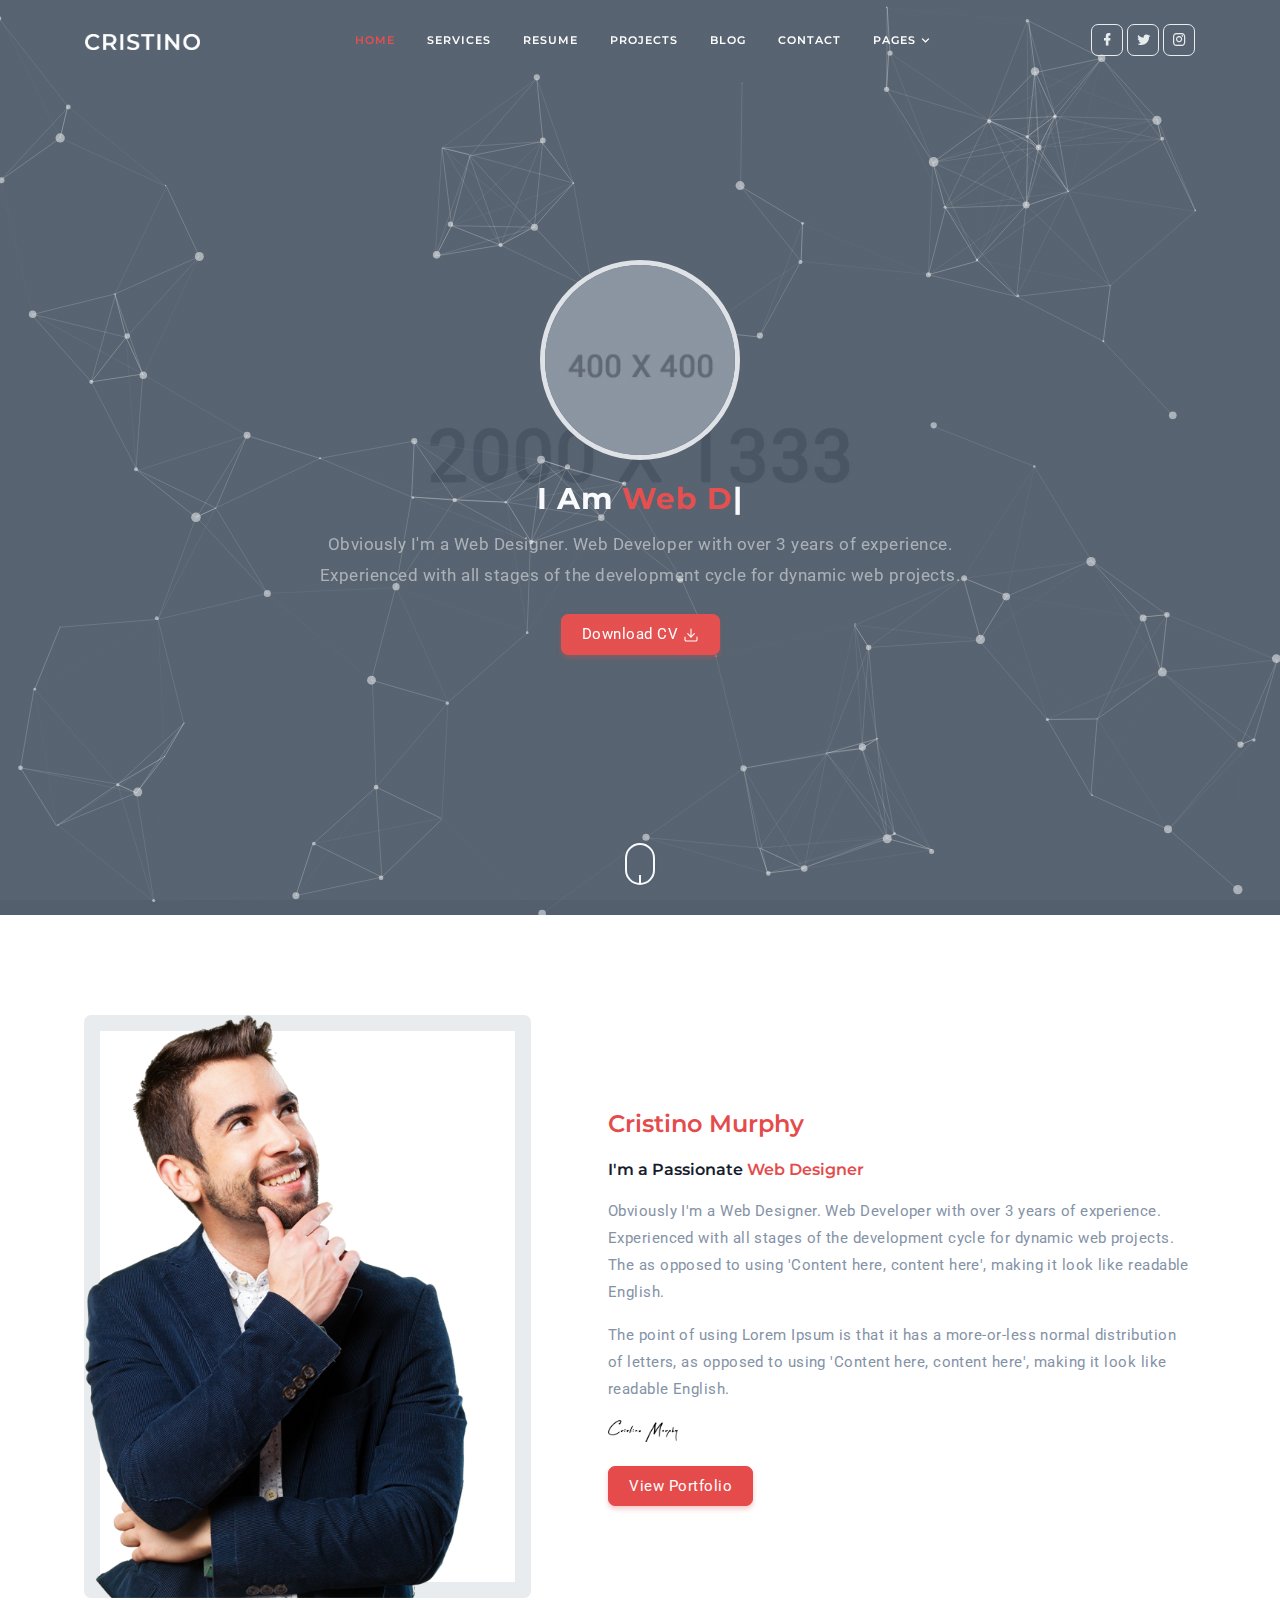
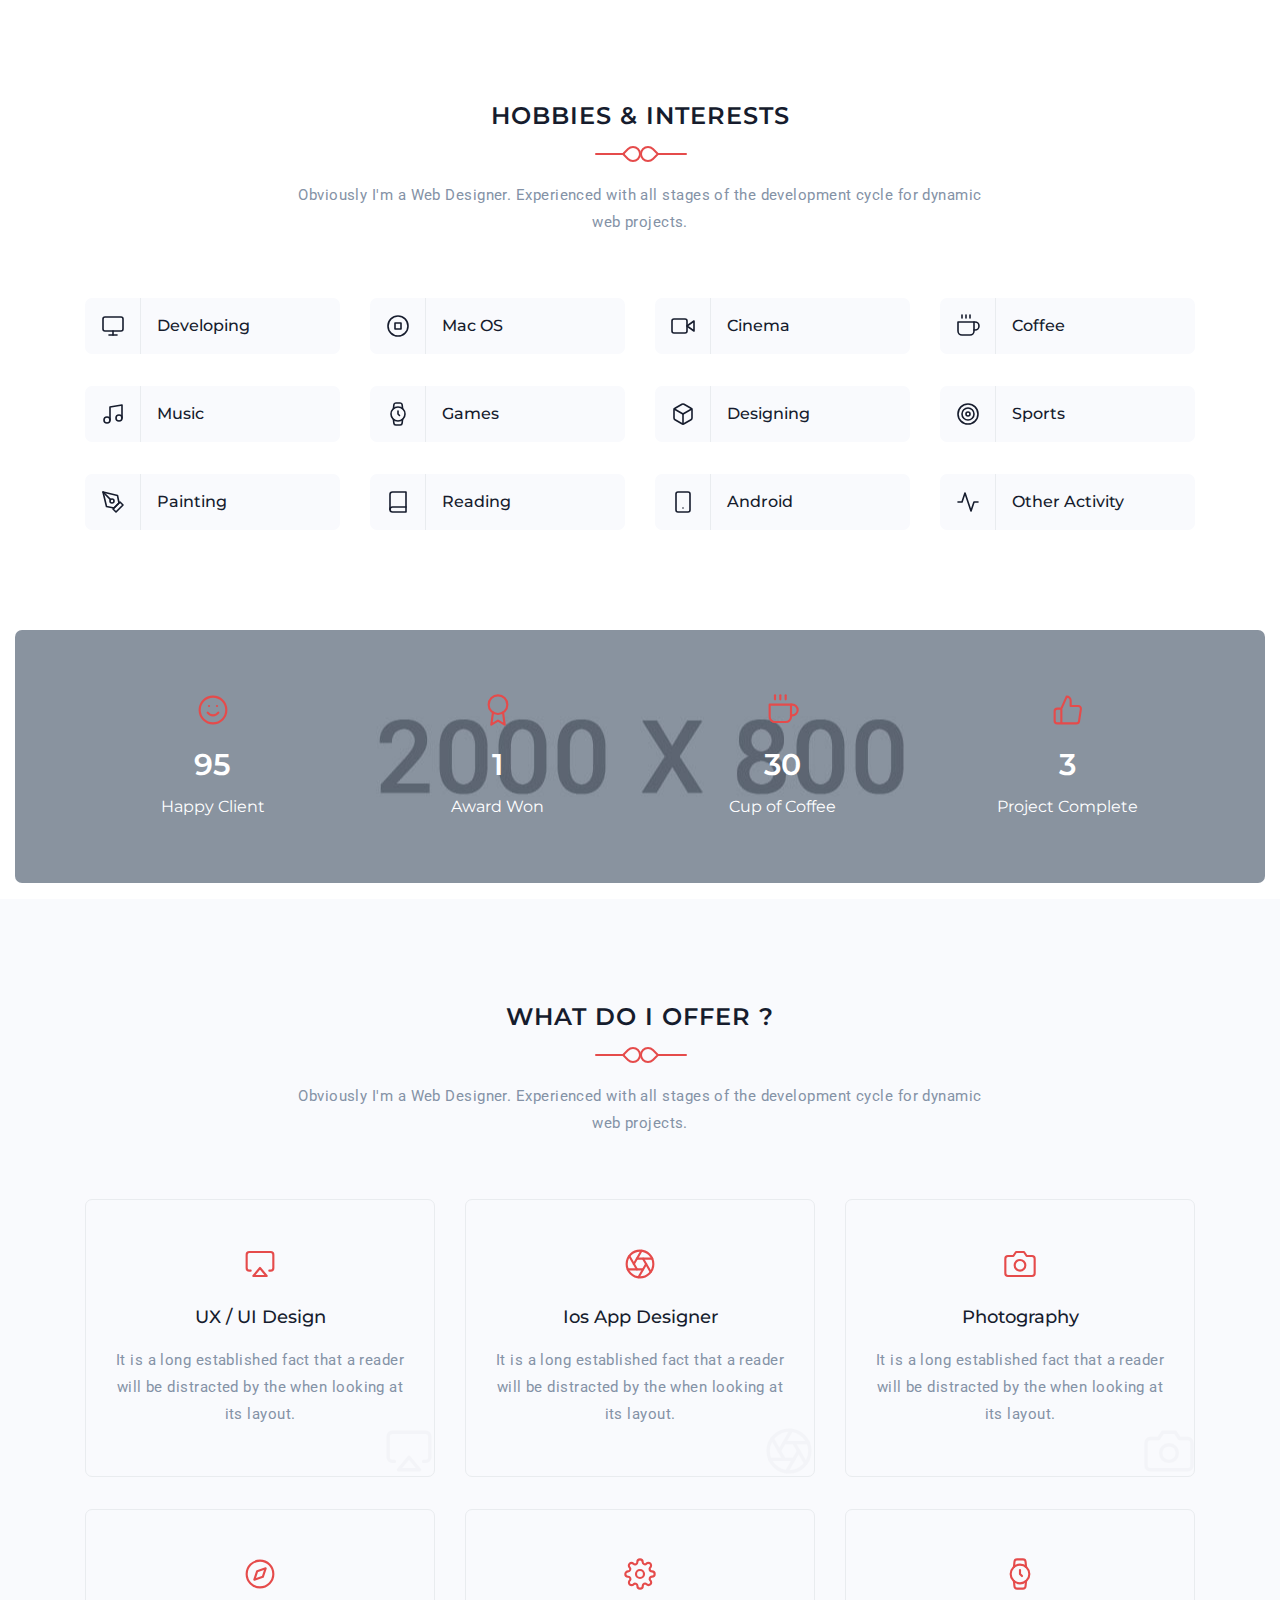
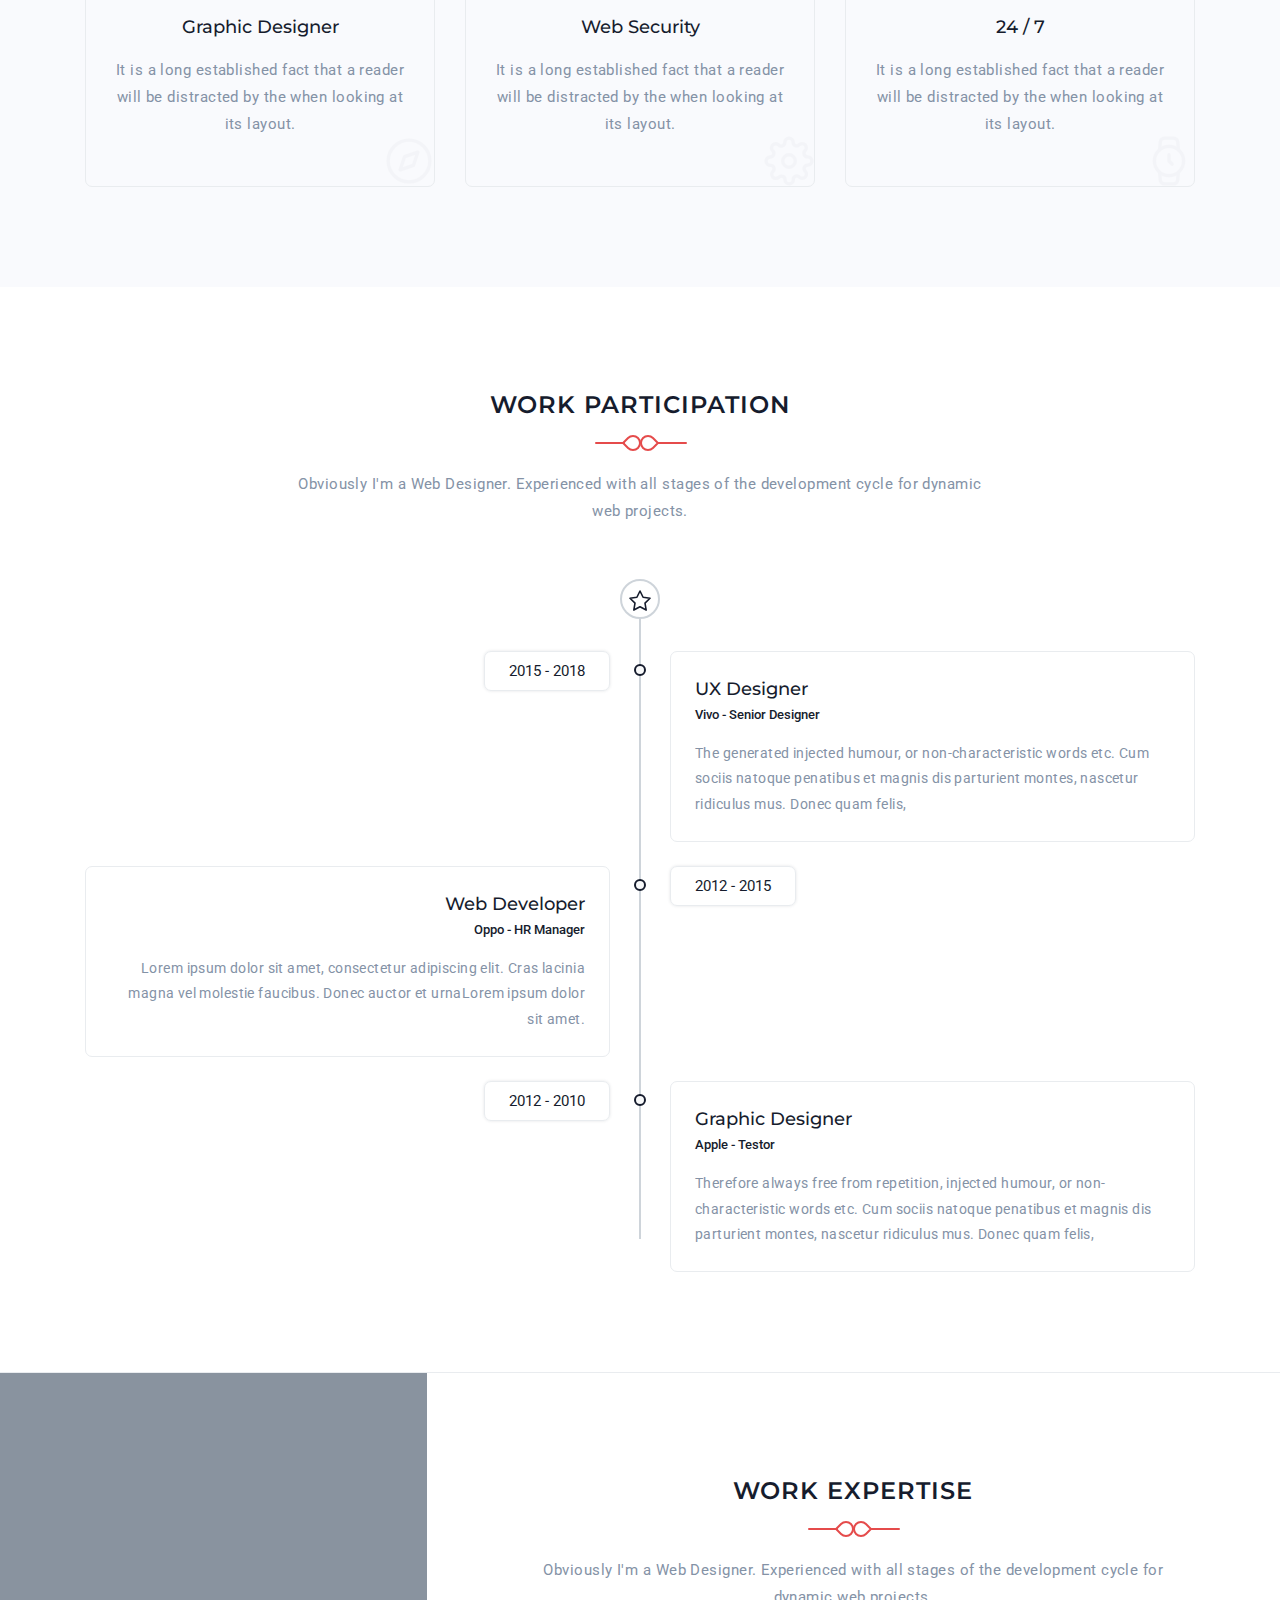
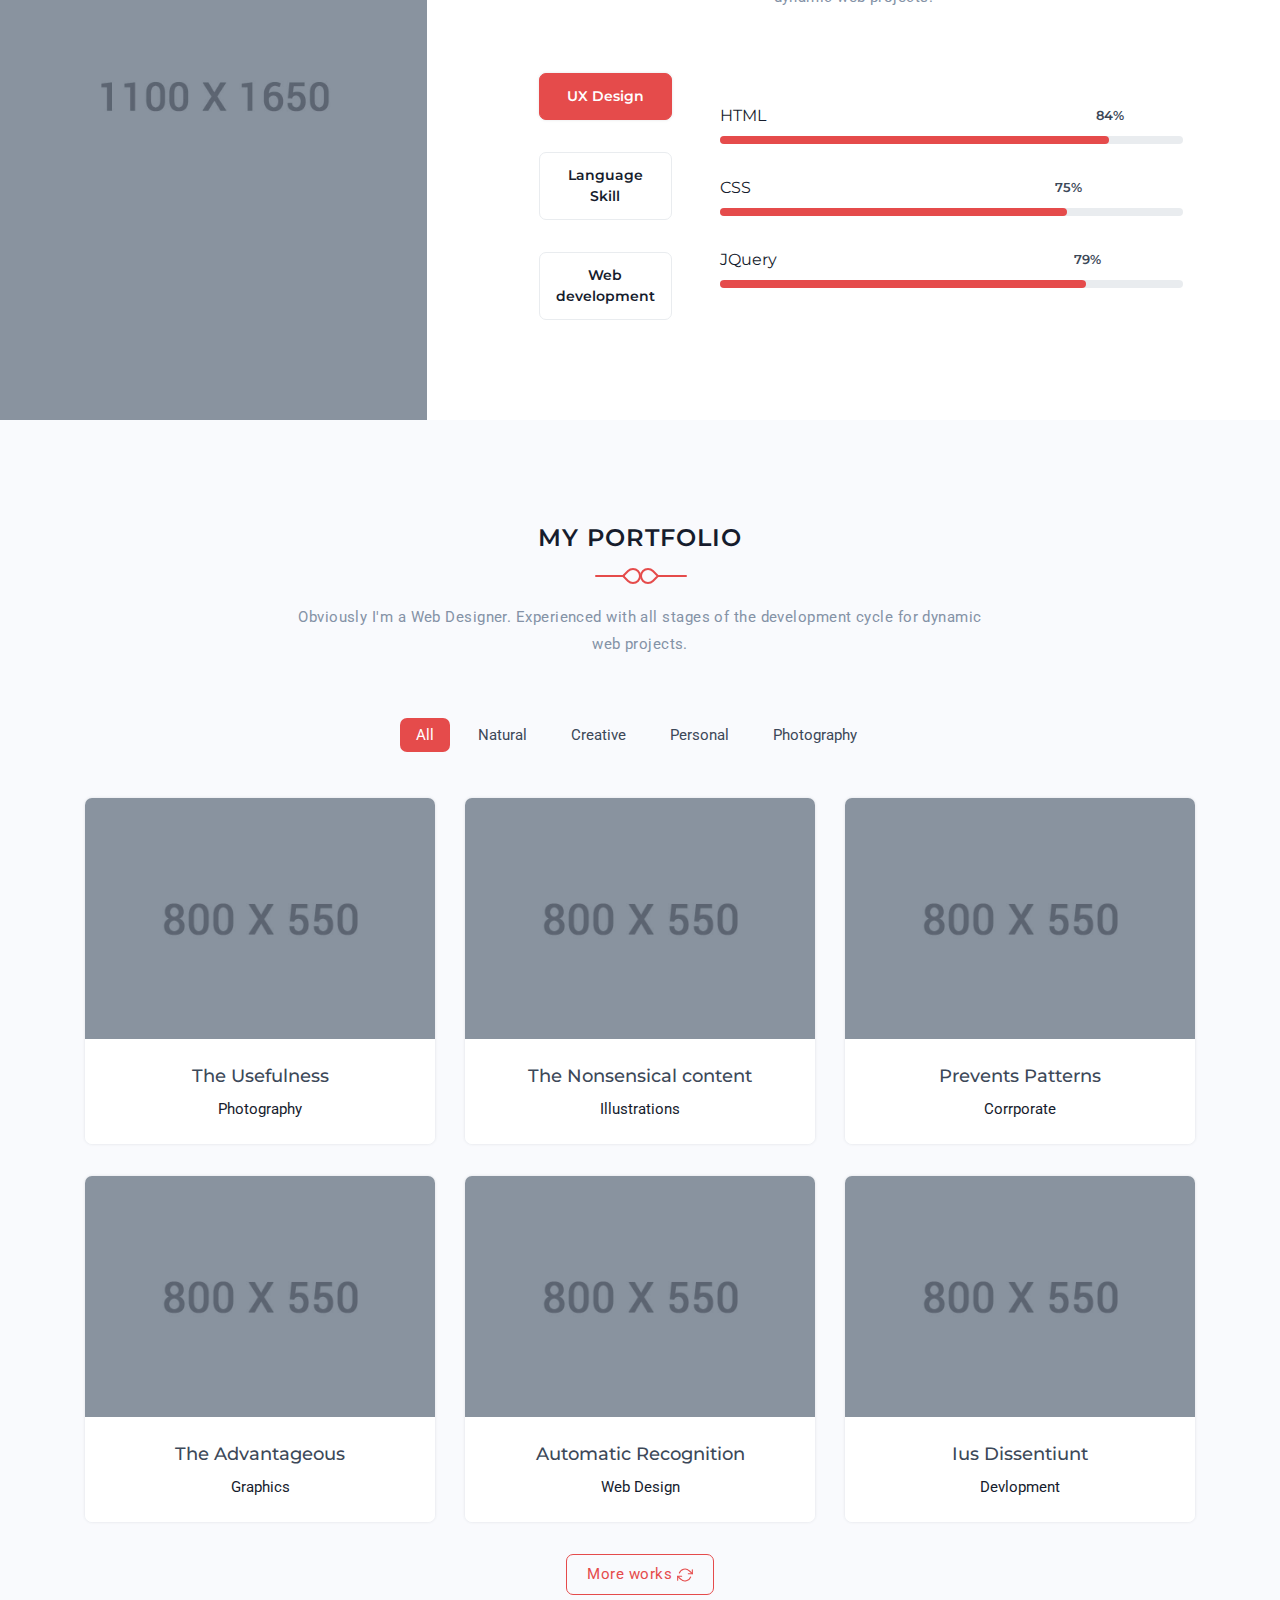
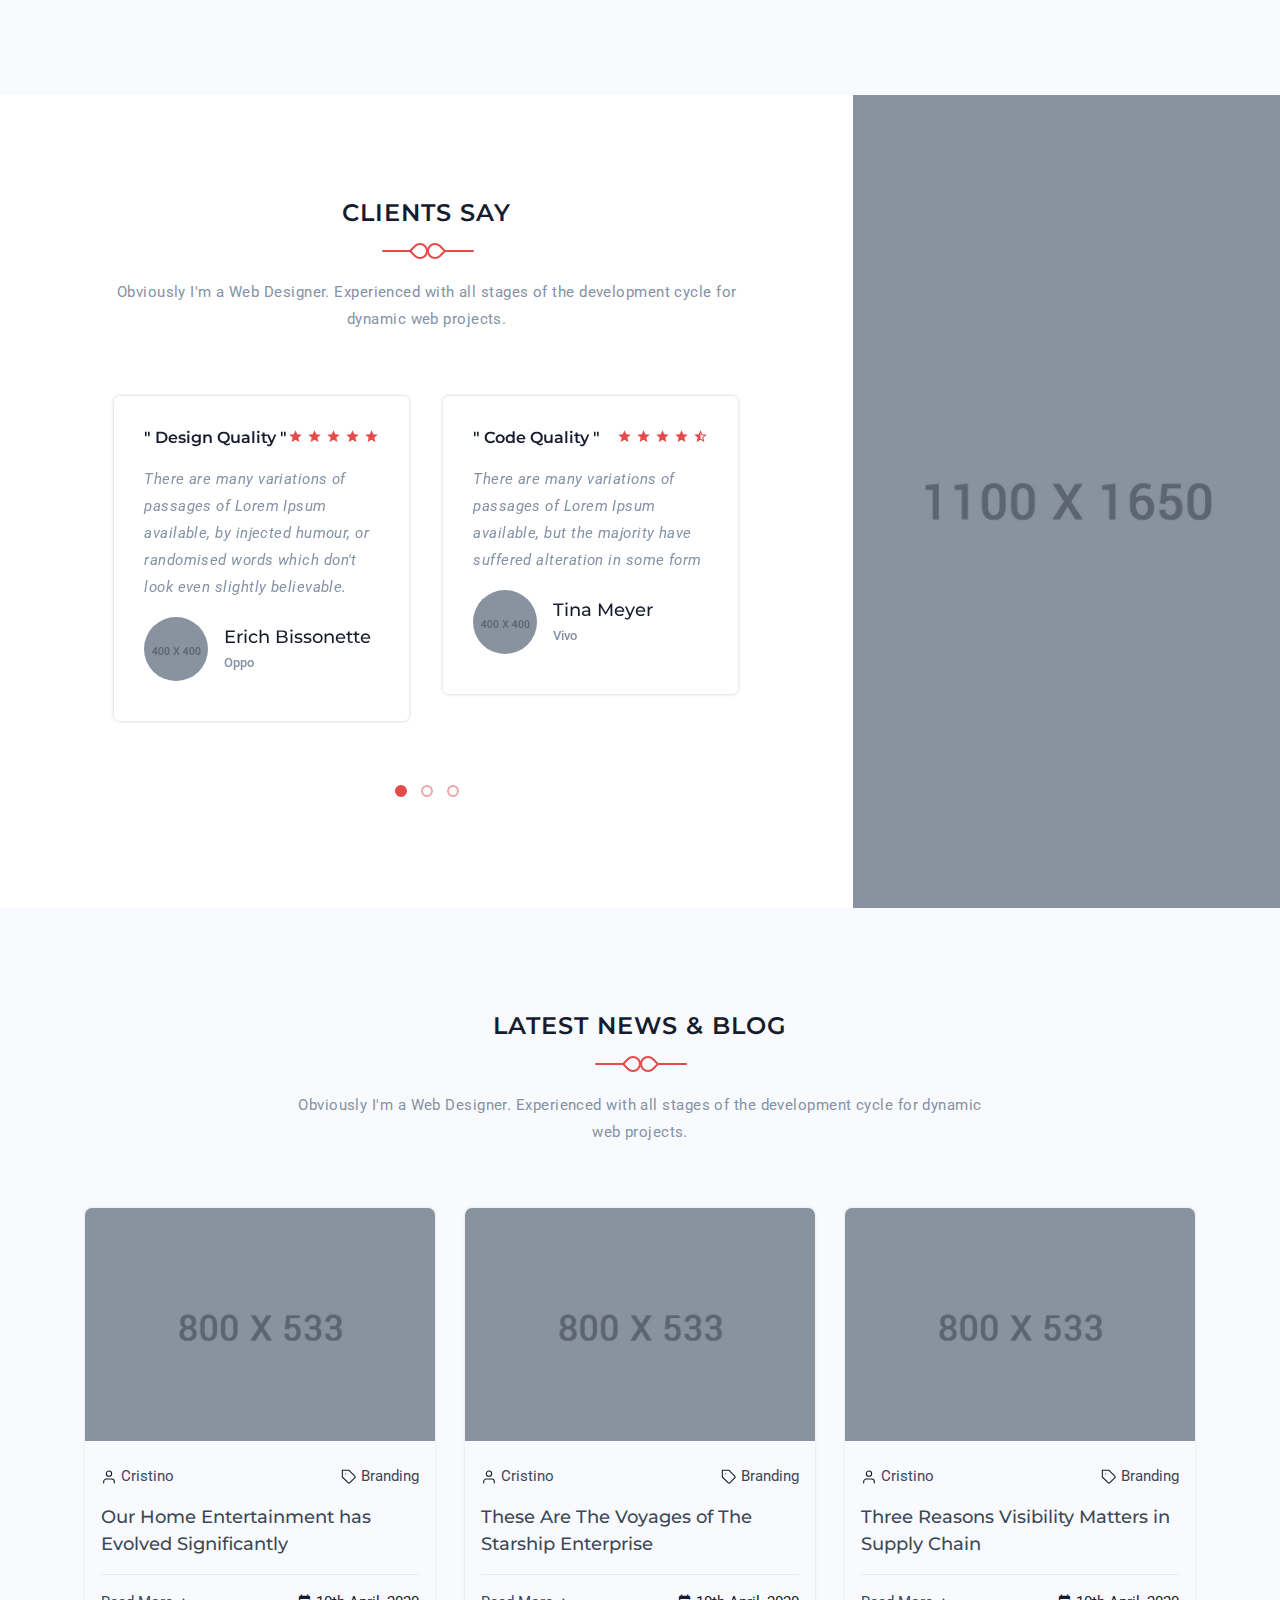
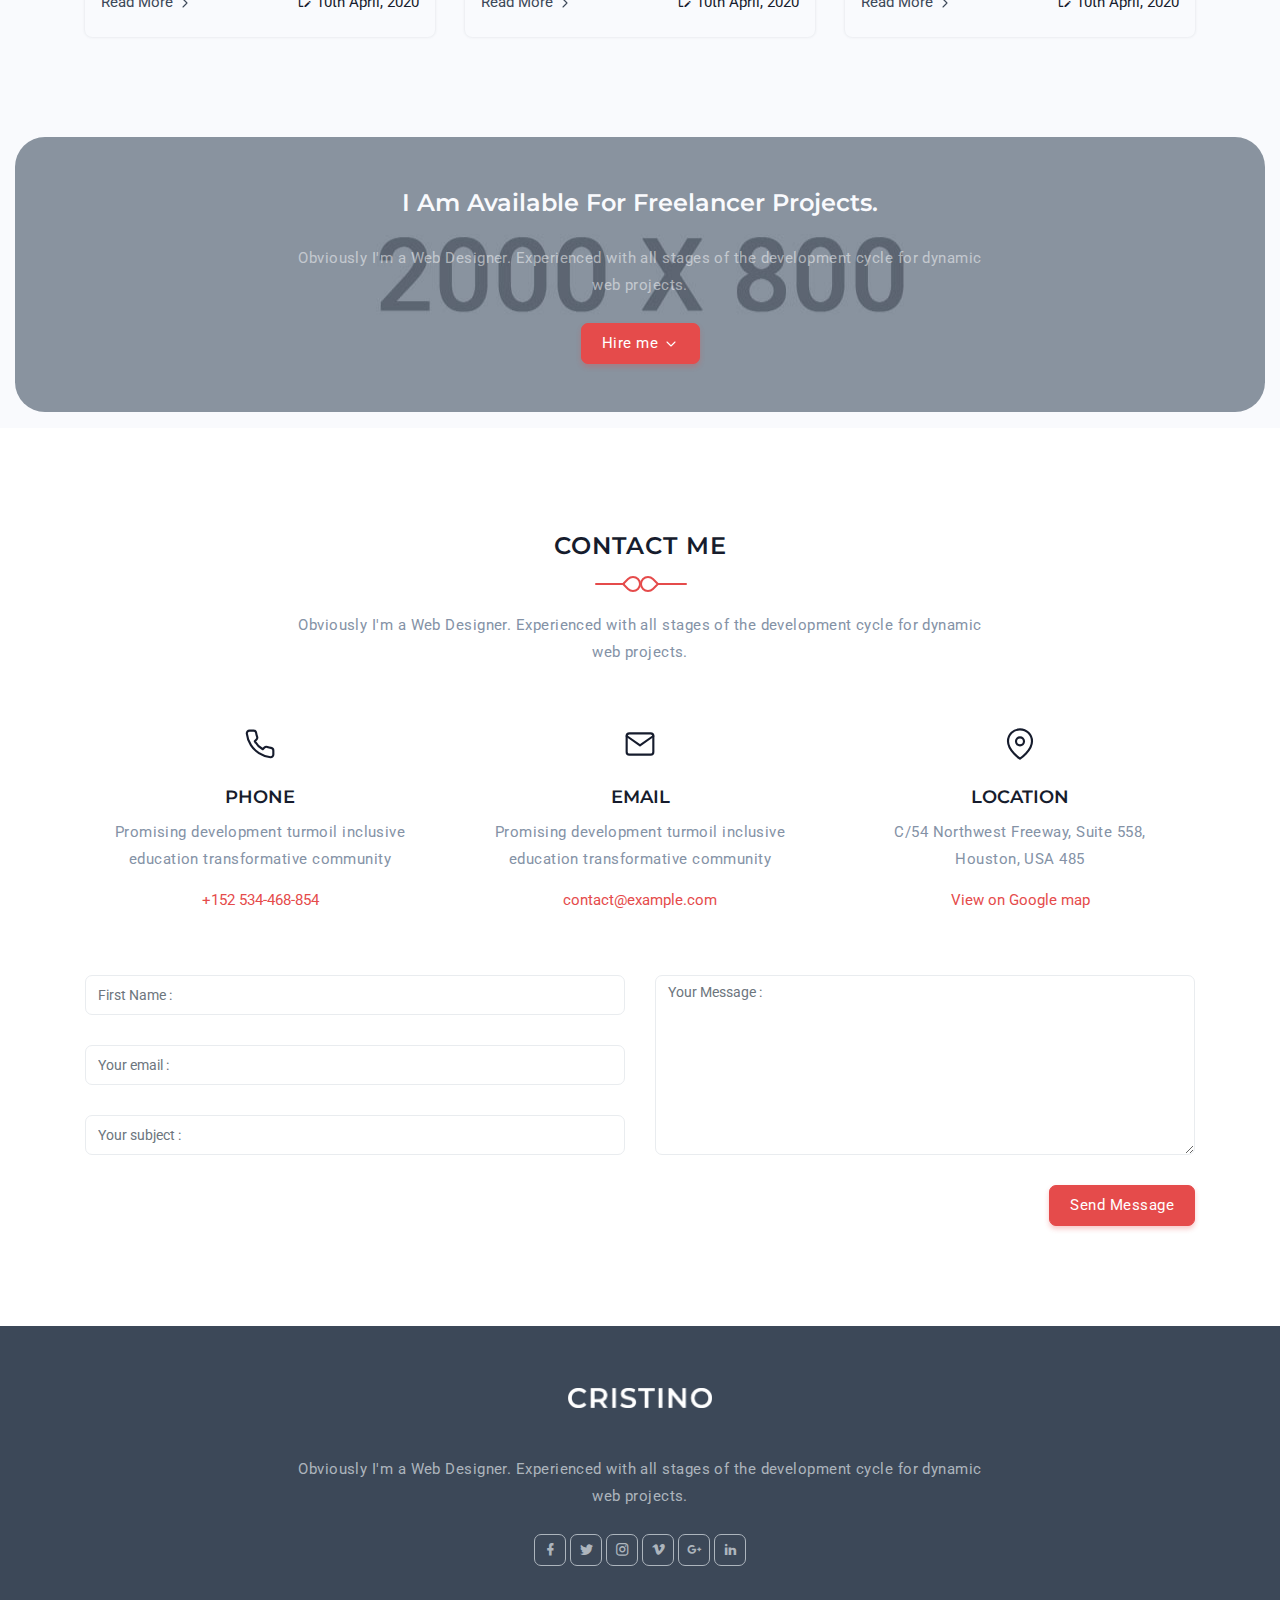
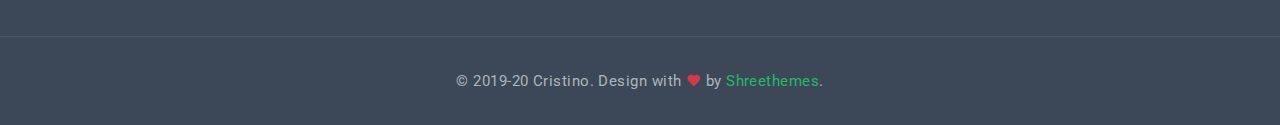
==== index.html @ e1aac6a4 "first commit" ====
<!DOCTYPE html>
    <html lang="en">

    <head>
        <meta charset="utf-8" />
        <title>Cristino - Personal Portfolio Template</title>
        <meta name="viewport" content="width=device-width, initial-scale=1.0">
        <meta name="description" content="Premium Bootstrap 4 Landing Page Template" />
        <meta name="keywords" content="bootstrap 4, premium, marketing, multipurpose" />
        <meta content="Shreethemes" name="author" />
        <!-- favicon -->
        <link rel="shortcut icon" href="images/favicon.ico">
        <!-- Bootstrap -->
        <link href="css/bootstrap.min.css" rel="stylesheet" type="text/css" />
        <!-- Magnific -->
        <link href="css/magnific-popup.css" rel="stylesheet" type="text/css" />
        <!-- Icon -->
        <link href="css/materialdesignicons.min.css" rel="stylesheet" type="text/css" />
                  
        <!-- SLICK SLIDER -->
        <link rel="stylesheet" href="css/owl.carousel.min.css"/> 
        <link rel="stylesheet" href="css/owl.theme.css"/> 
        <link rel="stylesheet" href="css/owl.transitions.css"/>    
        <!-- Custom Css -->
        <link href="css/style.css" rel="stylesheet" type="text/css" id="theme-opt" />
        <link href="css/colors/default.css" rel="stylesheet" id="color-opt">

    </head>

    <body>
        <!-- Loader -->
        <div id="preloader">
            <div id="status">
                <div class="logo">
                    <img src="images/logo.png" height="20" class="d-block mx-auto" alt="">
                </div>
                <div class="spinner">
                    <div class="bounce1"></div>
                    <div class="bounce2"></div>
                    <div class="bounce3"></div>
                </div>
            </div>
        </div>
        <!-- Loader -->
        
        <!-- Navbar Start -->
        <nav class="navbar navbar-expand-lg fixed-top navbar-custom navbar-light sticky">
    		<div class="container">
			    <a class="navbar-brand" href="#">
                    <img src="images/logo.png" class="l-dark" height="16" alt="">
                    <img src="images/logo-light.png" class="l-light" height="16" alt="">
                </a>
			    <button class="navbar-toggler" type="button" data-toggle="collapse" data-target="#navbarCollapse" aria-controls="navbarCollapse" aria-expanded="false" aria-label="Toggle navigation">
			        <span data-feather="menu" class="fea icon-md"></span>
			    </button><!--end button-->

			    <div class="collapse navbar-collapse" id="navbarCollapse">
			        <ul class="navbar-nav mx-auto">
			            <li class="nav-item active">
			                <a class="nav-link" href="#home">Home</a>
                        </li><!--end nav item-->
			            <li class="nav-item">
			                <a class="nav-link" href="#services">Services</a>
			            </li><!--end nav item-->
                        <li class="nav-item">
			                <a class="nav-link" href="#resume">Resume</a>
			            </li><!--end nav item-->
			            <li class="nav-item">
			                <a class="nav-link" href="#projects">Projects</a>
                        </li><!--end nav item-->
			            <li class="nav-item">
			                <a class="nav-link" href="#news">Blog</a>
			            </li><!--end nav item-->
			            <li class="nav-item">
			                <a class="nav-link" href="#contact">Contact</a>
                        </li><!--end nav item-->
                        <li class="nav-item dropdown">
                            <a class="nav-link dropdown-toggle" href="javascript:void(0)" id="navbarDropdown" role="button"
                                data-toggle="dropdown" aria-haspopup="true" aria-expanded="false">Pages
                            </a>
                            <div class="dropdown-menu rounded m-0" aria-labelledby="navbarDropdown">
                                <div class="container mx-0 mx-md-0">
                                    <div class="row">
                                        <div class="col-md-12">
                                            <a class="dropdown-item" href="page-blog.html">Blog</a>
                                            <a class="dropdown-item" href="page-blog-detail.html">Blog Detail</a>
                                            <a class="dropdown-item" href="page-portfolio.html">Portfolio</a>
                                            <a class="dropdown-item" href="page-portfolio-detail.html">Portfolio Detail</a>
                                        </div><!--end col-->
                                    </div><!--end row-->
                                </div><!--end container-->
                            </div>
                        </li><!--end nav item-->
                    </ul>

                    <ul class="list-unstyled mb-0 mt-2 mt-sm-0 social-icon light-social-icon">
                        <li class="list-inline-item"><a href="javascript:void(0)"><i class="mdi mdi-facebook"></i></a></li>
                        <li class="list-inline-item"><a href="javascript:void(0)"><i class="mdi mdi-twitter"></i></a></li>
                        <li class="list-inline-item"><a href="javascript:void(0)"><i class="mdi mdi-instagram"></i></a></li>
                    </ul>
                </div> 
		    </div><!--end container-->
		</nav><!--end navbar-->
        <!-- Navbar End -->

        <!-- HOME START-->
        <section class="bg-home d-table w-100" style="background-image:url('images/home/02.jpg')" id="home">
            <div class="bg-overlay"></div>
            <div class="container position-relative" style="z-index: 1;">
                <div class="row mt-5 mt-sm-0 justify-content-center">
                    <div class="col-lg-12 text-center">
                        <div class="title-heading">
                            <img src="images/home/hero.jpg" class="img-fluid rounded-circle" alt="">
                            <h3 class="heading text-light title-dark mt-3">I Am <span class="element text-primary" data-elements="Web Designer, Web Developer, Photographer"></span></h3>
                            <p class="para-desc mx-auto text-white-50">Obviously I'm a Web Designer. Web Developer with over 3 years of experience. Experienced with all stages of the development cycle for dynamic web projects.</p>
                            <div class="mt-4">
                                <a href="javascript:void(0)" class="btn btn-primary rounded">Download CV <i data-feather="download" class="fea icon-sm"></i></a>
                            </div>
                        </div>
                    </div><!--end col-->
                </div><!--end row-->
            </div><!--end container--> 
            <a href="#about" data-scroll-nav="1" class="mouse-icon mouse-icon-white rounded-pill bg-transparent mouse-down">
                <span class="wheel position-relative d-block mover"></span>
            </a>
        </section><!--end section-->
        <!-- HOME END-->
        
        <!-- About Start -->
        <section class="section pb-3" id="about">
            <div class="container">
                <div class="row align-items-center">
                    <div class="col-lg-5 col-md-5">
                        <div class="about-hero">
                            <img src="images/hero.png" class="img-fluid mx-auto d-block about-tween position-relative" alt="">
                        </div>
                    </div><!--end col-->

                    <div class="col-lg-7 col-md-7 mt-4 pt-2 mt-sm-0 pt-sm-0">
                        <div class="section-title mb-0 ml-lg-5 ml-md-3">
                            <h4 class="title text-primary mb-3">Cristino Murphy</h4>
                            <h6 class="designation mb-3">I'm a Passionate <span class="text-primary">Web Designer</span></h6>
                            <p class="text-muted">Obviously I'm a Web Designer. Web Developer with over 3 years of experience. Experienced with all stages of the development cycle for dynamic web projects. The as opposed to using 'Content here, content here', making it look like readable English.</p>
                            <p class="text-muted">The point of using Lorem Ipsum is that it has a more-or-less normal distribution of letters, as opposed to using 'Content here, content here', making it look like readable English.</p>
                            <img src="images/sign.png" height="22" alt="">
                            <div class="mt-4">
                                <a href="#projects" class="btn btn-primary mouse-down">View Portfolio</a>
                            </div>
                        </div>
                    </div><!--end col-->
                </div><!--end row-->
            </div><!--end container-->

            <div class="container mt-100 mt-60">
                <div class="row justify-content-center">
                    <div class="col-12 text-center">
                        <div class="section-title">
                            <div class="titles">
                                <h4 class="title title-line text-uppercase mb-4 pb-4">Hobbies & Interests</h4>
                                <span></span>
                            </div>
                            <p class="text-muted mx-auto para-desc mb-0">Obviously I'm a Web Designer. Experienced with all stages of the development cycle for dynamic web projects.</p>
                        </div>
                    </div><!--end col-->
                </div><!--end row-->
                
                <div class="row">
                    <div class="col-lg-3 col-md-4 col-12 mt-4 pt-2">
                        <div class="interests-desc bg-light position-relative px-2 py-3 rounded">
                            <div class="hobbies d-flex align-items-center">
                                <div class="text-center rounded-pill mr-4">
                                    <i data-feather="monitor" class="icon fea icon-md-sm"></i>
                                </div>
                                <div class="content">
                                    <h6 class="title mb-0">Developing</h6>
                                </div>
                            </div>
                        </div>
                    </div><!--end col-->
                    
                    <div class="col-lg-3 col-md-4 col-12 mt-4 pt-2">
                        <div class="interests-desc bg-light position-relative px-2 py-3 rounded">
                            <div class="hobbies d-flex align-items-center">
                                <div class="text-center rounded-pill mr-4">
                                    <i data-feather="stop-circle" class="icon fea icon-md-sm"></i>
                                </div>
                                <div class="content">
                                    <h6 class="title mb-0">Mac OS</h6>
                                </div>
                            </div>
                        </div>
                    </div><!--end col-->
                    
                    <div class="col-lg-3 col-md-4 col-12 mt-4 pt-2">
                        <div class="interests-desc bg-light position-relative px-2 py-3 rounded">
                            <div class="hobbies d-flex align-items-center">
                                <div class="text-center rounded-pill mr-4">
                                    <i data-feather="video" class="icon fea icon-md-sm"></i>
                                </div>
                                <div class="content">
                                    <h6 class="title mb-0">Cinema</h6>
                                </div>
                            </div>
                        </div>
                    </div><!--end col-->
                    
                    <div class="col-lg-3 col-md-4 col-12 mt-4 pt-2">
                        <div class="interests-desc bg-light position-relative px-2 py-3 rounded">
                            <div class="hobbies d-flex align-items-center">
                                <div class="text-center rounded-pill mr-4">
                                    <i data-feather="coffee" class="icon fea icon-md-sm"></i>
                                </div>
                                <div class="content">
                                    <h6 class="title mb-0">Coffee</h6>
                                </div>
                            </div>
                        </div>
                    </div><!--end col-->
                    
                    <div class="col-lg-3 col-md-4 col-12 mt-4 pt-2">
                        <div class="interests-desc bg-light position-relative px-2 py-3 rounded">
                            <div class="hobbies d-flex align-items-center">
                                <div class="text-center rounded-pill mr-4">
                                    <i data-feather="music" class="icon fea icon-md-sm"></i>
                                </div>
                                <div class="content">
                                    <h6 class="title mb-0">Music</h6>
                                </div>
                            </div>
                        </div>
                    </div><!--end col-->
                    
                    <div class="col-lg-3 col-md-4 col-12 mt-4 pt-2">
                        <div class="interests-desc bg-light position-relative px-2 py-3 rounded">
                            <div class="hobbies d-flex align-items-center">
                                <div class="text-center rounded-pill mr-4">
                                    <i data-feather="watch" class="icon fea icon-md-sm"></i>
                                </div>
                                <div class="content">
                                    <h6 class="title mb-0">Games</h6>
                                </div>
                            </div>
                        </div>
                    </div><!--end col-->
                    
                    <div class="col-lg-3 col-md-4 col-12 mt-4 pt-2">
                        <div class="interests-desc bg-light position-relative px-2 py-3 rounded">
                            <div class="hobbies d-flex align-items-center">
                                <div class="text-center rounded-pill mr-4">
                                    <i data-feather="box" class="icon fea icon-md-sm"></i>
                                </div>
                                <div class="content">
                                    <h6 class="title mb-0">Designing</h6>
                                </div>
                            </div>
                        </div>
                    </div><!--end col-->
                    
                    <div class="col-lg-3 col-md-4 col-12 mt-4 pt-2">
                        <div class="interests-desc bg-light position-relative px-2 py-3 rounded">
                            <div class="hobbies d-flex align-items-center">
                                <div class="text-center rounded-pill mr-4">
                                    <i data-feather="target" class="icon fea icon-md-sm"></i>
                                </div>
                                <div class="content">
                                    <h6 class="title mb-0">Sports</h6>
                                </div>
                            </div>
                        </div>
                    </div><!--end col-->
                    
                    <div class="col-lg-3 col-md-4 col-12 mt-4 pt-2">
                        <div class="interests-desc bg-light position-relative px-2 py-3 rounded">
                            <div class="hobbies d-flex align-items-center">
                                <div class="text-center rounded-pill mr-4">
                                    <i data-feather="pen-tool" class="icon fea icon-md-sm"></i>
                                </div>
                                <div class="content">
                                    <h6 class="title mb-0">Painting</h6>
                                </div>
                            </div>
                        </div>
                    </div><!--end col-->
                    
                    <div class="col-lg-3 col-md-4 col-12 mt-4 pt-2">
                        <div class="interests-desc bg-light position-relative px-2 py-3 rounded">
                            <div class="hobbies d-flex align-items-center">
                                <div class="text-center rounded-pill mr-4">
                                    <i data-feather="book" class="icon fea icon-md-sm"></i>
                                </div>
                                <div class="content">
                                    <h6 class="title mb-0">Reading</h6>
                                </div>
                            </div>
                        </div>
                    </div><!--end col-->
                    
                    <div class="col-lg-3 col-md-4 col-12 mt-4 pt-2">
                        <div class="interests-desc bg-light position-relative px-2 py-3 rounded">
                            <div class="hobbies d-flex align-items-center">
                                <div class="text-center rounded-pill mr-4">
                                    <i data-feather="smartphone" class="icon fea icon-md-sm"></i>
                                </div>
                                <div class="content">
                                    <h6 class="title mb-0">Android</h6>
                                </div>
                            </div>
                        </div>
                    </div><!--end col-->
                    
                    <div class="col-lg-3 col-md-4 col-12 mt-4 pt-2">
                        <div class="interests-desc bg-light position-relative px-2 py-3 rounded">
                            <div class="hobbies d-flex align-items-center">
                                <div class="text-center rounded-pill mr-4">
                                    <i data-feather="activity" class="icon fea icon-md-sm"></i>
                                </div>
                                <div class="content">
                                    <h6 class="title mb-0">Other Activity</h6>
                                </div>
                            </div>
                        </div>
                    </div><!--end col-->
                </div>
            </div><!--end container-->

            <div class="container-fluid mt-100 mt-60">
                <div class="rounded py-md-5 py-4" style="background: url('images/bg-counter.jpg') center center;">
                    <div class="container">
                        <div class="row" id="counter">
                            <div class="col-lg-3 col-6">
                                <div class="counter-box rounded py-3 text-center">
                                    <div class="counter-icon">
                                        <i data-feather="smile" class="fea icon-md text-primary"></i>
                                    </div>
                                    <h3 class="counter-value mt-3 text-white title-dark" data-count="1251">95</h3>
                                    <h6 class="counter-head font-weight-normal mb-0 text-white title-dark">Happy Client</h6>
                                </div><!--end counter box-->
                            </div><!--end col-->
    
                            <div class="col-lg-3 col-6">
                                <div class="counter-box rounded py-3 text-center">
                                    <div class="counter-icon">
                                        <i data-feather="award" class="fea icon-md text-primary"></i>
                                    </div>
                                    <h3 class="counter-value mt-3 text-white title-dark" data-count="15">1</h3>
                                    <h6 class="counter-head font-weight-normal mb-0 text-white title-dark">Award Won</h6>
                                </div><!--end counter box-->
                            </div><!--end col-->
    
                            <div class="col-lg-3 col-6">
                                <div class="counter-box rounded py-3 text-center">
                                    <div class="counter-icon">
                                        <i data-feather="coffee" class="fea icon-md text-primary"></i>
                                    </div>
                                    <h3 class="counter-value mt-3 text-white title-dark" data-count="3261">30</h3>
                                    <h6 class="counter-head font-weight-normal mb-0 text-white title-dark">Cup of Coffee</h6>
                                </div><!--end counter box-->
                            </div><!--end col-->
    
                            <div class="col-lg-3 col-6">
                                <div class="counter-box rounded py-3 text-center">
                                    <div class="counter-icon">
                                        <i data-feather="thumbs-up" class="fea icon-md text-primary"></i>
                                    </div>
                                    <h3 class="counter-value mt-3 text-white title-dark" data-count="36">3</h3>
                                    <h6 class="counter-head font-weight-normal mb-0 text-white title-dark">Project Complete</h6>
                                </div><!--end counter box-->
                            </div><!--end col-->
                        </div><!--end row-->
                    </div><!--end container-->
                </div><!--end div-->
            </div><!--end container fluid-->
        </section>
        <!-- About end -->
            
        <!-- Services Start -->
        <section class="section bg-light" id="services">
            <div class="container">
                <div class="row justify-content-center">
                    <div class="col-12 text-center">
                        <div class="section-title">
                            <div class="titles">
                                <h4 class="title title-line text-uppercase mb-4 pb-4">What Do I Offer ?</h4>
                                <span></span>
                            </div>
                            <p class="text-muted mx-auto para-desc mb-0">Obviously I'm a Web Designer. Experienced with all stages of the development cycle for dynamic web projects.</p>
                        </div>
                    </div><!--end col-->
                </div><!--end row-->

                <div class="row">                    
                    <div class="col-lg-4 col-md-6 col-12 mt-4 pt-2">
                        <div class="service-wrapper rounded position-relative text-center border border-footer p-4 pt-5 pb-5">
                            <div class="icon text-primary">
                                <i data-feather="airplay" class="fea icon-md"></i>
                            </div>
                            <div class="content mt-4">
                                <h5 class="title">UX / UI Design</h5>
                                <p class="text-muted mt-3 mb-0">It is a long established fact that a reader will be distracted by the when looking at its layout.</p>
                            </div>
                            <div class="big-icon">
                                <i data-feather="airplay" class="fea icons"></i>
                            </div>
                        </div>
                    </div><!--end col-->

                    <div class="col-lg-4 col-md-6 col-12 mt-4 pt-2">
                        <div class="service-wrapper rounded position-relative text-center border border-footer p-4 pt-5 pb-5">
                            <div class="icon text-primary">
                                <i data-feather="aperture" class="fea icon-md"></i>
                            </div>
                            <div class="content mt-4">
                                <h5 class="title">Ios App Designer</h5>
                                <p class="text-muted mt-3 mb-0">It is a long established fact that a reader will be distracted by the when looking at its layout.</p>
                            </div>
                            <div class="big-icon">
                                <i data-feather="aperture" class="fea icons"></i>
                            </div>
                        </div>
                    </div><!--end col-->
                    
                    <div class="col-lg-4 col-md-6 col-12 mt-4 pt-2">
                        <div class="service-wrapper rounded position-relative text-center border border-footer p-4 pt-5 pb-5">
                            <div class="icon text-primary">
                                <i data-feather="camera" class="fea icon-md"></i>
                            </div>
                            <div class="content mt-4">
                                <h5 class="title">Photography</h5>
                                <p class="text-muted mt-3 mb-0">It is a long established fact that a reader will be distracted by the when looking at its layout.</p>
                            </div>
                            <div class="big-icon">
                                <i data-feather="camera" class="fea icons"></i>
                            </div>
                        </div>
                    </div><!--end col-->
                    
                    <div class="col-lg-4 col-md-6 col-12 mt-4 pt-2">
                        <div class="service-wrapper rounded position-relative text-center border border-footer p-4 pt-5 pb-5">
                            <div class="icon text-primary">
                                <i data-feather="compass" class="fea icon-md"></i>
                            </div>
                            <div class="content mt-4">
                                <h5 class="title">Graphic Designer</h5>
                                <p class="text-muted mt-3 mb-0">It is a long established fact that a reader will be distracted by the when looking at its layout.</p>
                            </div>
                            <div class="big-icon">
                                <i data-feather="compass" class="fea icons"></i>
                            </div>
                        </div>
                    </div><!--end col-->
                    
                    <div class="col-lg-4 col-md-6 col-12 mt-4 pt-2">
                        <div class="service-wrapper rounded position-relative text-center border border-footer p-4 pt-5 pb-5">
                            <div class="icon text-primary">
                                <i data-feather="settings" class="fea icon-md"></i>
                            </div>
                            <div class="content mt-4">
                                <h5 class="title">Web Security</h5>
                                <p class="text-muted mt-3 mb-0">It is a long established fact that a reader will be distracted by the when looking at its layout.</p>
                            </div>
                            <div class="big-icon">
                                <i data-feather="settings" class="fea icons"></i>
                            </div>
                        </div>
                    </div><!--end col-->
                    
                    <div class="col-lg-4 col-md-6 col-12 mt-4 pt-2">
                        <div class="service-wrapper rounded position-relative text-center border border-footer p-4 pt-5 pb-5">
                            <div class="icon text-primary">
                                <i data-feather="watch" class="fea icon-md"></i>
                            </div>
                            <div class="content mt-4">
                                <h5 class="title">24 / 7</h5>
                                <p class="text-muted mt-3 mb-0">It is a long established fact that a reader will be distracted by the when looking at its layout.</p>
                            </div>
                            <div class="big-icon">
                                <i data-feather="watch" class="fea icons"></i>
                            </div>
                        </div>
                    </div><!--end col-->
                </div><!--end row-->
            </div><!--end container-->
        </section>
        <!-- Services End -->

        <!-- Resume Start -->
        <section class="section" id="resume">
            <div class="container">
                <div class="row justify-content-center">
                    <div class="col-12 text-center">
                        <div class="section-title">
                            <div class="titles">
                                <h4 class="title title-line text-uppercase mb-4 pb-4">Work Participation</h4>
                                <span></span>
                            </div>
                            <p class="text-muted mx-auto para-desc mb-0">Obviously I'm a Web Designer. Experienced with all stages of the development cycle for dynamic web projects.</p>
                        </div>
                    </div><!--end col-->
                </div><!--end row-->

                <div class="row">
                    <div class="col-12">
                        <div class="main-icon rounded-pill text-center mt-4 pt-2">
                            <i data-feather="star" class="fea icon-md-sm"></i>
                        </div>
                        <div class="timeline-page pt-2 position-relative">
                            <div class="timeline-item mt-4">
                                <div class="row">
                                    <div class="col-lg-6 col-md-6 col-sm-6">
                                        <div class="duration date-label-left border rounded p-2 pl-4 pr-4 position-relative shadow text-left">2015 - 2018</div>
                                    </div><!--end col-->
                                    <div class="col-lg-6 col-md-6 col-sm-6">
                                        <div class="event event-description-right rounded p-4 border float-left text-left">
                                            <h5 class="title mb-0 text-capitalize">UX Designer</h5>
                                            <small class="company">Vivo - Senior Designer</small>
                                            <p class="timeline-subtitle mt-3 mb-0 text-muted">The generated injected humour, or non-characteristic words etc. Cum sociis natoque penatibus et magnis dis parturient montes, nascetur ridiculus mus. Donec quam felis,</p>
                                        </div>
                                    </div><!--end col-->
                                </div><!--end row-->
                            </div><!--end timeline item-->
            
                            <div class="timeline-item mt-4">
                                <div class="row">
                                    <div class="col-lg-6 col-md-6 col-sm-6 order-sm-1 order-2">
                                        <div class="event event-description-left rounded p-4 border float-left text-right">
                                            <h5 class="title mb-0 text-capitalize">Web Developer</h5>
                                            <small class="company">Oppo - HR Manager</small>
                                            <p class="timeline-subtitle mt-3 mb-0 text-muted">Lorem ipsum dolor sit amet, consectetur adipiscing elit. Cras lacinia magna vel molestie faucibus. Donec auctor et urnaLorem ipsum dolor sit amet.</p>
                                        </div>
                                    </div><!--end col-->
                                    <div class="col-lg-6 col-md-6 col-sm-6 order-sm-2 order-1">
                                        <div class="duration duration-right rounded border p-2 pl-4 pr-4 position-relative shadow text-left">2012 - 2015</div>
                                    </div><!--end col-->
                                </div><!--end row-->
                            </div><!--end timeline item-->
        
                            <div class="timeline-item mt-4">
                                <div class="row">
                                    <div class="col-lg-6 col-md-6 col-sm-6">
                                        <div class="duration date-label-left border rounded p-2 pl-4 pr-4 position-relative shadow text-left"> 2012 - 2010</div>
                                    </div><!--end col-->
                                    <div class="col-lg-6 col-md-6 col-sm-6">
                                        <div class="event event-description-right rounded p-4 border float-left text-left">
                                            <h5 class="title mb-0 text-capitalize">Graphic Designer</h5>
                                            <small class="company">Apple - Testor</small>
                                            <p class="timeline-subtitle mt-3 mb-0 text-muted">Therefore always free from repetition, injected humour, or non-characteristic words etc. Cum sociis natoque penatibus et magnis dis parturient montes, nascetur ridiculus mus. Donec quam felis, </p>
                                        </div>
                                    </div><!--end col-->
                                </div><!--end row-->
                            </div><!--end timeline item-->
                        </div><!--end timeline page-->
                        <!-- TIMELINE END -->
                    </div><!--end col-->
                </div><!--end row-->
            </div><!--end container-->
        </section><!--end section-->   
        <!-- Skill End -->

        <!-- Skill & CTA START -->
        <section class="cta-full border-top">
            <div class="container-fluid">
                <div class="row position-relative">
                    <div class="col-lg-4 padding-less img" style="background-image:url('images/skills.jpg')" data-jarallax='{"speed": 0.5}'></div><!-- end col -->
                    <div class="col-lg-8 offset-lg-4">
                        <div class="cta-full-img-box">
                            <div class="row justify-content-center">
                                <div class="col-12 text-center">
                                    <div class="section-title">
                                        <div class="titles">
                                            <h4 class="title title-line text-uppercase mb-4 pb-4">Work Expertise</h4>
                                            <span></span>
                                        </div>
                                        <p class="text-muted mx-auto para-desc mb-0">Obviously I'm a Web Designer. Experienced with all stages of the development cycle for dynamic web projects.</p>
                                    </div>
                                </div><!--end col-->
                            </div><!--end row-->

                            <div class="row align-items-center">
                                <div class="col-lg-3 col-md-4 col-12">
                                    <ul class="nav nav-pills flex-column px-0" id="pills-tab" role="tablist">
                                        <li class="nav-item mt-4 pt-2">
                                            <a class="nav-link rounded active" id="pills-cloud-tab" data-toggle="pill" href="#pills-cloud" role="tab" aria-controls="pills-cloud" aria-selected="false">
                                                <div class="skill-container text-center pt-1 pb-1">
                                                    <h6 class="title mb-0">UX Design</h6>
                                                </div>
                                            </a><!--end nav link-->
                                        </li><!--end nav item-->
                                        
                                        <li class="nav-item mt-4 pt-2">
                                            <a class="nav-link rounded" id="pills-smart-tab" data-toggle="pill" href="#pills-smart" role="tab" aria-controls="pills-smart" aria-selected="false">
                                                <div class="skill-container text-center pt-1 pb-1">
                                                    <h6 class="title mb-0">Language Skill</h6>
                                                </div>
                                            </a><!--end nav link-->
                                        </li><!--end nav item-->
                                        
                                        <li class="nav-item mt-4 pt-2">
                                            <a class="nav-link rounded" id="pills-apps-tab" data-toggle="pill" href="#pills-apps" role="tab" aria-controls="pills-apps" aria-selected="false">
                                                <div class="skill-container text-center pt-1 pb-1">
                                                    <h6 class="title mb-0">Web development</h6>
                                                </div>
                                            </a><!--end nav link-->
                                        </li><!--end nav item-->
                                    </ul><!--end nav pills-->
                                </div><!--end col-->

                                <div class="col-lg-9 col-md-8 col-12">
                                    <div class="tab-content pl-lg-4" id="pills-tabContent">
                                        <div class="tab-pane fade show active" id="pills-cloud" role="tabpanel" aria-labelledby="pills-cloud-tab">
                                            <div class="progress-box mt-4 pt-2">
                                                <h6 class="font-weight-normal">HTML</h6>
                                                <div class="progress">
                                                    <div class="progress-bar position-relative bg-primary" style="width:84%;">
                                                        <div class="progress-value d-block text-dark h6">84%</div>
                                                    </div>
                                                </div>
                                            </div><!--end process box-->
                                            <div class="progress-box mt-4 pt-2">
                                                <h6 class="font-weight-normal">CSS</h6>
                                                <div class="progress">
                                                    <div class="progress-bar position-relative bg-primary" style="width:75%;">
                                                        <div class="progress-value d-block text-dark h6">75%</div>
                                                    </div>
                                                </div>
                                            </div><!--end process box-->
                                            <div class="progress-box mt-4 pt-2">
                                                <h6 class="font-weight-normal">JQuery</h6>
                                                <div class="progress">
                                                    <div class="progress-bar position-relative bg-primary" style="width:79%;">
                                                        <div class="progress-value d-block text-dark h6">79%</div>
                                                    </div>
                                                </div>
                                            </div><!--end process box-->
                                        </div><!--end teb pane-->
                                        
                                        <div class="tab-pane fade" id="pills-smart" role="tabpanel" aria-labelledby="pills-smart-tab">
                                            <div class="progress-box mt-4 pt-2">
                                                <h6 class="font-weight-normal">English</h6>
                                                <div class="progress">
                                                    <div class="progress-bar position-relative bg-primary" style="width:84%;">
                                                        <div class="progress-value d-block text-dark h6">84%</div>
                                                    </div>
                                                </div>
                                            </div><!--end process box-->
                                            <div class="progress-box mt-4 pt-2">
                                                <h6 class="font-weight-normal">Spanish</h6>
                                                <div class="progress">
                                                    <div class="progress-bar position-relative bg-primary" style="width:75%;">
                                                        <div class="progress-value d-block text-dark h6">75%</div>
                                                    </div>
                                                </div>
                                            </div><!--end process box-->
                                            <div class="progress-box mt-4 pt-2">
                                                <h6 class="font-weight-normal">German</h6>
                                                <div class="progress">
                                                    <div class="progress-bar position-relative bg-primary" style="width:79%;">
                                                        <div class="progress-value d-block text-dark h6">79%</div>
                                                    </div>
                                                </div>
                                            </div><!--end process box-->
                                        </div><!--end teb pane-->

                                        <div class="tab-pane fade" id="pills-apps" role="tabpanel" aria-labelledby="pills-apps-tab">
                                            <div class="progress-box mt-4 pt-2">
                                                <h6 class="font-weight-normal">Photoshop</h6>
                                                <div class="progress">
                                                    <div class="progress-bar position-relative bg-primary" style="width:84%;">
                                                        <div class="progress-value d-block text-dark h6">84%</div>
                                                    </div>
                                                </div>
                                            </div><!--end process box-->
                                            <div class="progress-box mt-4 pt-2">
                                                <h6 class="font-weight-normal">Sketch</h6>
                                                <div class="progress">
                                                    <div class="progress-bar position-relative bg-primary" style="width:75%;">
                                                        <div class="progress-value d-block text-dark h6">75%</div>
                                                    </div>
                                                </div>
                                            </div>
                                        </div><!--end teb pane-->
                                    </div><!--end tab content-->
                                </div><!--end col-->
                            </div> <!-- end row --> 
                        </div> <!-- end about detail -->
                    </div> <!-- end col -->        
                </div><!--end row-->
            </div><!--end container fluid-->
        </section><!--end section-->   
        <!-- Skill & CTA End -->

        <!-- Projects End -->
        <section class="section bg-light" id="projects">
            <div class="container">
                <div class="row justify-content-center">
                    <div class="col-12 text-center">
                        <div class="section-title">
                            <div class="titles">
                                <h4 class="title title-line text-uppercase mb-4 pb-4">My Portfolio</h4>
                                <span></span>
                            </div>
                            <p class="text-muted mx-auto para-desc mb-0">Obviously I'm a Web Designer. Experienced with all stages of the development cycle for dynamic web projects.</p>
                        </div>
                    </div><!--end col-->
                </div><!--end row-->
            </div>    
            
            <div class="container">                
                <div class="row mt-4 pt-2">
                    <div class="col-lg-12">
                        <ul class="portfolioFilter text-center mb-0 list-unstyled">
                            <li class="list-inline-item mb-3"><a href="#" data-filter="*" class="active text-dark mr-2 py-2 px-3 rounded">All</a></li>
                            <li class="list-inline-item mb-3"><a href="#" data-filter=".natural" class="text-dark mr-2 py-2 px-3 rounded">Natural</a></li>
                            <li class="list-inline-item mb-3"><a href="#" data-filter=".creative" class="text-dark mr-2 py-2 px-3 rounded">Creative</a></li>
                            <li class="list-inline-item mb-3"><a href="#" data-filter=".personal" class="text-dark mr-2 py-2 px-3 rounded">Personal</a></li>
                            <li class="list-inline-item mb-3"><a href="#" data-filter=".photography" class="text-dark mr-2 py-2 px-3 rounded">Photography</a></li>
                        </ul>
                    </div><!--end col-->
                </div><!--end row-->

                <div class="portfolioContainer row">
                    <div class="col-lg-4 col-md-6 mt-4 pt-2 natural personal">
                        <div class="portfolio-box rounded shadow position-relative overflow-hidden">
                            <div class="portfolio-box-img position-relative overflow-hidden">
                                <img src="images/portfolio/1.jpg" class="img-fluid" alt="member-image">
                                <div class="overlay-work">
                                    <div class="work-content text-center">
                                        <a href="images/portfolio/1.jpg" class="text-light work-icon bg-dark d-inline-block rounded-pill mfp-image"><i data-feather="camera" class="fea icon-sm image-icon"></i></a>
                                    </div>
                                </div>
                            </div>
                            <div class="gallary-title py-4 text-center">
                                <h5><a href="page-portfolio-detail.html" class="title text-dark">The Usefulness</a></h5>
                                <span>Photography</span>
                            </div>
                        </div>
                    </div><!--end col-->

                    <div class="col-lg-4 col-md-6 mt-4 pt-2 creative personal photography">
                        <div class="portfolio-box rounded shadow position-relative overflow-hidden">
                            <div class="portfolio-box-img position-relative overflow-hidden">
                                <img src="images/portfolio/2.jpg" class="img-fluid" alt="member-image">
                                <div class="overlay-work">
                                    <div class="work-content text-center">
                                        <a href="http://vimeo.com/287684225" class="play-btn video-play-icon text-light work-icon bg-dark d-inline-block rounded-pill"><i data-feather="video" class="fea icon-sm image-icon"></i></a>
                                    </div>
                                </div>
                            </div>
                            <div class="gallary-title py-4 text-center">
                                <h5><a href="page-portfolio-detail.html" class="title text-dark">The Nonsensical content</a></h5>
                                <span>Illustrations</span>
                            </div>
                        </div>
                    </div><!--end col-->

                    <div class="col-lg-4 col-md-6 mt-4 pt-2 natural creative">
                        <div class="portfolio-box rounded shadow position-relative overflow-hidden">
                            <div class="portfolio-box-img position-relative overflow-hidden">
                                <img src="images/portfolio/4.jpg" class="img-fluid" alt="member-image">
                                <div class="overlay-work">
                                    <div class="work-content text-center">
                                        <a href="images/portfolio/4.jpg" class="text-light work-icon bg-dark d-inline-block rounded-pill mfp-image"><i data-feather="camera" class="fea icon-sm image-icon"></i></a>
                                    </div>
                                </div>
                            </div>
                            <div class="gallary-title py-4 text-center">
                                <h5><a href="page-portfolio-detail.html" class="title text-dark">Prevents Patterns</a></h5>
                                <span>Corrporate</span>
                            </div>
                        </div>
                    </div><!--end col-->

                    <div class="col-lg-4 col-md-6 mt-4 pt-2  personal photography">
                        <div class="portfolio-box rounded shadow position-relative overflow-hidden">
                            <div class="portfolio-box-img position-relative overflow-hidden">
                                <img src="images/portfolio/6.jpg" class="img-fluid" alt="member-image">
                                <div class="overlay-work">
                                    <div class="work-content text-center">
                                        <a href="images/portfolio/6.jpg" class="text-light work-icon bg-dark d-inline-block rounded-pill mfp-image"><i data-feather="camera" class="fea icon-sm image-icon"></i></a>
                                    </div>
                                </div>
                            </div>
                            <div class="gallary-title py-4 text-center">
                                <h5><a href="page-portfolio-detail.html" class="title text-dark">The Advantageous</a></h5>
                                <span>Graphics</span>
                            </div>
                        </div>
                    </div><!--end col-->

                    <div class="col-lg-4 col-md-6 mt-4 pt-2 creative photography">
                        <div class="portfolio-box rounded shadow position-relative overflow-hidden">
                            <div class="portfolio-box-img position-relative overflow-hidden">
                                <img src="images/portfolio/3.jpg" class="img-fluid" alt="member-image">
                                <div class="overlay-work">
                                    <div class="work-content text-center">
                                        <a href="http://vimeo.com/287684225" class="play-btn video-play-icon text-light work-icon bg-dark d-inline-block rounded-pill"><i data-feather="video" class="fea icon-sm image-icon"></i></a>
                                    </div>
                                </div>
                            </div>
                            <div class="gallary-title py-4 text-center">
                                <h5><a href="page-portfolio-detail.html" class="title text-dark">Automatic Recognition</a></h5>
                                <span>Web Design</span>
                            </div>
                        </div>
                    </div><!--end col-->

                    <div class="col-lg-4 col-md-6 mt-4 pt-2 natural creative">
                        <div class="portfolio-box rounded shadow position-relative overflow-hidden">
                            <div class="portfolio-box-img position-relative overflow-hidden">
                                <img src="images/portfolio/5.jpg" class="img-fluid" alt="member-image">
                                <div class="overlay-work">
                                    <div class="work-content text-center">
                                        <a href="images/portfolio/5.jpg" class="text-light work-icon bg-dark d-inline-block rounded-pill mfp-image"><i data-feather="camera" class="fea icon-sm image-icon"></i></a>
                                    </div>
                                </div>
                            </div>
                            <div class="gallary-title py-4 text-center">
                                <h5><a href="page-portfolio-detail.html" class="title text-dark"> Ius Dissentiunt </a></h5>
                                <span>Devlopment</span>
                            </div>
                        </div>
                    </div><!--end col-->
                </div><!-- End row -->

                <div class="row">
                    <div class="col-lg-12 mt-4 pt-2">
                        <div class="text-center">
                            <a href="page-portfolio.html" class="btn btn-outline-primary">More works <i data-feather="refresh-cw" class="fea icon-sm"></i></a>
                        </div>
                    </div><!--end col-->
                </div><!--end row-->
            </div><!--end container-->
        </section><!--end section-->
        <!-- Projects End -->

        <!-- Testimonial Start -->
        <section class="cta-full">
            <div class="container-fluid">
                <div class="row position-relative">
                    <div class="col-lg-8 order-2">
                        <div class="cta-full-img-box">
                            <div class="row justify-content-center">
                                <div class="col-12 text-center">
                                    <div class="section-title">
                                        <div class="titles">
                                            <h4 class="title title-line text-uppercase mb-4 pb-4">Clients say</h4>
                                            <span></span>
                                        </div>
                                        <p class="text-muted mx-auto para-desc mb-0">Obviously I'm a Web Designer. Experienced with all stages of the development cycle for dynamic web projects.</p>
                                    </div>
                                </div><!--end col-->
                            </div><!--end row-->

                            <div class="row">
                                <div class="col-12">
                                    <div id="clients-testi" class="owl-carousel mt-3">
                                        <!--Start Client-->
                                        <div class="client-review border rounded m-3 mb-4 position-relative shadow">
                                            <div class="review-star">
                                                <ul class="list-unstyled float-right mb-0">
                                                    <li class="list-inline-item text-primary"><i class="mdi mdi-star"></i></li>
                                                    <li class="list-inline-item text-primary"><i class="mdi mdi-star"></i></li>
                                                    <li class="list-inline-item text-primary"><i class="mdi mdi-star"></i></li>
                                                    <li class="list-inline-item text-primary"><i class="mdi mdi-star"></i></li>
                                                    <li class="list-inline-item text-primary"><i class="mdi mdi-star"></i></li>
                                                </ul>

                                                <div class="review-base">
                                                    <h6 class="title">" Design Quality "</h6>
                                                </div>
                                            </div><!--end review star-->

                                            <p class="text-muted review-para font-italic mt-3 mb-3">There are many variations of passages of Lorem Ipsum available, by injected humour, or randomised words which don't look even slightly believable. </p>
                                            <div class="reviewer d-flex align-items-center">
                                                <img src="images/client/01.jpg" class="img-fluid rounded-circle avatar avatar-small mr-3" alt="">
                                                <div class="content">
                                                    <h5 class="name mb-0">Erich Bissonette</h5>
                                                    <small class="designation text-muted">Oppo</small>
                                                </div>
                                            </div><!--end reviewer-->
                                        </div><!--end client review-->
                                        <!--End Client-->

                                        <!--Start Client-->                            
                                        <div class="client-review border rounded m-3 mb-4 position-relative shadow">
                                            <div class="review-star">
                                                <ul class="list-unstyled float-right mb-0">
                                                    <li class="list-inline-item text-primary"><i class="mdi mdi-star"></i></li>
                                                    <li class="list-inline-item text-primary"><i class="mdi mdi-star"></i></li>
                                                    <li class="list-inline-item text-primary"><i class="mdi mdi-star"></i></li>
                                                    <li class="list-inline-item text-primary"><i class="mdi mdi-star"></i></li>
                                                    <li class="list-inline-item text-primary"><i class="mdi mdi-star-half"></i></li>
                                                </ul>

                                                <div class="review-base">
                                                    <h6 class="title">" Code Quality "</h6>
                                                </div>
                                            </div><!--end review star-->

                                            <p class="text-muted review-para font-italic mt-3 mb-3">There are many variations of passages of Lorem Ipsum available, but the majority have suffered alteration in some form</p>
                                            <div class="reviewer d-flex align-items-center">
                                                <img src="images/client/02.jpg" class="img-fluid rounded-circle avatar avatar-small mr-3" alt="">
                                                <div class="content">
                                                    <h5 class="name mb-0">Tina Meyer</h5>
                                                    <small class="designation text-muted">Vivo</small>
                                                </div>
                                            </div><!--end reviewer-->
                                        </div><!--end client review-->
                                        <!--End Client-->

                                        <!--Start Client-->                            
                                        <div class="client-review border rounded m-3 mb-4 position-relative shadow">
                                            <div class="review-star">
                                                <ul class="list-unstyled float-right mb-0">
                                                    <li class="list-inline-item text-primary"><i class="mdi mdi-star"></i></li>
                                                    <li class="list-inline-item text-primary"><i class="mdi mdi-star"></i></li>
                                                    <li class="list-inline-item text-primary"><i class="mdi mdi-star"></i></li>
                                                    <li class="list-inline-item text-primary"><i class="mdi mdi-star"></i></li>
                                                    <li class="list-inline-item text-primary"><i class="mdi mdi-star"></i></li>
                                                </ul>

                                                <div class="review-base">
                                                    <h6 class="title">" Feature Availability "</h6>
                                                </div>
                                            </div><!--end review star-->

                                            <p class="text-muted review-para font-italic mt-3 mb-3">If you are going to use a passage of Lorem Ipsum, you need to be sure there isn't anything embarrassing hidden in the middle of text.</p>
                                            <div class="reviewer d-flex align-items-center">
                                                <img src="images/client/03.jpg" class="img-fluid rounded-circle avatar avatar-small mr-3" alt="">
                                                <div class="content">
                                                    <h5 class="name mb-0">Sharon Murdock</h5>
                                                    <small class="designation text-muted">Apple</small>
                                                </div>
                                            </div><!--end reviewer-->
                                        </div><!--end client review-->
                                        <!--End Client-->

                                        <!--Start Client-->
                                        <div class="client-review border rounded m-3 mb-4 position-relative shadow">
                                            <div class="review-star">
                                                <ul class="list-unstyled float-right mb-0">
                                                    <li class="list-inline-item text-primary"><i class="mdi mdi-star"></i></li>
                                                    <li class="list-inline-item text-primary"><i class="mdi mdi-star"></i></li>
                                                    <li class="list-inline-item text-primary"><i class="mdi mdi-star"></i></li>
                                                    <li class="list-inline-item text-primary"><i class="mdi mdi-star"></i></li>
                                                    <li class="list-inline-item text-primary"><i class="mdi mdi-star"></i></li>
                                                </ul>

                                                <div class="review-base">
                                                    <h6 class="title">" Customizability "</h6>
                                                </div>
                                            </div><!--end review star-->

                                            <p class="text-muted review-para font-italic mt-3 mb-3">All the Lorem Ipsum generators on the Internet tend to repeat predefined chunks as necessary, making this the first true generator on the Internet.</p>
                                            <div class="reviewer d-flex align-items-center">
                                                <img src="images/client/04.jpg" class="img-fluid rounded-circle avatar avatar-small mr-3" alt="">
                                                <div class="content">
                                                    <h5 class="name mb-0">Jesse Hunt</h5>
                                                    <small class="designation text-muted">Samsung</small>
                                                </div>
                                            </div><!--end reviewer-->
                                        </div><!--end client review-->
                                        <!--End Client-->

                                        <!--Start Client-->                            
                                        <div class="client-review border rounded m-3 mb-4 position-relative shadow">
                                            <div class="review-star">
                                                <ul class="list-unstyled float-right mb-0">
                                                    <li class="list-inline-item text-primary"><i class="mdi mdi-star"></i></li>
                                                    <li class="list-inline-item text-primary"><i class="mdi mdi-star"></i></li>
                                                    <li class="list-inline-item text-primary"><i class="mdi mdi-star"></i></li>
                                                    <li class="list-inline-item text-primary"><i class="mdi mdi-star-half"></i></li>
                                                    <li class="list-inline-item text-primary"><i class="mdi mdi-star-outline"></i></li>
                                                </ul>

                                                <div class="review-base">
                                                    <h6 class="title">" Flexibility "</h6>
                                                </div>
                                            </div><!--end review star-->

                                            <p class="text-muted review-para font-italic mt-3 mb-3">There are many variations of passages of Lorem Ipsum available, by injected humour, or randomised words which don't look even slightly believable. </p>
                                            <div class="reviewer d-flex align-items-center">
                                                <img src="images/client/05.jpg" class="img-fluid rounded-circle avatar avatar-small mr-3" alt="">
                                                <div class="content">
                                                    <h5 class="name mb-0">Andrea Toy</h5>
                                                    <small class="designation text-muted">Nokia</small>
                                                </div>
                                            </div><!--end reviewer-->
                                        </div><!--end client review-->
                                        <!--End Client-->

                                        <!--Start Client-->                            
                                        <div class="client-review border rounded m-3 mb-4 position-relative shadow">
                                            <div class="review-star">
                                                <ul class="list-unstyled float-right mb-0">
                                                    <li class="list-inline-item text-primary"><i class="mdi mdi-star"></i></li>
                                                    <li class="list-inline-item text-primary"><i class="mdi mdi-star"></i></li>
                                                    <li class="list-inline-item text-primary"><i class="mdi mdi-star"></i></li>
                                                    <li class="list-inline-item text-primary"><i class="mdi mdi-star"></i></li>
                                                    <li class="list-inline-item text-primary"><i class="mdi mdi-star"></i></li>
                                                </ul>

                                                <div class="review-base">
                                                    <h6 class="title">" Development "</h6>
                                                </div>
                                            </div><!--end review star-->

                                            <p class="text-muted review-para font-italic mt-3 mb-3"> It uses a dictionary of over 200 Latin words, combined with a handful of model sentence structures, to generate Lorem Ipsum which looks reasonable.</p>
                                            <div class="reviewer d-flex align-items-center">
                                                <img src="images/client/06.jpg" class="img-fluid rounded-circle avatar avatar-small mr-3" alt="">
                                                <div class="content">
                                                    <h5 class="name mb-0">Jay Allums</h5>
                                                    <small class="designation text-muted">RedMI</small>
                                                </div>
                                            </div><!--end reviewer-->
                                        </div><!--end client review-->
                                        <!--End Client-->
                                    </div><!--end testi review-->  
                                </div><!--end col-->
                            </div><!--end row-->
                        </div> <!-- end about detail -->
                    </div> <!-- end col -->    

                    <div class="col-lg-4 offset-lg-8 padding-less img order-1" style="background-image:url('images/testi.jpg')" data-jarallax='{"speed": 0.5}'></div><!-- end col -->    
                </div><!--end row-->
            </div><!--end container fluid-->
        </section><!--end section-->  
        <!-- Testimonial End -->

        <!-- Blog Start -->
        <section class="section bg-light pb-3" id="news">
            <div class="container">
                <div class="row justify-content-center">
                    <div class="col-12 text-center">
                        <div class="section-title">
                            <div class="titles">
                                <h4 class="title title-line text-uppercase mb-4 pb-4">Latest News & Blog</h4>
                                <span></span>
                            </div>
                            <p class="text-muted mx-auto para-desc mb-0">Obviously I'm a Web Designer. Experienced with all stages of the development cycle for dynamic web projects.</p>
                        </div>
                    </div><!--end col-->
                </div><!--end row-->

                <div class="row">
                    <div class="col-lg-4 col-md-6 col-12 mt-4 pt-2">
                        <div class="blog-post rounded shadow">
                            <img src="images/blog/01.jpg" class="img-fluid rounded-top" alt="">
                            <div class="content pt-4 pb-4 p-3">
                                <ul class="list-unstyled d-flex justify-content-between post-meta">
                                            <li><i data-feather="user" class="fea icon-sm mr-1"></i><a href="javascript:void(0)" class="text-dark">Cristino</a></li> 
                                            <li><i data-feather="tag" class="fea icon-sm mr-1"></i><a href="javascript:void(0)" class="text-dark">Branding</a></li>                                    
                                        </ul>  
                                <h5 class="mb-3"><a href="page-blog-detail.html" class="title text-dark">Our Home Entertainment has Evolved Significantly</a></h5> 
                                <ul class="list-unstyled mb-0 pt-3 border-top d-flex justify-content-between">
                                    <li><a href="javascript:void(0)" class="text-dark">Read More <i data-feather="chevron-right" class="fea icon-sm"></i></a></li>
                                    <li><i class="mdi mdi-calendar-edit mr-1"></i>10th April, 2020</li>
                                </ul>
                            </div><!--end content-->
                        </div><!--end blog post-->
                    </div><!--end col-->

                    <div class="col-lg-4 col-md-6 col-12 mt-4 pt-2">
                        <div class="blog-post rounded shadow">
                            <img src="images/blog/02.jpg" class="img-fluid rounded-top" alt="">
                            <div class="content pt-4 pb-4 p-3">
                                <ul class="list-unstyled d-flex justify-content-between post-meta">
                                            <li><i data-feather="user" class="fea icon-sm mr-1"></i><a href="javascript:void(0)" class="text-dark">Cristino</a></li> 
                                            <li><i data-feather="tag" class="fea icon-sm mr-1"></i><a href="javascript:void(0)" class="text-dark">Branding</a></li>                                    
                                        </ul> 
                                <h5 class="mb-3"><a href="page-blog-detail.html" class="title text-dark">These Are The Voyages of The Starship Enterprise</a></h5>
                                <ul class="list-unstyled mb-0 pt-3 border-top d-flex justify-content-between">
                                    <li><a href="javascript:void(0)" class="text-dark">Read More <i data-feather="chevron-right" class="fea icon-sm"></i></a></li>
                                    <li><i class="mdi mdi-calendar-edit mr-1"></i>10th April, 2020</li>
                                </ul>
                            </div><!--end content-->
                        </div><!--end blog post-->
                    </div><!--end col-->

                    <div class="col-lg-4 col-md-6 col-12 mt-4 pt-2">
                        <div class="blog-post rounded shadow">
                            <img src="images/blog/03.jpg" class="img-fluid rounded-top" alt="">
                            <div class="content pt-4 pb-4 p-3">
                                <ul class="list-unstyled d-flex justify-content-between post-meta">
                                            <li><i data-feather="user" class="fea icon-sm mr-1"></i><a href="javascript:void(0)" class="text-dark">Cristino</a></li> 
                                            <li><i data-feather="tag" class="fea icon-sm mr-1"></i><a href="javascript:void(0)" class="text-dark">Branding</a></li>                                    
                                        </ul> 
                                <h5 class="mb-3"><a href="page-blog-detail.html" class="title text-dark">Three Reasons Visibility Matters in Supply Chain</a></h5>
                                <ul class="list-unstyled mb-0 pt-3 border-top d-flex justify-content-between">
                                    <li><a href="javascript:void(0)" class="text-dark">Read More <i data-feather="chevron-right" class="fea icon-sm"></i></a></li>
                                    <li><i class="mdi mdi-calendar-edit mr-1"></i>10th April, 2020</li>
                                </ul>
                            </div><!--end content-->
                        </div><!--end blog post-->
                    </div><!--end col-->
                </div><!--end row-->
            </div><!--end container-->

            <div class="container-fluid mt-100 mt-60">
                <div class="rounded-pill py-5" style="background: url('images/hireme.jpg') center center;">
                    <div class="container">
                        <div class="row justify-content-center">
                            <div class="col-12 text-center">
                                <h4 class="text-light title-dark">I Am Available For Freelancer Projects.</h4>
                                <p class="text-white-50 mx-auto mt-4 para-desc">Obviously I'm a Web Designer. Experienced with all stages of the development cycle for dynamic web projects.</p>
                                <div class="mt-4">
                                    <a href="#contact" class="btn btn-primary mouse-down">Hire me <i data-feather="chevron-down" class="fea icon-sm"></i></a>
                                </div>
                            </div><!--end col-->
                        </div><!--end row-->
                    </div><!--end container-->
                </div><!--end div-->
            </div><!--end container fluid-->
        </section><!--end section-->
        <!-- Blog Start -->

        <!-- Contact Start -->
        <section class="section pb-0" id="contact">
            <div class="container">
                <div class="row justify-content-center">
                    <div class="col-12 text-center">
                        <div class="section-title">
                            <div class="titles">
                                <h4 class="title title-line text-uppercase mb-4 pb-4">Contact Me</h4>
                                <span></span>
                            </div>
                            <p class="text-muted mx-auto para-desc mb-0">Obviously I'm a Web Designer. Experienced with all stages of the development cycle for dynamic web projects.</p>
                        </div>
                    </div><!--end col-->
                </div><!--end row-->

                <div class="row">
                    <div class="col-md-4 mt-4 pt-2">
                        <div class="contact-detail text-center">
                            <div class="icon">
                                <i data-feather="phone" class="fea icon-md"></i>
                            </div>
                            <div class="content mt-4">
                                <h5 class="title text-uppercase">Phone</h5>
                                <p class="text-muted">Promising development turmoil inclusive education transformative community</p>
                                <a href="tel:+152534-468-854" class="text-primary">+152 534-468-854</a>
                            </div>  
                        </div>
                    </div><!--end col-->
                    
                    <div class="col-md-4 mt-4 pt-2">
                        <div class="contact-detail text-center">
                            <div class="icon">
                                <i data-feather="mail" class="fea icon-md"></i>
                            </div>
                            <div class="content mt-4">
                                <h5 class="title text-uppercase">Email</h5>
                                <p class="text-muted">Promising development turmoil inclusive education transformative community</p>
                                <a href="mailto:contact@example.com" class="text-primary">contact@example.com</a>
                            </div>  
                        </div>
                    </div><!--end col-->
                    
                    <div class="col-md-4 mt-4 pt-2">
                        <div class="contact-detail text-center">
                            <div class="icon">
                                <i data-feather="map-pin" class="fea icon-md"></i>
                            </div>
                            <div class="content mt-4">
                                <h5 class="title text-uppercase">Location</h5>
                                <p class="text-muted">C/54 Northwest Freeway, Suite 558, <br>Houston, USA 485</p>
                                <a href="https://www.google.com/maps/embed?pb=!1m10!1m8!1m3!1d6030.418742494061!2d-111.34563870463673!3d26.01036670629853!3m2!1i1024!2i768!4f13.1!5e0!3m2!1ses-419!2smx!4v1471908546569" class="video-play-icon text-primary">View on Google map</a>
                            </div>  
                        </div>
                    </div><!--end col-->
                </div><!--end row-->
            </div><!--end container-->
        </section><!--end section-->

        <section class="section pt-5 mt-3">
            <div class="container">
                <div class="row justify-content-center">
                    <div class="col-lg-12">
                        <div class="custom-form mb-sm-30">
                            <div id="message"></div>
                            <form method="post" action="php/contact.php" name="contact-form" id="contact-form">
                                <div class="row">
                                    <div class="col-lg-6">
                                        <div class="row">
                                            <div class="col-lg-12 col-md-6">
                                                <div class="form-group">
                                                    <input name="name" id="name" type="text" class="form-control border rounded" placeholder="First Name :">
                                                </div>
                                            </div><!--end col-->
                                            <div class="col-lg-12 col-md-6">
                                                <div class="form-group">
                                                    <input name="email" id="email" type="email" class="form-control border rounded" placeholder="Your email :">
                                                </div> 
                                            </div><!--end col-->
                                            <div class="col-lg-12">
                                                <div class="form-group">
                                                    <input name="subject" id="subject" class="form-control border rounded" placeholder="Your subject :">
                                                </div>                                                                               
                                            </div><!--end col-->
                                        </div><!--end row-->
                                    </div><!--end col-->

                                    <div class="col-lg-6">
                                        <div class="form-group">
                                            <textarea name="comments" id="comments" rows="4" class="form-control border rounded" placeholder="Your Message :"></textarea>
                                        </div>
                                    </div><!--end col-->
                                </div><!--end row-->
                                <div class="row">
                                    <div class="col-sm-12 text-right">
                                        <input type="submit" id="submit" name="send" class="submitBnt btn btn-primary" value="Send Message">
                                        <div id="simple-msg"></div>
                                    </div><!--end col-->
                                </div><!--end row-->
                            </form><!--end form-->
                        </div><!--end custom-form-->
                    </div><!--end col-->
                </div><!--end row-->
            </div><!--end container-->
        </section><!--end section-->
        <!-- Contact End -->

        <!-- Footer Start -->
        <footer class="footer bg-dark">
            <div class="container">
                <div class="row justify-content-center">
                    <div class="col-12 text-center">
                        <a href="#"><img src="images/logo-light.png" height="20" alt=""></a>
                        <p class="para-desc mx-auto mt-5">Obviously I'm a Web Designer. Experienced with all stages of the development cycle for dynamic web projects.</p>
                        <ul class="list-unstyled mb-0 mt-4 social-icon">
                            <li class="list-inline-item"><a href="javascript:void(0)"><i class="mdi mdi-facebook"></i></a></li>
                            <li class="list-inline-item"><a href="javascript:void(0)"><i class="mdi mdi-twitter"></i></a></li>
                            <li class="list-inline-item"><a href="javascript:void(0)"><i class="mdi mdi-instagram"></i></a></li>
                            <li class="list-inline-item"><a href="javascript:void(0)"><i class="mdi mdi-vimeo"></i></a></li>
                            <li class="list-inline-item"><a href="javascript:void(0)"><i class="mdi mdi-google-plus"></i></a></li>
                            <li class="list-inline-item"><a href="javascript:void(0)"><i class="mdi mdi-linkedin"></i></a></li>
                        </ul>
                    </div><!--end col-->
                </div><!--end row-->
            </div><!--end container-->
        </footer><!--end footer-->
        <footer class="footer footer-bar bg-dark">
            <div class="container text-foot text-center">
                <p class="mb-0">© 2019-20 Cristino. Design with <i class="mdi mdi-heart text-danger"></i> by <a href="http://www.shreethemes.in" target="_blank" class="text-success">Shreethemes</a>.</p>
            </div><!--end container-->
        </footer><!--end footer-->
        <!-- Footer End -->
        
        <!-- Back to top -->
        <a href="#" class="back-to-top rounded text-center" id="back-to-top"> 
            <i class="mdi mdi-chevron-up d-block"> </i> 
        </a>
        <!-- Back to top -->

        <!-- javascript -->
        <script src="js/jquery.min.js"></script>
        <script src="js/bootstrap.bundle.min.js"></script>
        <script src="js/jquery.easing.min.js"></script>
        <script src="js/scrollspy.min.js"></script>
        <!-- SLIDER -->
        <script src="js/owl.carousel.min.js "></script>
        <!-- Magnific Popup -->
        <script src="js/jquery.magnific-popup.min.js"></script>
        <script src="js/isotope.js"></script>
        <script src="js/portfolio-filter.js"></script> 
        <script src="js/magnific.init.js"></script> 
        <!-- Contact -->
        <script src="js/contact.js"></script>
        <!-- Counter -->
        <script src="js/counter.init.js"></script>
        <!-- Tweenmax Js -->
        <script src="js/jquery-twennmax.js"></script>
        <script src="js/TweenMax.min.js"></script>
        <script src="js/jquery-twennmax.init.js"></script>
        <!-- Feather icon -->
        <script src="js/feather.min.js"></script>
		<!--Partical js-->
        <script src="js/particles.js"></script>  
        <script src="js/particles.app.js"></script>
        <!-- Typed -->
        <script src="js/typed.js"></script>
        <script src="js/typed.init.js"></script>
        <!-- Main Js -->
        <script src="js/app.js"></script>
    </body>

</html>
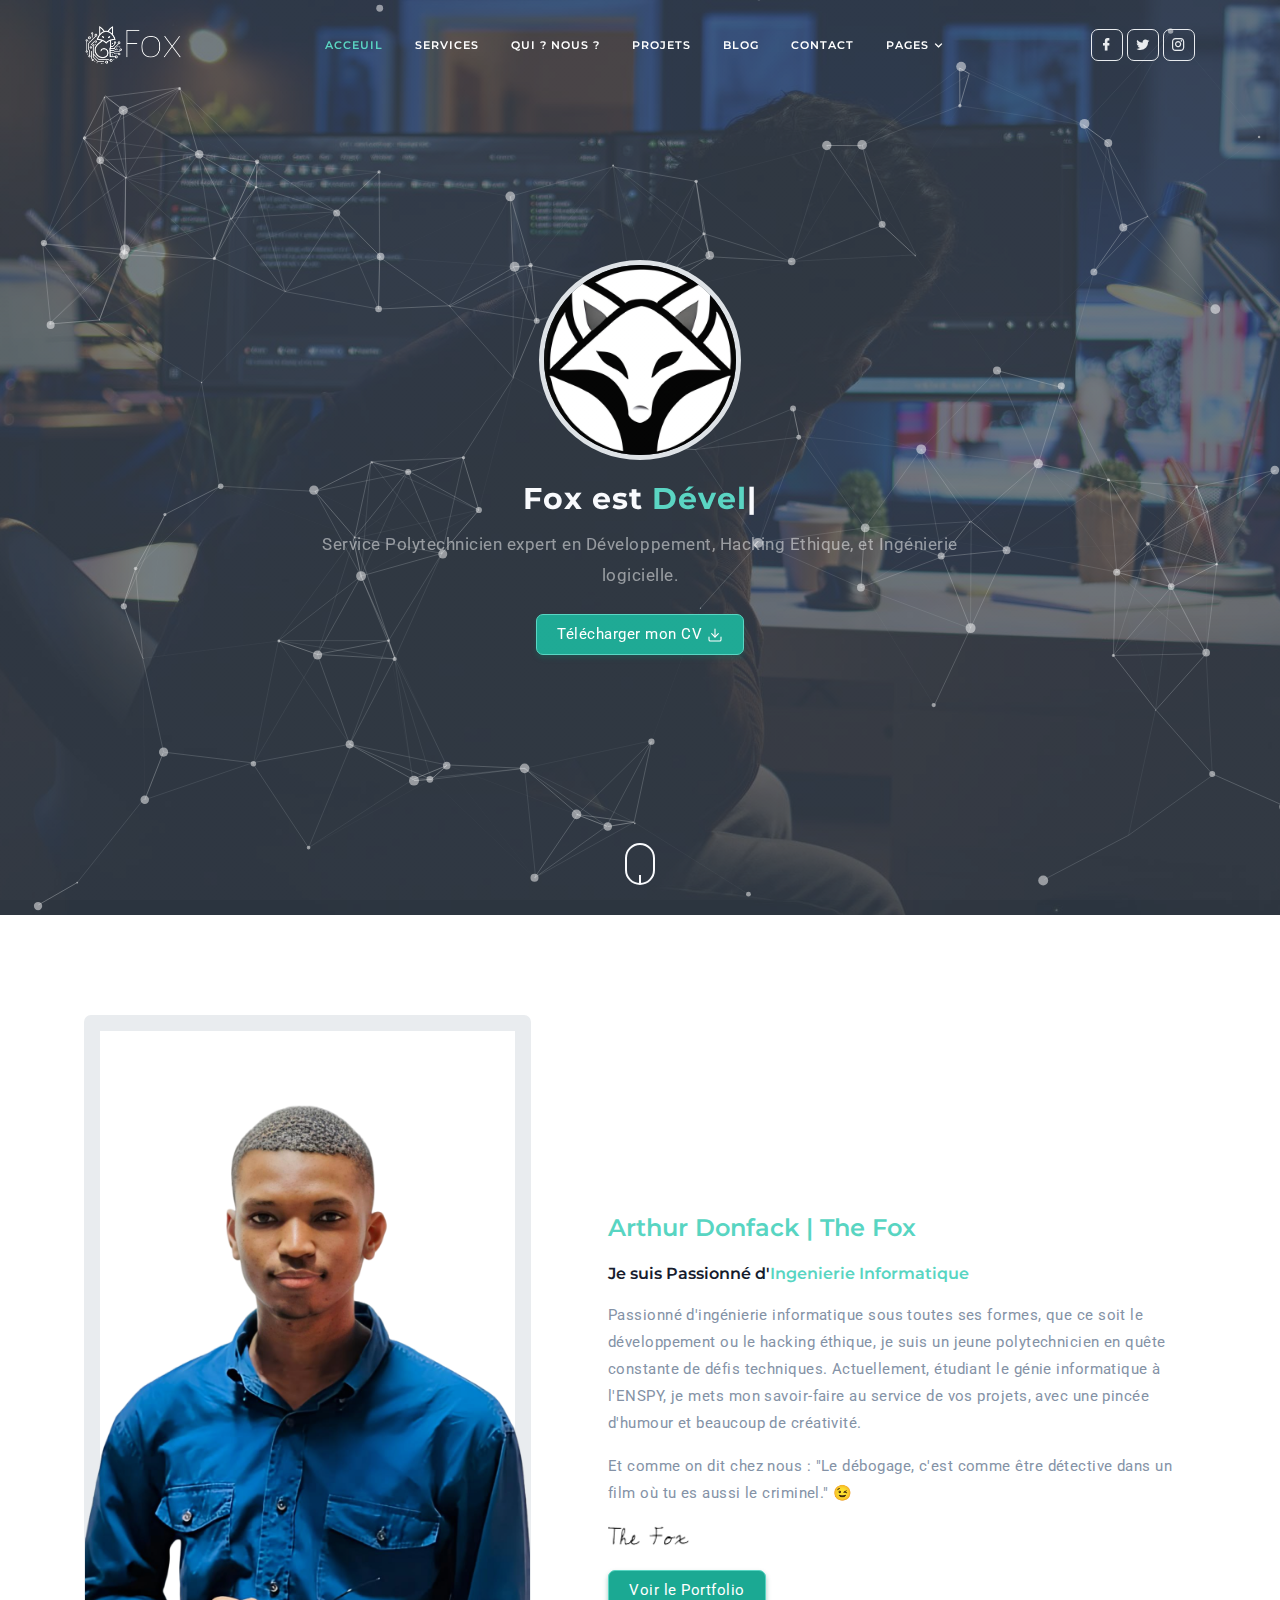
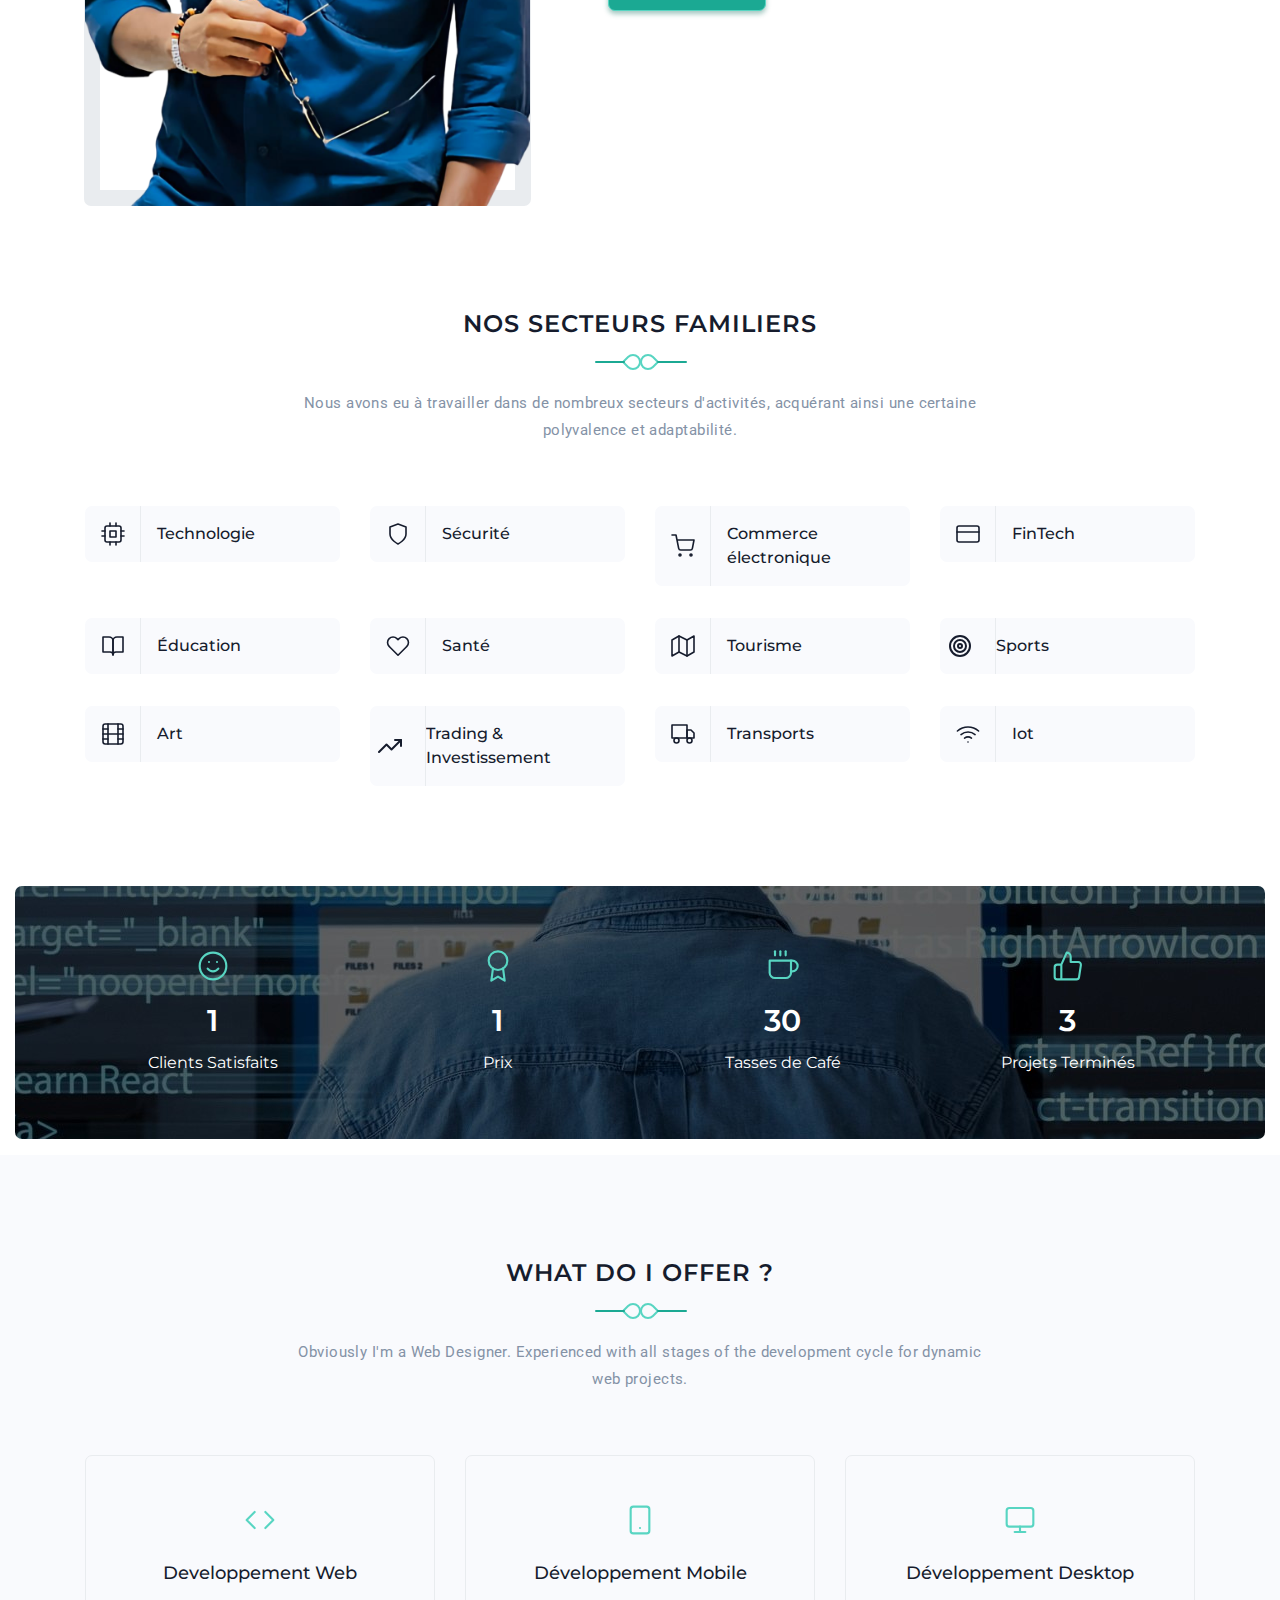
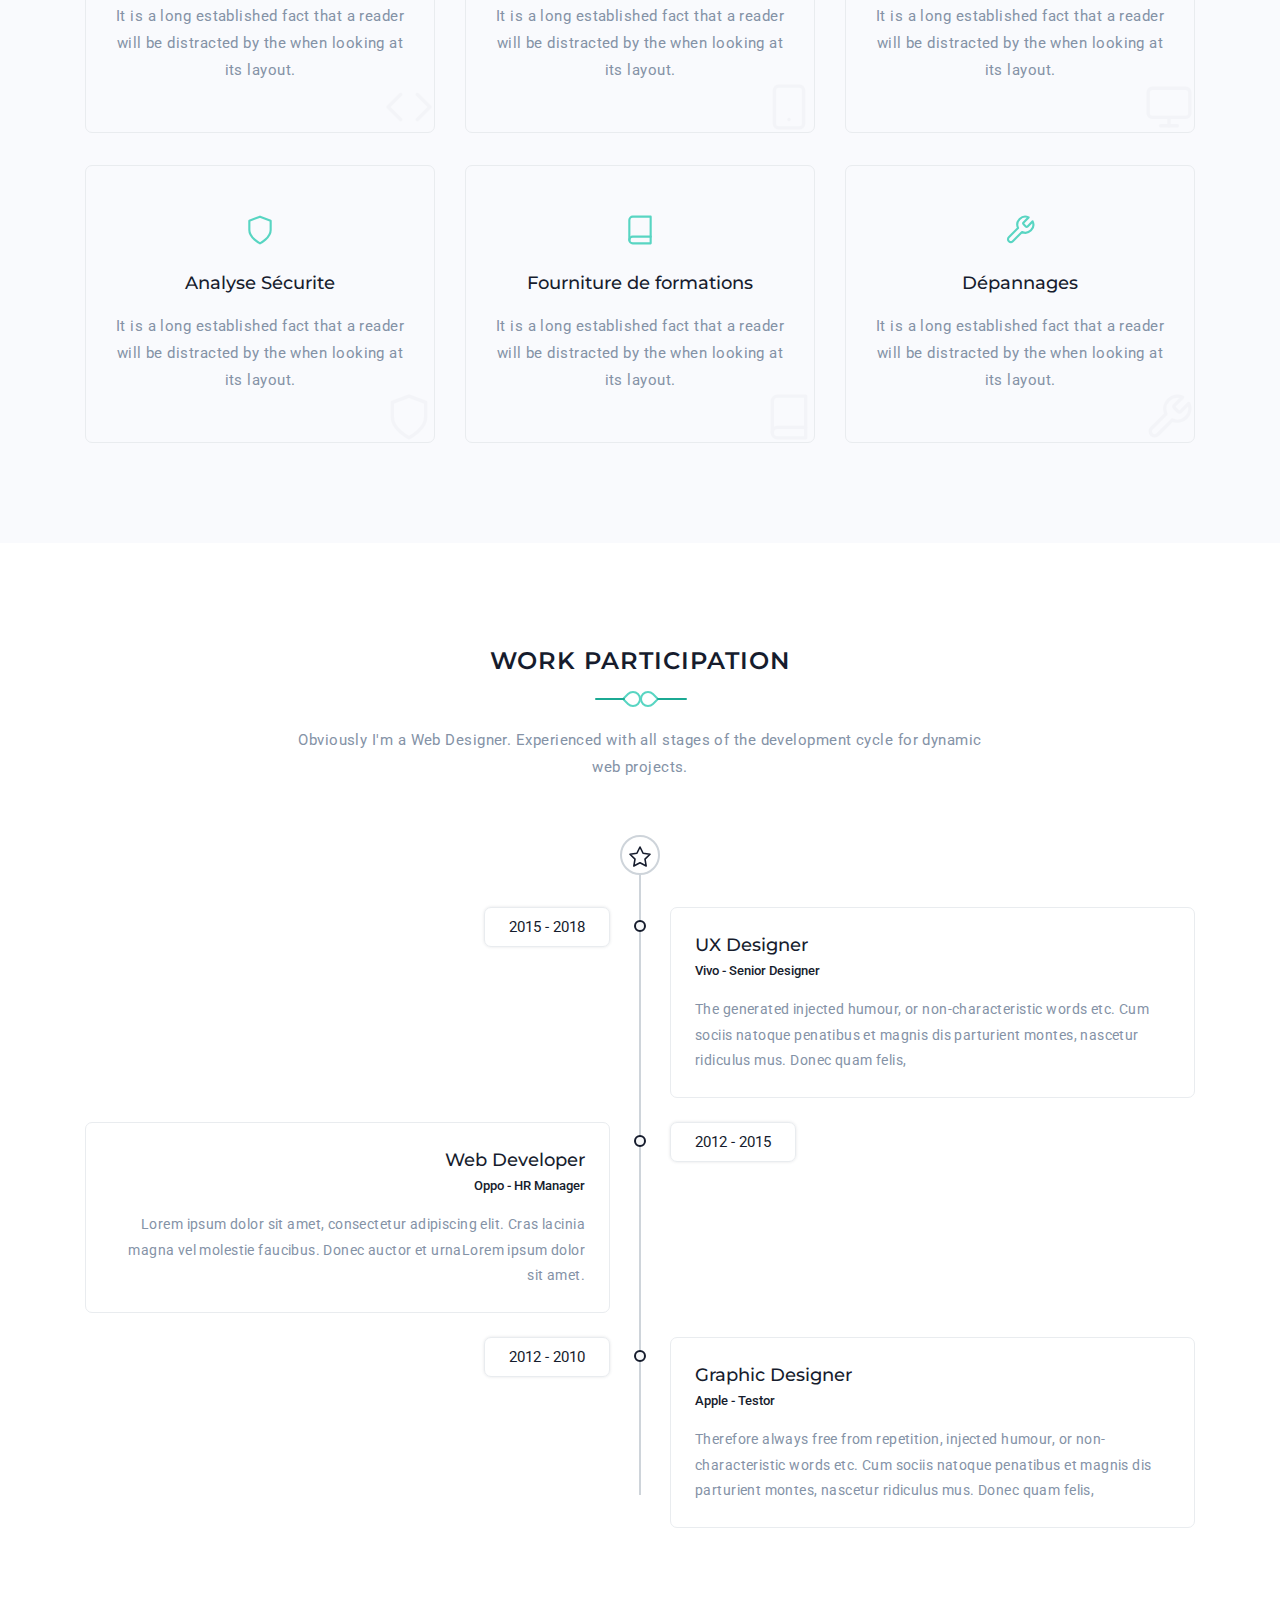
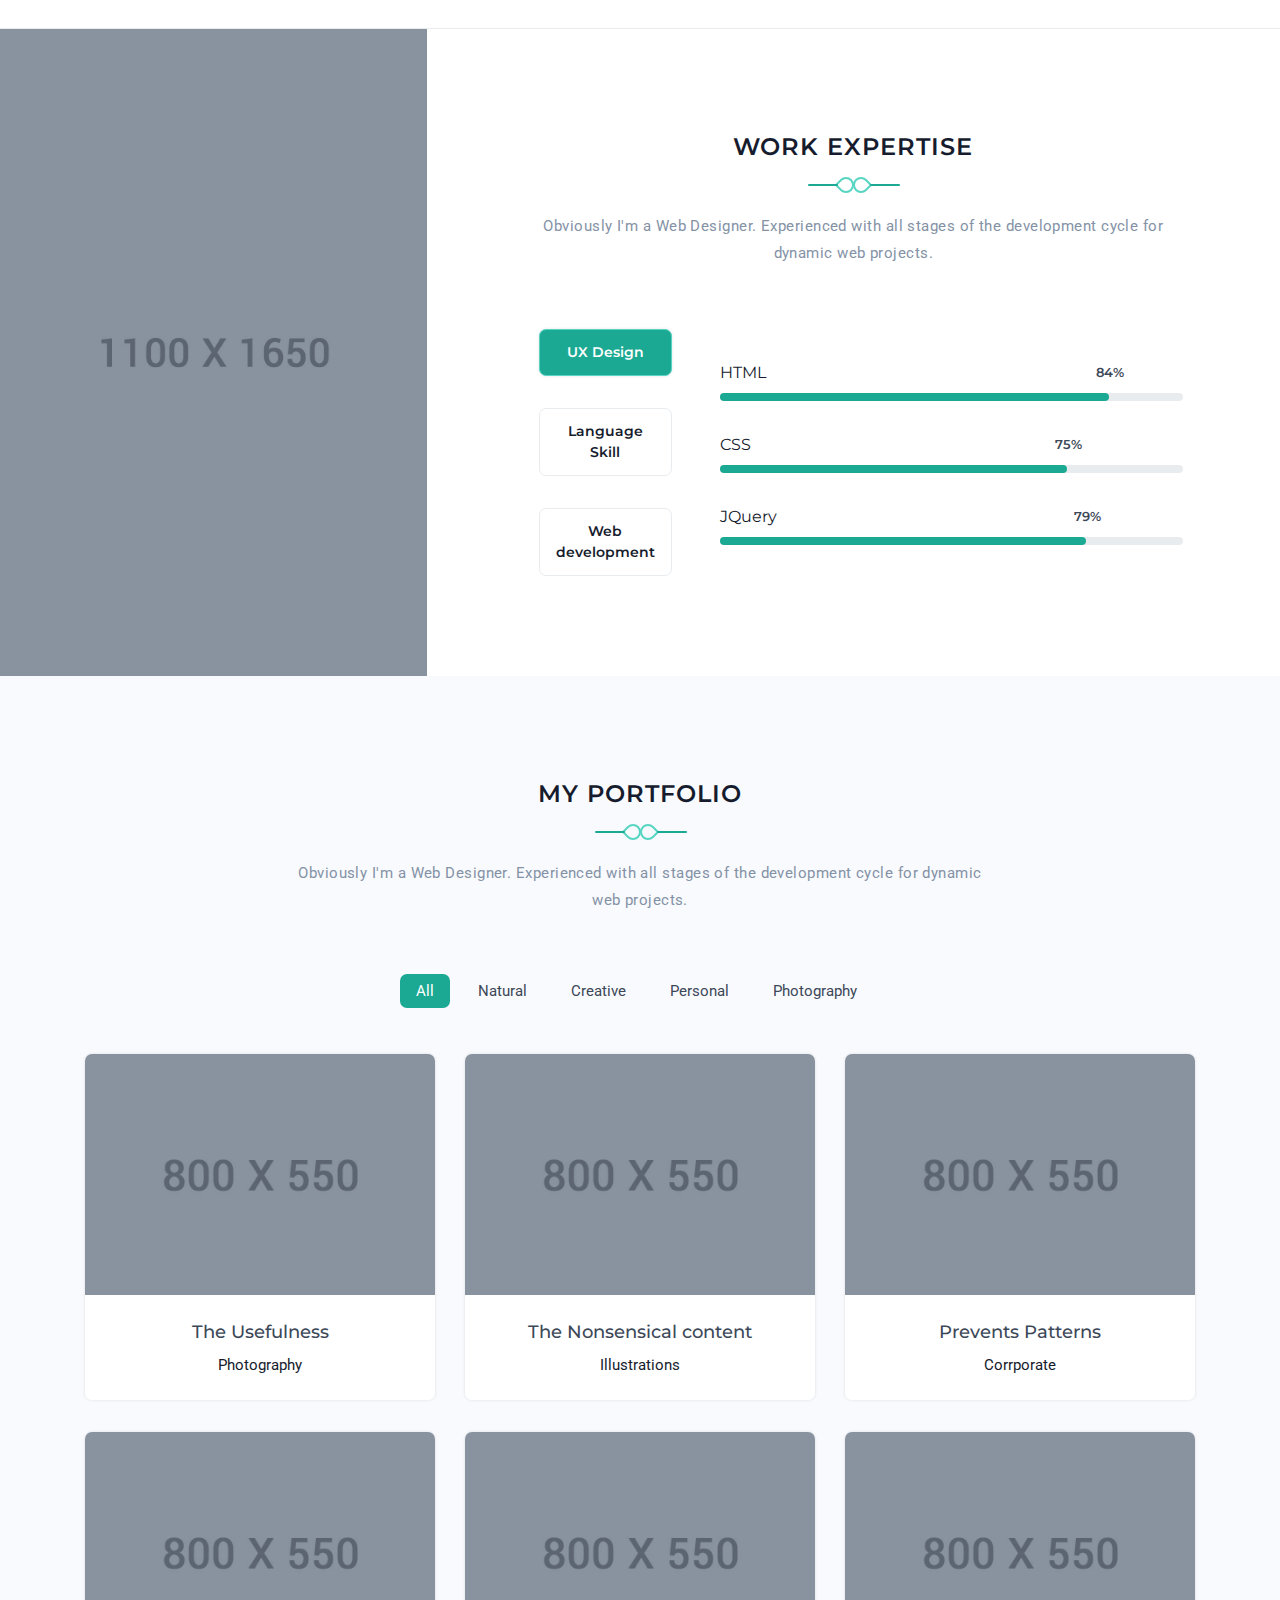
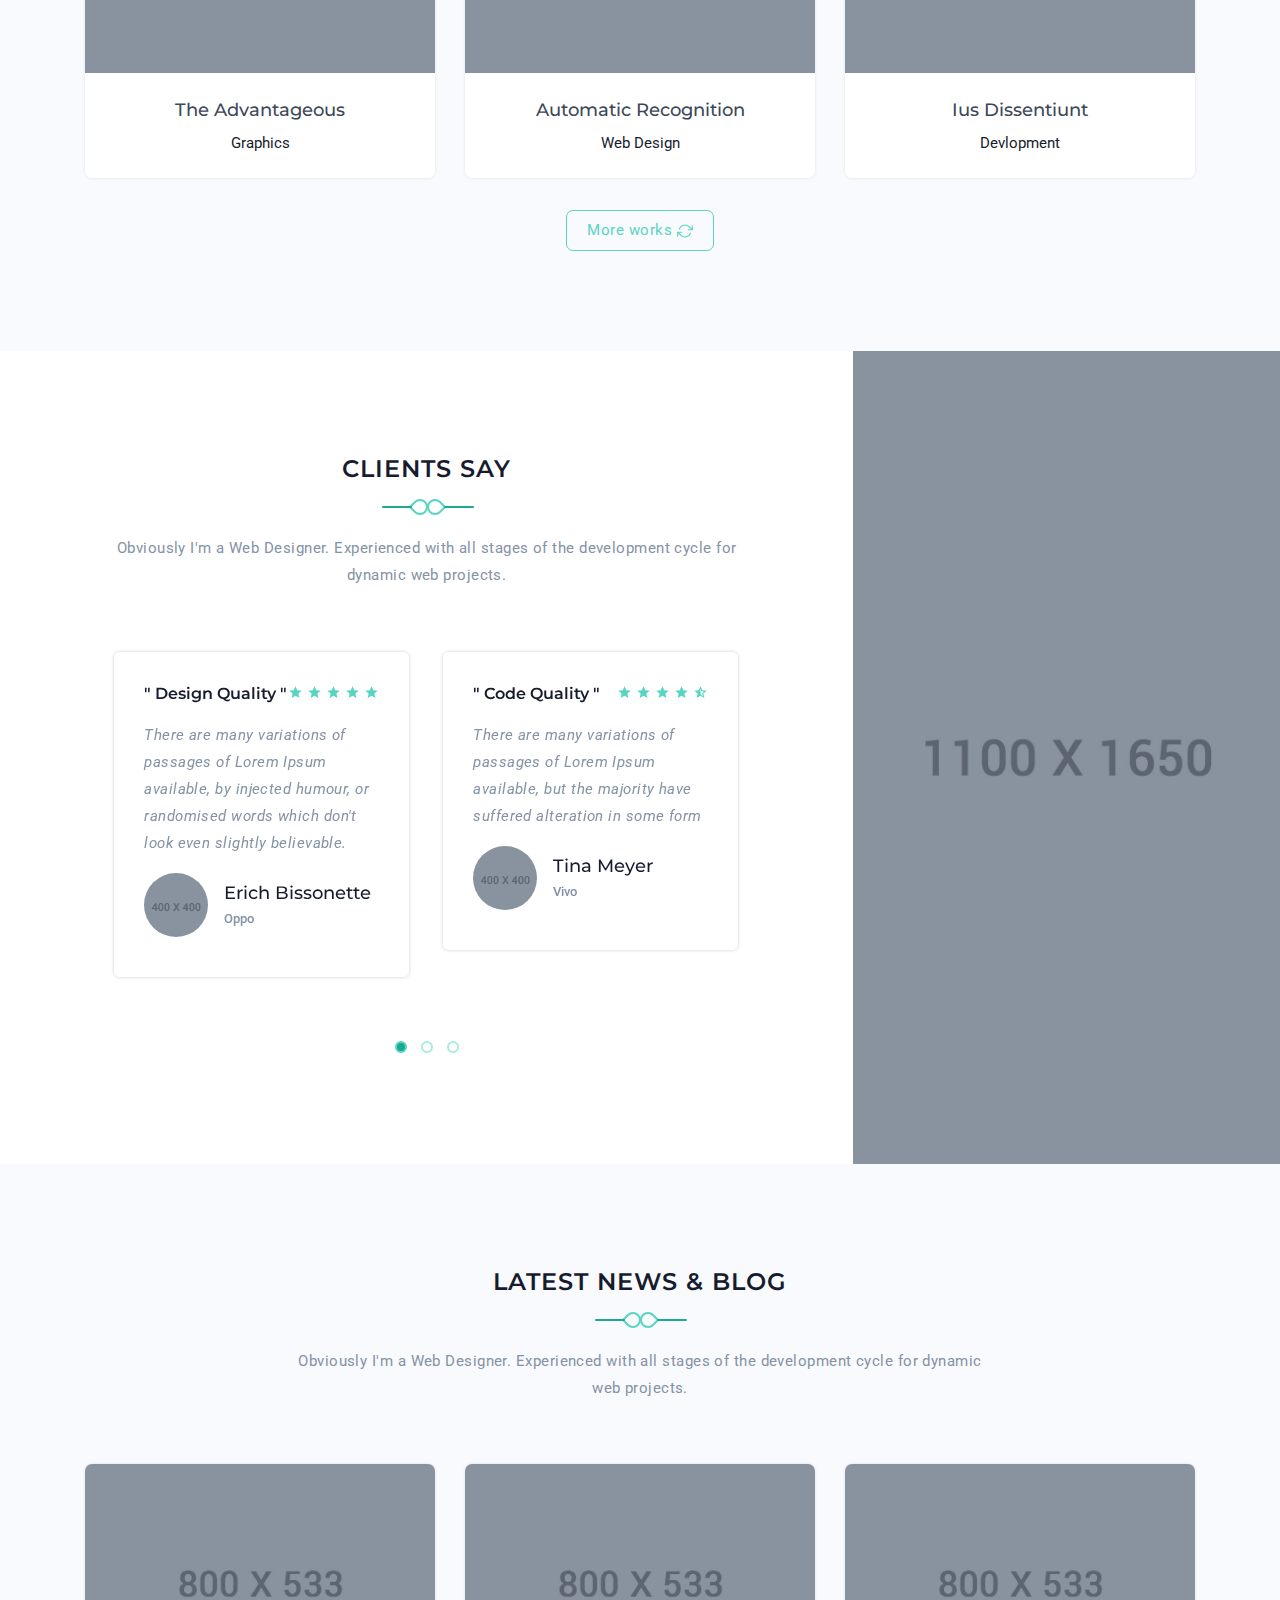
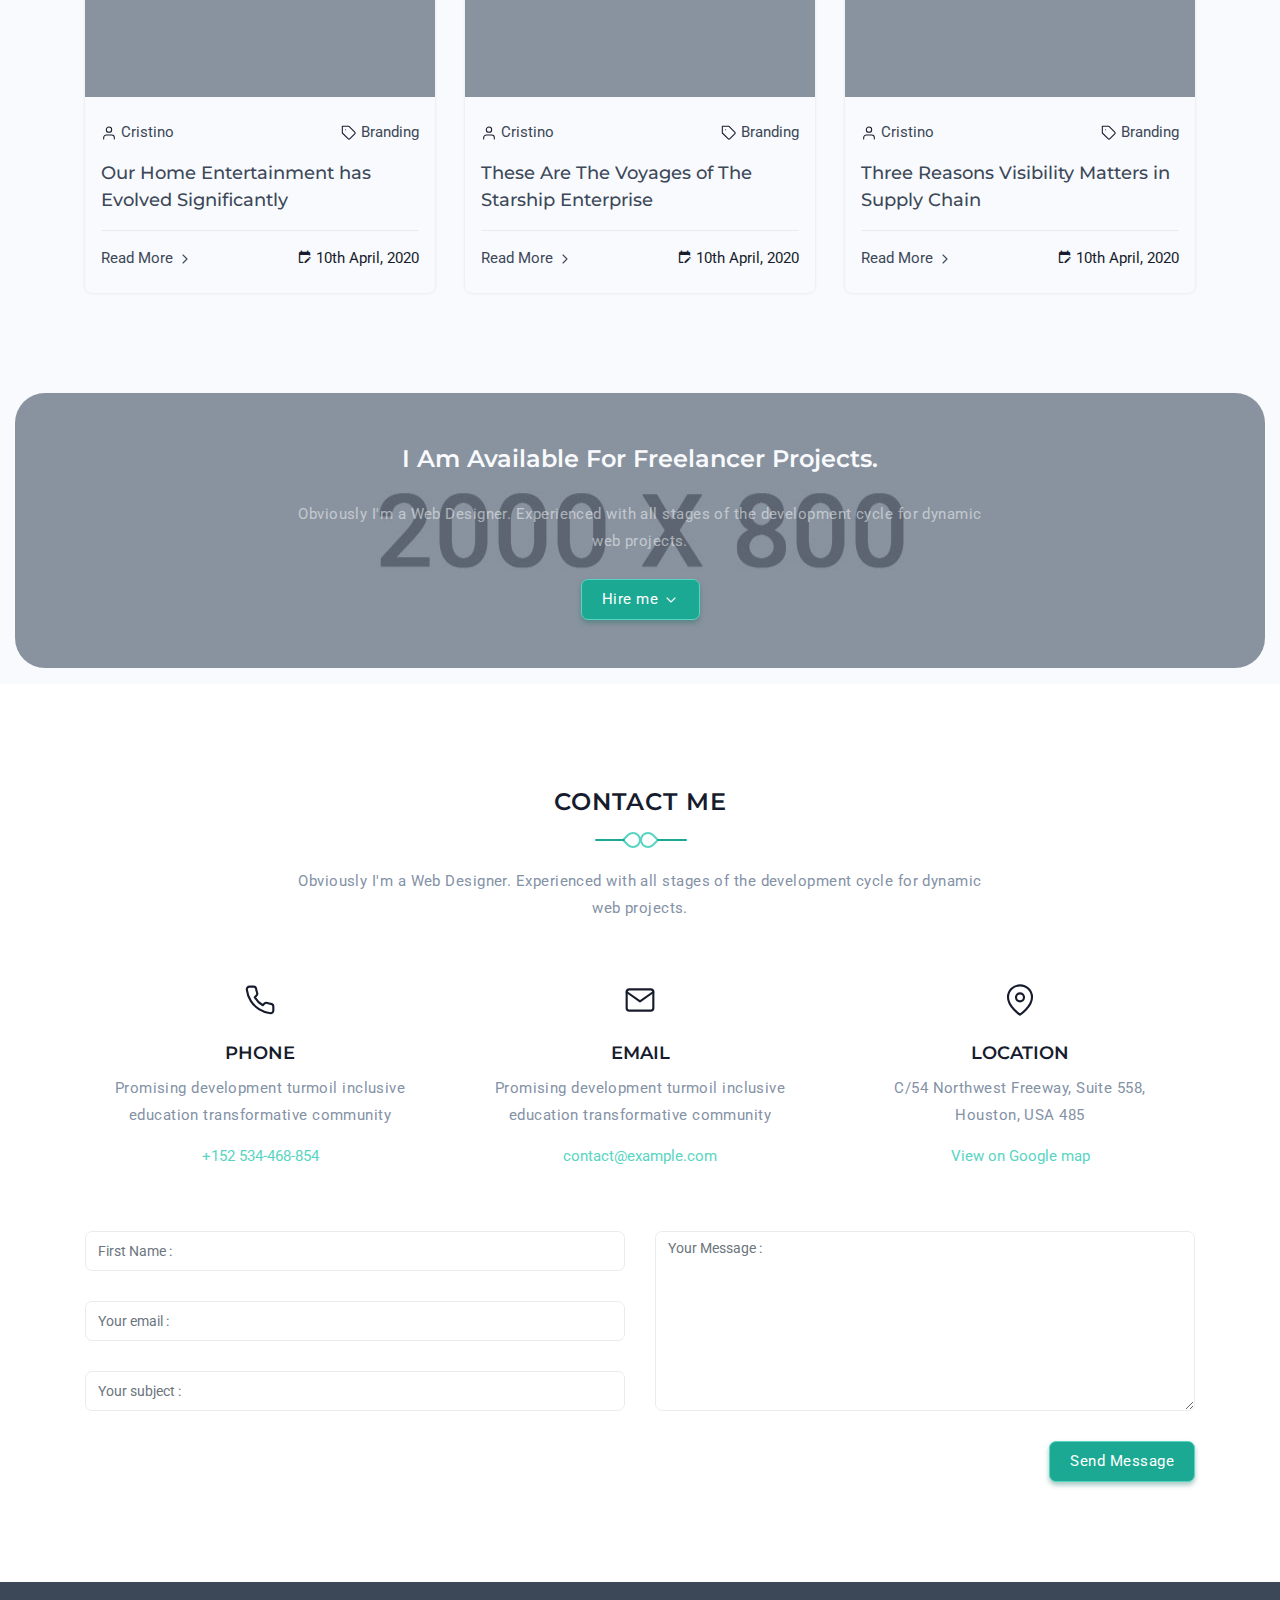
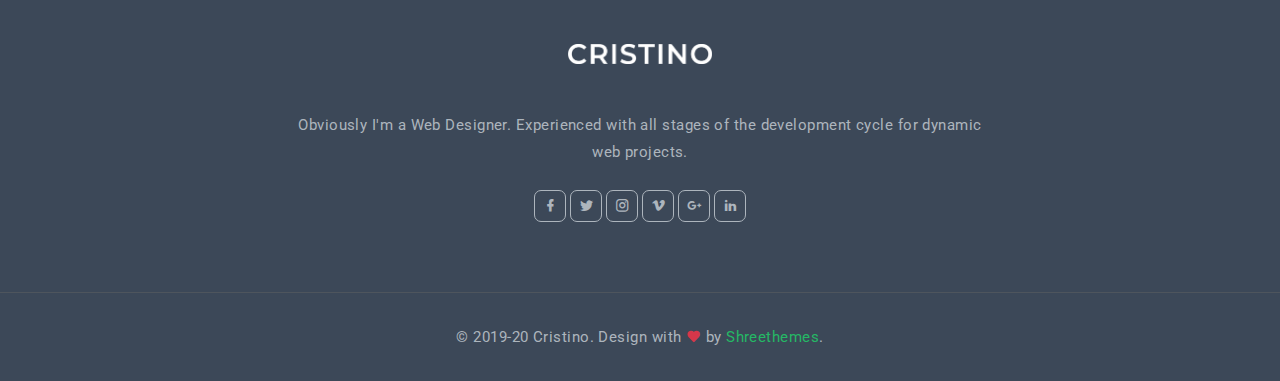
==== commit 638b01d3: "avance sur la page d'acceuil , arret sur la partie des services et choix des couleurs en general" ====
--- a/index.html
+++ b/index.html
@@ -4,13 +4,13 @@
 
     <head>
         <meta charset="utf-8" />
-        <title>Cristino - Personal Portfolio Template</title>
+        <title>Fox - Service d'ingénierie Informatique</title>
         <meta name="viewport" content="width=device-width, initial-scale=1.0">
         <meta name="description" content="Premium Bootstrap 4 Landing Page Template" />
         <meta name="keywords" content="bootstrap 4, premium, marketing, multipurpose" />
         <meta content="Shreethemes" name="author" />
         <!-- favicon -->
-        <link rel="shortcut icon" href="images/favicon.ico">
+        <link rel="shortcut icon" href="images/favicon.png">
         <!-- Bootstrap -->
         <link href="css/bootstrap.min.css" rel="stylesheet" type="text/css" />
         <!-- Magnific -->
@@ -25,6 +25,7 @@
         <!-- Custom Css -->
         <link href="css/style.css" rel="stylesheet" type="text/css" id="theme-opt" />
         <link href="css/colors/default.css" rel="stylesheet" id="color-opt">
+        <link rel='stylesheet' href='https://cdn-uicons.flaticon.com/2.5.1/uicons-solid-straight/css/uicons-solid-straight.css'>
 
     </head>
 
@@ -33,7 +34,7 @@
         <div id="preloader">
             <div id="status">
                 <div class="logo">
-                    <img src="images/logo.png" height="20" class="d-block mx-auto" alt="">
+                    <img src="images/logo-loader.png" height="150" class="d-block mx-auto" alt="">
                 </div>
                 <div class="spinner">
                     <div class="bounce1"></div>
@@ -48,8 +49,8 @@
         <nav class="navbar navbar-expand-lg fixed-top navbar-custom navbar-light sticky">
     		<div class="container">
 			    <a class="navbar-brand" href="#">
-                    <img src="images/logo.png" class="l-dark" height="16" alt="">
-                    <img src="images/logo-light.png" class="l-light" height="16" alt="">
+                    <img src="images/logo-fox-dark.png" class="l-dark" height="40" alt="">
+                    <img src="images/logo-fox-light.png" class="l-light" height="40" alt="">
                 </a>
 			    <button class="navbar-toggler" type="button" data-toggle="collapse" data-target="#navbarCollapse" aria-controls="navbarCollapse" aria-expanded="false" aria-label="Toggle navigation">
 			        <span data-feather="menu" class="fea icon-md"></span>
@@ -58,16 +59,16 @@
 			    <div class="collapse navbar-collapse" id="navbarCollapse">
 			        <ul class="navbar-nav mx-auto">
 			            <li class="nav-item active">
-			                <a class="nav-link" href="#home">Home</a>
+			                <a class="nav-link" href="#home">Acceuil</a>
                         </li><!--end nav item-->
 			            <li class="nav-item">
 			                <a class="nav-link" href="#services">Services</a>
 			            </li><!--end nav item-->
                         <li class="nav-item">
-			                <a class="nav-link" href="#resume">Resume</a>
+			                <a class="nav-link" href="#resume">Qui ? Nous ?</a>
 			            </li><!--end nav item-->
 			            <li class="nav-item">
-			                <a class="nav-link" href="#projects">Projects</a>
+			                <a class="nav-link" href="#projects">Projets</a>
                         </li><!--end nav item-->
 			            <li class="nav-item">
 			                <a class="nav-link" href="#news">Blog</a>
@@ -105,17 +106,17 @@
         <!-- Navbar End -->
 
         <!-- HOME START-->
-        <section class="bg-home d-table w-100" style="background-image:url('images/home/02.jpg')" id="home">
+        <section class="bg-home d-table w-100" style="background-image:url('images/home/bg2.jpg')" id="home">
             <div class="bg-overlay"></div>
             <div class="container position-relative" style="z-index: 1;">
                 <div class="row mt-5 mt-sm-0 justify-content-center">
                     <div class="col-lg-12 text-center">
                         <div class="title-heading">
                             <img src="images/home/hero.jpg" class="img-fluid rounded-circle" alt="">
-                            <h3 class="heading text-light title-dark mt-3">I Am <span class="element text-primary" data-elements="Web Designer, Web Developer, Photographer"></span></h3>
-                            <p class="para-desc mx-auto text-white-50">Obviously I'm a Web Designer. Web Developer with over 3 years of experience. Experienced with all stages of the development cycle for dynamic web projects.</p>
+                            <h3 class="heading text-light title-dark mt-3">Fox est <span class="element text-primary" data-elements="Développeur Mobile, Développeur Web, Hacker Ethique, Développeur Software"></span></h3>
+                            <p class="para-desc mx-auto text-white-50">Service Polytechnicien expert en Développement, Hacking Ethique, et Ingénierie logicielle.</p>
                             <div class="mt-4">
-                                <a href="javascript:void(0)" class="btn btn-primary rounded">Download CV <i data-feather="download" class="fea icon-sm"></i></a>
+                                <a href="javascript:void(0)" class="btn btn-primary rounded">Télécharger mon CV <i data-feather="download" class="fea icon-sm"></i></a>
                             </div>
                         </div>
                     </div><!--end col-->
@@ -133,19 +134,24 @@
                 <div class="row align-items-center">
                     <div class="col-lg-5 col-md-5">
                         <div class="about-hero">
-                            <img src="images/hero.png" class="img-fluid mx-auto d-block about-tween position-relative" alt="">
+                            <img src="images/meFox.png" class="img-fluid mx-auto d-block about-tween position-relative" alt="">
                         </div>
                     </div><!--end col-->
 
                     <div class="col-lg-7 col-md-7 mt-4 pt-2 mt-sm-0 pt-sm-0">
                         <div class="section-title mb-0 ml-lg-5 ml-md-3">
-                            <h4 class="title text-primary mb-3">Cristino Murphy</h4>
-                            <h6 class="designation mb-3">I'm a Passionate <span class="text-primary">Web Designer</span></h6>
-                            <p class="text-muted">Obviously I'm a Web Designer. Web Developer with over 3 years of experience. Experienced with all stages of the development cycle for dynamic web projects. The as opposed to using 'Content here, content here', making it look like readable English.</p>
-                            <p class="text-muted">The point of using Lorem Ipsum is that it has a more-or-less normal distribution of letters, as opposed to using 'Content here, content here', making it look like readable English.</p>
-                            <img src="images/sign.png" height="22" alt="">
+                            <h4 class="title text-primary mb-3">Arthur Donfack | The Fox  </h4>
+                            <h6 class="designation mb-3">Je suis Passionné d'<span class="text-primary">Ingenierie Informatique</span></h6>
+                            <p class="text-muted">
+                                Passionné d'ingénierie informatique sous toutes ses formes, que ce soit le développement ou le hacking éthique, je suis un jeune polytechnicien en quête constante de défis techniques. Actuellement, étudiant le génie informatique à l'ENSPY, je mets mon savoir-faire au service de vos projets, avec une pincée d'humour et beaucoup de créativité.
+                            </p>
+                            <p class="text-muted">
+                                Et comme on dit chez nous : "Le débogage, c'est comme être détective dans un film où tu es aussi le criminel." 😉
+                            </p>
+                            
+                            <img src="images/signature.png" height="22" alt="">
                             <div class="mt-4">
-                                <a href="#projects" class="btn btn-primary mouse-down">View Portfolio</a>
+                                <a href="#projects" class="btn btn-primary mouse-down">Voir le Portfolio</a>
                             </div>
                         </div>
                     </div><!--end col-->
@@ -157,23 +163,23 @@
                     <div class="col-12 text-center">
                         <div class="section-title">
                             <div class="titles">
-                                <h4 class="title title-line text-uppercase mb-4 pb-4">Hobbies & Interests</h4>
+                                <h4 class="title title-line text-uppercase mb-4 pb-4">Nos Secteurs Familiers</h4>
                                 <span></span>
                             </div>
-                            <p class="text-muted mx-auto para-desc mb-0">Obviously I'm a Web Designer. Experienced with all stages of the development cycle for dynamic web projects.</p>
-                        </div>
-                    </div><!--end col-->
-                </div><!--end row-->
-                
+                            <p class="text-muted mx-auto para-desc mb-0">Nous avons eu à travailler dans de nombreux secteurs d'activités, acquérant ainsi une certaine polyvalence et adaptabilité.</p>
+                            
+                        </div>
+                    </div><!--end col-->
+                </div><!--end row-->
                 <div class="row">
                     <div class="col-lg-3 col-md-4 col-12 mt-4 pt-2">
                         <div class="interests-desc bg-light position-relative px-2 py-3 rounded">
                             <div class="hobbies d-flex align-items-center">
                                 <div class="text-center rounded-pill mr-4">
-                                    <i data-feather="monitor" class="icon fea icon-md-sm"></i>
+                                    <i data-feather="cpu" class="icon fea icon-md-sm"></i>
                                 </div>
                                 <div class="content">
-                                    <h6 class="title mb-0">Developing</h6>
+                                    <h6 class="title mb-0">Technologie</h6>
                                 </div>
                             </div>
                         </div>
@@ -183,10 +189,10 @@
                         <div class="interests-desc bg-light position-relative px-2 py-3 rounded">
                             <div class="hobbies d-flex align-items-center">
                                 <div class="text-center rounded-pill mr-4">
-                                    <i data-feather="stop-circle" class="icon fea icon-md-sm"></i>
+                                    <i data-feather="shield" class="icon fea icon-md-sm"></i>
                                 </div>
                                 <div class="content">
-                                    <h6 class="title mb-0">Mac OS</h6>
+                                    <h6 class="title mb-0">Sécurité</h6>
                                 </div>
                             </div>
                         </div>
@@ -196,10 +202,10 @@
                         <div class="interests-desc bg-light position-relative px-2 py-3 rounded">
                             <div class="hobbies d-flex align-items-center">
                                 <div class="text-center rounded-pill mr-4">
-                                    <i data-feather="video" class="icon fea icon-md-sm"></i>
+                                    <b data-feather="shopping-cart" class="icon fea icon-md-sm">$</b>
                                 </div>
                                 <div class="content">
-                                    <h6 class="title mb-0">Cinema</h6>
+                                    <h6 class="title mb-0">Commerce électronique</h6>
                                 </div>
                             </div>
                         </div>
@@ -209,10 +215,10 @@
                         <div class="interests-desc bg-light position-relative px-2 py-3 rounded">
                             <div class="hobbies d-flex align-items-center">
                                 <div class="text-center rounded-pill mr-4">
-                                    <i data-feather="coffee" class="icon fea icon-md-sm"></i>
+                                    <i data-feather="credit-card" class="icon fea icon-md-sm"></i>
                                 </div>
                                 <div class="content">
-                                    <h6 class="title mb-0">Coffee</h6>
+                                    <h6 class="title mb-0">FinTech</h6>
                                 </div>
                             </div>
                         </div>
@@ -222,10 +228,10 @@
                         <div class="interests-desc bg-light position-relative px-2 py-3 rounded">
                             <div class="hobbies d-flex align-items-center">
                                 <div class="text-center rounded-pill mr-4">
-                                    <i data-feather="music" class="icon fea icon-md-sm"></i>
+                                    <i data-feather="book-open" class="icon fea icon-md-sm"></i>
                                 </div>
                                 <div class="content">
-                                    <h6 class="title mb-0">Music</h6>
+                                    <h6 class="title mb-0"> Éducation</h6>
                                 </div>
                             </div>
                         </div>
@@ -235,10 +241,10 @@
                         <div class="interests-desc bg-light position-relative px-2 py-3 rounded">
                             <div class="hobbies d-flex align-items-center">
                                 <div class="text-center rounded-pill mr-4">
-                                    <i data-feather="watch" class="icon fea icon-md-sm"></i>
+                                    <i data-feather="heart" class="icon fea icon-md-sm"></i>
                                 </div>
                                 <div class="content">
-                                    <h6 class="title mb-0">Games</h6>
+                                    <h6 class="title mb-0">Santé</h6>
                                 </div>
                             </div>
                         </div>
@@ -248,10 +254,10 @@
                         <div class="interests-desc bg-light position-relative px-2 py-3 rounded">
                             <div class="hobbies d-flex align-items-center">
                                 <div class="text-center rounded-pill mr-4">
-                                    <i data-feather="box" class="icon fea icon-md-sm"></i>
+                                    <i data-feather="map" class="icon fea icon-md-sm"></i>
                                 </div>
                                 <div class="content">
-                                    <h6 class="title mb-0">Designing</h6>
+                                    <h6 class="title mb-0">Tourisme</h6>
                                 </div>
                             </div>
                         </div>
@@ -261,7 +267,7 @@
                         <div class="interests-desc bg-light position-relative px-2 py-3 rounded">
                             <div class="hobbies d-flex align-items-center">
                                 <div class="text-center rounded-pill mr-4">
-                                    <i data-feather="target" class="icon fea icon-md-sm"></i>
+                                    <i data-feather="target" class="fi fi-sr-arrow-trend-up"></i>
                                 </div>
                                 <div class="content">
                                     <h6 class="title mb-0">Sports</h6>
@@ -274,10 +280,10 @@
                         <div class="interests-desc bg-light position-relative px-2 py-3 rounded">
                             <div class="hobbies d-flex align-items-center">
                                 <div class="text-center rounded-pill mr-4">
-                                    <i data-feather="pen-tool" class="icon fea icon-md-sm"></i>
+                                    <i data-feather="film" class="icon fea icon-md-sm"></i>
                                 </div>
                                 <div class="content">
-                                    <h6 class="title mb-0">Painting</h6>
+                                    <h6 class="title mb-0">Art</h6>
                                 </div>
                             </div>
                         </div>
@@ -287,10 +293,10 @@
                         <div class="interests-desc bg-light position-relative px-2 py-3 rounded">
                             <div class="hobbies d-flex align-items-center">
                                 <div class="text-center rounded-pill mr-4">
-                                    <i data-feather="book" class="icon fea icon-md-sm"></i>
+                                    <i data-feather="trending-up" class="fi fi-sr-arrow-trend-up"></i>
                                 </div>
                                 <div class="content">
-                                    <h6 class="title mb-0">Reading</h6>
+                                    <h6 class="title mb-0">Trading & Investissement</h6>
                                 </div>
                             </div>
                         </div>
@@ -300,10 +306,10 @@
                         <div class="interests-desc bg-light position-relative px-2 py-3 rounded">
                             <div class="hobbies d-flex align-items-center">
                                 <div class="text-center rounded-pill mr-4">
-                                    <i data-feather="smartphone" class="icon fea icon-md-sm"></i>
+                                    <i data-feather="truck" class="icon fea icon-md-sm"></i>
                                 </div>
                                 <div class="content">
-                                    <h6 class="title mb-0">Android</h6>
+                                    <h6 class="title mb-0">Transports</h6>
                                 </div>
                             </div>
                         </div>
@@ -313,10 +319,10 @@
                         <div class="interests-desc bg-light position-relative px-2 py-3 rounded">
                             <div class="hobbies d-flex align-items-center">
                                 <div class="text-center rounded-pill mr-4">
-                                    <i data-feather="activity" class="icon fea icon-md-sm"></i>
+                                    <i data-feather="wifi" class="icon fea icon-md-sm"></i>
                                 </div>
                                 <div class="content">
-                                    <h6 class="title mb-0">Other Activity</h6>
+                                    <h6 class="title mb-0">Iot</h6>
                                 </div>
                             </div>
                         </div>
@@ -325,7 +331,7 @@
             </div><!--end container-->
 
             <div class="container-fluid mt-100 mt-60">
-                <div class="rounded py-md-5 py-4" style="background: url('images/bg-counter.jpg') center center;">
+                <div class="rounded py-md-5 py-4" style="background: url('images/bg-counter2.jpg') center center;">
                     <div class="container">
                         <div class="row" id="counter">
                             <div class="col-lg-3 col-6">
@@ -333,8 +339,8 @@
                                     <div class="counter-icon">
                                         <i data-feather="smile" class="fea icon-md text-primary"></i>
                                     </div>
-                                    <h3 class="counter-value mt-3 text-white title-dark" data-count="1251">95</h3>
-                                    <h6 class="counter-head font-weight-normal mb-0 text-white title-dark">Happy Client</h6>
+                                    <h3 class="counter-value mt-3 text-white title-dark" data-count="35">1</h3>
+                                    <h6 class="counter-head font-weight-normal mb-0 text-white title-dark">Clients Satisfaits</h6>
                                 </div><!--end counter box-->
                             </div><!--end col-->
     
@@ -343,8 +349,8 @@
                                     <div class="counter-icon">
                                         <i data-feather="award" class="fea icon-md text-primary"></i>
                                     </div>
-                                    <h3 class="counter-value mt-3 text-white title-dark" data-count="15">1</h3>
-                                    <h6 class="counter-head font-weight-normal mb-0 text-white title-dark">Award Won</h6>
+                                    <h3 class="counter-value mt-3 text-white title-dark" data-count="3">1</h3>
+                                    <h6 class="counter-head font-weight-normal mb-0 text-white title-dark">Prix</h6>
                                 </div><!--end counter box-->
                             </div><!--end col-->
     
@@ -353,8 +359,8 @@
                                     <div class="counter-icon">
                                         <i data-feather="coffee" class="fea icon-md text-primary"></i>
                                     </div>
-                                    <h3 class="counter-value mt-3 text-white title-dark" data-count="3261">30</h3>
-                                    <h6 class="counter-head font-weight-normal mb-0 text-white title-dark">Cup of Coffee</h6>
+                                    <h3 class="counter-value mt-3 text-white title-dark" data-count="3001">30</h3>
+                                    <h6 class="counter-head font-weight-normal mb-0 text-white title-dark">Tasses de Café</h6>
                                 </div><!--end counter box-->
                             </div><!--end col-->
     
@@ -363,8 +369,8 @@
                                     <div class="counter-icon">
                                         <i data-feather="thumbs-up" class="fea icon-md text-primary"></i>
                                     </div>
-                                    <h3 class="counter-value mt-3 text-white title-dark" data-count="36">3</h3>
-                                    <h6 class="counter-head font-weight-normal mb-0 text-white title-dark">Project Complete</h6>
+                                    <h3 class="counter-value mt-3 text-white title-dark" data-count="41">3</h3>
+                                    <h6 class="counter-head font-weight-normal mb-0 text-white title-dark">Projets Terminés</h6>
                                 </div><!--end counter box-->
                             </div><!--end col-->
                         </div><!--end row-->
@@ -393,14 +399,14 @@
                     <div class="col-lg-4 col-md-6 col-12 mt-4 pt-2">
                         <div class="service-wrapper rounded position-relative text-center border border-footer p-4 pt-5 pb-5">
                             <div class="icon text-primary">
-                                <i data-feather="airplay" class="fea icon-md"></i>
+                                <i data-feather="code" class="fea icon-md"></i>
                             </div>
                             <div class="content mt-4">
-                                <h5 class="title">UX / UI Design</h5>
+                                <h5 class="title">Developpement Web</h5>
                                 <p class="text-muted mt-3 mb-0">It is a long established fact that a reader will be distracted by the when looking at its layout.</p>
                             </div>
                             <div class="big-icon">
-                                <i data-feather="airplay" class="fea icons"></i>
+                                <i data-feather="code" class="fea icons"></i>
                             </div>
                         </div>
                     </div><!--end col-->
@@ -408,14 +414,14 @@
                     <div class="col-lg-4 col-md-6 col-12 mt-4 pt-2">
                         <div class="service-wrapper rounded position-relative text-center border border-footer p-4 pt-5 pb-5">
                             <div class="icon text-primary">
-                                <i data-feather="aperture" class="fea icon-md"></i>
+                                <i data-feather="smartphone" class="fea icon-md"></i>
                             </div>
                             <div class="content mt-4">
-                                <h5 class="title">Ios App Designer</h5>
+                                <h5 class="title">Développement Mobile</h5>
                                 <p class="text-muted mt-3 mb-0">It is a long established fact that a reader will be distracted by the when looking at its layout.</p>
                             </div>
                             <div class="big-icon">
-                                <i data-feather="aperture" class="fea icons"></i>
+                                <i data-feather="smartphone" class="fea icons"></i>
                             </div>
                         </div>
                     </div><!--end col-->
@@ -423,14 +429,14 @@
                     <div class="col-lg-4 col-md-6 col-12 mt-4 pt-2">
                         <div class="service-wrapper rounded position-relative text-center border border-footer p-4 pt-5 pb-5">
                             <div class="icon text-primary">
-                                <i data-feather="camera" class="fea icon-md"></i>
+                                <i data-feather="monitor" class="fea icon-md"></i>
                             </div>
                             <div class="content mt-4">
-                                <h5 class="title">Photography</h5>
+                                <h5 class="title">Développement Desktop</h5>
                                 <p class="text-muted mt-3 mb-0">It is a long established fact that a reader will be distracted by the when looking at its layout.</p>
                             </div>
                             <div class="big-icon">
-                                <i data-feather="camera" class="fea icons"></i>
+                                <i data-feather="monitor" class="fea icons"></i>
                             </div>
                         </div>
                     </div><!--end col-->
@@ -438,14 +444,14 @@
                     <div class="col-lg-4 col-md-6 col-12 mt-4 pt-2">
                         <div class="service-wrapper rounded position-relative text-center border border-footer p-4 pt-5 pb-5">
                             <div class="icon text-primary">
-                                <i data-feather="compass" class="fea icon-md"></i>
+                                <i data-feather="shield" class="fea icon-md"></i>
                             </div>
                             <div class="content mt-4">
-                                <h5 class="title">Graphic Designer</h5>
+                                <h5 class="title">Analyse Sécurite</h5>
                                 <p class="text-muted mt-3 mb-0">It is a long established fact that a reader will be distracted by the when looking at its layout.</p>
                             </div>
                             <div class="big-icon">
-                                <i data-feather="compass" class="fea icons"></i>
+                                <i data-feather="shield" class="fea icons"></i>
                             </div>
                         </div>
                     </div><!--end col-->
@@ -453,14 +459,14 @@
                     <div class="col-lg-4 col-md-6 col-12 mt-4 pt-2">
                         <div class="service-wrapper rounded position-relative text-center border border-footer p-4 pt-5 pb-5">
                             <div class="icon text-primary">
-                                <i data-feather="settings" class="fea icon-md"></i>
+                                <i data-feather="book" class="fea icon-md"></i>
                             </div>
                             <div class="content mt-4">
-                                <h5 class="title">Web Security</h5>
+                                <h5 class="title">Fourniture de formations</h5>
                                 <p class="text-muted mt-3 mb-0">It is a long established fact that a reader will be distracted by the when looking at its layout.</p>
                             </div>
                             <div class="big-icon">
-                                <i data-feather="settings" class="fea icons"></i>
+                                <i data-feather="book" class="fea icons"></i>
                             </div>
                         </div>
                     </div><!--end col-->
@@ -468,14 +474,14 @@
                     <div class="col-lg-4 col-md-6 col-12 mt-4 pt-2">
                         <div class="service-wrapper rounded position-relative text-center border border-footer p-4 pt-5 pb-5">
                             <div class="icon text-primary">
-                                <i data-feather="watch" class="fea icon-md"></i>
+                                <i data-feather="tool" class="fea icon-md"></i>
                             </div>
                             <div class="content mt-4">
-                                <h5 class="title">24 / 7</h5>
+                                <h5 class="title">Dépannages</h5>
                                 <p class="text-muted mt-3 mb-0">It is a long established fact that a reader will be distracted by the when looking at its layout.</p>
                             </div>
                             <div class="big-icon">
-                                <i data-feather="watch" class="fea icons"></i>
+                                <i data-feather="tool" class="fea icons"></i>
                             </div>
                         </div>
                     </div><!--end col-->
--- a/css/style.css
+++ b/css/style.css
@@ -68,15 +68,15 @@
 }
 
 .bg-primary {
-  background-color: #e54b4b !important;
+  background-color: #58d5c2 !important;
 }
 
 .text-primary {
-  color: #e54b4b !important;
+  color: #58d5c2 !important;
 }
 
 a.text-primary:hover, a.text-primary:focus {
-  color: #dd2020 !important;
+  color: #1ba993 !important;
 }
 
 .bg-secondary {
@@ -330,31 +330,31 @@
 }
 
 .btn-primary {
-  background-color: #e54b4b !important;
-  border: 1px solid #e54b4b !important;
-  color: #ffffff !important;
-  -webkit-box-shadow: 0 3px 5px 0 rgba(229, 75, 75, 0.3);
-          box-shadow: 0 3px 5px 0 rgba(229, 75, 75, 0.3);
+  background-color: #58d5c2 !important;
+  border: 1px solid #58d5c2 !important;
+  color: #ffffff !important;
+  -webkit-box-shadow: 0 3px 5px 0 #106b5d61;
+          box-shadow: 0 3px 5px 0 #106b5d61;
 }
 
 .btn-primary:hover, .btn-primary:focus, .btn-primary:active, .btn-primary.active, .btn-primary.focus {
-  background-color: #dd2020 !important;
-  border-color: #dd2020 !important;
+  background-color: #1ba993 !important;
+  border-color: #1ba993 !important;
   color: #ffffff !important;
 }
 
 .btn-outline-primary {
-  border: 1px solid #e54b4b;
-  color: #e54b4b;
+  border: 1px solid #58d5c2;
+  color: #58d5c2;
   background-color: transparent;
 }
 
 .btn-outline-primary:hover, .btn-outline-primary:focus, .btn-outline-primary:active, .btn-outline-primary.active, .btn-outline-primary.focus, .btn-outline-primary:not(:disabled):not(.disabled):active {
-  background-color: #e54b4b;
-  border-color: #e54b4b;
-  color: #ffffff !important;
-  -webkit-box-shadow: 0 3px 5px 0 rgba(229, 75, 75, 0.3);
-          box-shadow: 0 3px 5px 0 rgba(229, 75, 75, 0.3);
+  background-color: #58d5c2;
+  border-color: #58d5c2;
+  color: #ffffff !important;
+  -webkit-box-shadow: 0 3px 5px 0 #106b5d61;
+          box-shadow: 0 3px 5px 0 #106b5d61;
 }
 
 .btn-secondary {
@@ -872,9 +872,9 @@
 }
 
 .nav-pills .nav-link.active {
-  background-color: #e54b4b;
-  color: #ffffff !important;
-  border-color: #e54b4b !important;
+  background-color: #58d5c2;
+  color: #ffffff !important;
+  border-color: #58d5c2 !important;
   -webkit-box-shadow: 0 0 3px rgba(60, 72, 88, 0.15);
           box-shadow: 0 0 3px rgba(60, 72, 88, 0.15);
 }
@@ -920,7 +920,7 @@
 }
 
 .page-next-level .page-next li a:hover {
-  color: #e54b4b !important;
+  color: #58d5c2 !important;
 }
 
 .page-next-level .page-next li span:last-child {
@@ -956,14 +956,14 @@
 
 .pagination li a:hover {
   color: #ffffff;
-  background: #e54b4b;
-  border-color: #e54b4b;
+  background: #58d5c2;
+  border-color: #58d5c2;
 }
 
 .pagination .active a {
   color: #ffffff;
-  background: #e54b4b !important;
-  border-color: #e54b4b;
+  background: #58d5c2 !important;
+  border-color: #58d5c2;
   cursor: not-allowed;
 }
 
@@ -995,7 +995,7 @@
 #preloader #status .spinner > div {
   width: 18px;
   height: 18px;
-  background-color: #e54b4b;
+  background-color: #58d5c2;
   border-radius: 5px;
   display: inline-block;
   -webkit-animation: sk-bouncedelay 1.4s infinite ease-in-out both;
@@ -1049,8 +1049,8 @@
 }
 
 .social-icon li a:hover {
-  background-color: #e54b4b;
-  border-color: #e54b4b !important;
+  background-color: #58d5c2;
+  border-color: #58d5c2 !important;
   color: #ffffff !important;
 }
 
@@ -1081,7 +1081,7 @@
 }
 
 .back-to-top:hover {
-  background-color: #e54b4b;
+  background-color: #58d5c2;
   color: #ffffff;
 }
 
@@ -1235,7 +1235,7 @@
   left: calc(50% - 45px);
   border-radius: 5px;
   top: 55px;
-  background-color: #e54b4b;
+  background-color: #58d5c2;
 }
 
 .section-title .titles .title.title-line:before {
@@ -1256,7 +1256,7 @@
   height: 16px;
   top: 48px;
   left: 2px;
-  border: 2px solid #e54b4b;
+  border: 2px solid #58d5c2;
   border-radius: 30px 30px 30px 0;
   -webkit-transform: rotate(45deg);
           transform: rotate(45deg);
@@ -1342,11 +1342,11 @@
 }
 
 .navbar-custom .navbar-nav .nav-item .nav-link:hover, .navbar-custom .navbar-nav .nav-item .nav-link:active {
-  color: #e54b4b;
+  color: #58d5c2;
 }
 
 .navbar-custom .navbar-nav .nav-item.active .nav-link {
-  color: #e54b4b !important;
+  color: #58d5c2 !important;
 }
 
 .navbar-custom .navbar-nav .dropdown-toggle::after {
@@ -1400,7 +1400,7 @@
 
 .navbar-custom .navbar-nav .dropdown .dropdown-item:hover, .navbar-custom .navbar-nav .dropdown .dropdown-item:focus {
   background-color: transparent;
-  color: #e54b4b;
+  color: #58d5c2;
 }
 
 .navbar-custom .navbar-nav .dropdown:hover .dropdown-menu, .navbar-custom .navbar-nav .dropdown:focus .dropdown-menu {
@@ -1412,11 +1412,11 @@
 }
 
 .navbar-custom .navbar-nav.navbar-nav-link .nav-item .nav-link:hover, .navbar-custom .navbar-nav.navbar-nav-link .nav-item .nav-link:active {
-  color: #e54b4b;
+  color: #58d5c2;
 }
 
 .navbar-custom .navbar-nav.navbar-nav-link.active .nav-link {
-  color: #e54b4b !important;
+  color: #58d5c2 !important;
 }
 
 .navbar-custom .navbar-nav .nav-item:last-child .nav-link {
@@ -1472,11 +1472,11 @@
 }
 
 .nav-sticky.navbar-custom .navbar-nav .nav-item .nav-link:hover, .nav-sticky.navbar-custom .navbar-nav .nav-item .nav-link:active {
-  color: #e54b4b !important;
+  color: #58d5c2 !important;
 }
 
 .nav-sticky.navbar-custom .navbar-nav .nav-item.active .nav-link .nav-link {
-  color: #e54b4b !important;
+  color: #58d5c2 !important;
 }
 
 .nav-sticky.navbar-custom.sticky-light {
@@ -1677,7 +1677,7 @@
   top: 0px;
   width: 70%;
   height: 100%;
-  background: #e54b4b none repeat scroll 0 0;
+  background: #58d5c2 none repeat scroll 0 0;
   -webkit-clip-path: polygon(60% 0, 100% 0, 100% 100%, 35% 100%);
           clip-path: polygon(60% 0, 100% 0, 100% 100%, 35% 100%);
 }
@@ -1800,7 +1800,7 @@
 }
 
 .interests-desc:hover .icon {
-  color: #e54b4b;
+  color: #58d5c2;
 }
 
 .service-wrapper {
@@ -1853,11 +1853,11 @@
 
 .service-wrapper:hover:after {
   width: 95%;
-  background-color: #e54b4b;
+  background-color: #58d5c2;
 }
 
 .service-wrapper:hover .content .title {
-  color: #e54b4b;
+  color: #58d5c2;
 }
 
 .service-wrapper:hover .big-icon {
@@ -1868,7 +1868,7 @@
 .service-wrapper:hover .big-icon .icons {
   height: 200px;
   width: 200px;
-  color: #e54b4b;
+  color: #58d5c2;
 }
 
 .main-icon {
@@ -1963,7 +1963,7 @@
 }
 
 .timeline-page .timeline-item .event:hover .title {
-  color: #e54b4b;
+  color: #58d5c2;
 }
 
 @media (min-width: 768px) {
@@ -2041,7 +2041,7 @@
 
 .portfolioFilter li a:hover, .portfolioFilter li a.active {
   color: #ffffff !important;
-  background-color: #e54b4b;
+  background-color: #58d5c2;
 }
 
 .portfolio-box {
@@ -2090,7 +2090,7 @@
 }
 
 .portfolio-box .portfolio-box-img .overlay-work .work-content .work-icon:hover {
-  color: #e54b4b !important;
+  color: #58d5c2 !important;
 }
 
 .portfolio-box .portfolio-box-img .overlay-work .work-content a:hover {
@@ -2108,7 +2108,7 @@
 }
 
 .portfolio-box .gallary-title .title:hover {
-  color: #e54b4b !important;
+  color: #58d5c2 !important;
 }
 
 .portfolio-box:hover {
@@ -2146,12 +2146,12 @@
 .owl-theme .owl-controls .owl-page span {
   border-radius: 30px;
   background: transparent;
-  border: 2px solid #e54b4b;
+  border: 2px solid #58d5c2;
 }
 
 .owl-theme .owl-controls .owl-page.active span,
 .owl-theme .owl-controls.clickable .owl-page:hover span {
-  background: #e54b4b;
+  background: #58d5c2;
 }
 
 .blog-post {
@@ -2166,7 +2166,7 @@
 }
 
 .blog-post .content .title:hover {
-  color: #e54b4b !important;
+  color: #58d5c2 !important;
 }
 
 .blog-post .content a {
@@ -2175,7 +2175,7 @@
 }
 
 .blog-post .content a:hover {
-  color: #e54b4b !important;
+  color: #58d5c2 !important;
 }
 
 .blog-post:hover {
@@ -2241,7 +2241,7 @@
 }
 
 .sidebar .widget .catagories li a:hover {
-  color: #e54b4b;
+  color: #58d5c2;
 }
 
 .sidebar .widget .post-recent {
@@ -2270,7 +2270,7 @@
 }
 
 .sidebar .widget .post-recent .post-recent-content a:hover {
-  color: #e54b4b;
+  color: #58d5c2;
 }
 
 .sidebar .widget .post-recent .post-recent-content span {
@@ -2291,7 +2291,7 @@
 }
 
 .sidebar .widget .tagcloud > a:hover {
-  background: #e54b4b;
+  background: #58d5c2;
   color: #ffffff;
 }
 
@@ -2304,7 +2304,7 @@
 }
 
 .comment-area .media-list .media .media-body a:hover {
-  color: #e54b4b !important;
+  color: #58d5c2 !important;
 }
 
 .comment-area .media-list .media .media-body .media-heading, .comment-area .media-list .media .media-body .media-para {
--- a/css/colors/default.css
+++ b/css/colors/default.css
@@ -21,7 +21,7 @@
 .owl-theme .owl-controls .owl-page.active span,
 .owl-theme .owl-controls.clickable .owl-page:hover span,
 .sidebar .widget .tagcloud > a:hover {
-    background-color: #e54b4b !important;
+    background-color: #1ba993 !important;
 }
 
 .text-primary,
@@ -49,7 +49,7 @@
 .sidebar .widget .catagories li a:hover,
 .sidebar .widget .post-recent .post-recent-content a:hover,
 .comment-area .media-list .media .media-body a:hover {
-    color: #e54b4b !important;
+    color: #58d5c2 !important;
 }
 
 .btn-primary,
@@ -67,12 +67,12 @@
 .section-title .titles span:before, 
 .section-title .titles span:after,
 .owl-theme .owl-controls .owl-page span {
-    border-color: #e54b4b !important;
+    border-color: #58d5c2 !important;
 }
 
 a.text-primary:hover, 
 a.text-primary:focus {
-    color: #dd2020 !important;
+    color: #1ba993 !important;
 }
 
 .btn-primary,
@@ -82,7 +82,7 @@
 .btn-outline-primary.active, 
 .btn-outline-primary.focus, 
 .btn-outline-primary:not(:disabled):not(.disabled):active {
-    box-shadow: 0 3px 5px 0 rgba(229, 75, 75, 0.3);
+    box-shadow: 0 3px 5px 0 #106b5d61;
 }
 
 .btn-primary:hover, 
@@ -90,6 +90,6 @@
 .btn-primary:active, 
 .btn-primary.active, 
 .btn-primary.focus {
-    background-color: #dd2020 !important;
-    border-color: #dd2020 !important;
+    background-color: #1ba993 !important;
+    border-color: #1ba993 !important;
 }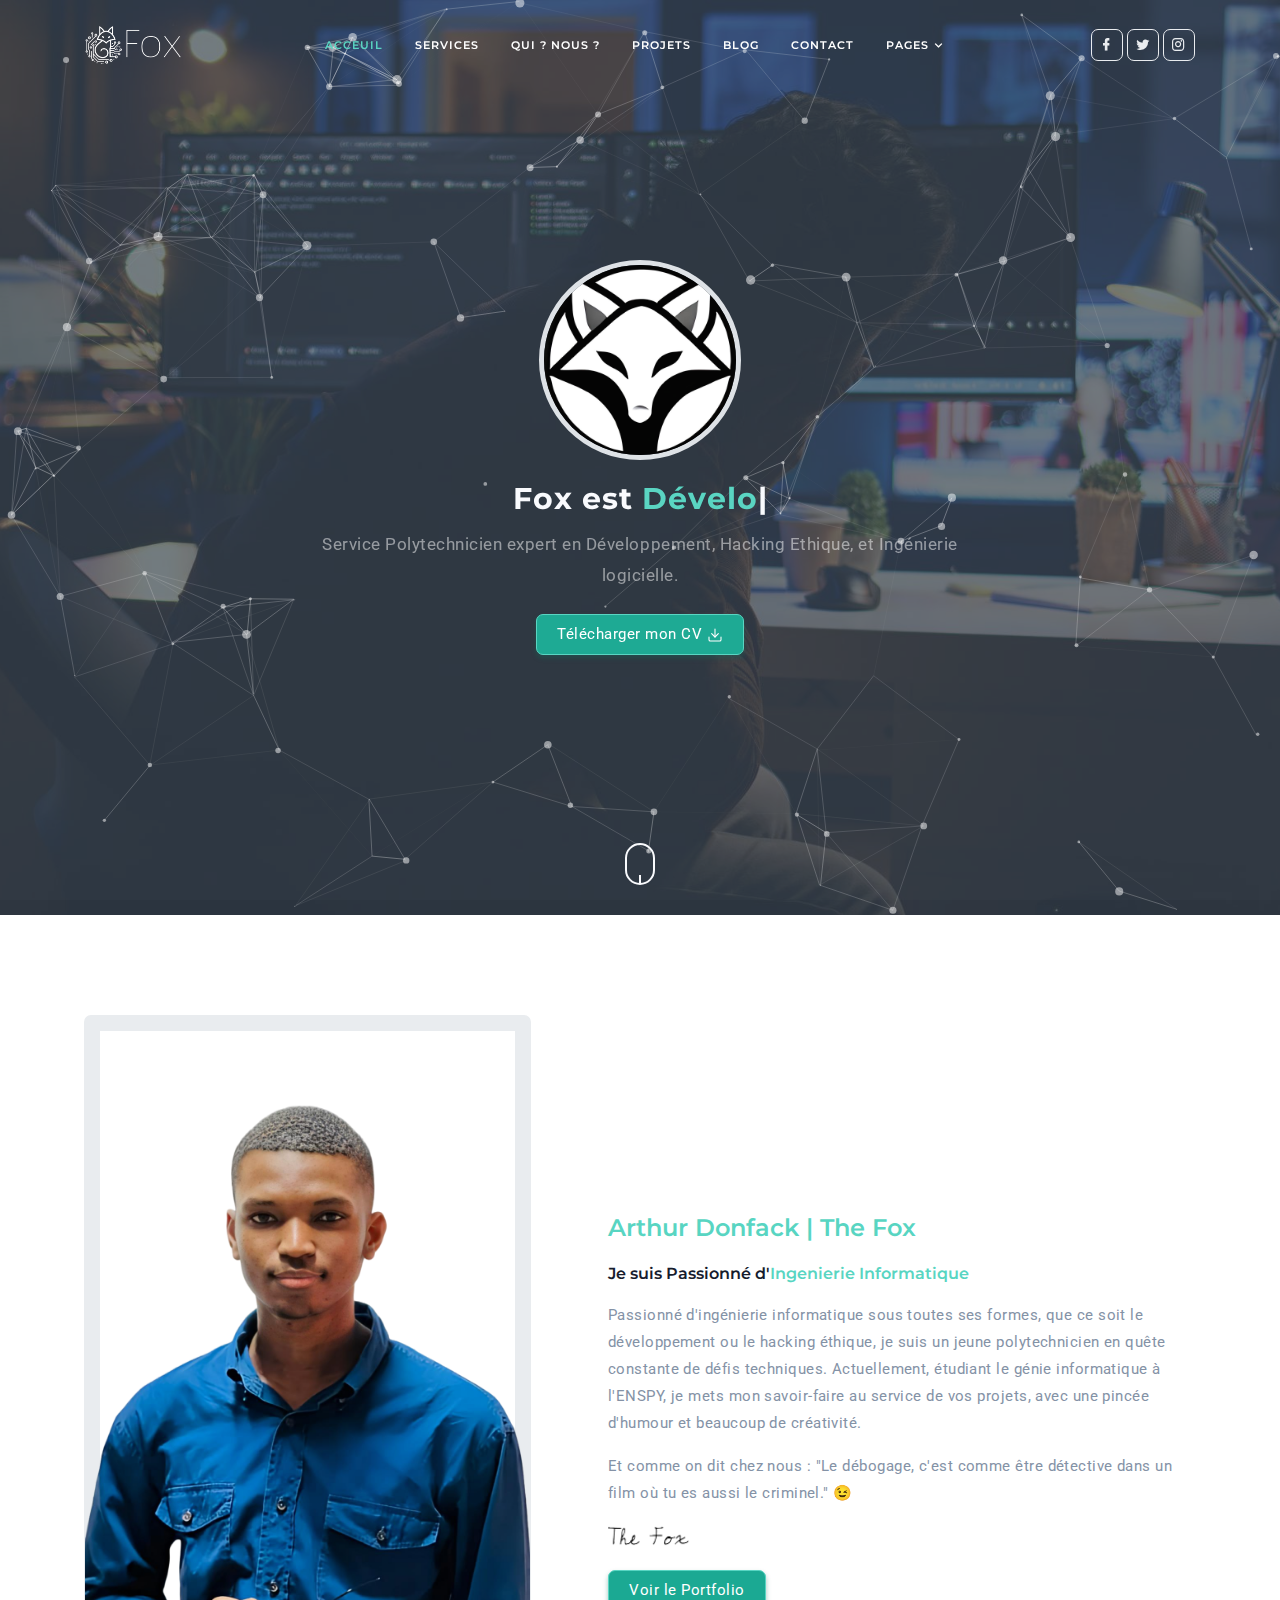
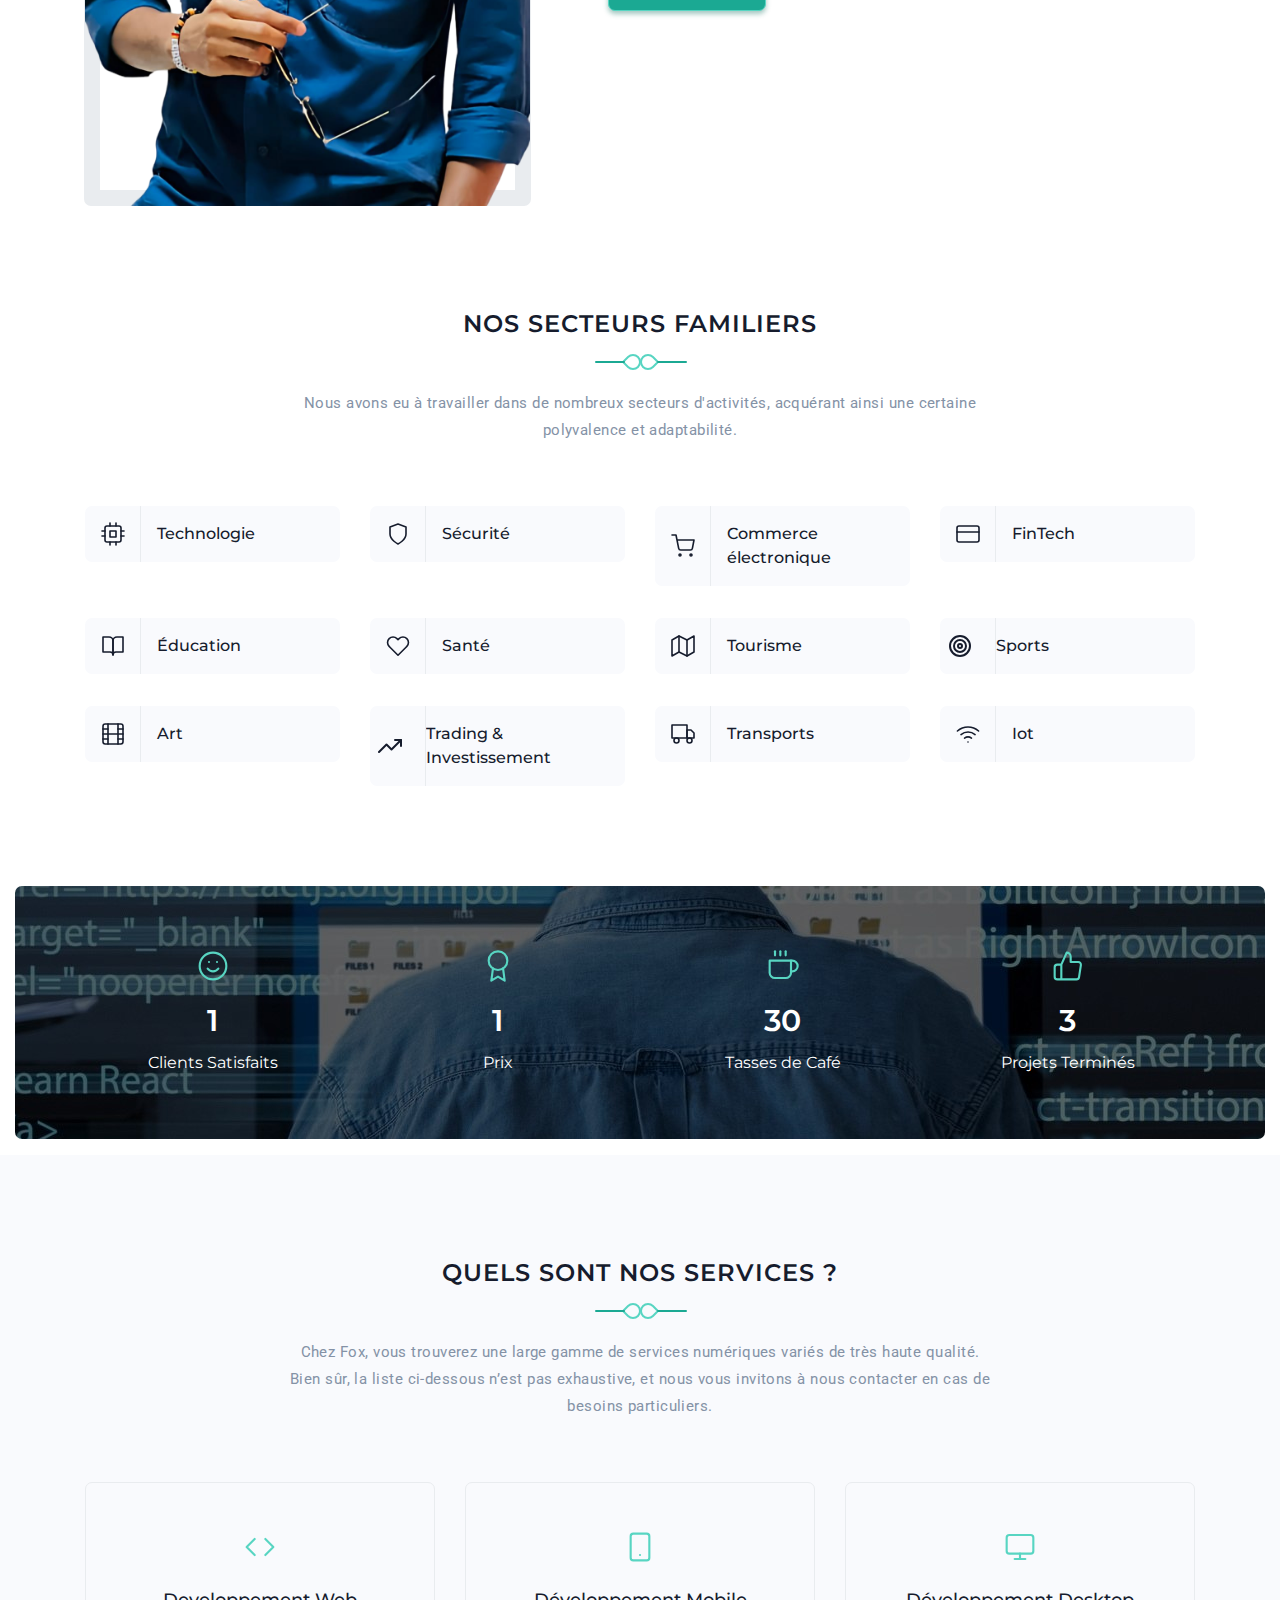
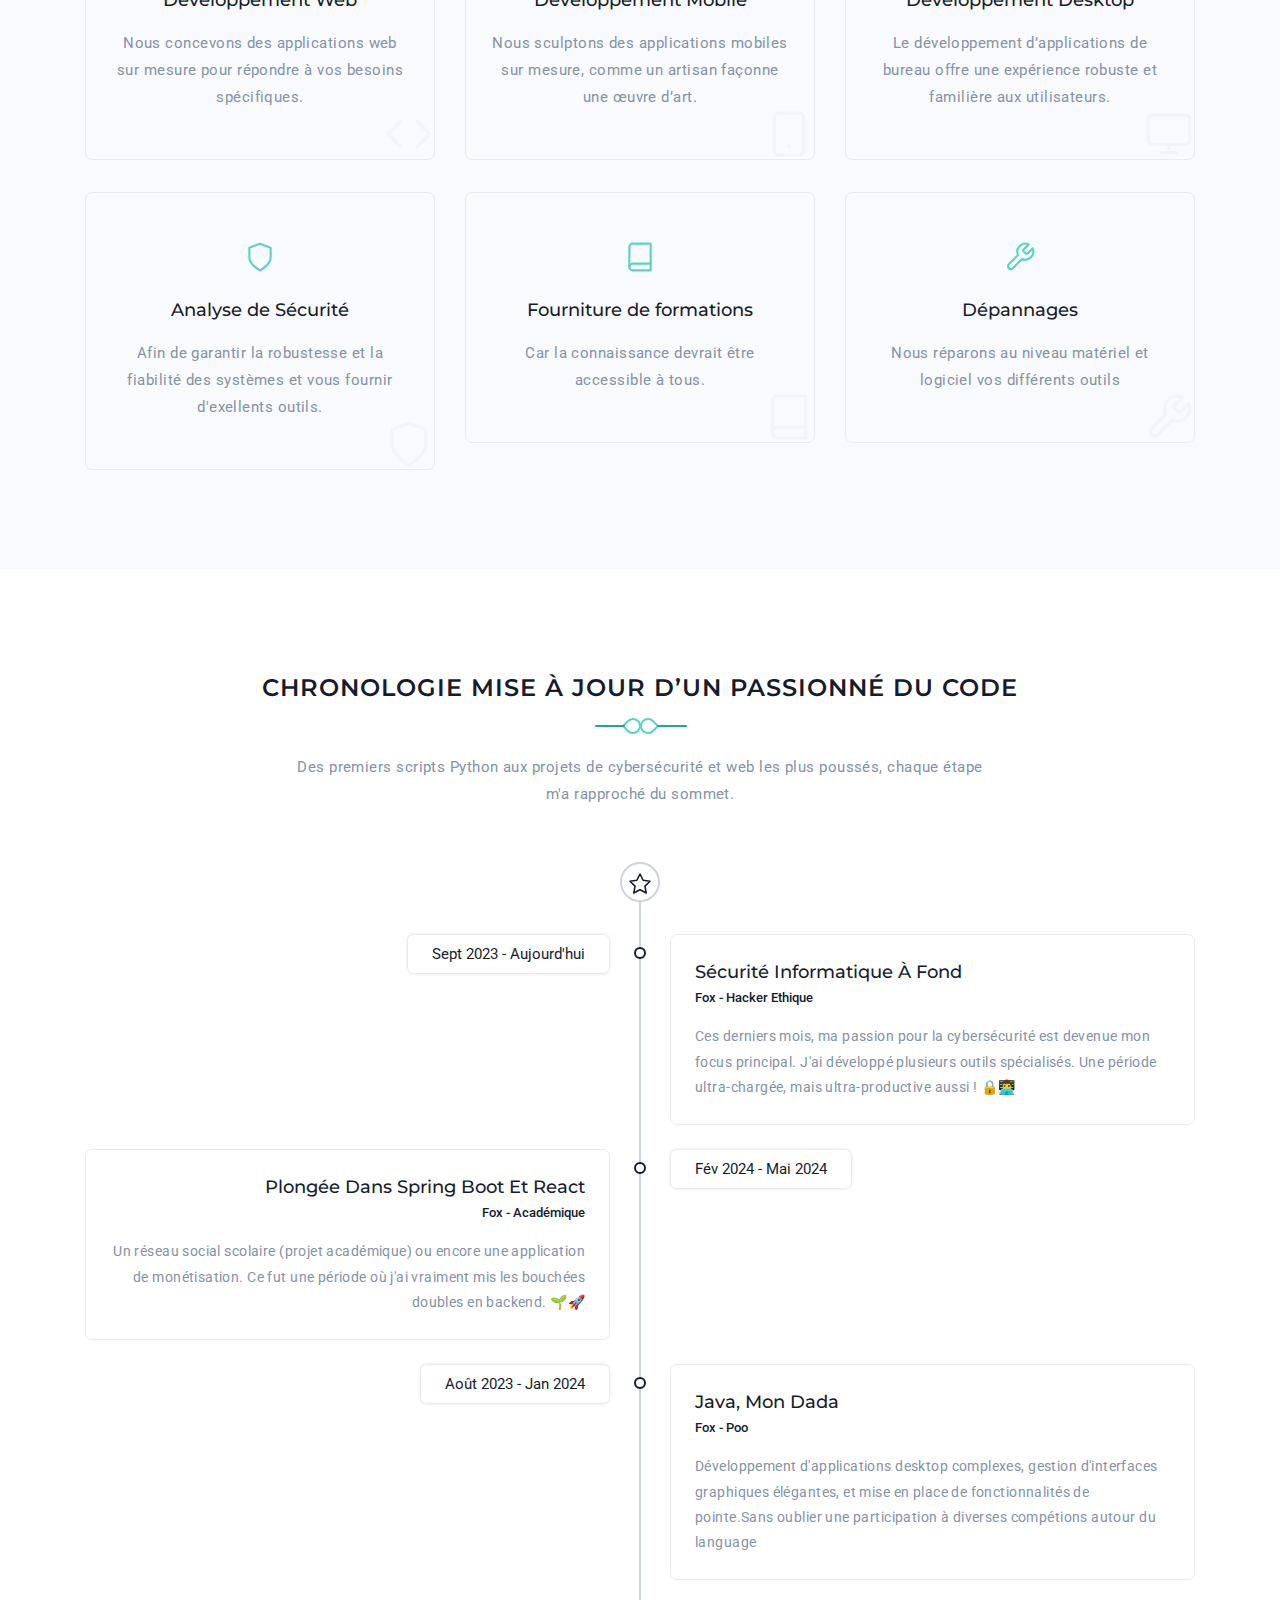
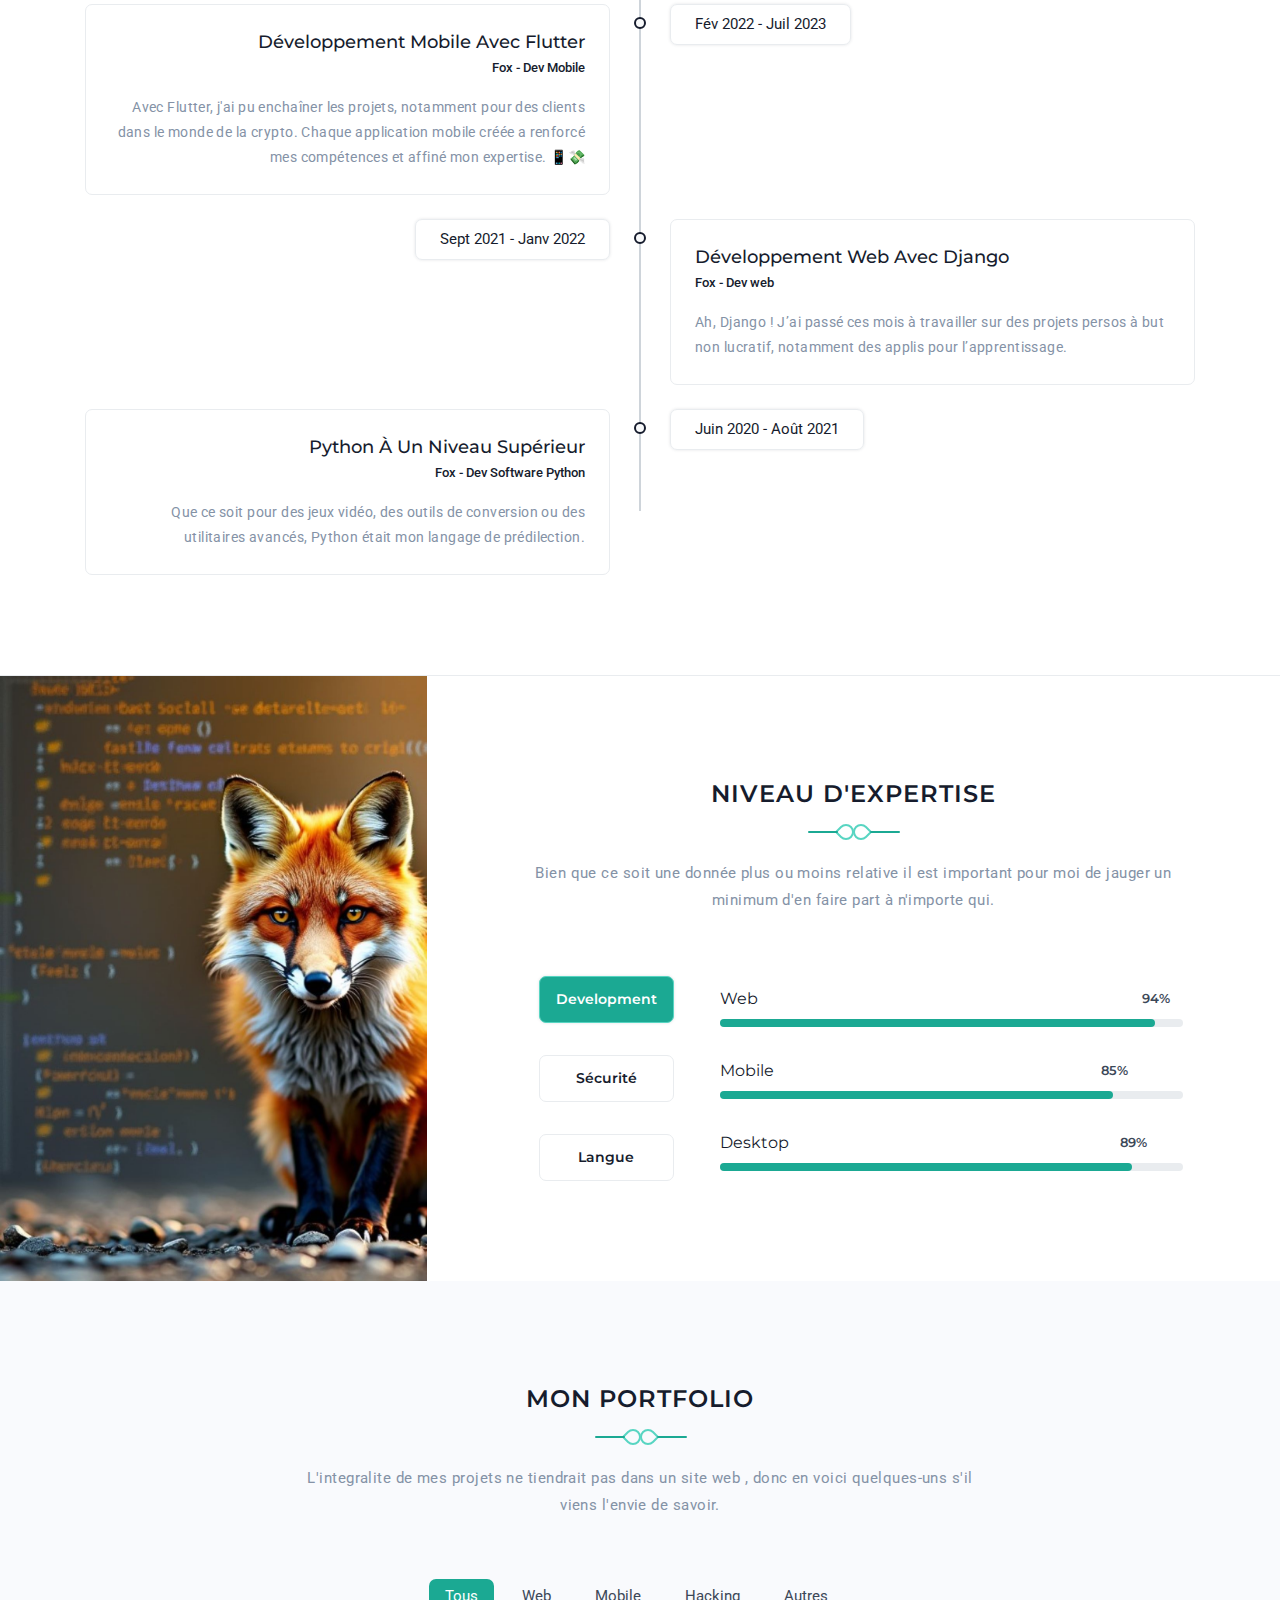
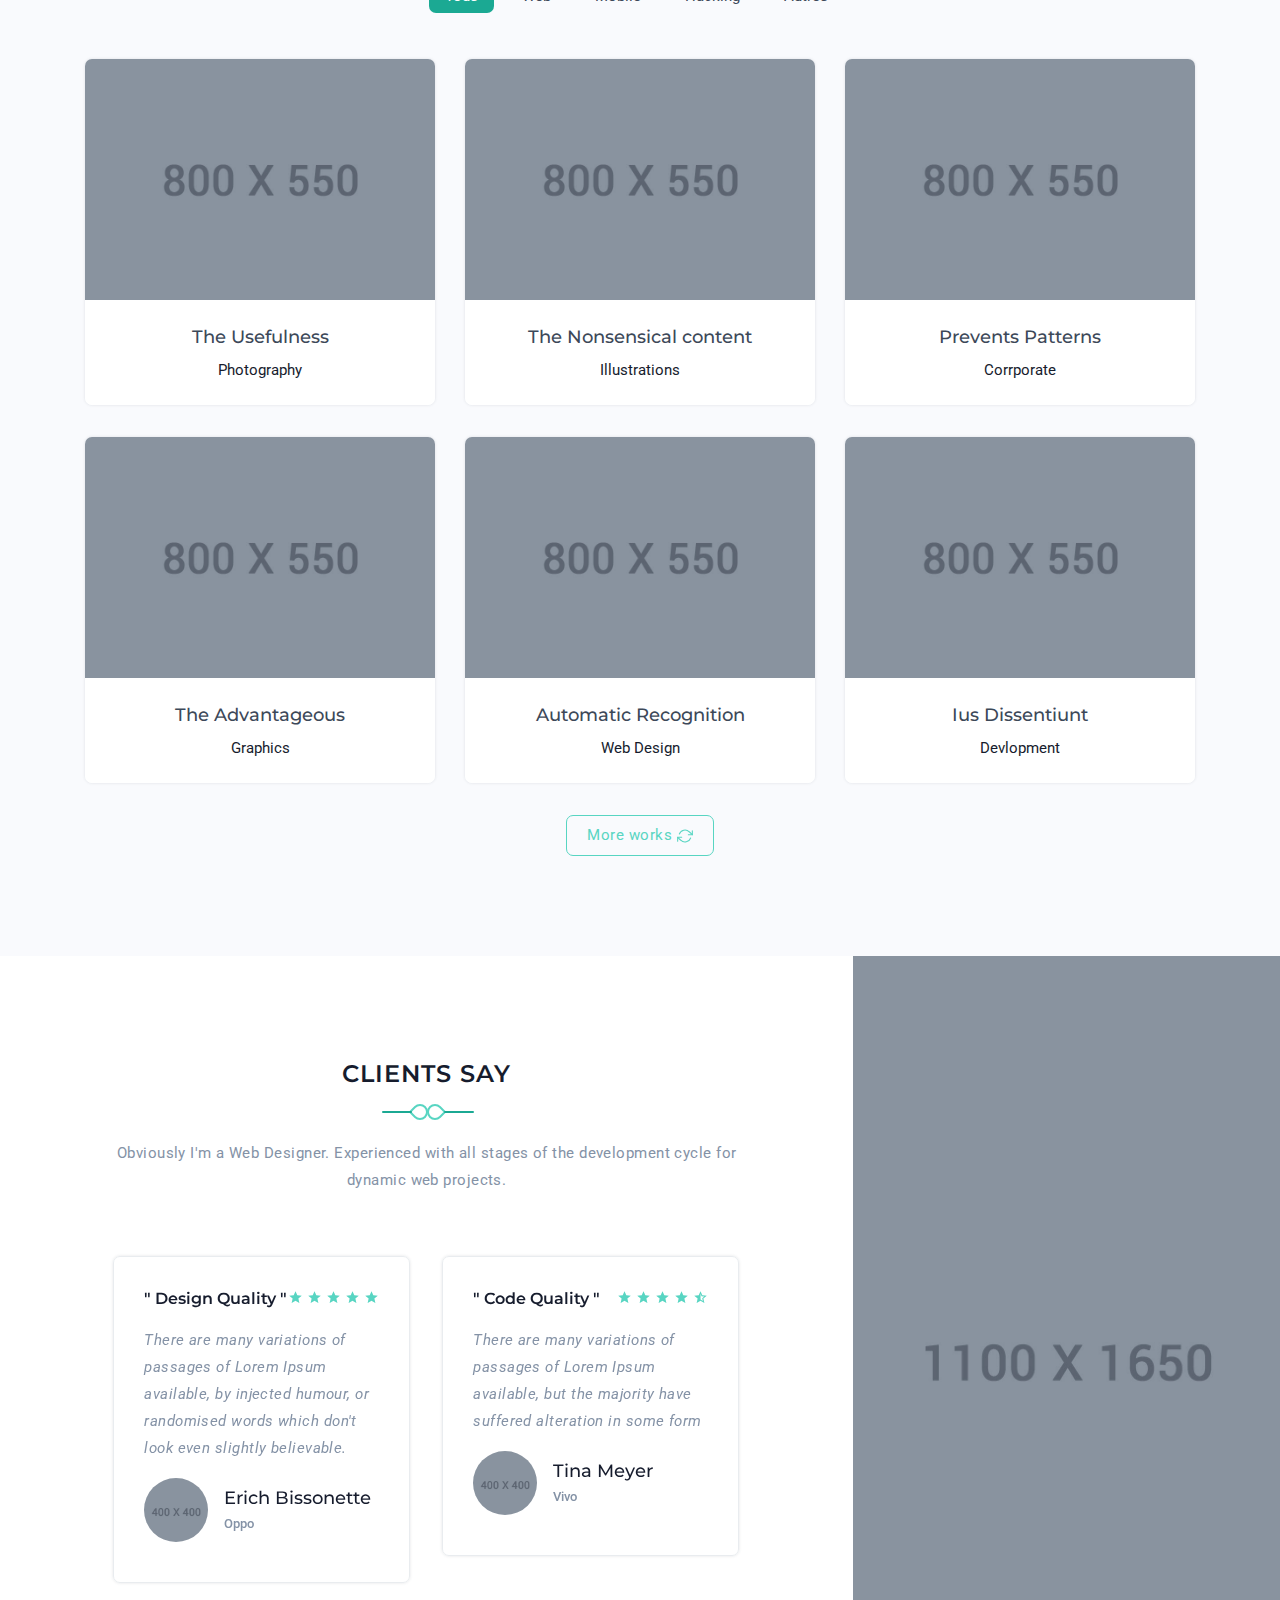
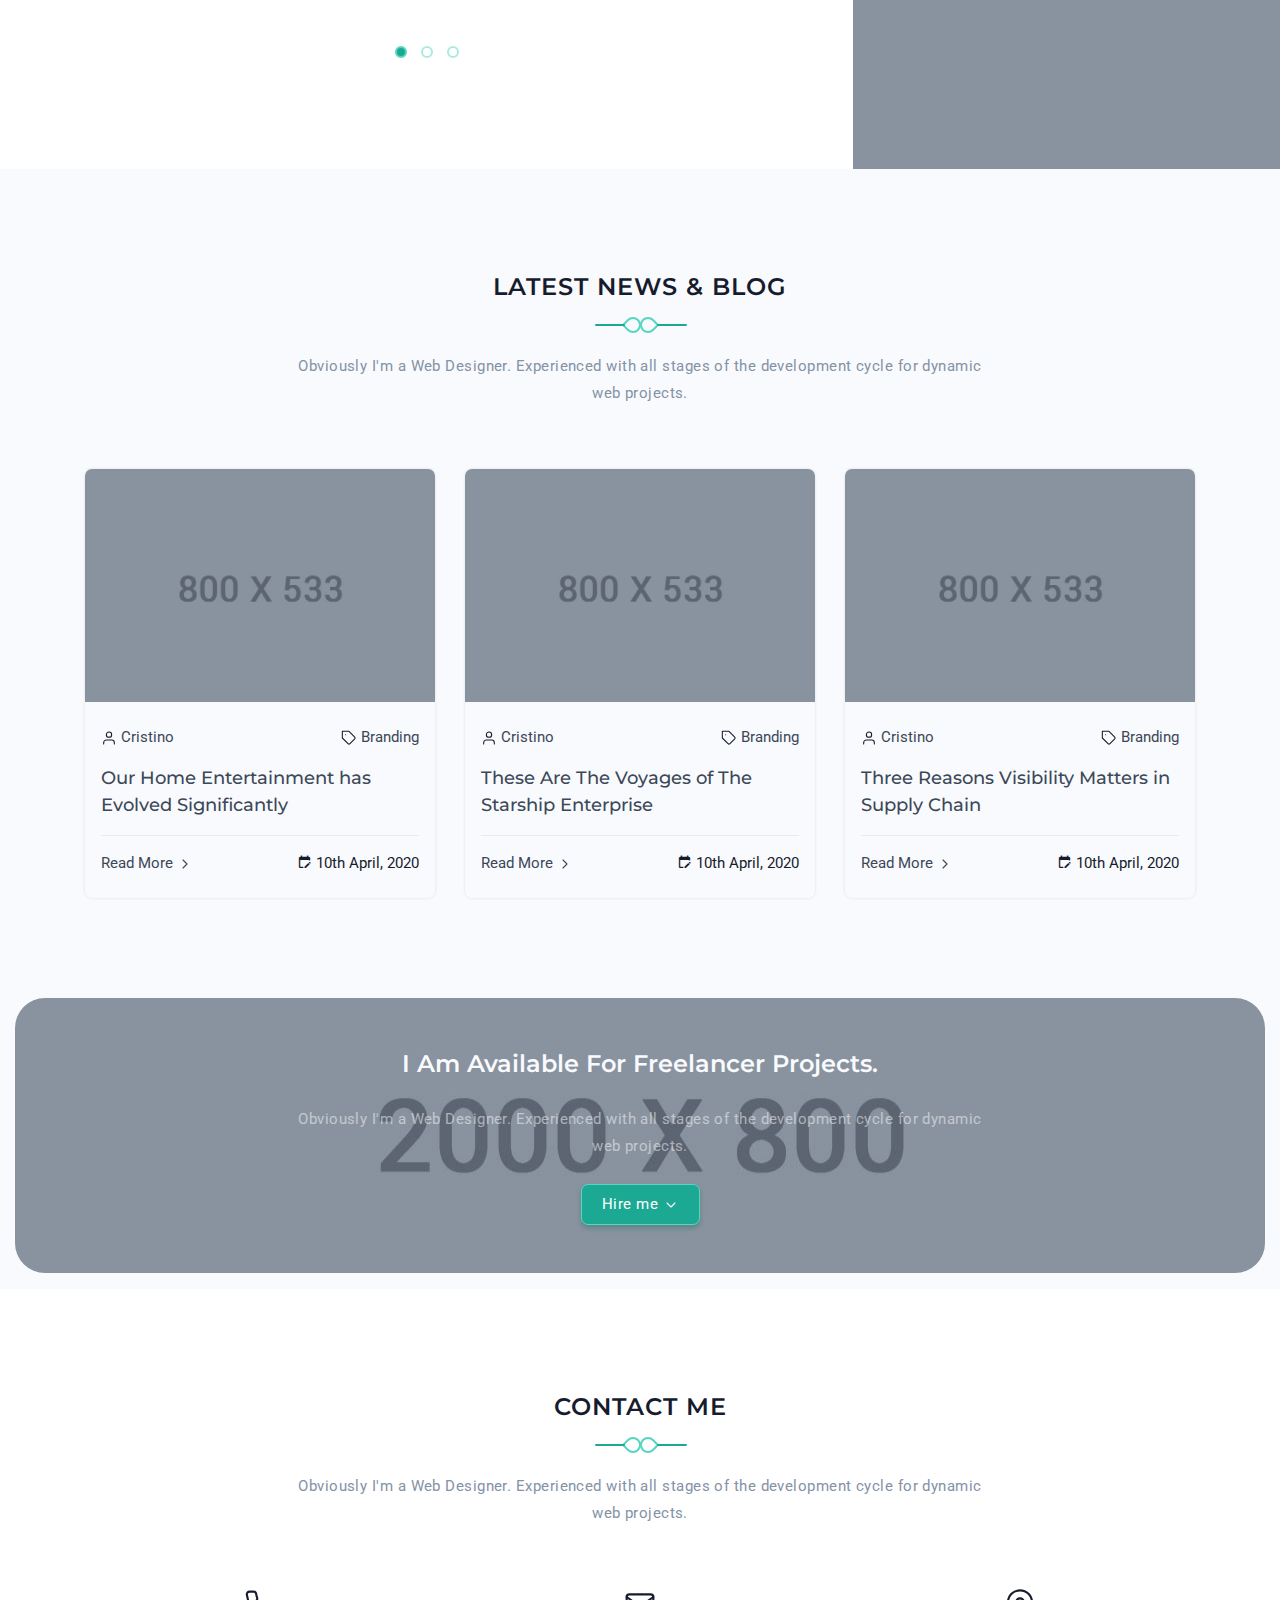
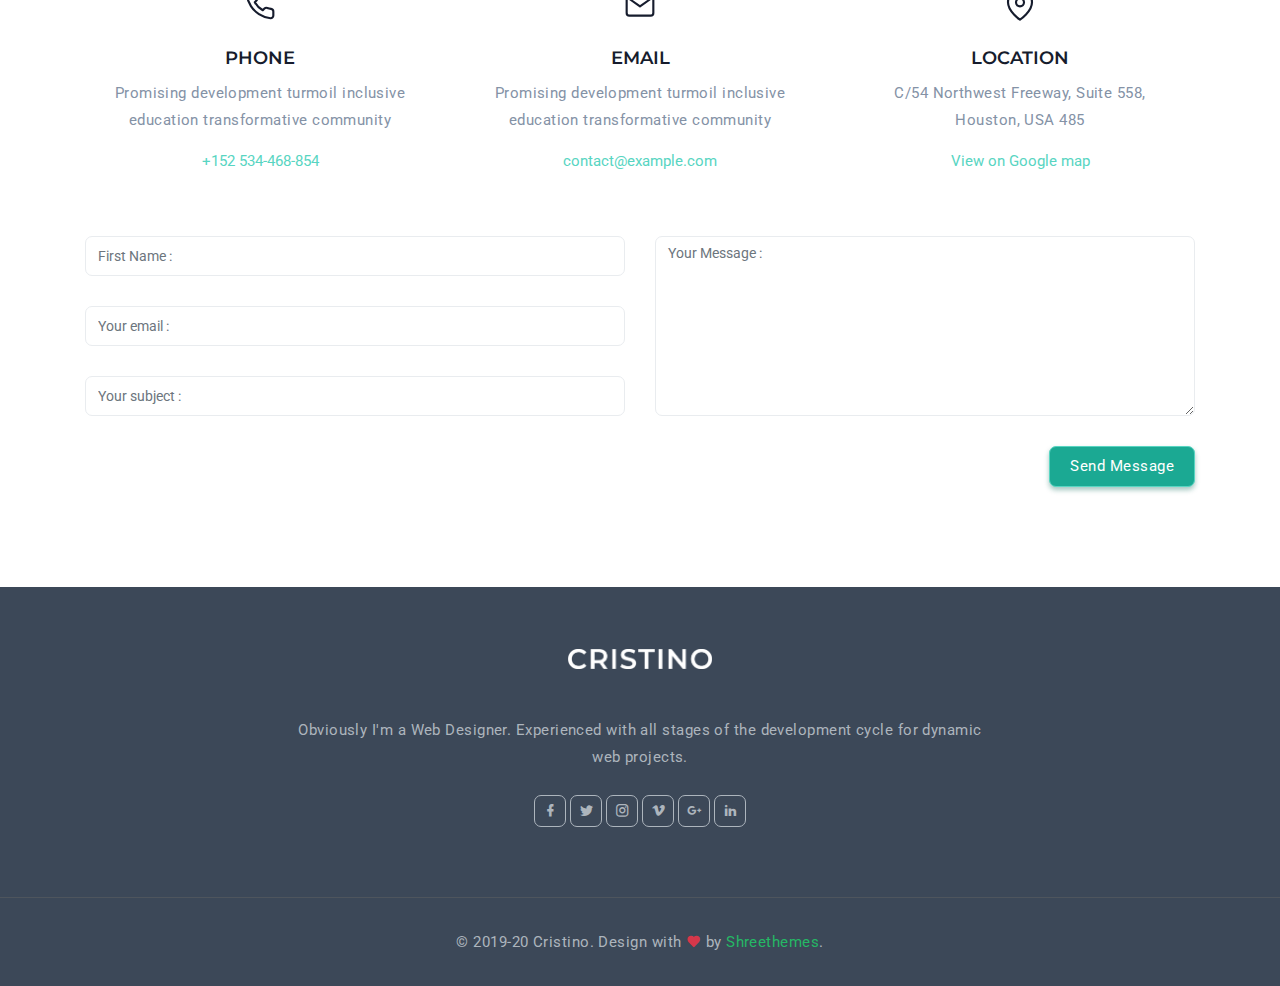
==== commit 16bc5902: "MAJ" ====
--- a/index.html
+++ b/index.html
@@ -387,10 +387,10 @@
                     <div class="col-12 text-center">
                         <div class="section-title">
                             <div class="titles">
-                                <h4 class="title title-line text-uppercase mb-4 pb-4">What Do I Offer ?</h4>
+                                <h4 class="title title-line text-uppercase mb-4 pb-4">Quels sont nos Services ?</h4>
                                 <span></span>
                             </div>
-                            <p class="text-muted mx-auto para-desc mb-0">Obviously I'm a Web Designer. Experienced with all stages of the development cycle for dynamic web projects.</p>
+                            <p class="text-muted mx-auto para-desc mb-0">Chez Fox, vous trouverez une large gamme de services numériques variés de très haute qualité. Bien sûr, la liste ci-dessous n’est pas exhaustive, et nous vous invitons à nous contacter en cas de besoins particuliers.</p>
                         </div>
                     </div><!--end col-->
                 </div><!--end row-->
@@ -403,7 +403,7 @@
                             </div>
                             <div class="content mt-4">
                                 <h5 class="title">Developpement Web</h5>
-                                <p class="text-muted mt-3 mb-0">It is a long established fact that a reader will be distracted by the when looking at its layout.</p>
+                                <p class="text-muted mt-3 mb-0">Nous concevons des applications web sur mesure pour répondre à vos besoins spécifiques.</p>
                             </div>
                             <div class="big-icon">
                                 <i data-feather="code" class="fea icons"></i>
@@ -418,7 +418,7 @@
                             </div>
                             <div class="content mt-4">
                                 <h5 class="title">Développement Mobile</h5>
-                                <p class="text-muted mt-3 mb-0">It is a long established fact that a reader will be distracted by the when looking at its layout.</p>
+                                <p class="text-muted mt-3 mb-0">Nous sculptons des applications mobiles sur mesure, comme un artisan façonne une œuvre d’art.</p>
                             </div>
                             <div class="big-icon">
                                 <i data-feather="smartphone" class="fea icons"></i>
@@ -433,7 +433,7 @@
                             </div>
                             <div class="content mt-4">
                                 <h5 class="title">Développement Desktop</h5>
-                                <p class="text-muted mt-3 mb-0">It is a long established fact that a reader will be distracted by the when looking at its layout.</p>
+                                <p class="text-muted mt-3 mb-0">Le développement d’applications de bureau offre une expérience robuste et familière aux utilisateurs.</p>
                             </div>
                             <div class="big-icon">
                                 <i data-feather="monitor" class="fea icons"></i>
@@ -447,8 +447,8 @@
                                 <i data-feather="shield" class="fea icon-md"></i>
                             </div>
                             <div class="content mt-4">
-                                <h5 class="title">Analyse Sécurite</h5>
-                                <p class="text-muted mt-3 mb-0">It is a long established fact that a reader will be distracted by the when looking at its layout.</p>
+                                <h5 class="title">Analyse de Sécurité</h5>
+                                <p class="text-muted mt-3 mb-0">Afin de garantir la robustesse et la fiabilité des systèmes et vous fournir d'exellents outils.</p>
                             </div>
                             <div class="big-icon">
                                 <i data-feather="shield" class="fea icons"></i>
@@ -463,7 +463,7 @@
                             </div>
                             <div class="content mt-4">
                                 <h5 class="title">Fourniture de formations</h5>
-                                <p class="text-muted mt-3 mb-0">It is a long established fact that a reader will be distracted by the when looking at its layout.</p>
+                                <p class="text-muted mt-3 mb-0">Car la connaissance devrait être accessible à tous.</p>
                             </div>
                             <div class="big-icon">
                                 <i data-feather="book" class="fea icons"></i>
@@ -478,7 +478,7 @@
                             </div>
                             <div class="content mt-4">
                                 <h5 class="title">Dépannages</h5>
-                                <p class="text-muted mt-3 mb-0">It is a long established fact that a reader will be distracted by the when looking at its layout.</p>
+                                <p class="text-muted mt-3 mb-0">Nous réparons au niveau matériel et logiciel vos différents outils</p>
                             </div>
                             <div class="big-icon">
                                 <i data-feather="tool" class="fea icons"></i>
@@ -497,10 +497,10 @@
                     <div class="col-12 text-center">
                         <div class="section-title">
                             <div class="titles">
-                                <h4 class="title title-line text-uppercase mb-4 pb-4">Work Participation</h4>
+                                <h4 class="title title-line text-uppercase mb-4 pb-4">Chronologie mise à jour d’un Passionné du Code</h4>
                                 <span></span>
                             </div>
-                            <p class="text-muted mx-auto para-desc mb-0">Obviously I'm a Web Designer. Experienced with all stages of the development cycle for dynamic web projects.</p>
+                            <p class="text-muted mx-auto para-desc mb-0">Des premiers scripts Python aux projets de cybersécurité et web les plus poussés, chaque étape m'a rapproché du sommet.</p>
                         </div>
                     </div><!--end col-->
                 </div><!--end row-->
@@ -514,13 +514,14 @@
                             <div class="timeline-item mt-4">
                                 <div class="row">
                                     <div class="col-lg-6 col-md-6 col-sm-6">
-                                        <div class="duration date-label-left border rounded p-2 pl-4 pr-4 position-relative shadow text-left">2015 - 2018</div>
+                                        <div class="duration date-label-left border rounded p-2 pl-4 pr-4 position-relative shadow text-left">Sept 2023 - Aujourd'hui</div>
                                     </div><!--end col-->
                                     <div class="col-lg-6 col-md-6 col-sm-6">
                                         <div class="event event-description-right rounded p-4 border float-left text-left">
-                                            <h5 class="title mb-0 text-capitalize">UX Designer</h5>
-                                            <small class="company">Vivo - Senior Designer</small>
-                                            <p class="timeline-subtitle mt-3 mb-0 text-muted">The generated injected humour, or non-characteristic words etc. Cum sociis natoque penatibus et magnis dis parturient montes, nascetur ridiculus mus. Donec quam felis,</p>
+                                            <h5 class="title mb-0 text-capitalize">Sécurité Informatique à Fond
+                                            </h5>
+                                            <small class="company">Fox - Hacker Ethique</small>
+                                            <p class="timeline-subtitle mt-3 mb-0 text-muted">Ces derniers mois, ma passion pour la cybersécurité est devenue mon focus principal. J'ai développé plusieurs outils spécialisés. Une période ultra-chargée, mais ultra-productive aussi ! 🔒👨‍💻</p>
                                         </div>
                                     </div><!--end col-->
                                 </div><!--end row-->
@@ -530,13 +531,13 @@
                                 <div class="row">
                                     <div class="col-lg-6 col-md-6 col-sm-6 order-sm-1 order-2">
                                         <div class="event event-description-left rounded p-4 border float-left text-right">
-                                            <h5 class="title mb-0 text-capitalize">Web Developer</h5>
-                                            <small class="company">Oppo - HR Manager</small>
-                                            <p class="timeline-subtitle mt-3 mb-0 text-muted">Lorem ipsum dolor sit amet, consectetur adipiscing elit. Cras lacinia magna vel molestie faucibus. Donec auctor et urnaLorem ipsum dolor sit amet.</p>
+                                            <h5 class="title mb-0 text-capitalize">Plongée dans Spring Boot et React</h5>
+                                            <small class="company">Fox - Académique</small>
+                                            <p class="timeline-subtitle mt-3 mb-0 text-muted">Un réseau social scolaire (projet académique) ou encore une application de monétisation. Ce fut une période où j'ai vraiment mis les bouchées doubles en backend. 🌱🚀</p>
                                         </div>
                                     </div><!--end col-->
                                     <div class="col-lg-6 col-md-6 col-sm-6 order-sm-2 order-1">
-                                        <div class="duration duration-right rounded border p-2 pl-4 pr-4 position-relative shadow text-left">2012 - 2015</div>
+                                        <div class="duration duration-right rounded border p-2 pl-4 pr-4 position-relative shadow text-left">Fév 2024 - Mai 2024</div>
                                     </div><!--end col-->
                                 </div><!--end row-->
                             </div><!--end timeline item-->
@@ -544,14 +545,60 @@
                             <div class="timeline-item mt-4">
                                 <div class="row">
                                     <div class="col-lg-6 col-md-6 col-sm-6">
-                                        <div class="duration date-label-left border rounded p-2 pl-4 pr-4 position-relative shadow text-left"> 2012 - 2010</div>
+                                        <div class="duration date-label-left border rounded p-2 pl-4 pr-4 position-relative shadow text-left"> Août 2023 - Jan 2024</div>
                                     </div><!--end col-->
                                     <div class="col-lg-6 col-md-6 col-sm-6">
                                         <div class="event event-description-right rounded p-4 border float-left text-left">
-                                            <h5 class="title mb-0 text-capitalize">Graphic Designer</h5>
-                                            <small class="company">Apple - Testor</small>
-                                            <p class="timeline-subtitle mt-3 mb-0 text-muted">Therefore always free from repetition, injected humour, or non-characteristic words etc. Cum sociis natoque penatibus et magnis dis parturient montes, nascetur ridiculus mus. Donec quam felis, </p>
+                                            <h5 class="title mb-0 text-capitalize">Java, mon dada
+                                            </h5>
+                                            <small class="company">Fox - Poo</small>
+                                            <p class="timeline-subtitle mt-3 mb-0 text-muted"> Développement d'applications desktop complexes, gestion d'interfaces graphiques élégantes, et mise en place de fonctionnalités de pointe.Sans oublier une participation à diverses compétions autour du language </p>
                                         </div>
+                                    </div><!--end col-->
+                                </div><!--end row-->
+                            </div><!--end timeline item-->
+
+                            <div class="timeline-item mt-4">
+                                <div class="row">
+                                    <div class="col-lg-6 col-md-6 col-sm-6 order-sm-1 order-2">
+                                        <div class="event event-description-left rounded p-4 border float-left text-right">
+                                            <h5 class="title mb-0 text-capitalize">Développement Mobile avec Flutter</h5>
+                                            <small class="company">Fox - Dev Mobile</small>
+                                            <p class="timeline-subtitle mt-3 mb-0 text-muted">Avec Flutter, j'ai pu enchaîner les projets, notamment pour des clients dans le monde de la crypto. Chaque application mobile créée a renforcé mes compétences et affiné mon expertise. 📱💸</p>
+                                        </div>
+                                    </div><!--end col-->
+                                    <div class="col-lg-6 col-md-6 col-sm-6 order-sm-2 order-1">
+                                        <div class="duration duration-right rounded border p-2 pl-4 pr-4 position-relative shadow text-left">Fév 2022 - Juil 2023</div>
+                                    </div><!--end col-->
+                                </div><!--end row-->
+                            </div><!--end timeline item-->
+
+                            <div class="timeline-item mt-4">
+                                <div class="row">
+                                    <div class="col-lg-6 col-md-6 col-sm-6">
+                                        <div class="duration date-label-left border rounded p-2 pl-4 pr-4 position-relative shadow text-left"> Sept 2021 - Janv 2022</div>
+                                    </div><!--end col-->
+                                    <div class="col-lg-6 col-md-6 col-sm-6">
+                                        <div class="event event-description-right rounded p-4 border float-left text-left">
+                                            <h5 class="title mb-0 text-capitalize">Développement Web avec Django
+                                            </h5>
+                                            <small class="company">Fox - Dev web</small>
+                                            <p class="timeline-subtitle mt-3 mb-0 text-muted">Ah, Django ! J’ai passé ces mois à travailler sur des projets persos à but non lucratif, notamment des applis pour l’apprentissage. </p>
+                                        </div>
+                                    </div><!--end col-->
+                                </div><!--end row-->
+                            </div><!--end timeline item-->
+                            <div class="timeline-item mt-4">
+                                <div class="row">
+                                    <div class="col-lg-6 col-md-6 col-sm-6 order-sm-1 order-2">
+                                        <div class="event event-description-left rounded p-4 border float-left text-right">
+                                            <h5 class="title mb-0 text-capitalize">Python à un Niveau Supérieur</h5>
+                                            <small class="company">Fox - Dev Software Python</small>
+                                            <p class="timeline-subtitle mt-3 mb-0 text-muted"> Que ce soit pour des jeux vidéo, des outils de conversion ou des utilitaires avancés, Python était mon langage de prédilection.</p>
+                                        </div>
+                                    </div><!--end col-->
+                                    <div class="col-lg-6 col-md-6 col-sm-6 order-sm-2 order-1">
+                                        <div class="duration duration-right rounded border p-2 pl-4 pr-4 position-relative shadow text-left">Juin 2020 - Août 2021 </div>
                                     </div><!--end col-->
                                 </div><!--end row-->
                             </div><!--end timeline item-->
@@ -567,17 +614,17 @@
         <section class="cta-full border-top">
             <div class="container-fluid">
                 <div class="row position-relative">
-                    <div class="col-lg-4 padding-less img" style="background-image:url('images/skills.jpg')" data-jarallax='{"speed": 0.5}'></div><!-- end col -->
+                    <div class="col-lg-4 padding-less img" style="background-image:url('images/ThePageSkill.jpg')" data-jarallax='{"speed": 0.5}'></div><!-- end col -->
                     <div class="col-lg-8 offset-lg-4">
                         <div class="cta-full-img-box">
                             <div class="row justify-content-center">
                                 <div class="col-12 text-center">
                                     <div class="section-title">
                                         <div class="titles">
-                                            <h4 class="title title-line text-uppercase mb-4 pb-4">Work Expertise</h4>
+                                            <h4 class="title title-line text-uppercase mb-4 pb-4">Niveau D'expertise</h4>
                                             <span></span>
                                         </div>
-                                        <p class="text-muted mx-auto para-desc mb-0">Obviously I'm a Web Designer. Experienced with all stages of the development cycle for dynamic web projects.</p>
+                                        <p class="text-muted mx-auto para-desc mb-0">Bien que ce soit une donnée plus ou moins relative il est important pour moi de jauger un minimum d'en faire part à n'importe qui.</p>
                                     </div>
                                 </div><!--end col-->
                             </div><!--end row-->
@@ -588,7 +635,7 @@
                                         <li class="nav-item mt-4 pt-2">
                                             <a class="nav-link rounded active" id="pills-cloud-tab" data-toggle="pill" href="#pills-cloud" role="tab" aria-controls="pills-cloud" aria-selected="false">
                                                 <div class="skill-container text-center pt-1 pb-1">
-                                                    <h6 class="title mb-0">UX Design</h6>
+                                                    <h6 class="title mb-0">Development</h6>
                                                 </div>
                                             </a><!--end nav link-->
                                         </li><!--end nav item-->
@@ -596,7 +643,7 @@
                                         <li class="nav-item mt-4 pt-2">
                                             <a class="nav-link rounded" id="pills-smart-tab" data-toggle="pill" href="#pills-smart" role="tab" aria-controls="pills-smart" aria-selected="false">
                                                 <div class="skill-container text-center pt-1 pb-1">
-                                                    <h6 class="title mb-0">Language Skill</h6>
+                                                    <h6 class="title mb-0">Sécurité</h6>
                                                 </div>
                                             </a><!--end nav link-->
                                         </li><!--end nav item-->
@@ -604,7 +651,7 @@
                                         <li class="nav-item mt-4 pt-2">
                                             <a class="nav-link rounded" id="pills-apps-tab" data-toggle="pill" href="#pills-apps" role="tab" aria-controls="pills-apps" aria-selected="false">
                                                 <div class="skill-container text-center pt-1 pb-1">
-                                                    <h6 class="title mb-0">Web development</h6>
+                                                    <h6 class="title mb-0">Langue</h6>
                                                 </div>
                                             </a><!--end nav link-->
                                         </li><!--end nav item-->
@@ -615,26 +662,26 @@
                                     <div class="tab-content pl-lg-4" id="pills-tabContent">
                                         <div class="tab-pane fade show active" id="pills-cloud" role="tabpanel" aria-labelledby="pills-cloud-tab">
                                             <div class="progress-box mt-4 pt-2">
-                                                <h6 class="font-weight-normal">HTML</h6>
+                                                <h6 class="font-weight-normal">Web</h6>
                                                 <div class="progress">
-                                                    <div class="progress-bar position-relative bg-primary" style="width:84%;">
-                                                        <div class="progress-value d-block text-dark h6">84%</div>
+                                                    <div class="progress-bar position-relative bg-primary" style="width:94%;">
+                                                        <div class="progress-value d-block text-dark h6">94%</div>
                                                     </div>
                                                 </div>
                                             </div><!--end process box-->
                                             <div class="progress-box mt-4 pt-2">
-                                                <h6 class="font-weight-normal">CSS</h6>
+                                                <h6 class="font-weight-normal">Mobile</h6>
                                                 <div class="progress">
-                                                    <div class="progress-bar position-relative bg-primary" style="width:75%;">
-                                                        <div class="progress-value d-block text-dark h6">75%</div>
+                                                    <div class="progress-bar position-relative bg-primary" style="width:85%;">
+                                                        <div class="progress-value d-block text-dark h6">85%</div>
                                                     </div>
                                                 </div>
                                             </div><!--end process box-->
                                             <div class="progress-box mt-4 pt-2">
-                                                <h6 class="font-weight-normal">JQuery</h6>
+                                                <h6 class="font-weight-normal">Desktop</h6>
                                                 <div class="progress">
-                                                    <div class="progress-bar position-relative bg-primary" style="width:79%;">
-                                                        <div class="progress-value d-block text-dark h6">79%</div>
+                                                    <div class="progress-bar position-relative bg-primary" style="width:89%;">
+                                                        <div class="progress-value d-block text-dark h6">89%</div>
                                                     </div>
                                                 </div>
                                             </div><!--end process box-->
@@ -642,26 +689,26 @@
                                         
                                         <div class="tab-pane fade" id="pills-smart" role="tabpanel" aria-labelledby="pills-smart-tab">
                                             <div class="progress-box mt-4 pt-2">
-                                                <h6 class="font-weight-normal">English</h6>
+                                                <h6 class="font-weight-normal">Conception D'outils</h6>
                                                 <div class="progress">
-                                                    <div class="progress-bar position-relative bg-primary" style="width:84%;">
-                                                        <div class="progress-value d-block text-dark h6">84%</div>
+                                                    <div class="progress-bar position-relative bg-primary" style="width:74%;">
+                                                        <div class="progress-value d-block text-dark h6">74%</div>
                                                     </div>
                                                 </div>
                                             </div><!--end process box-->
                                             <div class="progress-box mt-4 pt-2">
-                                                <h6 class="font-weight-normal">Spanish</h6>
+                                                <h6 class="font-weight-normal">Tests</h6>
                                                 <div class="progress">
-                                                    <div class="progress-bar position-relative bg-primary" style="width:75%;">
-                                                        <div class="progress-value d-block text-dark h6">75%</div>
+                                                    <div class="progress-bar position-relative bg-primary" style="width:85%;">
+                                                        <div class="progress-value d-block text-dark h6">85%</div>
                                                     </div>
                                                 </div>
                                             </div><!--end process box-->
                                             <div class="progress-box mt-4 pt-2">
-                                                <h6 class="font-weight-normal">German</h6>
+                                                <h6 class="font-weight-normal">Protection</h6>
                                                 <div class="progress">
-                                                    <div class="progress-bar position-relative bg-primary" style="width:79%;">
-                                                        <div class="progress-value d-block text-dark h6">79%</div>
+                                                    <div class="progress-bar position-relative bg-primary" style="width:99%;">
+                                                        <div class="progress-value d-block text-dark h6">99%</div>
                                                     </div>
                                                 </div>
                                             </div><!--end process box-->
@@ -669,18 +716,26 @@
 
                                         <div class="tab-pane fade" id="pills-apps" role="tabpanel" aria-labelledby="pills-apps-tab">
                                             <div class="progress-box mt-4 pt-2">
-                                                <h6 class="font-weight-normal">Photoshop</h6>
+                                                <h6 class="font-weight-normal">Français</h6>
                                                 <div class="progress">
-                                                    <div class="progress-bar position-relative bg-primary" style="width:84%;">
-                                                        <div class="progress-value d-block text-dark h6">84%</div>
+                                                    <div class="progress-bar position-relative bg-primary" style="width:99%;">
+                                                        <div class="progress-value d-block text-dark h6">99%</div>
                                                     </div>
                                                 </div>
                                             </div><!--end process box-->
                                             <div class="progress-box mt-4 pt-2">
-                                                <h6 class="font-weight-normal">Sketch</h6>
+                                                <h6 class="font-weight-normal">Anglais - Oral</h6>
                                                 <div class="progress">
-                                                    <div class="progress-bar position-relative bg-primary" style="width:75%;">
-                                                        <div class="progress-value d-block text-dark h6">75%</div>
+                                                    <div class="progress-bar position-relative bg-primary" style="width:50%;">
+                                                        <div class="progress-value d-block text-dark h6">50%</div>
+                                                    </div>
+                                                </div>
+                                            </div>
+                                            <div class="progress-box mt-4 pt-2">
+                                                <h6 class="font-weight-normal">Anglais - Ecrit</h6>
+                                                <div class="progress">
+                                                    <div class="progress-bar position-relative bg-primary" style="width:80%;">
+                                                        <div class="progress-value d-block text-dark h6">80%</div>
                                                     </div>
                                                 </div>
                                             </div>
@@ -702,10 +757,10 @@
                     <div class="col-12 text-center">
                         <div class="section-title">
                             <div class="titles">
-                                <h4 class="title title-line text-uppercase mb-4 pb-4">My Portfolio</h4>
+                                <h4 class="title title-line text-uppercase mb-4 pb-4">Mon PortFolio</h4>
                                 <span></span>
                             </div>
-                            <p class="text-muted mx-auto para-desc mb-0">Obviously I'm a Web Designer. Experienced with all stages of the development cycle for dynamic web projects.</p>
+                            <p class="text-muted mx-auto para-desc mb-0">L'integralite de mes projets ne tiendrait pas dans un site web , donc en voici quelques-uns s'il viens l'envie de savoir.</p>
                         </div>
                     </div><!--end col-->
                 </div><!--end row-->
@@ -715,11 +770,11 @@
                 <div class="row mt-4 pt-2">
                     <div class="col-lg-12">
                         <ul class="portfolioFilter text-center mb-0 list-unstyled">
-                            <li class="list-inline-item mb-3"><a href="#" data-filter="*" class="active text-dark mr-2 py-2 px-3 rounded">All</a></li>
-                            <li class="list-inline-item mb-3"><a href="#" data-filter=".natural" class="text-dark mr-2 py-2 px-3 rounded">Natural</a></li>
-                            <li class="list-inline-item mb-3"><a href="#" data-filter=".creative" class="text-dark mr-2 py-2 px-3 rounded">Creative</a></li>
-                            <li class="list-inline-item mb-3"><a href="#" data-filter=".personal" class="text-dark mr-2 py-2 px-3 rounded">Personal</a></li>
-                            <li class="list-inline-item mb-3"><a href="#" data-filter=".photography" class="text-dark mr-2 py-2 px-3 rounded">Photography</a></li>
+                            <li class="list-inline-item mb-3"><a href="#" data-filter="*" class="active text-dark mr-2 py-2 px-3 rounded">Tous</a></li>
+                            <li class="list-inline-item mb-3"><a href="#" data-filter=".natural" class="text-dark mr-2 py-2 px-3 rounded">Web</a></li>
+                            <li class="list-inline-item mb-3"><a href="#" data-filter=".creative" class="text-dark mr-2 py-2 px-3 rounded">Mobile</a></li>
+                            <li class="list-inline-item mb-3"><a href="#" data-filter=".personal" class="text-dark mr-2 py-2 px-3 rounded">Hacking</a></li>
+                            <li class="list-inline-item mb-3"><a href="#" data-filter=".photography" class="text-dark mr-2 py-2 px-3 rounded">Autres</a></li>
                         </ul>
                     </div><!--end col-->
                 </div><!--end row-->
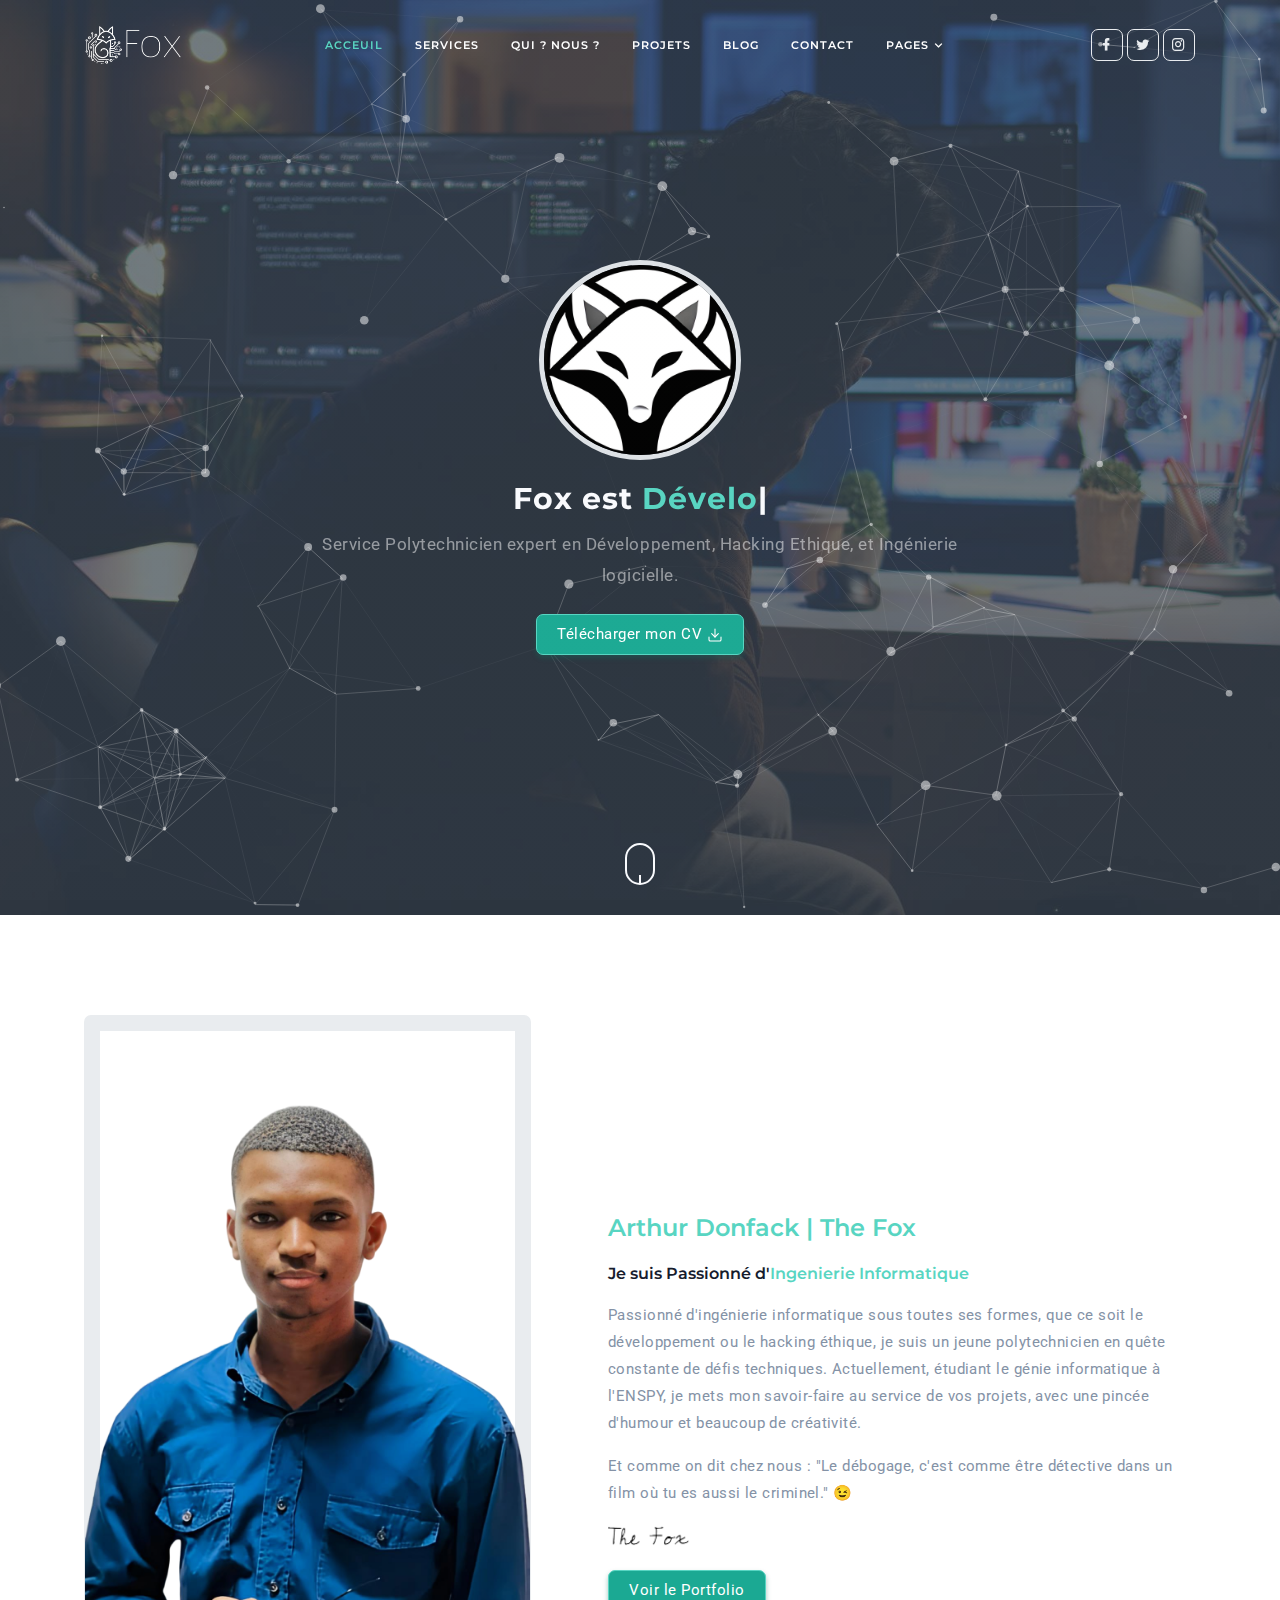
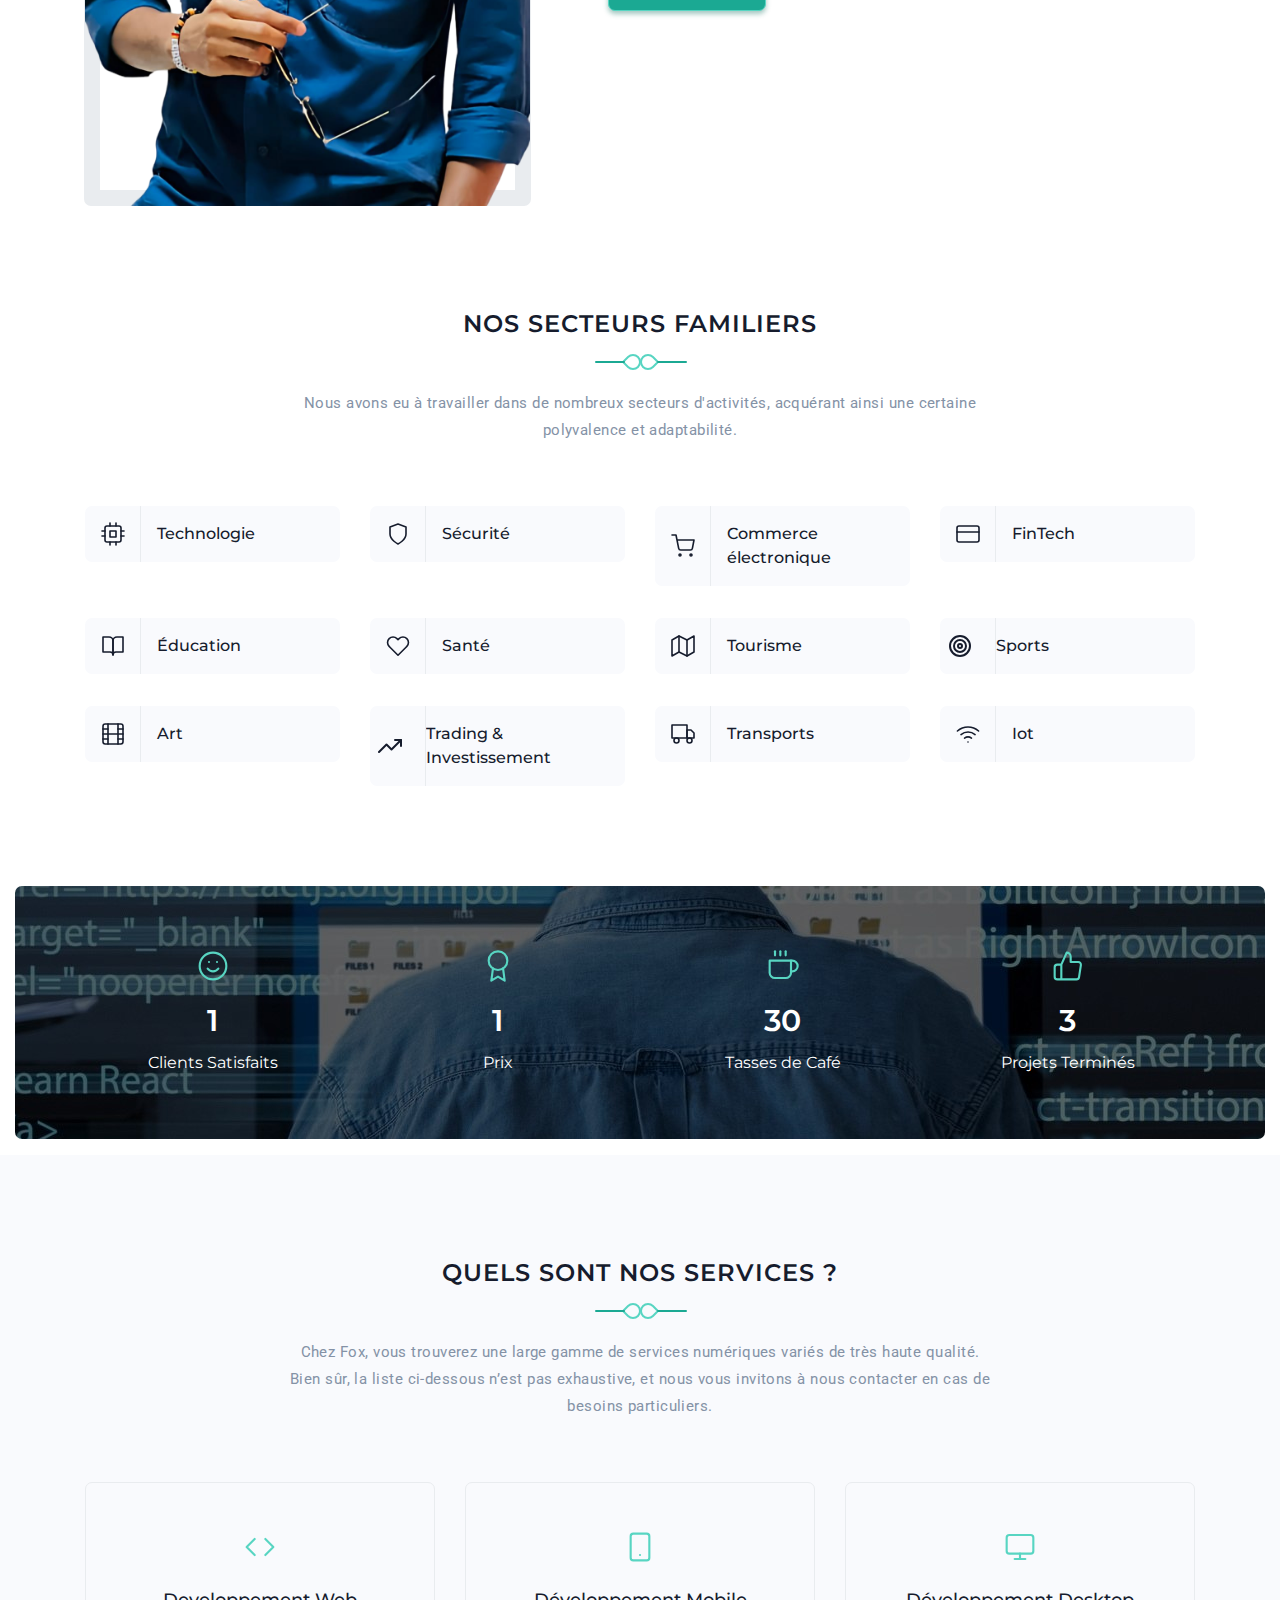
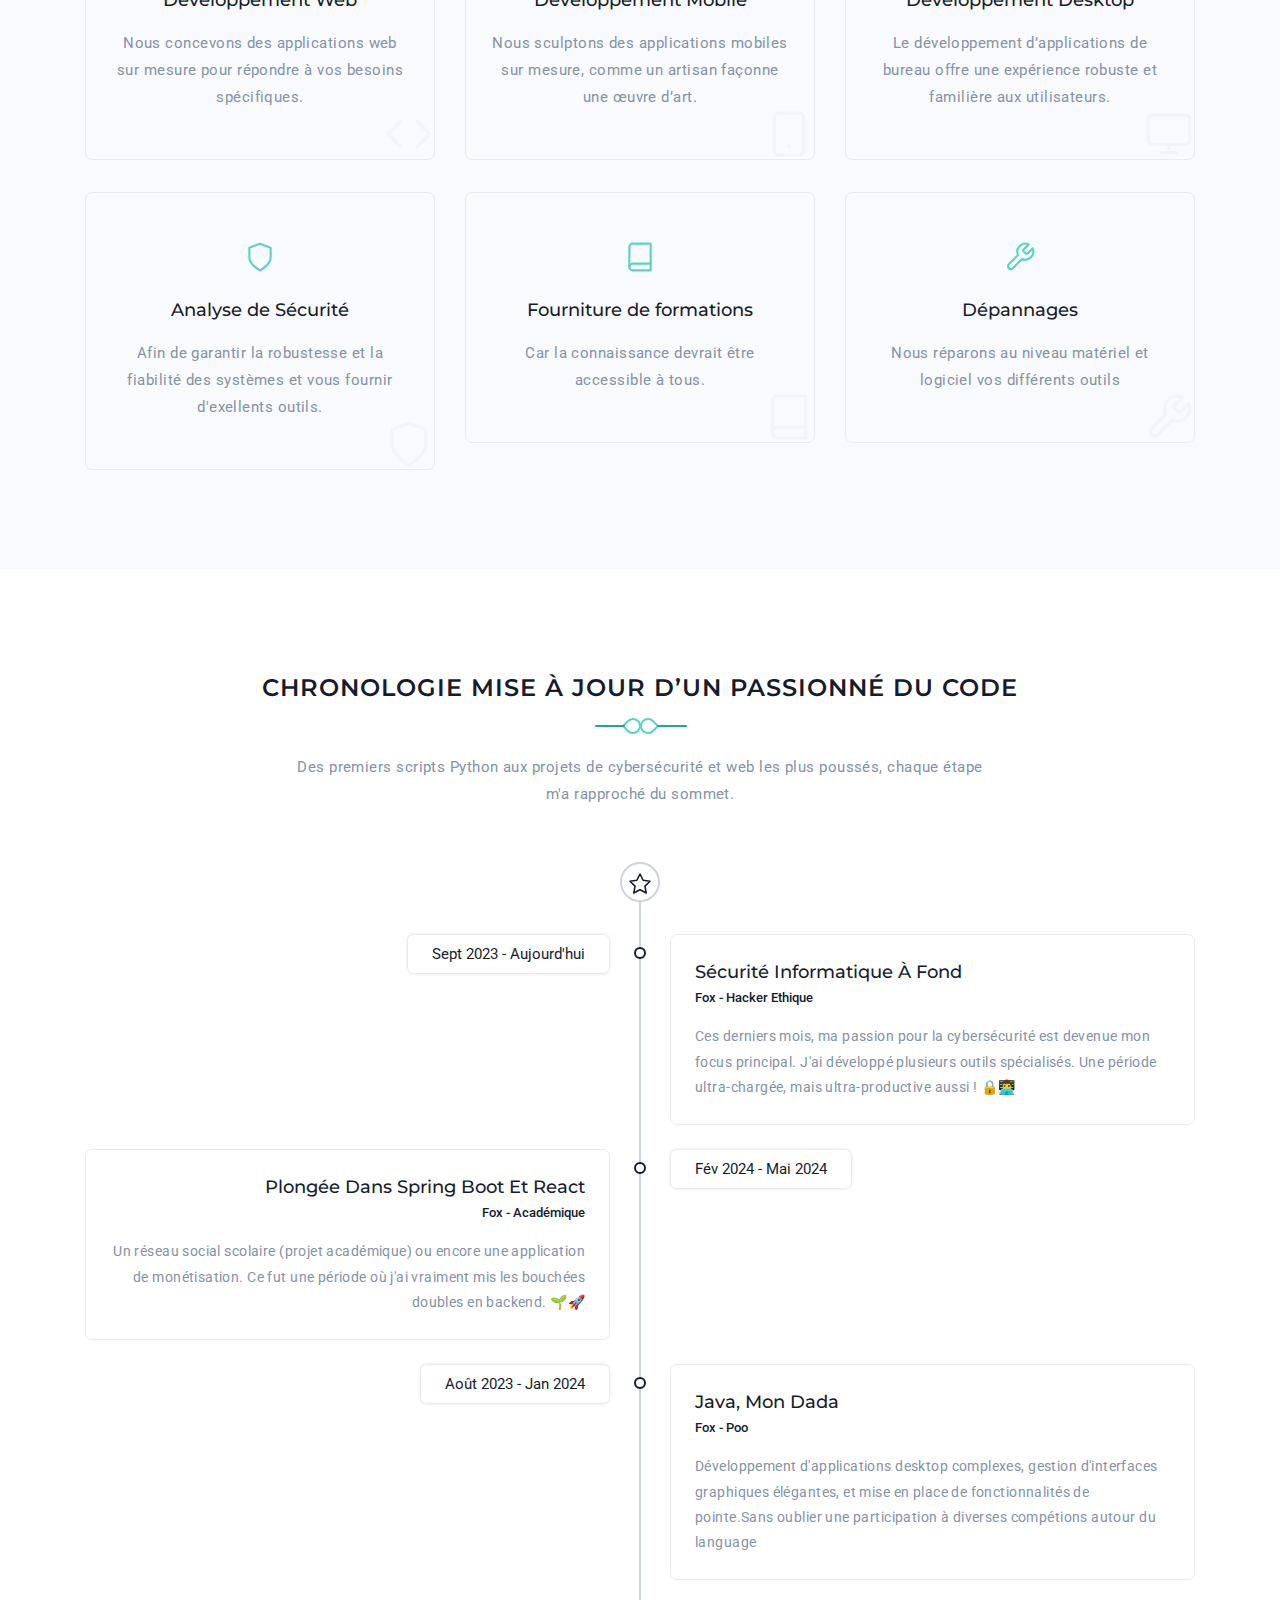
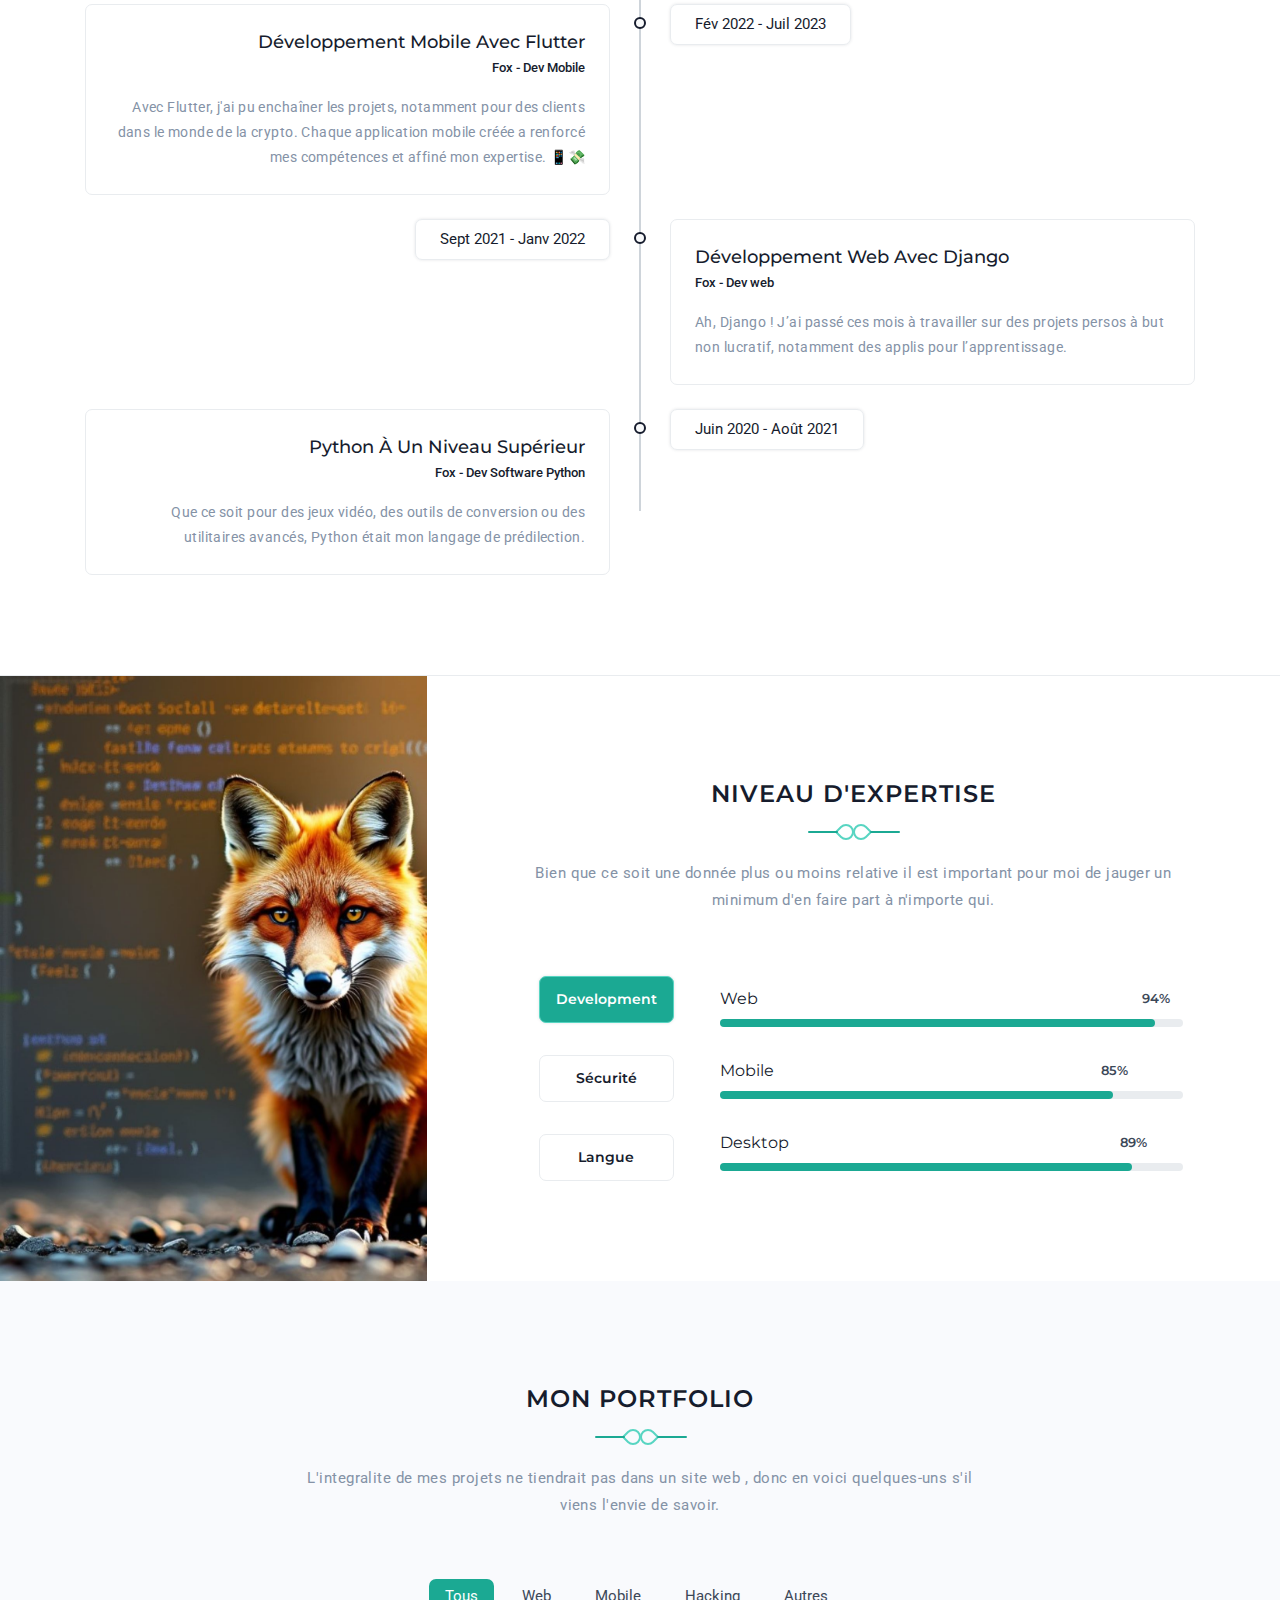
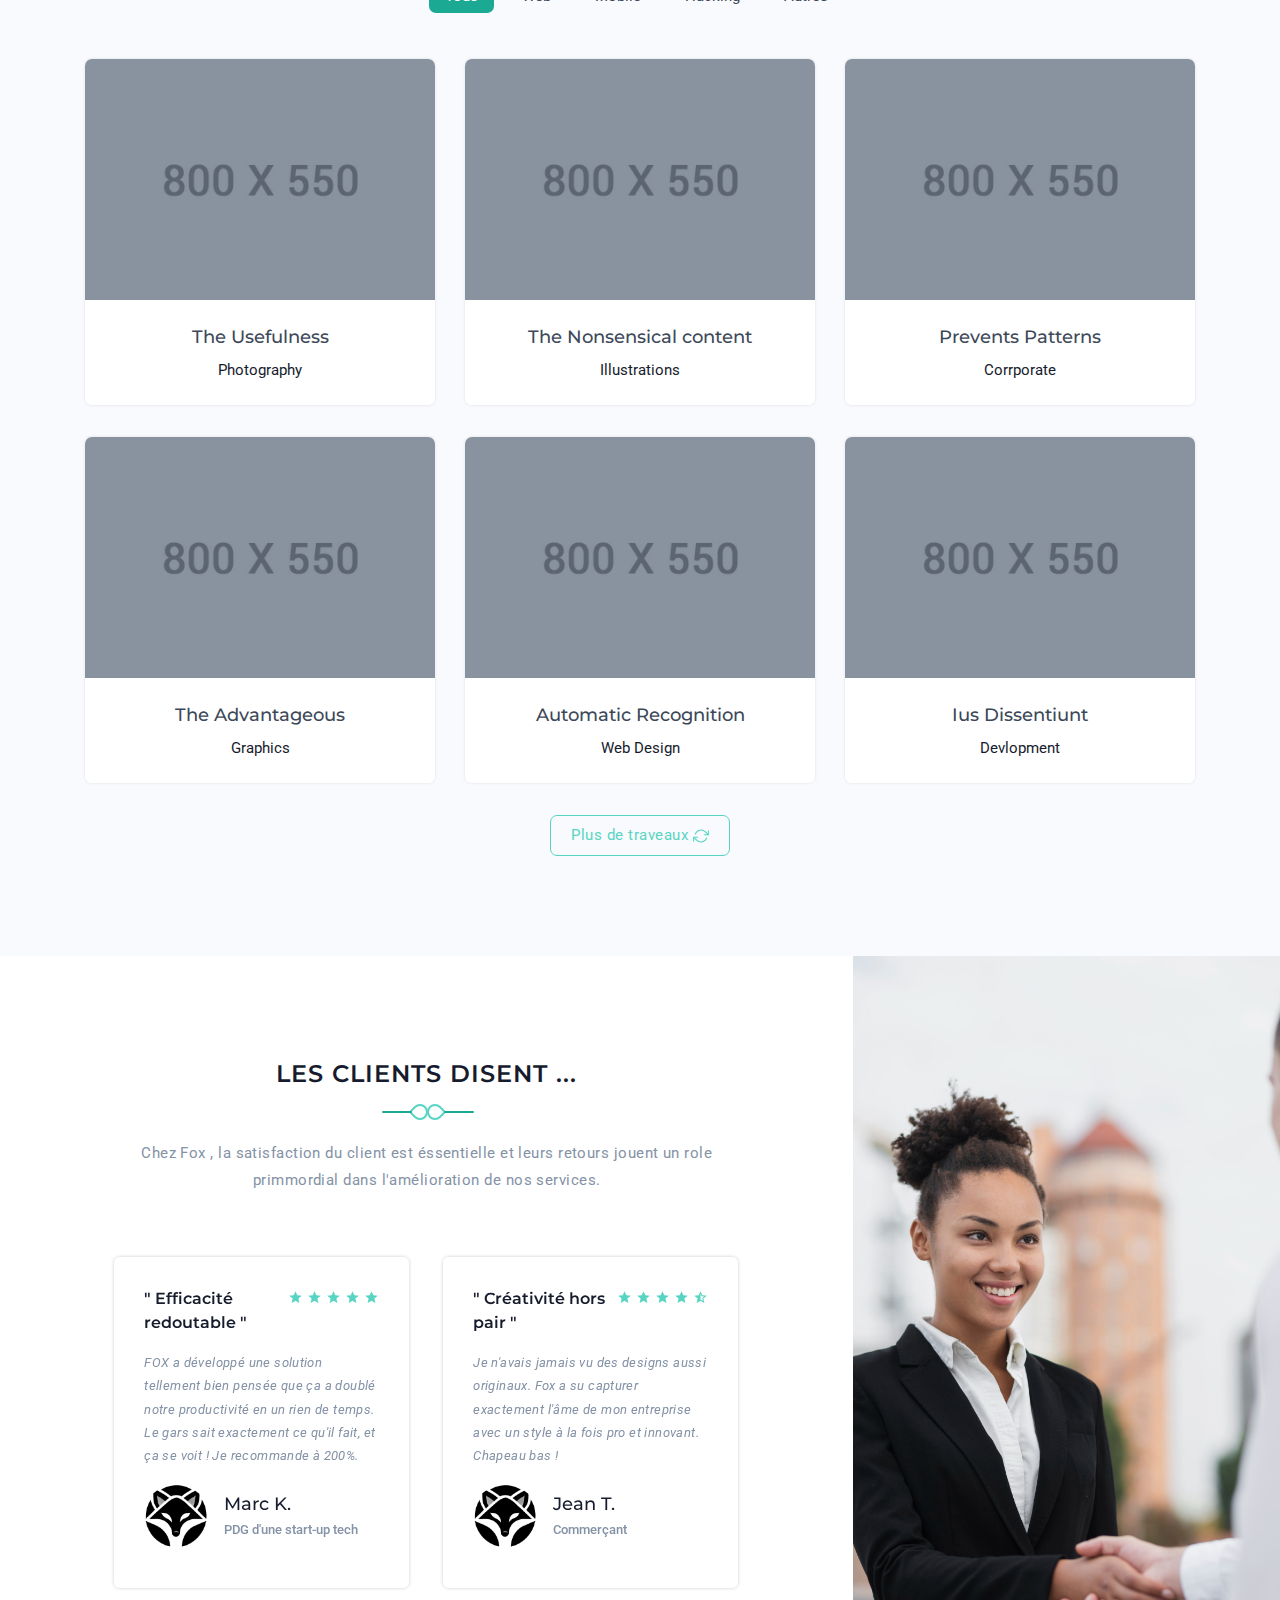
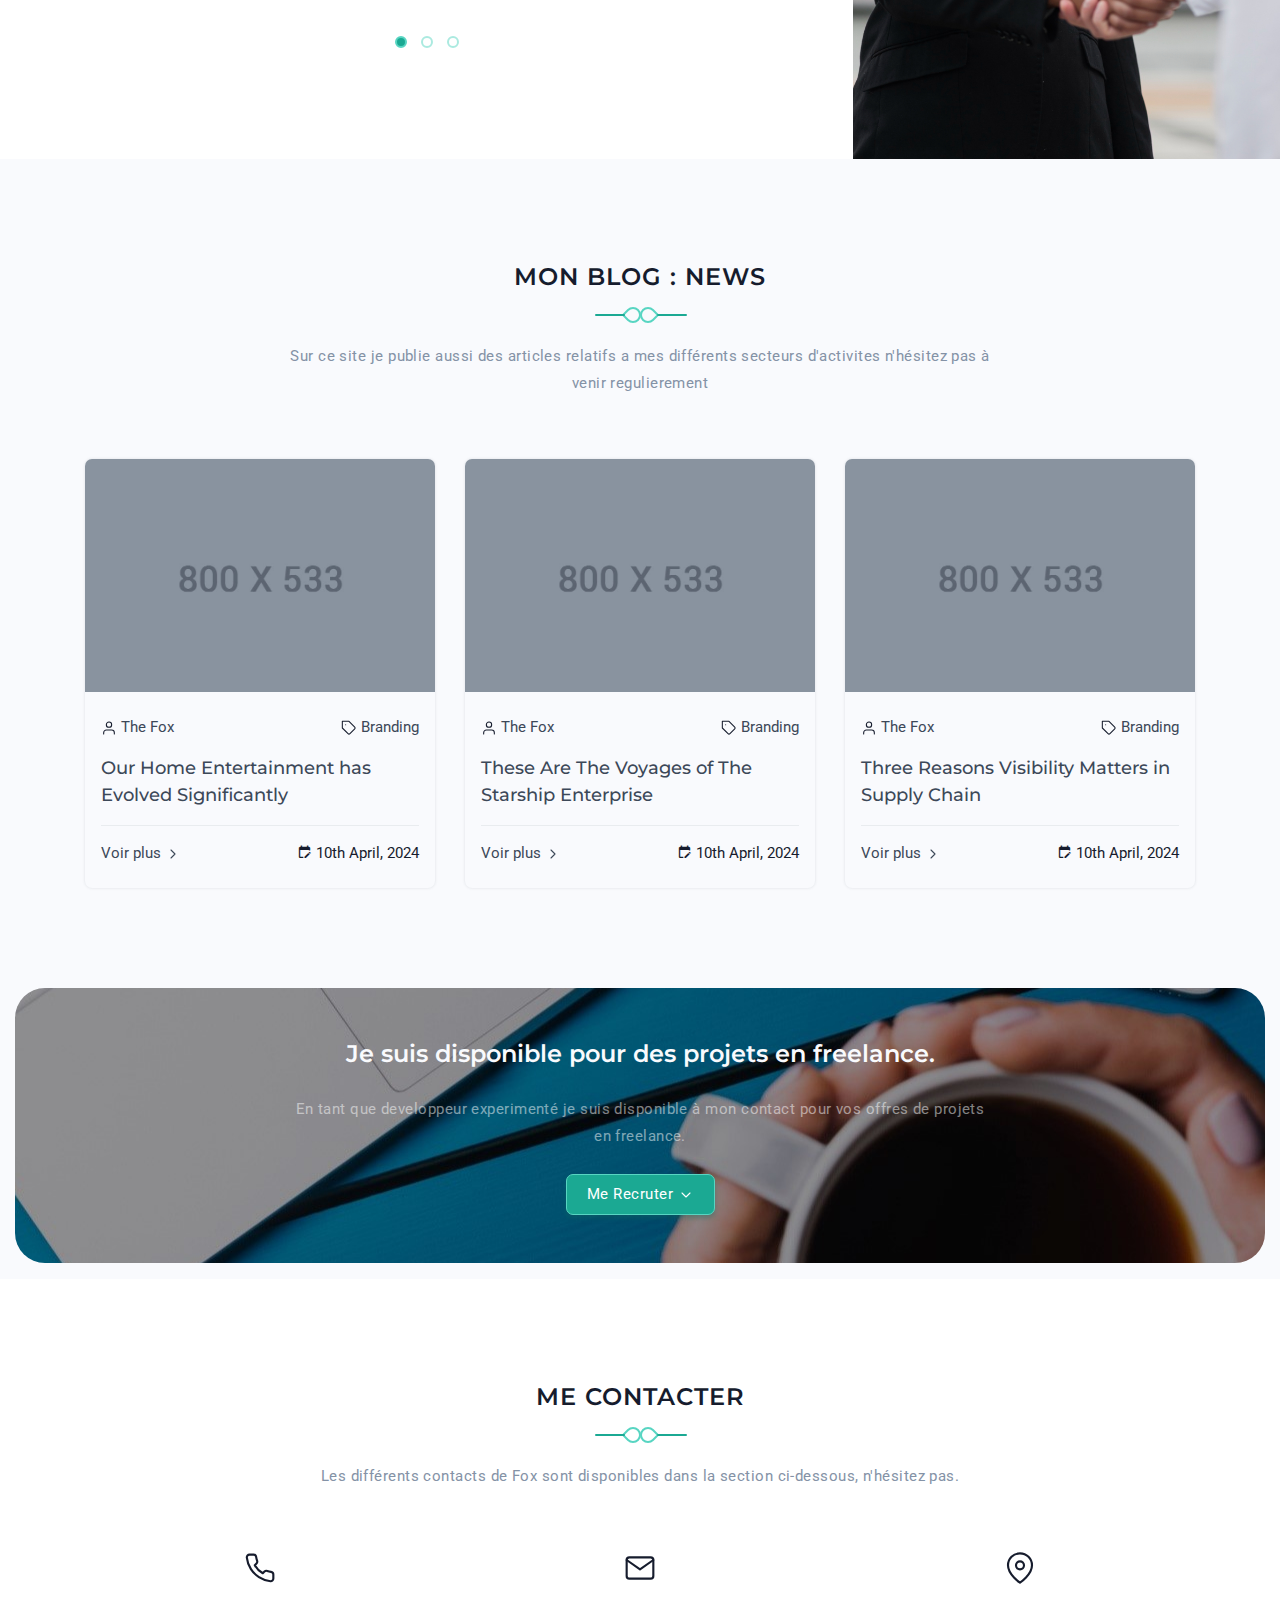
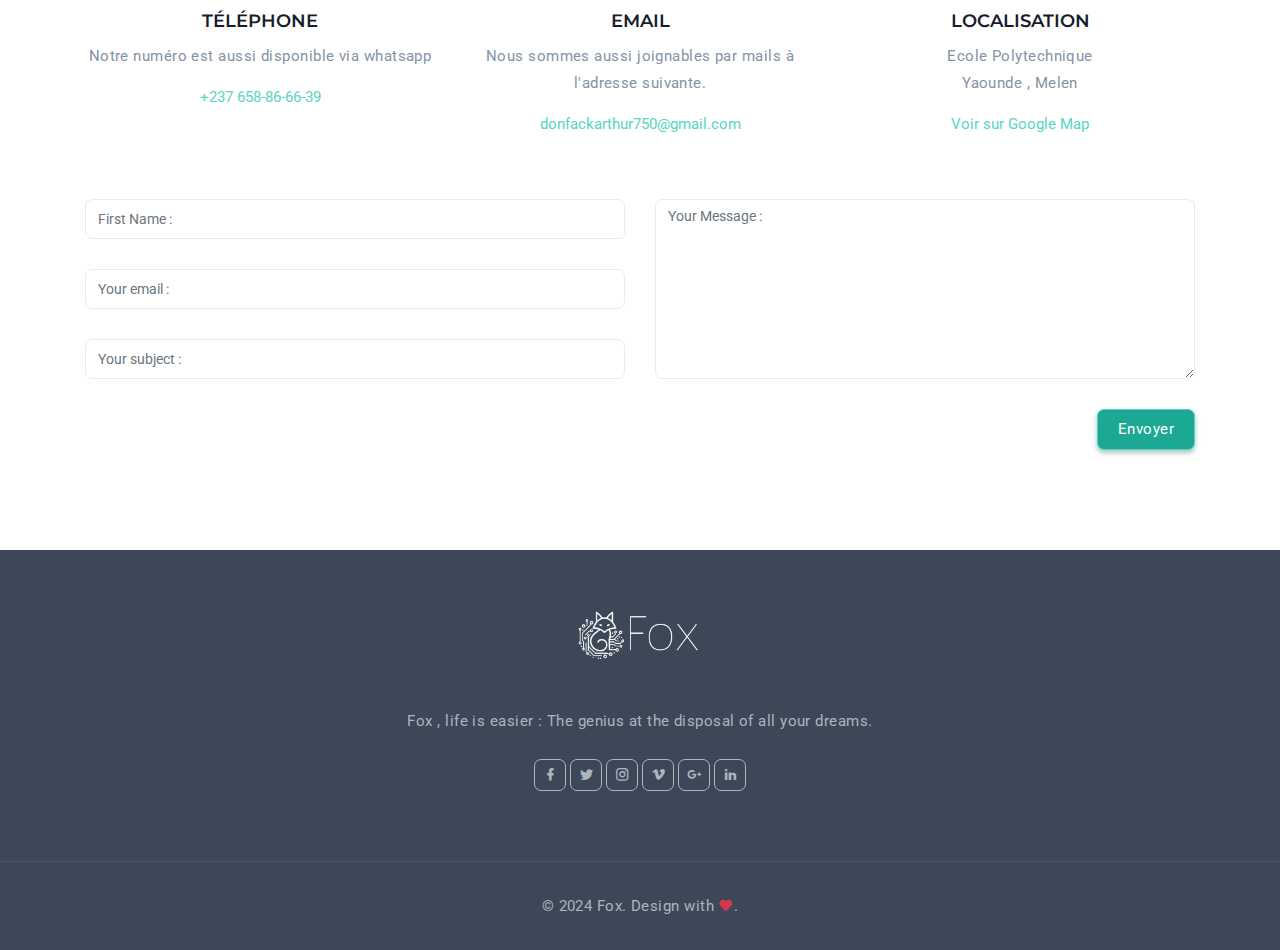
==== commit 171d66d4: "fin de la page d'acceuil" ====
--- a/index.html
+++ b/index.html
@@ -886,7 +886,7 @@
                 <div class="row">
                     <div class="col-lg-12 mt-4 pt-2">
                         <div class="text-center">
-                            <a href="page-portfolio.html" class="btn btn-outline-primary">More works <i data-feather="refresh-cw" class="fea icon-sm"></i></a>
+                            <a href="page-portfolio.html" class="btn btn-outline-primary">Plus de traveaux <i data-feather="refresh-cw" class="fea icon-sm"></i></a>
                         </div>
                     </div><!--end col-->
                 </div><!--end row-->
@@ -904,10 +904,10 @@
                                 <div class="col-12 text-center">
                                     <div class="section-title">
                                         <div class="titles">
-                                            <h4 class="title title-line text-uppercase mb-4 pb-4">Clients say</h4>
+                                            <h4 class="title title-line text-uppercase mb-4 pb-4">Les clients disent ...</h4>
                                             <span></span>
                                         </div>
-                                        <p class="text-muted mx-auto para-desc mb-0">Obviously I'm a Web Designer. Experienced with all stages of the development cycle for dynamic web projects.</p>
+                                        <p class="text-muted mx-auto para-desc mb-0">Chez Fox , la satisfaction du client est éssentielle et leurs retours jouent un role primmordial dans l'amélioration de nos services.</p>
                                     </div>
                                 </div><!--end col-->
                             </div><!--end row-->
@@ -927,16 +927,16 @@
                                                 </ul>
 
                                                 <div class="review-base">
-                                                    <h6 class="title">" Design Quality "</h6>
+                                                    <h6 class="title">" Efficacité redoutable "</h6>
                                                 </div>
                                             </div><!--end review star-->
 
-                                            <p class="text-muted review-para font-italic mt-3 mb-3">There are many variations of passages of Lorem Ipsum available, by injected humour, or randomised words which don't look even slightly believable. </p>
+                                            <p class="text-muted review-para font-italic mt-3 mb-3" style="font-size: 13px;">FOX a développé une solution tellement bien pensée que ça a doublé notre productivité en un rien de temps. Le gars sait exactement ce qu'il fait, et ça se voit ! Je recommande à 200%.</p>
                                             <div class="reviewer d-flex align-items-center">
-                                                <img src="images/client/01.jpg" class="img-fluid rounded-circle avatar avatar-small mr-3" alt="">
+                                                <img src="images/client/c.png" class="img-fluid rounded-circle avatar avatar-small mr-3" alt="">
                                                 <div class="content">
-                                                    <h5 class="name mb-0">Erich Bissonette</h5>
-                                                    <small class="designation text-muted">Oppo</small>
+                                                    <h5 class="name mb-0">Marc K.</h5>
+                                                    <small class="designation text-muted">PDG d'une start-up tech</small>
                                                 </div>
                                             </div><!--end reviewer-->
                                         </div><!--end client review-->
@@ -954,16 +954,18 @@
                                                 </ul>
 
                                                 <div class="review-base">
-                                                    <h6 class="title">" Code Quality "</h6>
+                                                    <h6 class="title">" Créativité hors pair "</h6>
                                                 </div>
                                             </div><!--end review star-->
 
-                                            <p class="text-muted review-para font-italic mt-3 mb-3">There are many variations of passages of Lorem Ipsum available, but the majority have suffered alteration in some form</p>
+                                            <p class="text-muted review-para font-italic mt-3 mb-3" style="font-size: 13px;">Je n'avais jamais vu des designs aussi originaux. Fox a su capturer exactement l'âme de mon entreprise avec un style à la fois pro et innovant. Chapeau bas !</p>
                                             <div class="reviewer d-flex align-items-center">
-                                                <img src="images/client/02.jpg" class="img-fluid rounded-circle avatar avatar-small mr-3" alt="">
+                                                <img src="images/client/c.png" class="img-fluid rounded-circle avatar avatar-small mr-3" alt="">
                                                 <div class="content">
-                                                    <h5 class="name mb-0">Tina Meyer</h5>
-                                                    <small class="designation text-muted">Vivo</small>
+                                                    <h5 class="name mb-0">Jean T.
+
+                                                    </h5>
+                                                    <small class="designation text-muted">Commerçant</small>
                                                 </div>
                                             </div><!--end reviewer-->
                                         </div><!--end client review-->
@@ -981,16 +983,18 @@
                                                 </ul>
 
                                                 <div class="review-base">
-                                                    <h6 class="title">" Feature Availability "</h6>
+                                                    <h6 class="title">" Service client au top "</h6>
                                                 </div>
                                             </div><!--end review star-->
 
-                                            <p class="text-muted review-para font-italic mt-3 mb-3">If you are going to use a passage of Lorem Ipsum, you need to be sure there isn't anything embarrassing hidden in the middle of text.</p>
+                                            <p class="text-muted review-para font-italic mt-3 mb-3" style="font-size: 13px;">Non seulement ils livrent des solutions efficaces, mais en plus, ils sont super sympas et à l'écoute. Toujours prêts à améliorer ou adapter le projet selon mes besoins.</p>
                                             <div class="reviewer d-flex align-items-center">
-                                                <img src="images/client/03.jpg" class="img-fluid rounded-circle avatar avatar-small mr-3" alt="">
+                                                <img src="images/client/c.png" class="img-fluid rounded-circle avatar avatar-small mr-3" alt="">
                                                 <div class="content">
-                                                    <h5 class="name mb-0">Sharon Murdock</h5>
-                                                    <small class="designation text-muted">Apple</small>
+                                                    <h5 class="name mb-0">Alice M.</h5>
+                                                    <small class="designation text-muted">Développeuse indépendante
+
+                                                    </small>
                                                 </div>
                                             </div><!--end reviewer-->
                                         </div><!--end client review-->
@@ -1008,16 +1012,16 @@
                                                 </ul>
 
                                                 <div class="review-base">
-                                                    <h6 class="title">" Customizability "</h6>
+                                                    <h6 class="title">" Prix imbattables "</h6>
                                                 </div>
                                             </div><!--end review star-->
 
-                                            <p class="text-muted review-para font-italic mt-3 mb-3">All the Lorem Ipsum generators on the Internet tend to repeat predefined chunks as necessary, making this the first true generator on the Internet.</p>
+                                            <p class="text-muted review-para font-italic mt-3 mb-3" style="font-size: 13px;">Franchement, pour la qualité du service, je ne m'attendais pas à ce que ce soit aussi abordable. FOX m'a impressionné à tous les niveaux, de la technique aux tarifs.</p>
                                             <div class="reviewer d-flex align-items-center">
-                                                <img src="images/client/04.jpg" class="img-fluid rounded-circle avatar avatar-small mr-3" alt="">
+                                                <img src="images/client/c.png" class="img-fluid rounded-circle avatar avatar-small mr-3" alt="">
                                                 <div class="content">
-                                                    <h5 class="name mb-0">Jesse Hunt</h5>
-                                                    <small class="designation text-muted">Samsung</small>
+                                                    <h5 class="name mb-0">David P.t</h5>
+                                                    <small class="designation text-muted">Freelance en e-commerce</small>
                                                 </div>
                                             </div><!--end reviewer-->
                                         </div><!--end client review-->
@@ -1035,16 +1039,16 @@
                                                 </ul>
 
                                                 <div class="review-base">
-                                                    <h6 class="title">" Flexibility "</h6>
+                                                    <h6 class="title">" Innovation garantie "</h6>
                                                 </div>
                                             </div><!--end review star-->
 
-                                            <p class="text-muted review-para font-italic mt-3 mb-3">There are many variations of passages of Lorem Ipsum available, by injected humour, or randomised words which don't look even slightly believable. </p>
+                                            <p class="text-muted review-para font-italic mt-3 mb-3" style="font-size: 13px;">Le projet que FOX a réalisé pour nous est tout simplement révolutionnaire. Ils sont venus avec des idées auxquelles je n'aurais jamais pensé, tout en restant proches de notre vision.</p>
                                             <div class="reviewer d-flex align-items-center">
-                                                <img src="images/client/05.jpg" class="img-fluid rounded-circle avatar avatar-small mr-3" alt="">
+                                                <img src="images/client/c.png" class="img-fluid rounded-circle avatar avatar-small mr-3" alt="">
                                                 <div class="content">
-                                                    <h5 class="name mb-0">Andrea Toy</h5>
-                                                    <small class="designation text-muted">Nokia</small>
+                                                    <h5 class="name mb-0">Sarah B.</h5>
+                                                    <small class="designation text-muted">Directrice marketing</small>
                                                 </div>
                                             </div><!--end reviewer-->
                                         </div><!--end client review-->
@@ -1062,16 +1066,16 @@
                                                 </ul>
 
                                                 <div class="review-base">
-                                                    <h6 class="title">" Development "</h6>
+                                                    <h6 class="title">" Sérieux "</h6>
                                                 </div>
                                             </div><!--end review star-->
 
-                                            <p class="text-muted review-para font-italic mt-3 mb-3"> It uses a dictionary of over 200 Latin words, combined with a handful of model sentence structures, to generate Lorem Ipsum which looks reasonable.</p>
+                                            <p class="text-muted review-para font-italic mt-3 mb-3" style="font-size: 13px;">Je pouvais leur écrire à n'importe quelle heure, et ils répondaient avec des solutions directes et concrètes. Travail de qualité, dans les temps. Que demander de plus ?</p>
                                             <div class="reviewer d-flex align-items-center">
-                                                <img src="images/client/06.jpg" class="img-fluid rounded-circle avatar avatar-small mr-3" alt="">
+                                                <img src="images/client/c.png" class="img-fluid rounded-circle avatar avatar-small mr-3" alt="">
                                                 <div class="content">
-                                                    <h5 class="name mb-0">Jay Allums</h5>
-                                                    <small class="designation text-muted">RedMI</small>
+                                                    <h5 class="name mb-0">Kouamé J.</h5>
+                                                    <small class="designation text-muted">Entrepreneur</small>
                                                 </div>
                                             </div><!--end reviewer-->
                                         </div><!--end client review-->
@@ -1082,7 +1086,7 @@
                         </div> <!-- end about detail -->
                     </div> <!-- end col -->    
 
-                    <div class="col-lg-4 offset-lg-8 padding-less img order-1" style="background-image:url('images/testi.jpg')" data-jarallax='{"speed": 0.5}'></div><!-- end col -->    
+                    <div class="col-lg-4 offset-lg-8 padding-less img order-1" style="background-image:url('images/clients.jpg')" data-jarallax='{"speed": 0.5}'></div><!-- end col -->    
                 </div><!--end row-->
             </div><!--end container fluid-->
         </section><!--end section-->  
@@ -1095,10 +1099,10 @@
                     <div class="col-12 text-center">
                         <div class="section-title">
                             <div class="titles">
-                                <h4 class="title title-line text-uppercase mb-4 pb-4">Latest News & Blog</h4>
+                                <h4 class="title title-line text-uppercase mb-4 pb-4">Mon Blog : News</h4>
                                 <span></span>
                             </div>
-                            <p class="text-muted mx-auto para-desc mb-0">Obviously I'm a Web Designer. Experienced with all stages of the development cycle for dynamic web projects.</p>
+                            <p class="text-muted mx-auto para-desc mb-0">Sur ce site je publie aussi des articles relatifs a mes différents secteurs d'activites n'hésitez pas à venir regulierement </p>
                         </div>
                     </div><!--end col-->
                 </div><!--end row-->
@@ -1109,13 +1113,13 @@
                             <img src="images/blog/01.jpg" class="img-fluid rounded-top" alt="">
                             <div class="content pt-4 pb-4 p-3">
                                 <ul class="list-unstyled d-flex justify-content-between post-meta">
-                                            <li><i data-feather="user" class="fea icon-sm mr-1"></i><a href="javascript:void(0)" class="text-dark">Cristino</a></li> 
+                                            <li><i data-feather="user" class="fea icon-sm mr-1"></i><a href="javascript:void(0)" class="text-dark">The Fox</a></li> 
                                             <li><i data-feather="tag" class="fea icon-sm mr-1"></i><a href="javascript:void(0)" class="text-dark">Branding</a></li>                                    
                                         </ul>  
                                 <h5 class="mb-3"><a href="page-blog-detail.html" class="title text-dark">Our Home Entertainment has Evolved Significantly</a></h5> 
                                 <ul class="list-unstyled mb-0 pt-3 border-top d-flex justify-content-between">
-                                    <li><a href="javascript:void(0)" class="text-dark">Read More <i data-feather="chevron-right" class="fea icon-sm"></i></a></li>
-                                    <li><i class="mdi mdi-calendar-edit mr-1"></i>10th April, 2020</li>
+                                    <li><a href="javascript:void(0)" class="text-dark">Voir plus <i data-feather="chevron-right" class="fea icon-sm"></i></a></li>
+                                    <li><i class="mdi mdi-calendar-edit mr-1"></i>10th April, 2024</li>
                                 </ul>
                             </div><!--end content-->
                         </div><!--end blog post-->
@@ -1126,13 +1130,13 @@
                             <img src="images/blog/02.jpg" class="img-fluid rounded-top" alt="">
                             <div class="content pt-4 pb-4 p-3">
                                 <ul class="list-unstyled d-flex justify-content-between post-meta">
-                                            <li><i data-feather="user" class="fea icon-sm mr-1"></i><a href="javascript:void(0)" class="text-dark">Cristino</a></li> 
+                                            <li><i data-feather="user" class="fea icon-sm mr-1"></i><a href="javascript:void(0)" class="text-dark">The Fox</a></li> 
                                             <li><i data-feather="tag" class="fea icon-sm mr-1"></i><a href="javascript:void(0)" class="text-dark">Branding</a></li>                                    
                                         </ul> 
                                 <h5 class="mb-3"><a href="page-blog-detail.html" class="title text-dark">These Are The Voyages of The Starship Enterprise</a></h5>
                                 <ul class="list-unstyled mb-0 pt-3 border-top d-flex justify-content-between">
-                                    <li><a href="javascript:void(0)" class="text-dark">Read More <i data-feather="chevron-right" class="fea icon-sm"></i></a></li>
-                                    <li><i class="mdi mdi-calendar-edit mr-1"></i>10th April, 2020</li>
+                                    <li><a href="javascript:void(0)" class="text-dark">Voir plus <i data-feather="chevron-right" class="fea icon-sm"></i></a></li>
+                                    <li><i class="mdi mdi-calendar-edit mr-1"></i>10th April, 2024</li>
                                 </ul>
                             </div><!--end content-->
                         </div><!--end blog post-->
@@ -1143,13 +1147,13 @@
                             <img src="images/blog/03.jpg" class="img-fluid rounded-top" alt="">
                             <div class="content pt-4 pb-4 p-3">
                                 <ul class="list-unstyled d-flex justify-content-between post-meta">
-                                            <li><i data-feather="user" class="fea icon-sm mr-1"></i><a href="javascript:void(0)" class="text-dark">Cristino</a></li> 
+                                            <li><i data-feather="user" class="fea icon-sm mr-1"></i><a href="javascript:void(0)" class="text-dark">The Fox</a></li> 
                                             <li><i data-feather="tag" class="fea icon-sm mr-1"></i><a href="javascript:void(0)" class="text-dark">Branding</a></li>                                    
                                         </ul> 
                                 <h5 class="mb-3"><a href="page-blog-detail.html" class="title text-dark">Three Reasons Visibility Matters in Supply Chain</a></h5>
                                 <ul class="list-unstyled mb-0 pt-3 border-top d-flex justify-content-between">
-                                    <li><a href="javascript:void(0)" class="text-dark">Read More <i data-feather="chevron-right" class="fea icon-sm"></i></a></li>
-                                    <li><i class="mdi mdi-calendar-edit mr-1"></i>10th April, 2020</li>
+                                    <li><a href="javascript:void(0)" class="text-dark">Voir plus <i data-feather="chevron-right" class="fea icon-sm"></i></a></li>
+                                    <li><i class="mdi mdi-calendar-edit mr-1"></i>10th April, 2024</li>
                                 </ul>
                             </div><!--end content-->
                         </div><!--end blog post-->
@@ -1162,10 +1166,10 @@
                     <div class="container">
                         <div class="row justify-content-center">
                             <div class="col-12 text-center">
-                                <h4 class="text-light title-dark">I Am Available For Freelancer Projects.</h4>
-                                <p class="text-white-50 mx-auto mt-4 para-desc">Obviously I'm a Web Designer. Experienced with all stages of the development cycle for dynamic web projects.</p>
+                                <h4 class="text-light title-dark">Je suis disponible pour des projets en freelance.</h4>
+                                <p class="text-white-50 mx-auto mt-4 para-desc">En tant que developpeur experimenté je suis disponible à mon contact pour vos offres de projets en freelance.</p>
                                 <div class="mt-4">
-                                    <a href="#contact" class="btn btn-primary mouse-down">Hire me <i data-feather="chevron-down" class="fea icon-sm"></i></a>
+                                    <a href="#contact" class="btn btn-primary mouse-down">Me Recruter <i data-feather="chevron-down" class="fea icon-sm"></i></a>
                                 </div>
                             </div><!--end col-->
                         </div><!--end row-->
@@ -1182,10 +1186,10 @@
                     <div class="col-12 text-center">
                         <div class="section-title">
                             <div class="titles">
-                                <h4 class="title title-line text-uppercase mb-4 pb-4">Contact Me</h4>
+                                <h4 class="title title-line text-uppercase mb-4 pb-4">Me Contacter</h4>
                                 <span></span>
                             </div>
-                            <p class="text-muted mx-auto para-desc mb-0">Obviously I'm a Web Designer. Experienced with all stages of the development cycle for dynamic web projects.</p>
+                            <p class="text-muted mx-auto para-desc mb-0">Les différents contacts de Fox sont disponibles dans la section ci-dessous, n'hésitez pas.</p>
                         </div>
                     </div><!--end col-->
                 </div><!--end row-->
@@ -1197,9 +1201,9 @@
                                 <i data-feather="phone" class="fea icon-md"></i>
                             </div>
                             <div class="content mt-4">
-                                <h5 class="title text-uppercase">Phone</h5>
-                                <p class="text-muted">Promising development turmoil inclusive education transformative community</p>
-                                <a href="tel:+152534-468-854" class="text-primary">+152 534-468-854</a>
+                                <h5 class="title text-uppercase">Téléphone</h5>
+                                <p class="text-muted">Notre numéro est aussi disponible via whatsapp</p>
+                                <a href="https://wa.me/+237658866639" class="text-primary">+237 658-86-66-39</a>
                             </div>  
                         </div>
                     </div><!--end col-->
@@ -1211,8 +1215,8 @@
                             </div>
                             <div class="content mt-4">
                                 <h5 class="title text-uppercase">Email</h5>
-                                <p class="text-muted">Promising development turmoil inclusive education transformative community</p>
-                                <a href="mailto:contact@example.com" class="text-primary">contact@example.com</a>
+                                <p class="text-muted">Nous sommes aussi joignables par mails à l'adresse suivante.</p>
+                                <a href="mailto:donfackarthur750@gmail.com" class="text-primary">donfackarthur750@gmail.com</a>
                             </div>  
                         </div>
                     </div><!--end col-->
@@ -1223,9 +1227,9 @@
                                 <i data-feather="map-pin" class="fea icon-md"></i>
                             </div>
                             <div class="content mt-4">
-                                <h5 class="title text-uppercase">Location</h5>
-                                <p class="text-muted">C/54 Northwest Freeway, Suite 558, <br>Houston, USA 485</p>
-                                <a href="https://www.google.com/maps/embed?pb=!1m10!1m8!1m3!1d6030.418742494061!2d-111.34563870463673!3d26.01036670629853!3m2!1i1024!2i768!4f13.1!5e0!3m2!1ses-419!2smx!4v1471908546569" class="video-play-icon text-primary">View on Google map</a>
+                                <h5 class="title text-uppercase">Localisation</h5>
+                                <p class="text-muted">Ecole Polytechnique <br>Yaounde , Melen</p>
+                                <a href="https://www.google.com/maps/embed?pb=!1m18!1m12!1m3!1d11259.250745290274!2d11.48950953853385!3d3.864576176802713!2m3!1f0!2f0!3f0!3m2!1i1024!2i768!4f13.1!3m3!1m2!1s0x108bcfa23aace247%3A0xe07671abb10169f9!2s%C3%89cole%20Nationale%20Sup%C3%A9rieure%20Polytechnique%20de%20Yaound%C3%A9!5e0!3m2!1sfr!2scm!4v1725645641232!5m2!1sfr!2scm" class="video-play-icon text-primary">Voir sur Google Map</a>
                             </div>  
                         </div>
                     </div><!--end col-->
@@ -1269,7 +1273,7 @@
                                 </div><!--end row-->
                                 <div class="row">
                                     <div class="col-sm-12 text-right">
-                                        <input type="submit" id="submit" name="send" class="submitBnt btn btn-primary" value="Send Message">
+                                        <input type="submit" id="submit" name="send" class="submitBnt btn btn-primary" value="Envoyer">
                                         <div id="simple-msg"></div>
                                     </div><!--end col-->
                                 </div><!--end row-->
@@ -1286,8 +1290,8 @@
             <div class="container">
                 <div class="row justify-content-center">
                     <div class="col-12 text-center">
-                        <a href="#"><img src="images/logo-light.png" height="20" alt=""></a>
-                        <p class="para-desc mx-auto mt-5">Obviously I'm a Web Designer. Experienced with all stages of the development cycle for dynamic web projects.</p>
+                        <a href="#"><img src="images/logo-fox-light.png" height="50" alt=""></a>
+                        <p class="para-desc mx-auto mt-5">Fox , life is easier : The genius at the disposal of all your dreams.</p>
                         <ul class="list-unstyled mb-0 mt-4 social-icon">
                             <li class="list-inline-item"><a href="javascript:void(0)"><i class="mdi mdi-facebook"></i></a></li>
                             <li class="list-inline-item"><a href="javascript:void(0)"><i class="mdi mdi-twitter"></i></a></li>
@@ -1302,7 +1306,7 @@
         </footer><!--end footer-->
         <footer class="footer footer-bar bg-dark">
             <div class="container text-foot text-center">
-                <p class="mb-0">© 2019-20 Cristino. Design with <i class="mdi mdi-heart text-danger"></i> by <a href="http://www.shreethemes.in" target="_blank" class="text-success">Shreethemes</a>.</p>
+                <p class="mb-0">© 2024 Fox. Design with <i class="mdi mdi-heart text-danger"></i>.</p>
             </div><!--end container-->
         </footer><!--end footer-->
         <!-- Footer End -->
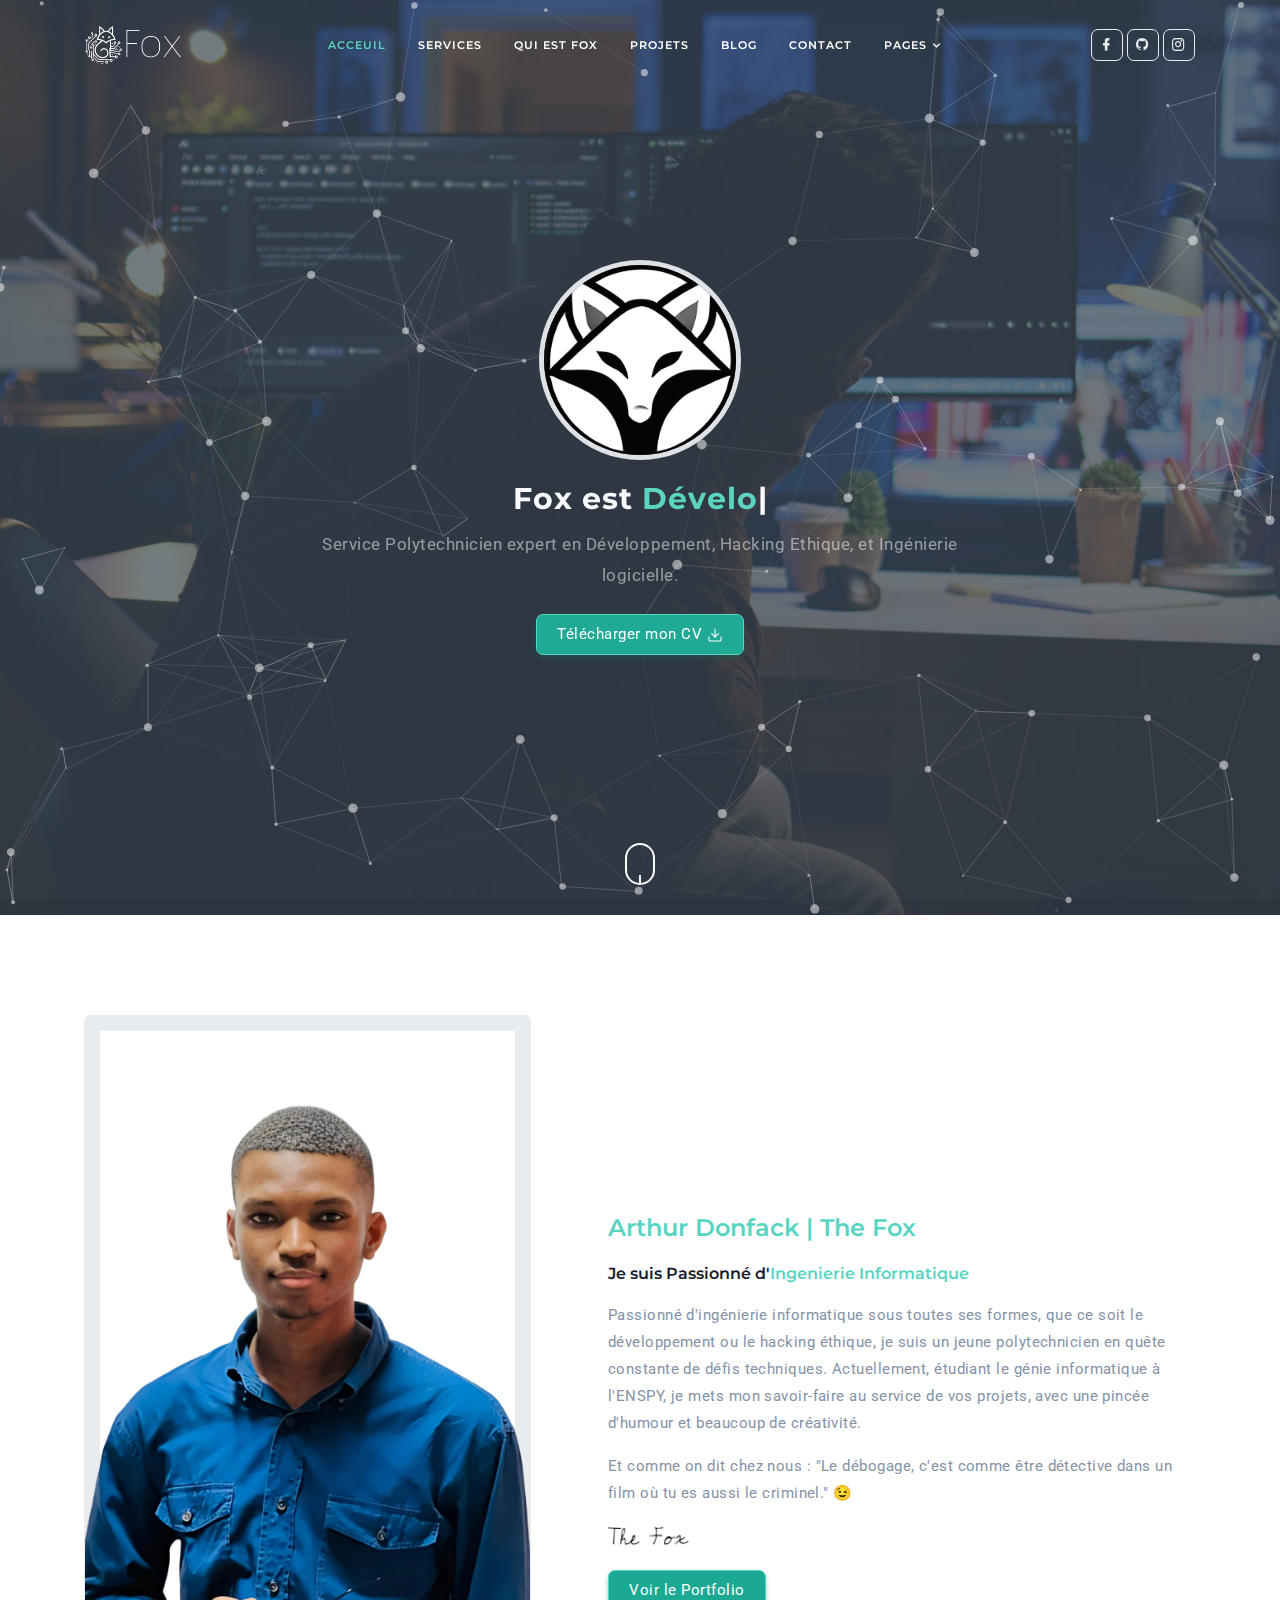
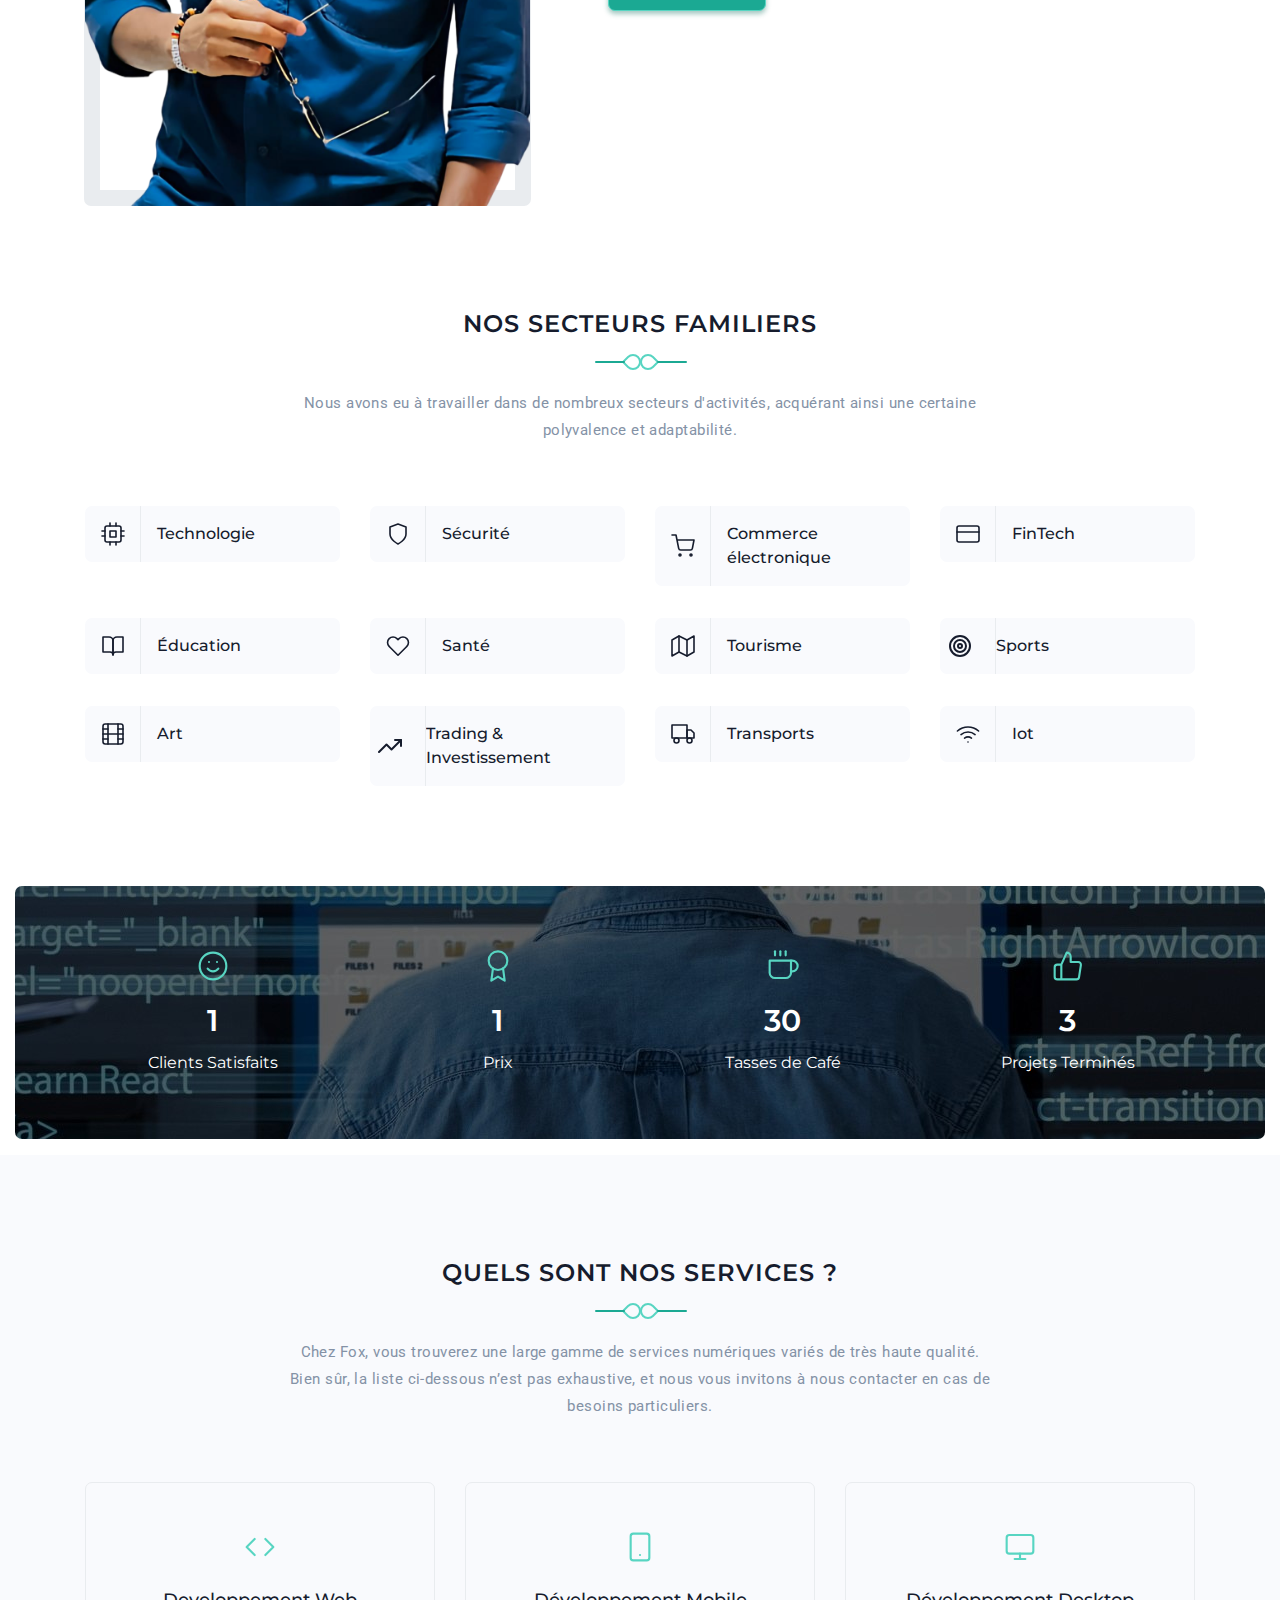
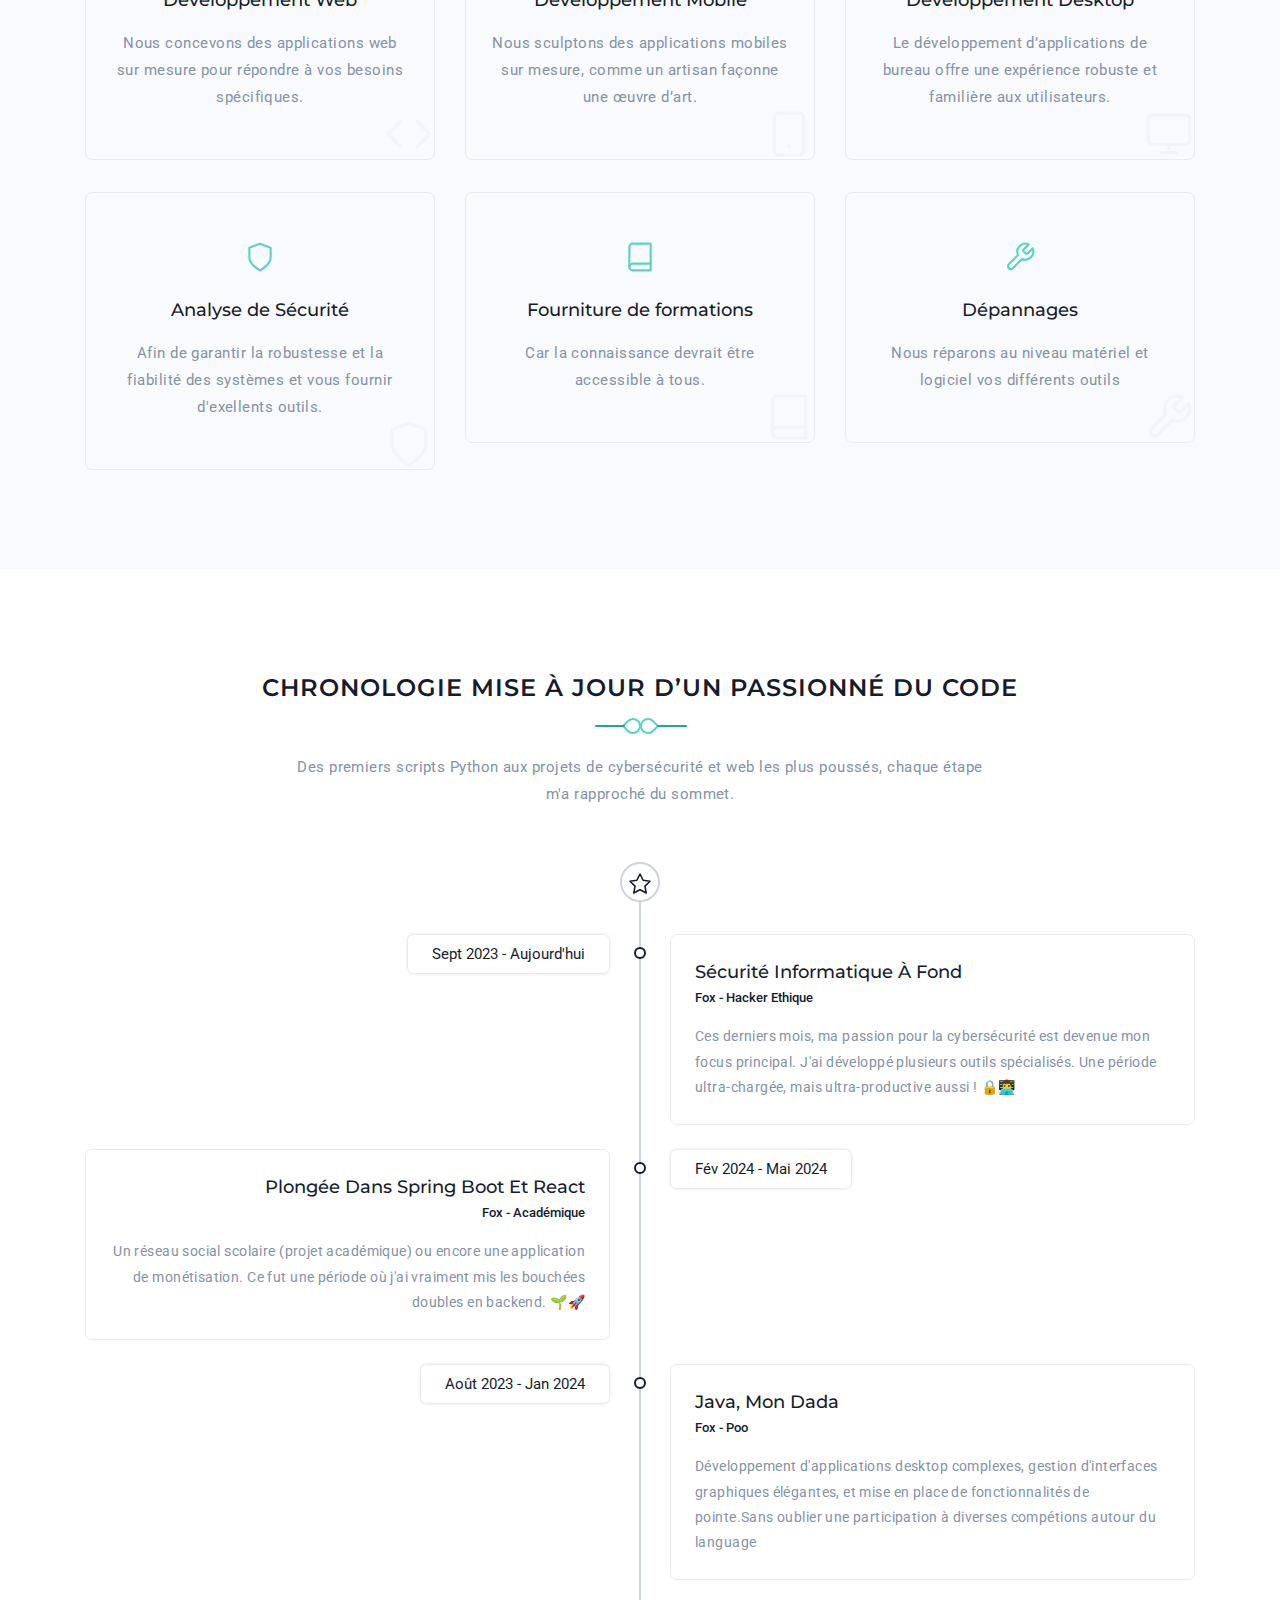
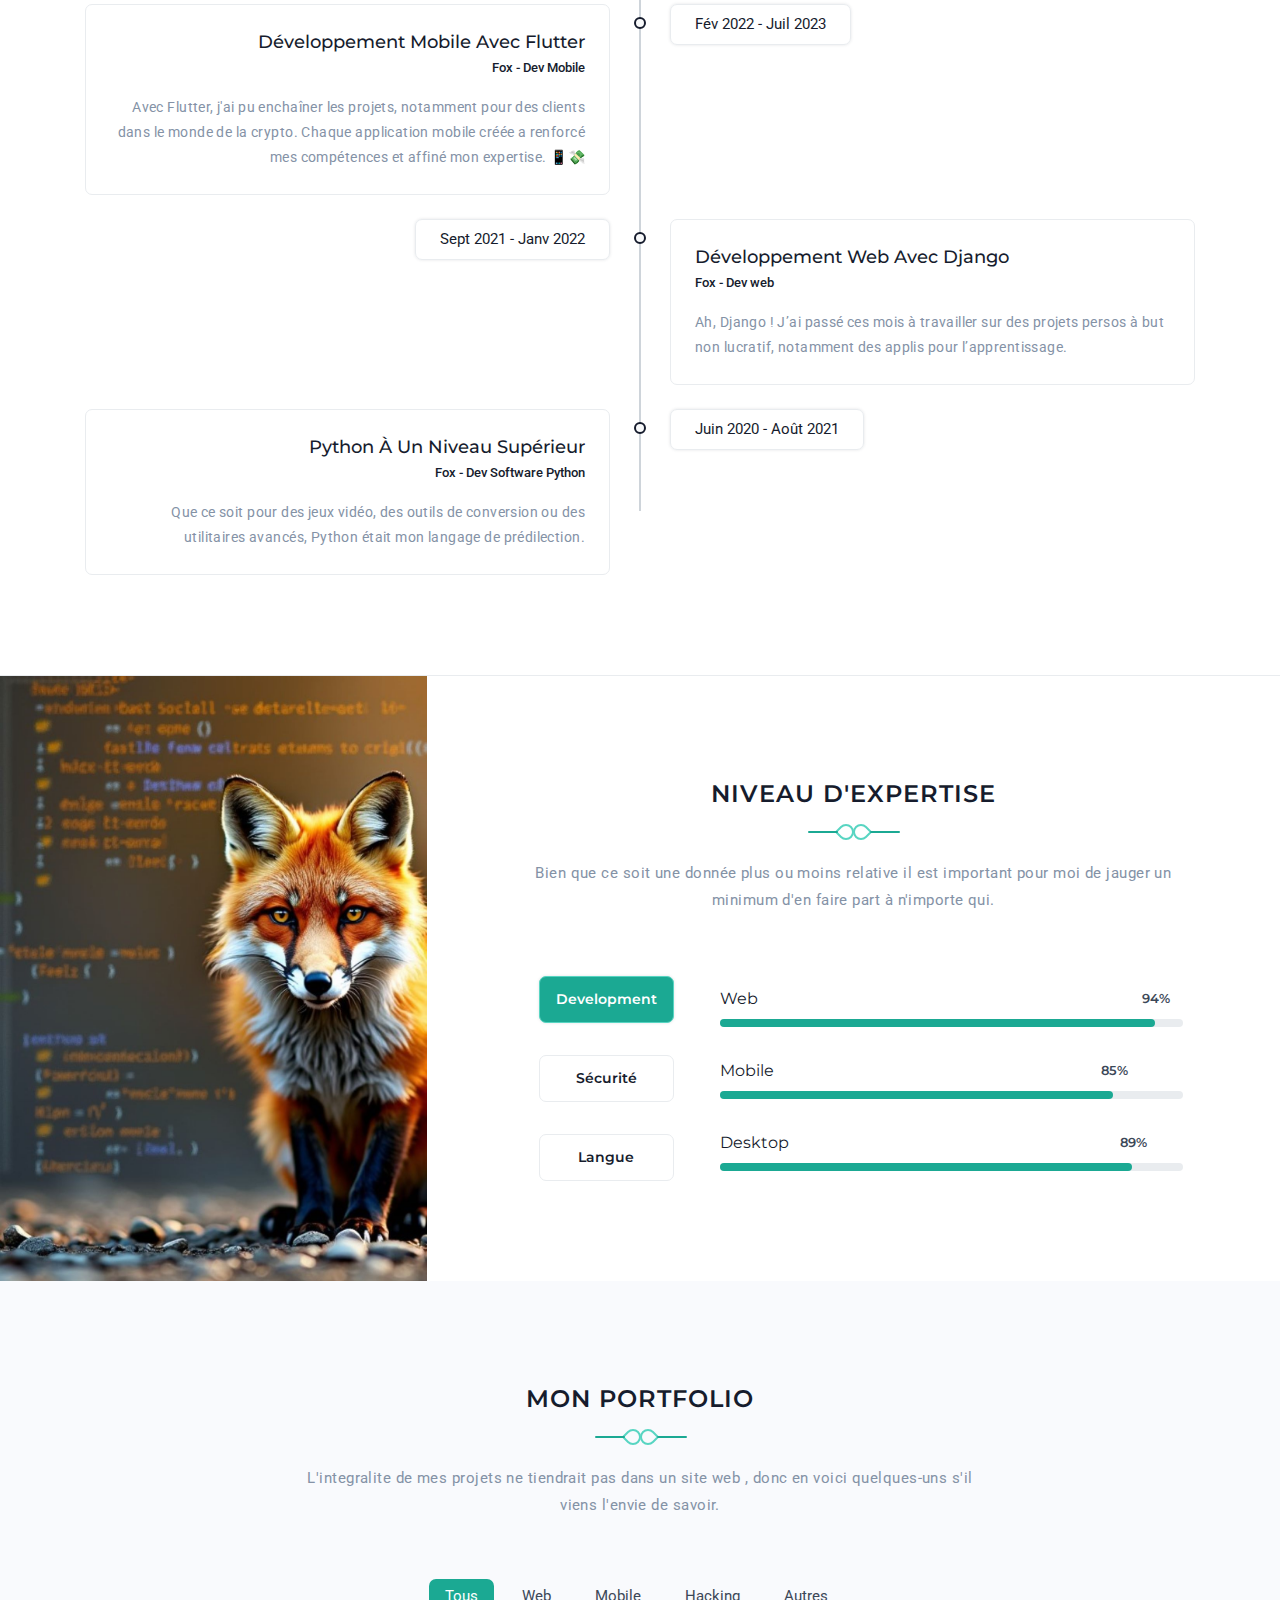
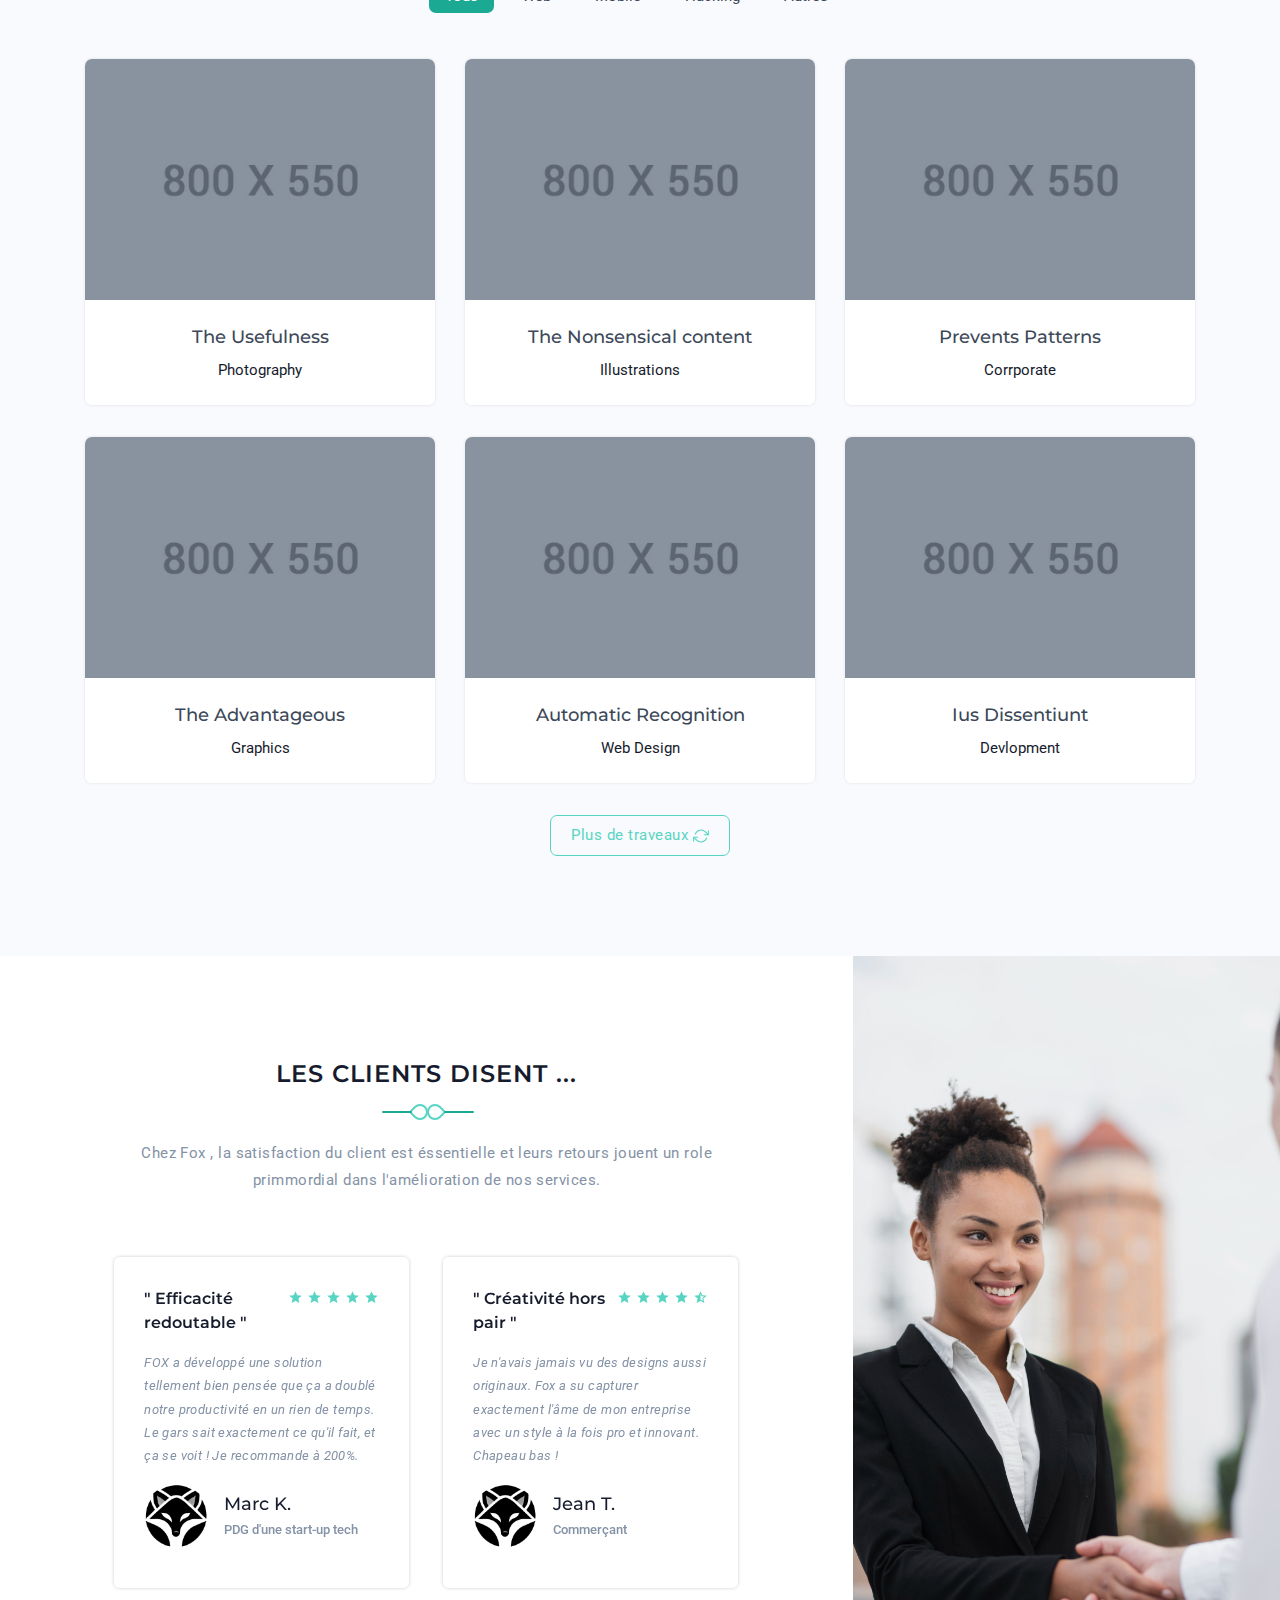
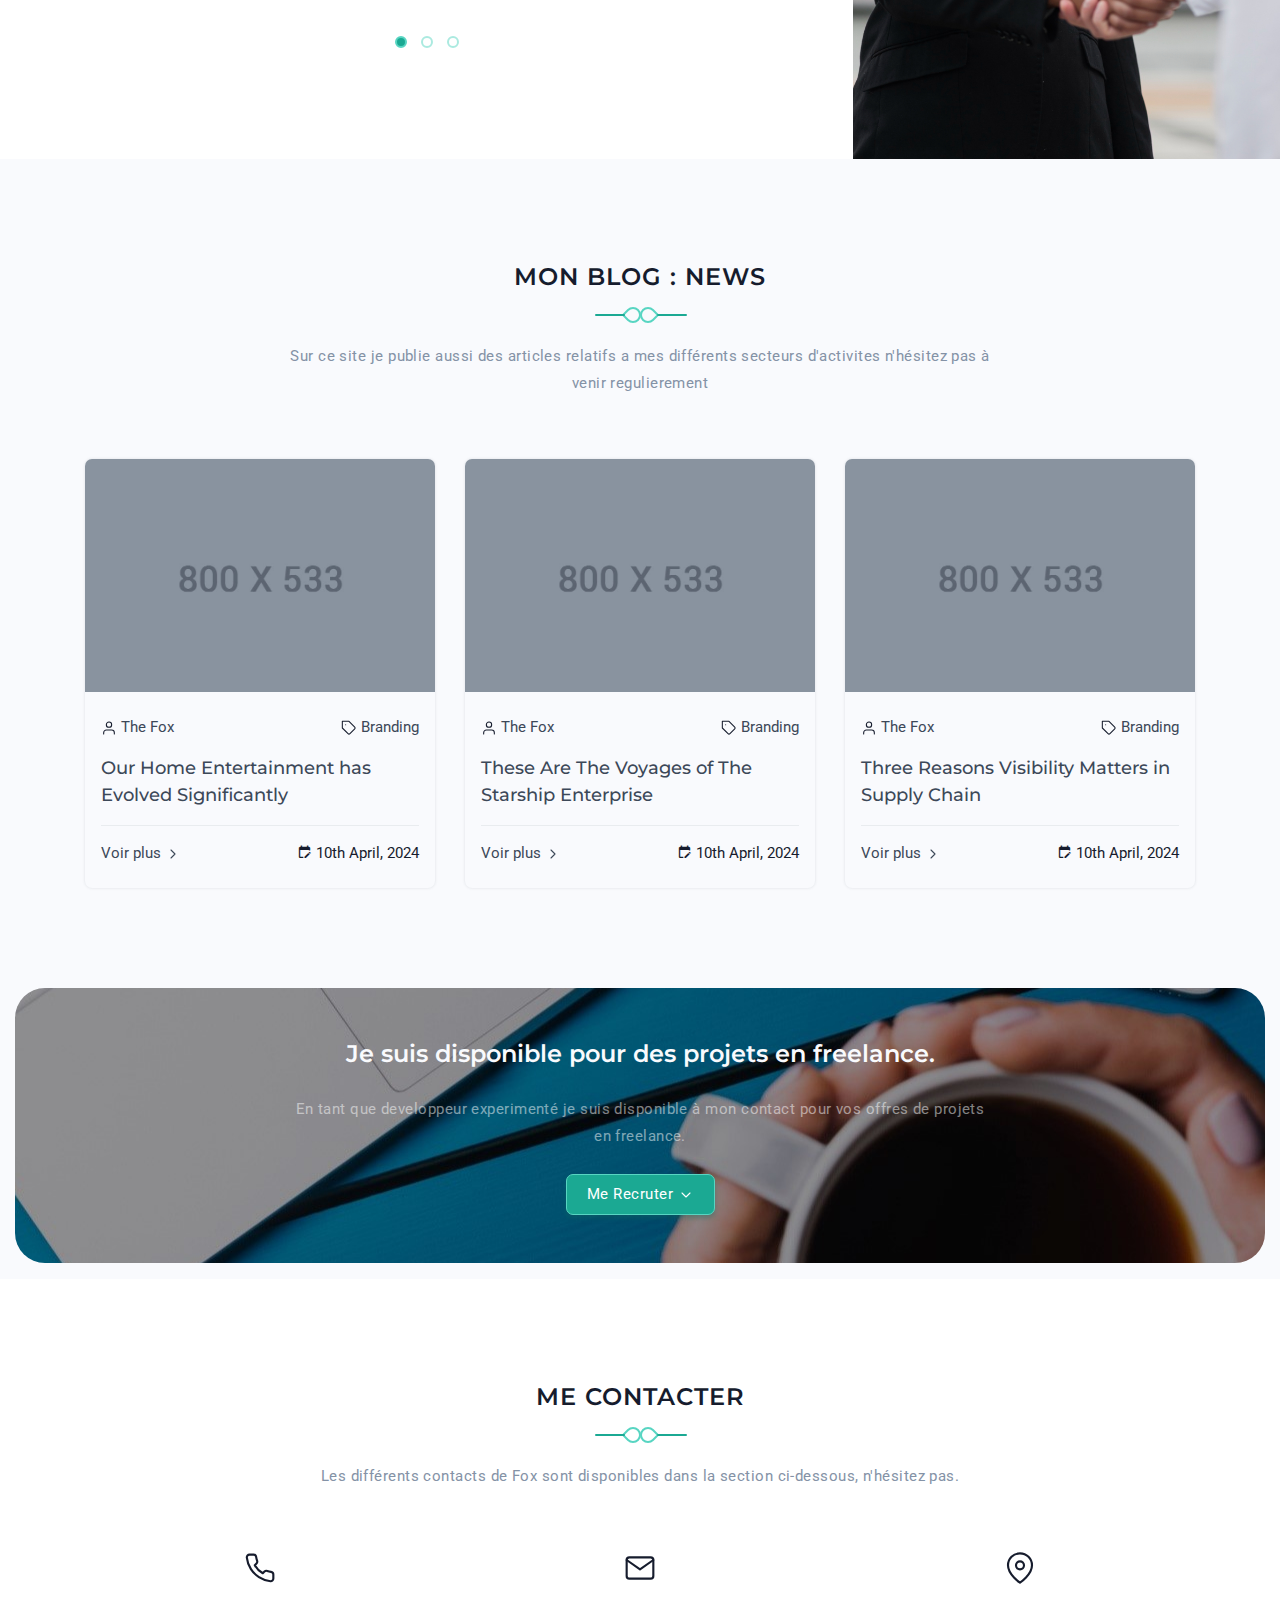
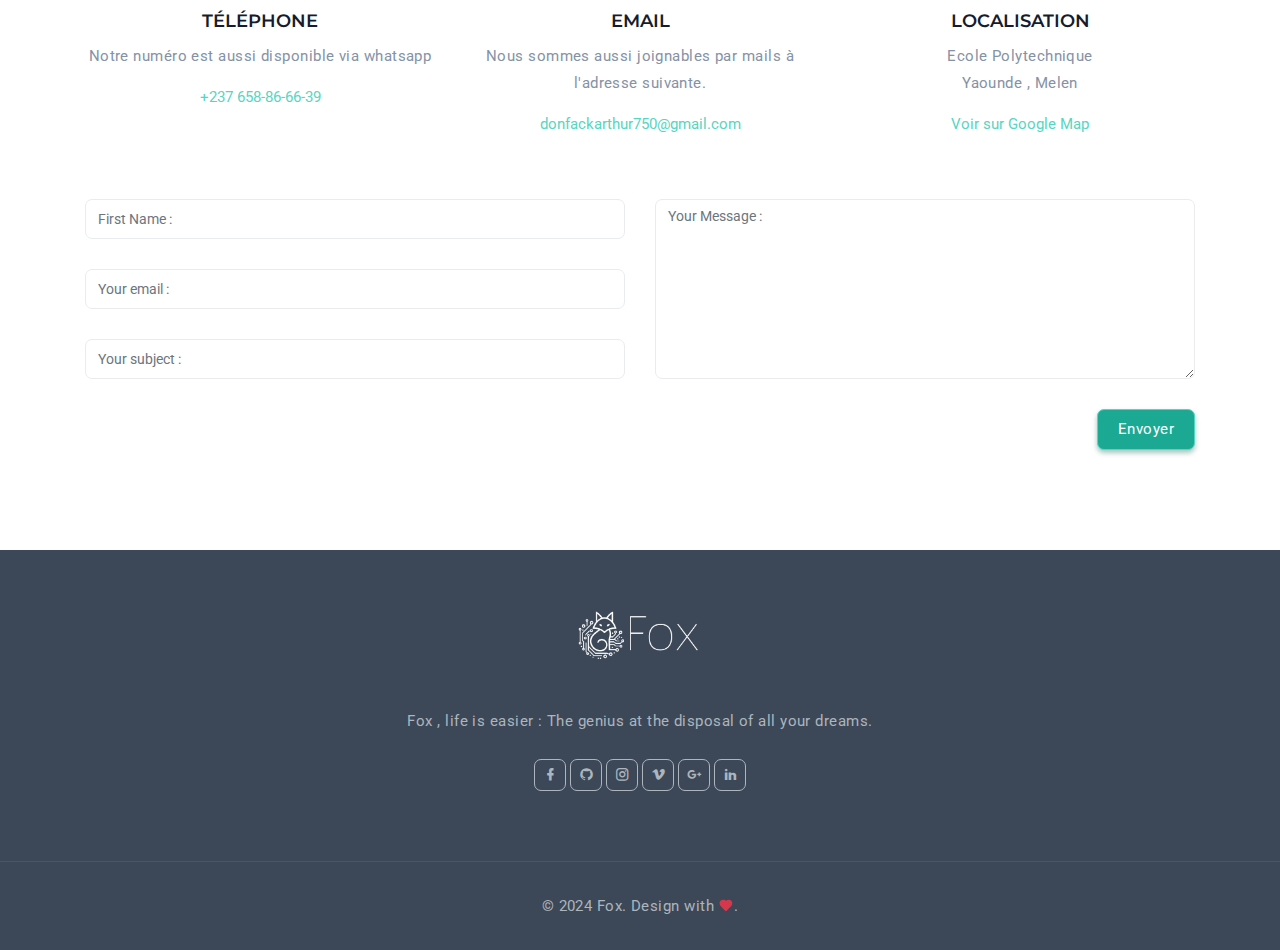
==== commit 9486f4d1: "commit" ====
--- a/index.html
+++ b/index.html
@@ -65,7 +65,7 @@
 			                <a class="nav-link" href="#services">Services</a>
 			            </li><!--end nav item-->
                         <li class="nav-item">
-			                <a class="nav-link" href="#resume">Qui ? Nous ?</a>
+			                <a class="nav-link" href="#resume">Qui est Fox</a>
 			            </li><!--end nav item-->
 			            <li class="nav-item">
 			                <a class="nav-link" href="#projects">Projets</a>
@@ -97,7 +97,7 @@
 
                     <ul class="list-unstyled mb-0 mt-2 mt-sm-0 social-icon light-social-icon">
                         <li class="list-inline-item"><a href="javascript:void(0)"><i class="mdi mdi-facebook"></i></a></li>
-                        <li class="list-inline-item"><a href="javascript:void(0)"><i class="mdi mdi-twitter"></i></a></li>
+                        <li class="list-inline-item"><a href="javascript:void(0)"><i class="mdi mdi-github-circle"></i></a></li>
                         <li class="list-inline-item"><a href="javascript:void(0)"><i class="mdi mdi-instagram"></i></a></li>
                     </ul>
                 </div> 
@@ -1080,7 +1080,7 @@
                                             </div><!--end reviewer-->
                                         </div><!--end client review-->
                                         <!--End Client-->
-                                    </div><!--end testi review-->  
+                                    </div><!--end testi rev iew-->  
                                 </div><!--end col-->
                             </div><!--end row-->
                         </div> <!-- end about detail -->
@@ -1294,7 +1294,7 @@
                         <p class="para-desc mx-auto mt-5">Fox , life is easier : The genius at the disposal of all your dreams.</p>
                         <ul class="list-unstyled mb-0 mt-4 social-icon">
                             <li class="list-inline-item"><a href="javascript:void(0)"><i class="mdi mdi-facebook"></i></a></li>
-                            <li class="list-inline-item"><a href="javascript:void(0)"><i class="mdi mdi-twitter"></i></a></li>
+                            <li class="list-inline-item"><a href="javascript:void(0)"><i class="mdi mdi-github-circle"></i></a></li>
                             <li class="list-inline-item"><a href="javascript:void(0)"><i class="mdi mdi-instagram"></i></a></li>
                             <li class="list-inline-item"><a href="javascript:void(0)"><i class="mdi mdi-vimeo"></i></a></li>
                             <li class="list-inline-item"><a href="javascript:void(0)"><i class="mdi mdi-google-plus"></i></a></li>
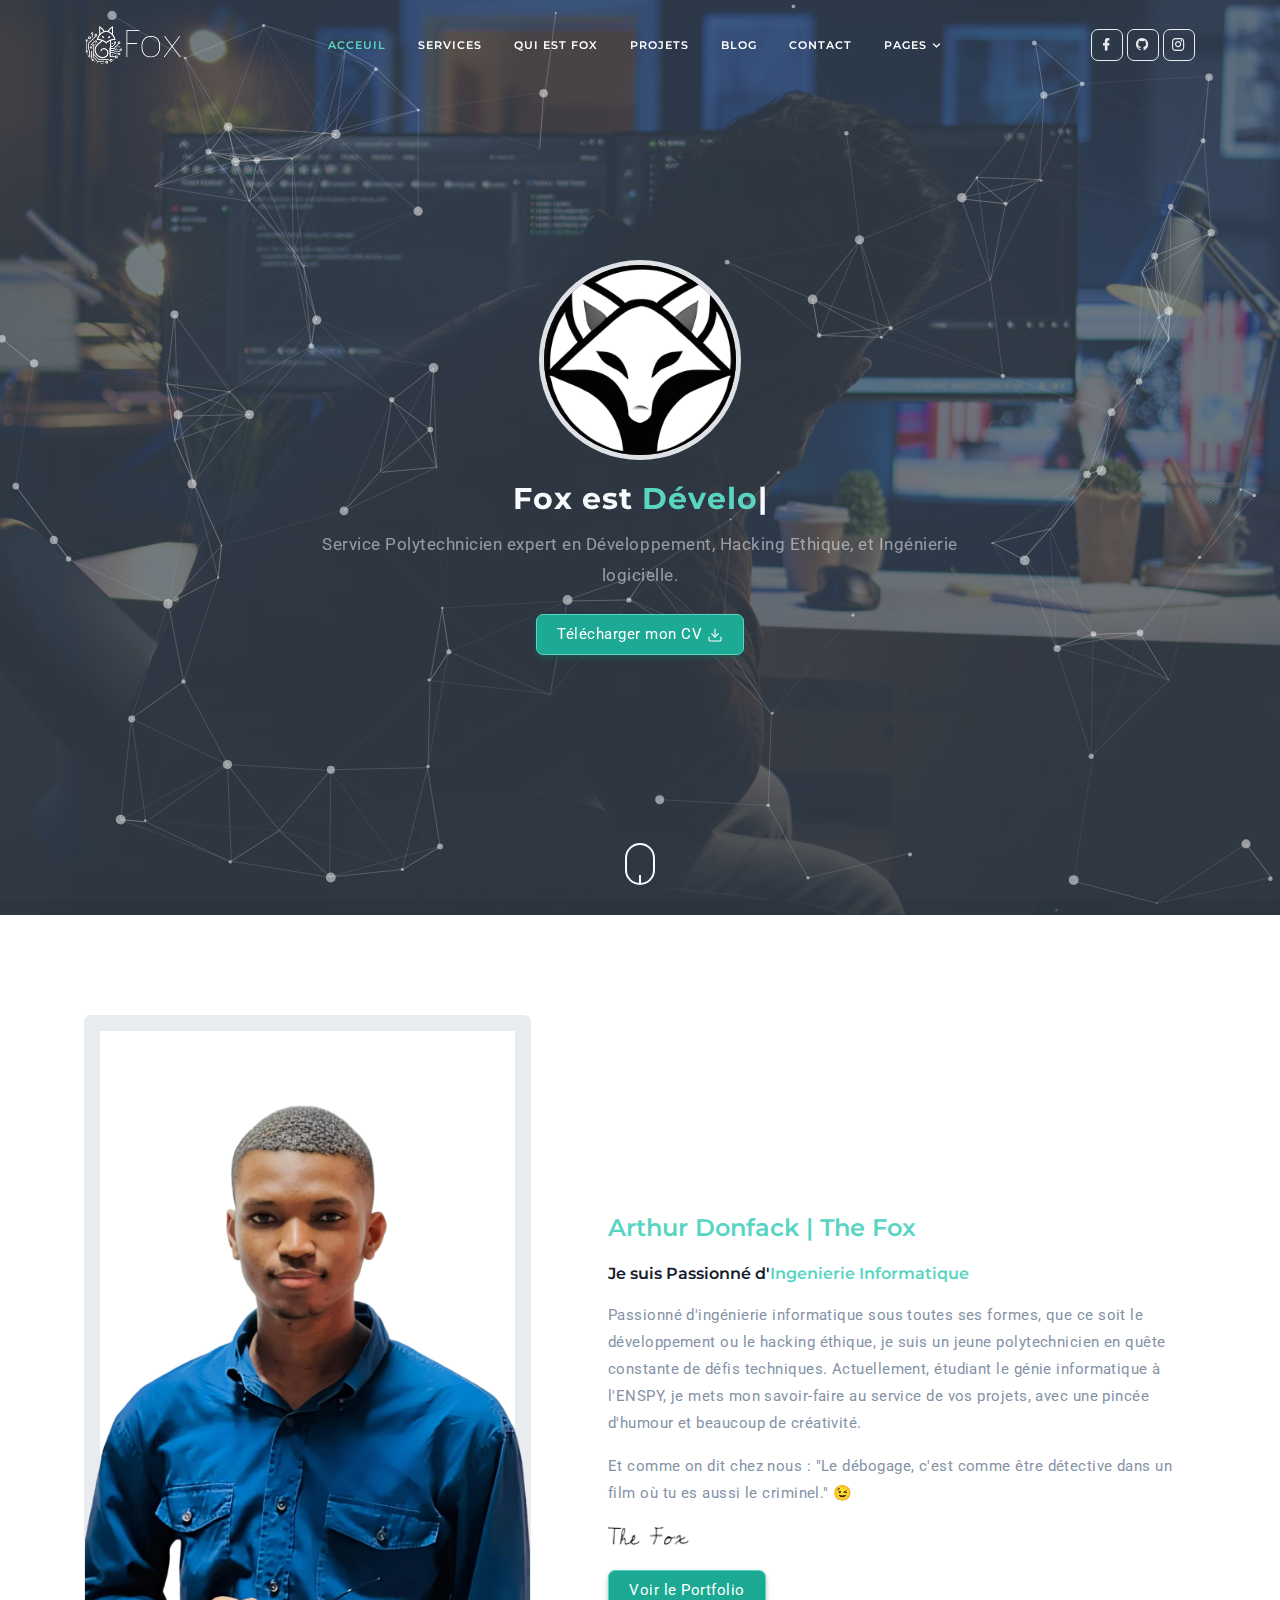
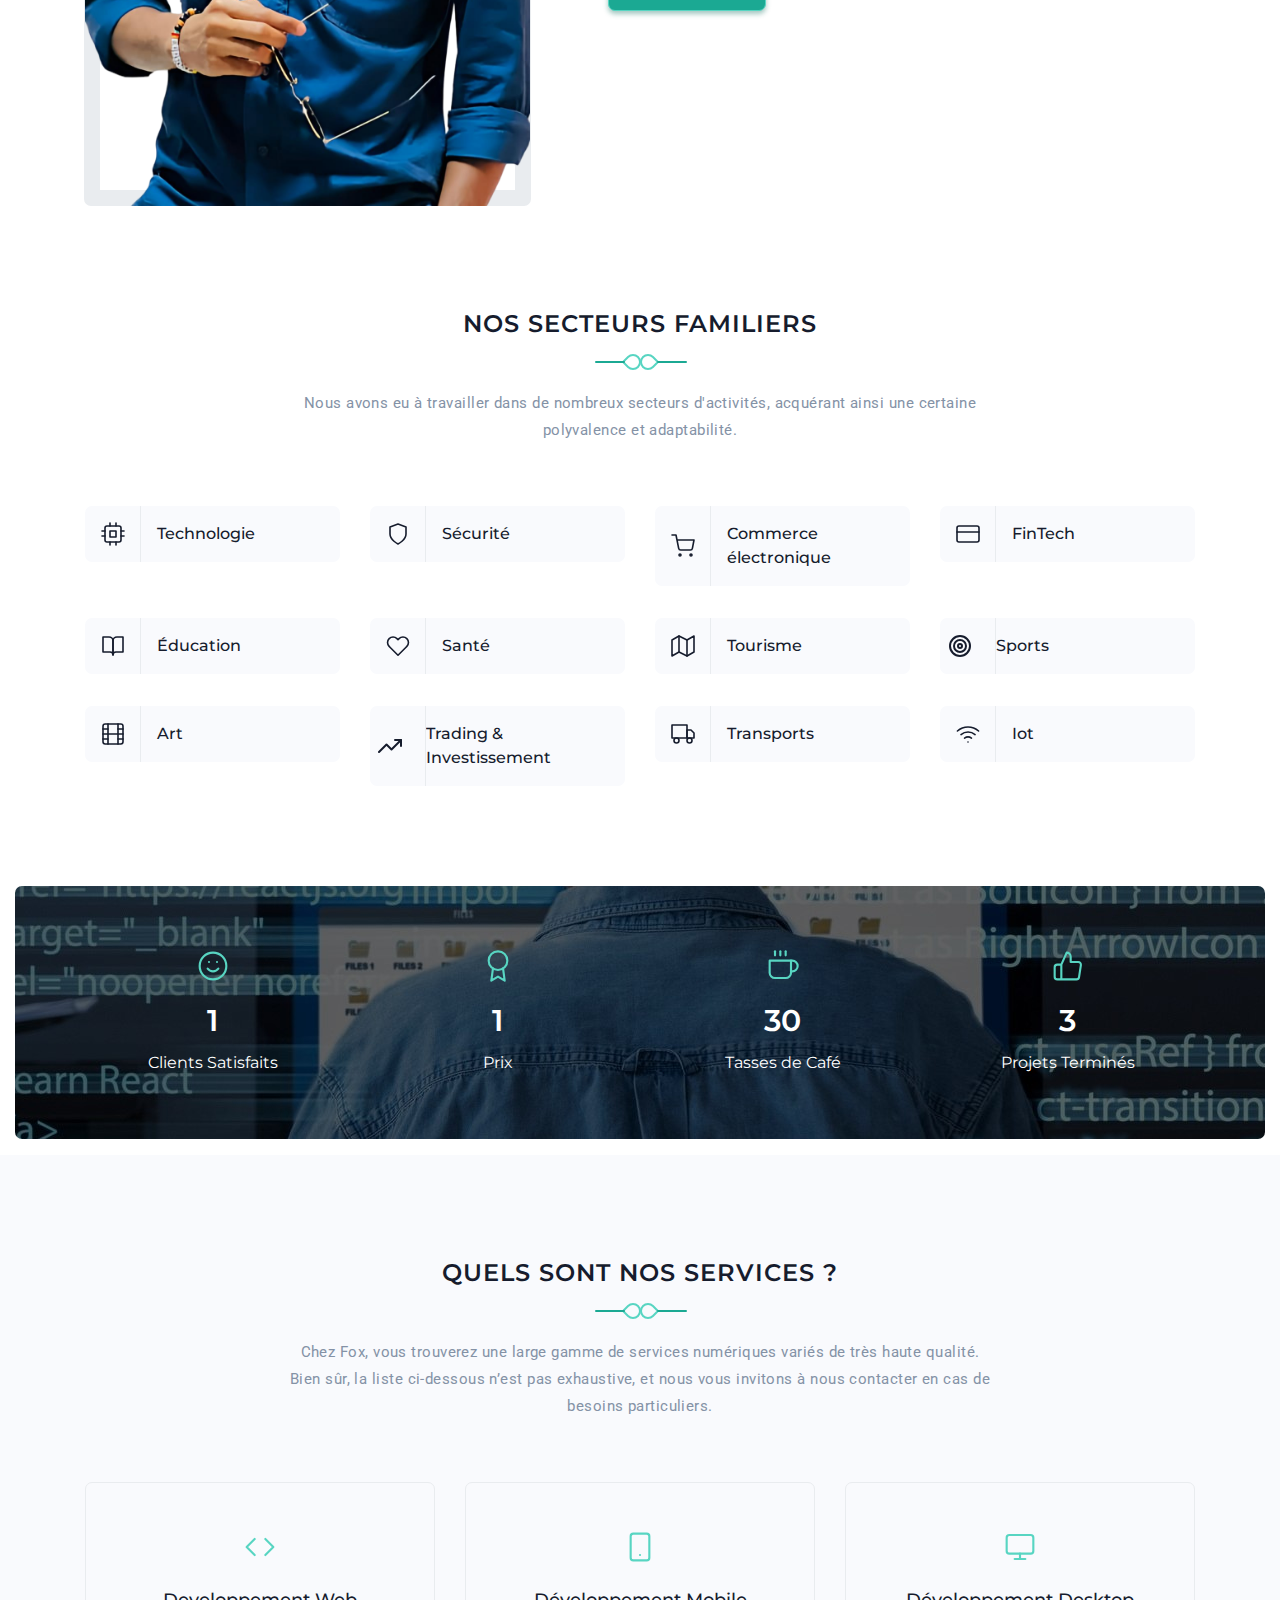
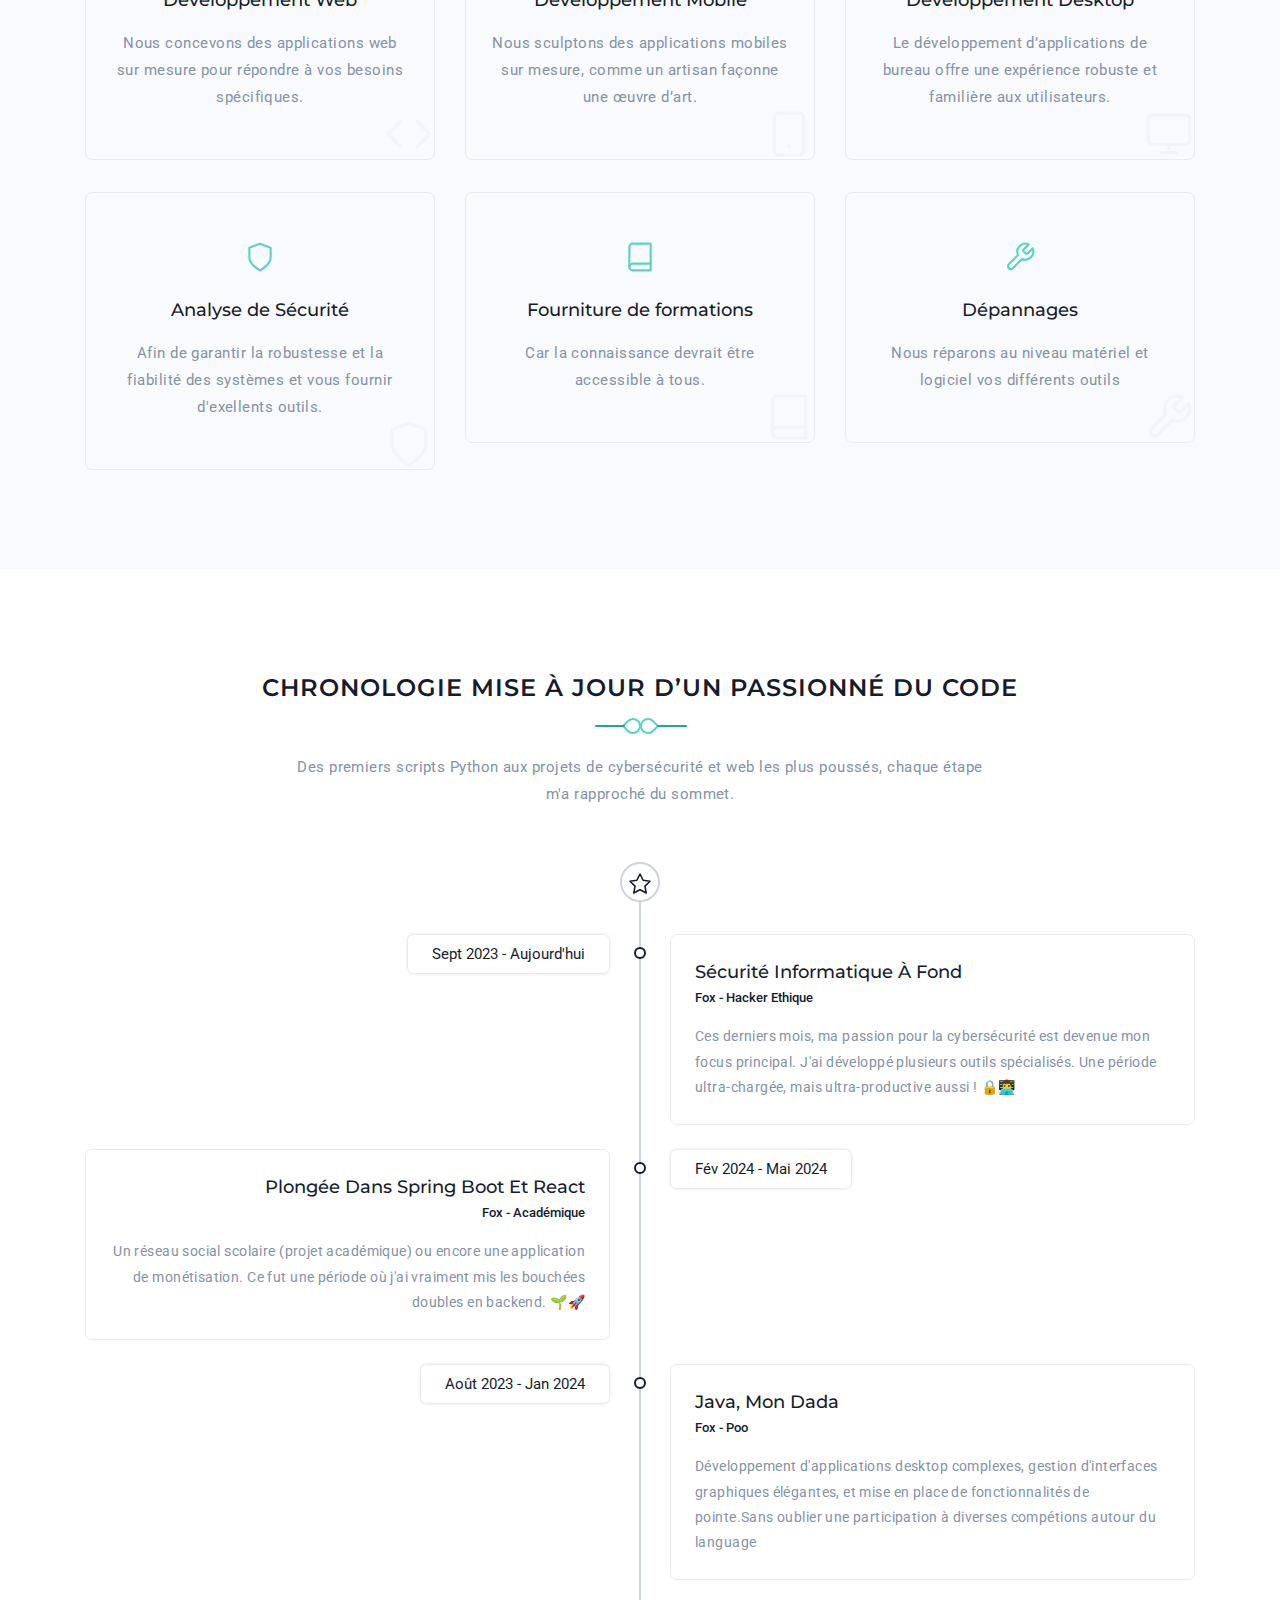
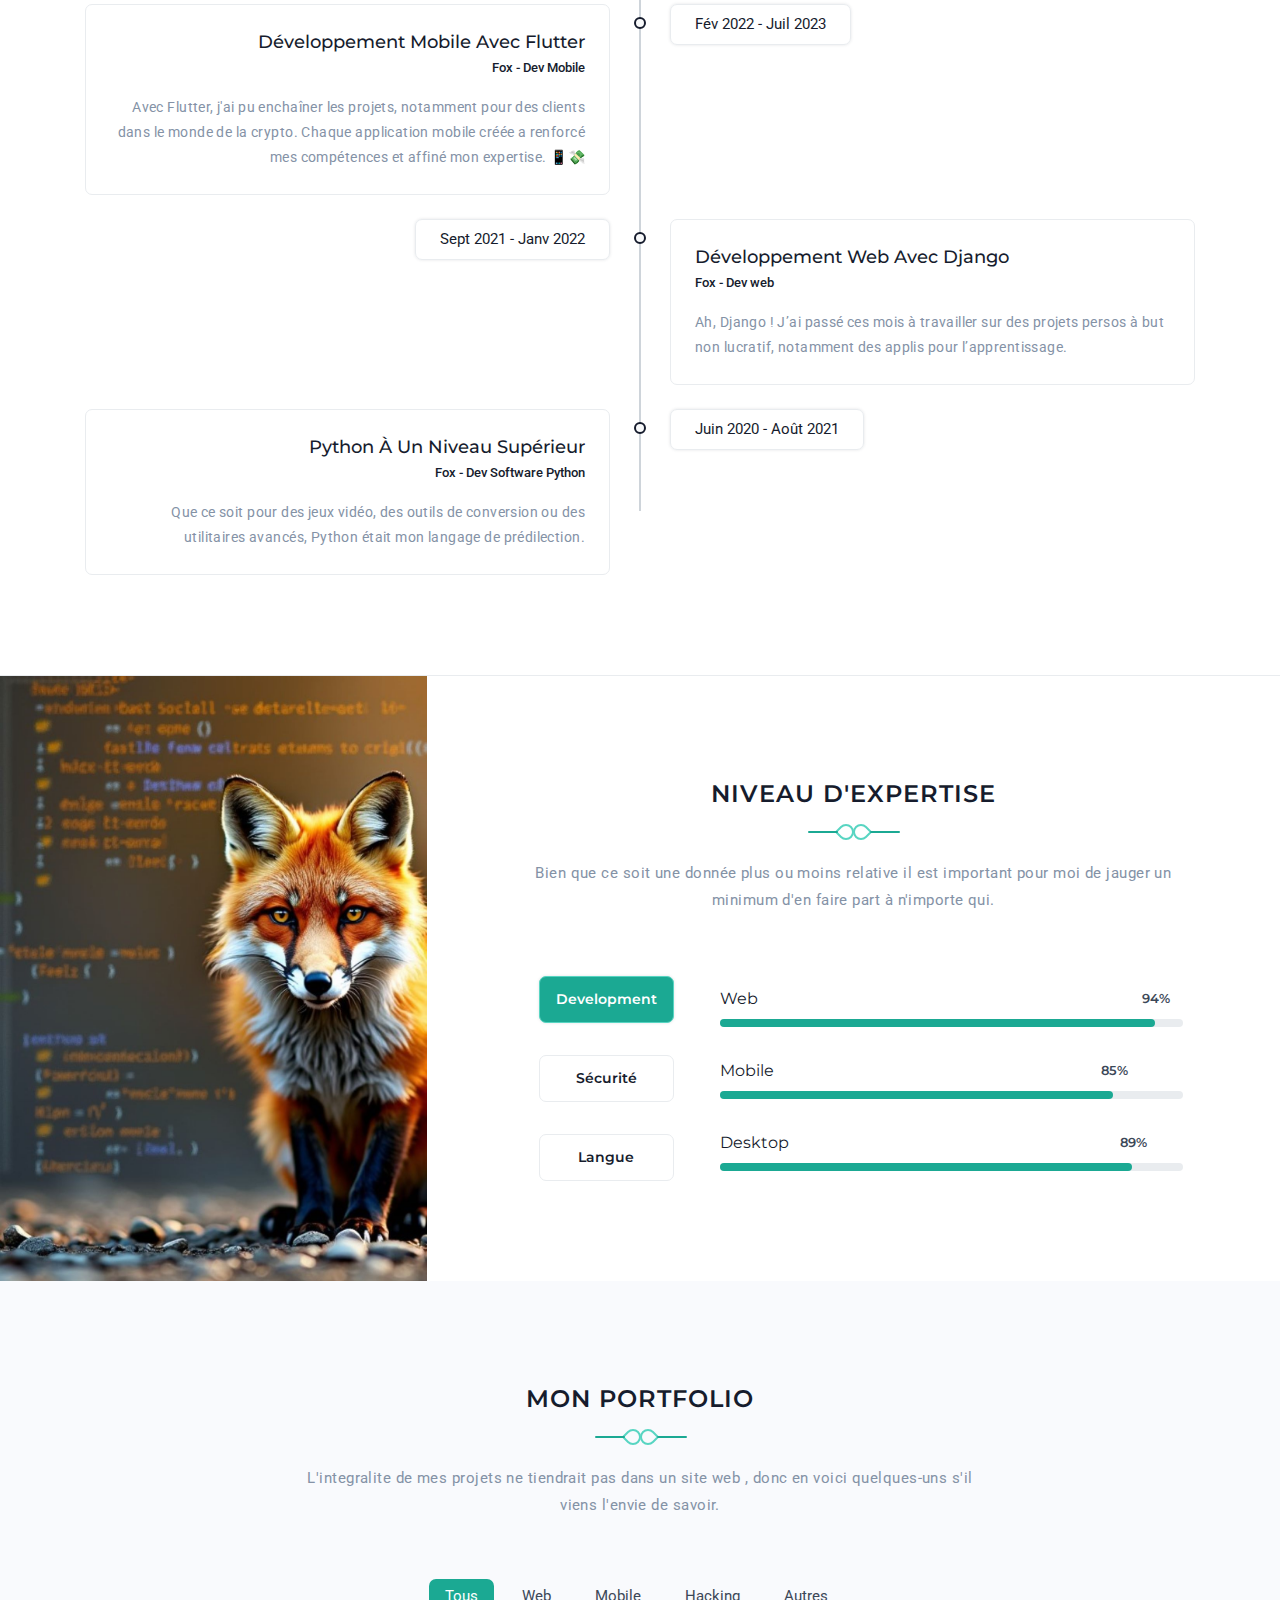
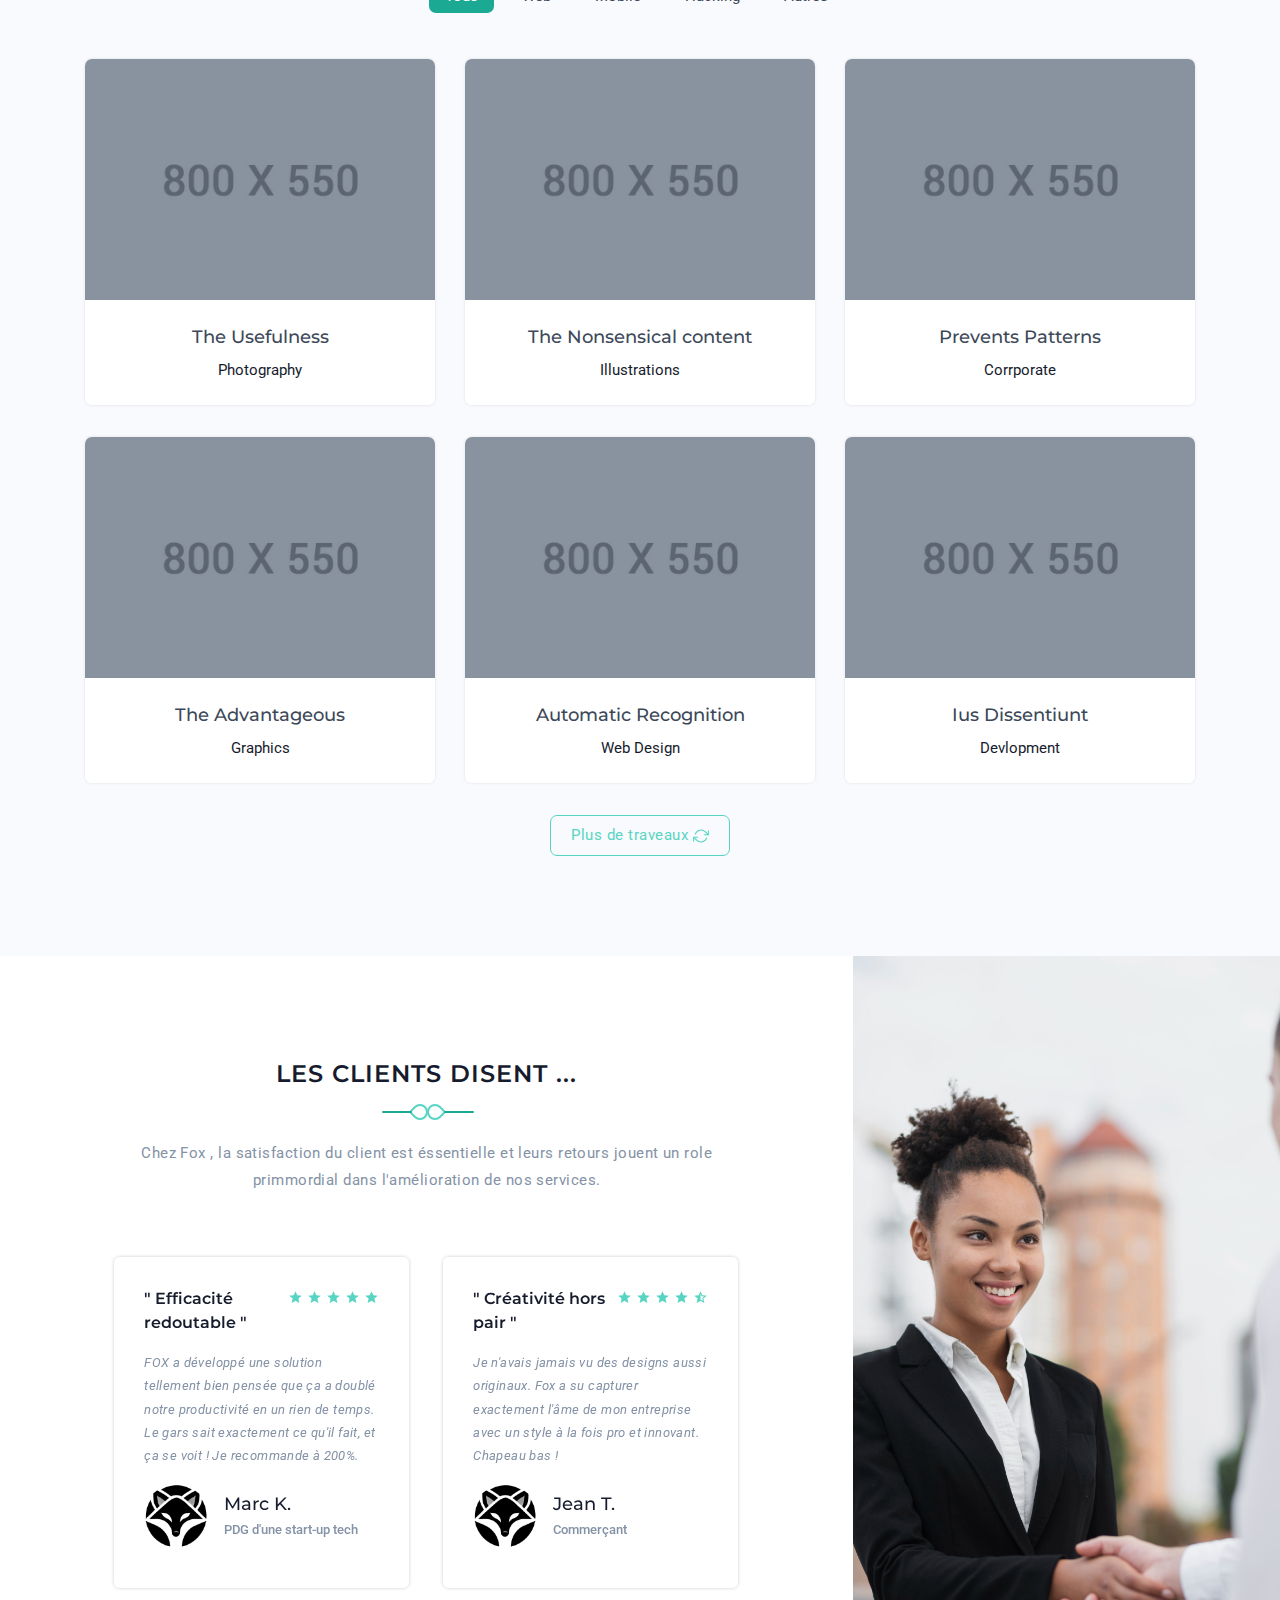
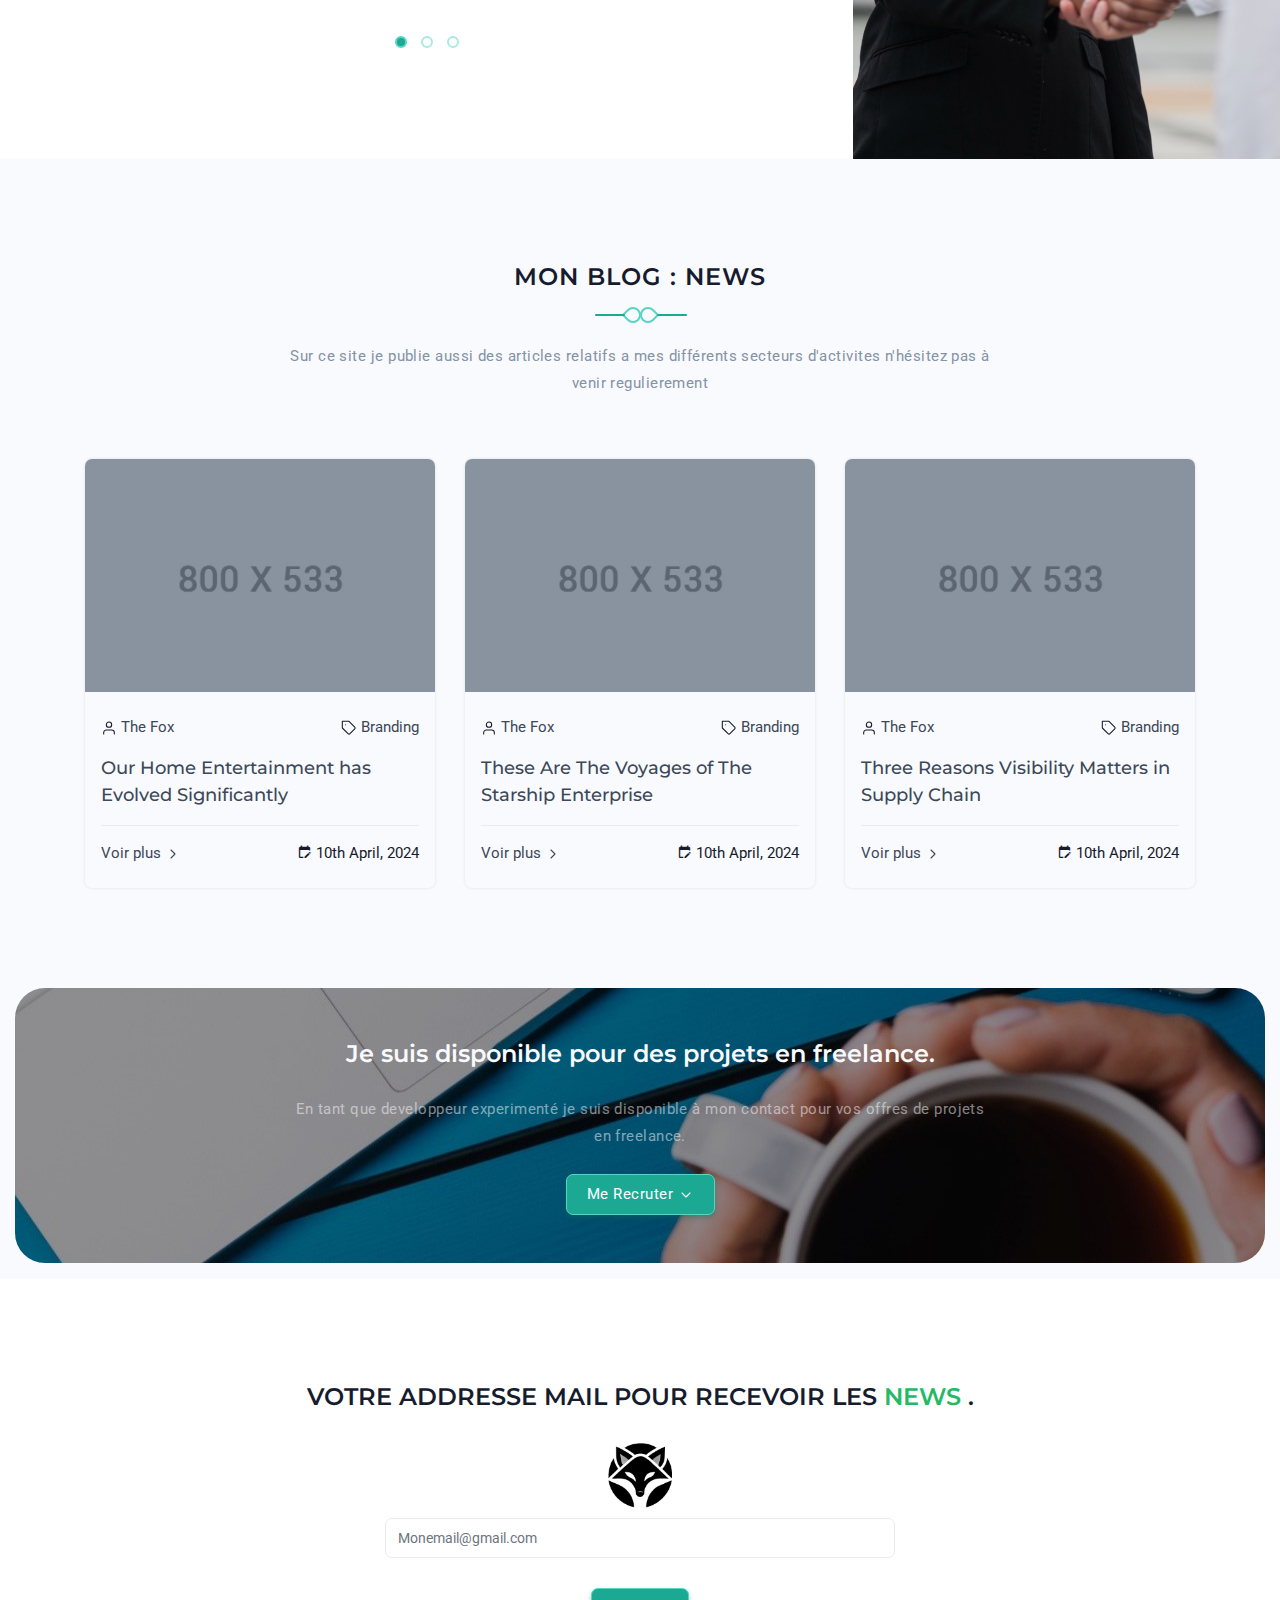
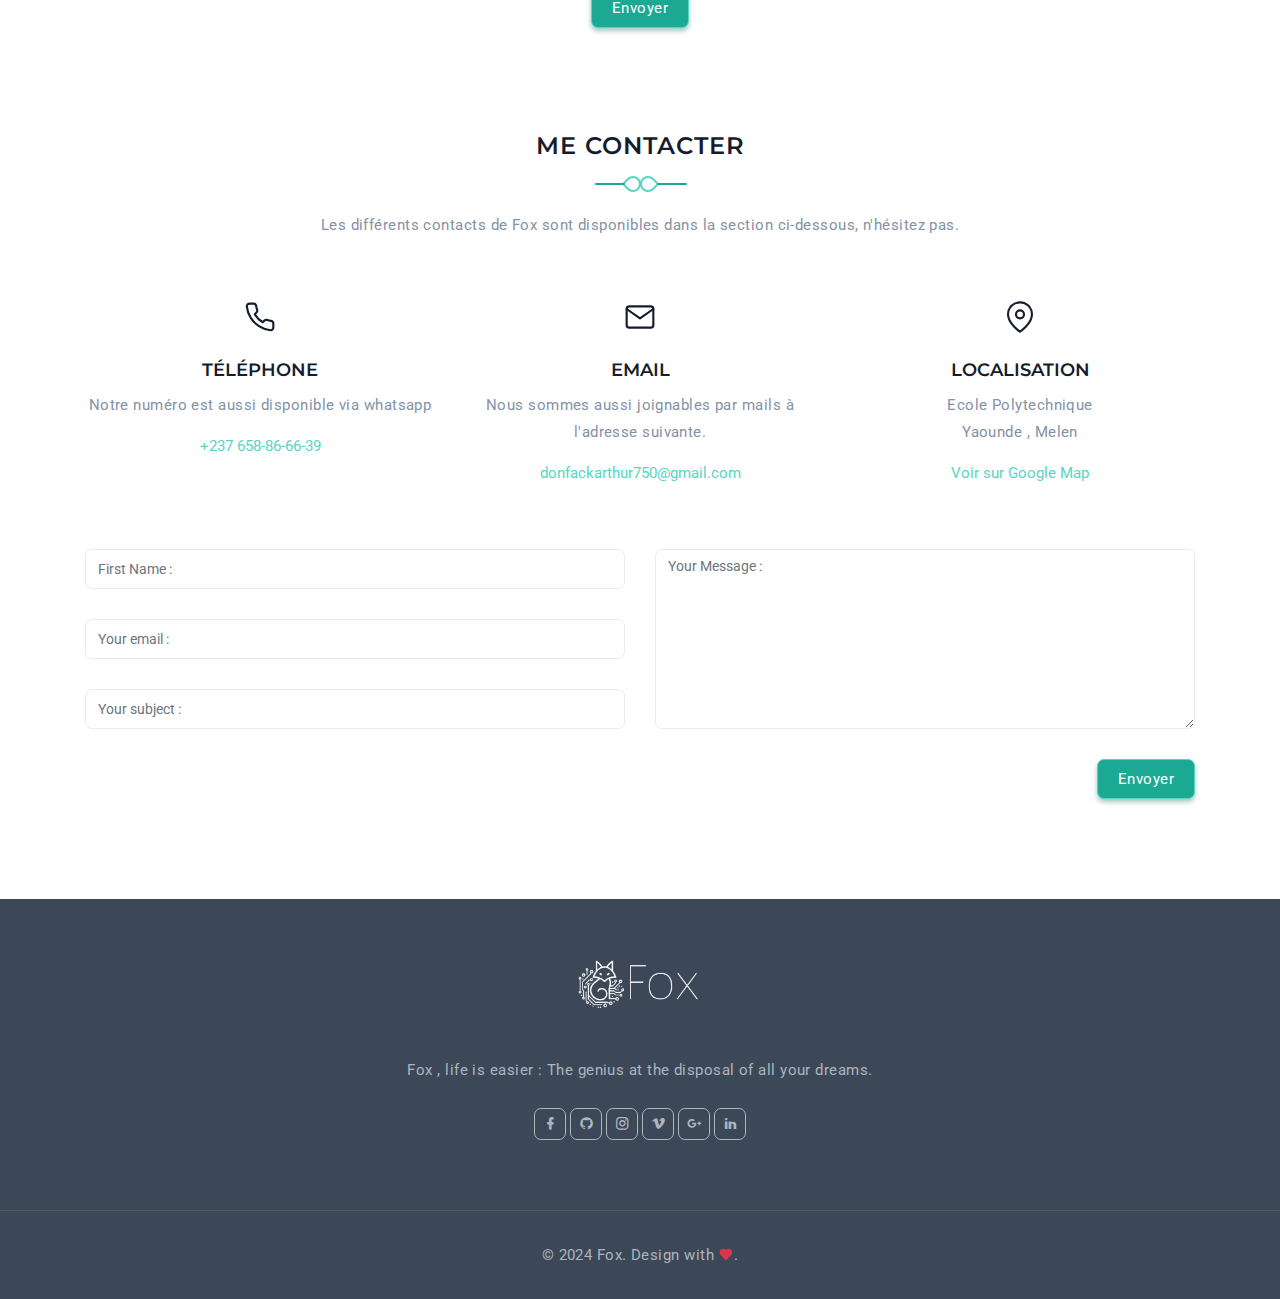
==== commit 05540f23: "add news letter" ====
--- a/index.html
+++ b/index.html
@@ -1,1352 +1,2017 @@
-
 <!DOCTYPE html>
-    <html lang="en">
-
-    <head>
-        <meta charset="utf-8" />
-        <title>Fox - Service d'ingénierie Informatique</title>
-        <meta name="viewport" content="width=device-width, initial-scale=1.0">
-        <meta name="description" content="Premium Bootstrap 4 Landing Page Template" />
-        <meta name="keywords" content="bootstrap 4, premium, marketing, multipurpose" />
-        <meta content="Shreethemes" name="author" />
-        <!-- favicon -->
-        <link rel="shortcut icon" href="images/favicon.png">
-        <!-- Bootstrap -->
-        <link href="css/bootstrap.min.css" rel="stylesheet" type="text/css" />
-        <!-- Magnific -->
-        <link href="css/magnific-popup.css" rel="stylesheet" type="text/css" />
-        <!-- Icon -->
-        <link href="css/materialdesignicons.min.css" rel="stylesheet" type="text/css" />
-                  
-        <!-- SLICK SLIDER -->
-        <link rel="stylesheet" href="css/owl.carousel.min.css"/> 
-        <link rel="stylesheet" href="css/owl.theme.css"/> 
-        <link rel="stylesheet" href="css/owl.transitions.css"/>    
-        <!-- Custom Css -->
-        <link href="css/style.css" rel="stylesheet" type="text/css" id="theme-opt" />
-        <link href="css/colors/default.css" rel="stylesheet" id="color-opt">
-        <link rel='stylesheet' href='https://cdn-uicons.flaticon.com/2.5.1/uicons-solid-straight/css/uicons-solid-straight.css'>
-
-    </head>
-
-    <body>
-        <!-- Loader -->
-        <div id="preloader">
-            <div id="status">
-                <div class="logo">
-                    <img src="images/logo-loader.png" height="150" class="d-block mx-auto" alt="">
-                </div>
-                <div class="spinner">
-                    <div class="bounce1"></div>
-                    <div class="bounce2"></div>
-                    <div class="bounce3"></div>
-                </div>
+<html lang="en">
+
+<head>
+    <meta charset="utf-8" />
+    <title>Fox - Service d'ingénierie Informatique</title>
+    <meta name="viewport" content="width=device-width, initial-scale=1.0" />
+    <meta name="description" content="Premium Bootstrap 4 Landing Page Template" />
+    <meta name="keywords" content="bootstrap 4, premium, marketing, multipurpose" />
+    <meta content="Shreethemes" name="author" />
+    <!-- favicon -->
+    <link rel="shortcut icon" href="images/favicon.png" />
+    <!-- Bootstrap -->
+    <link href="css/bootstrap.min.css" rel="stylesheet" type="text/css" />
+    <!-- Magnific -->
+    <link href="css/magnific-popup.css" rel="stylesheet" type="text/css" />
+    <!-- Icon -->
+    <link href="css/materialdesignicons.min.css" rel="stylesheet" type="text/css" />
+
+    <!-- SLICK SLIDER -->
+    <link rel="stylesheet" href="css/owl.carousel.min.css" />
+    <link rel="stylesheet" href="css/owl.theme.css" />
+    <link rel="stylesheet" href="css/owl.transitions.css" />
+    <!-- Custom Css -->
+    <link href="css/style.css" rel="stylesheet" type="text/css" id="theme-opt" />
+    <link href="css/colors/default.css" rel="stylesheet" id="color-opt" />
+    <link rel="stylesheet"
+        href="https://cdn-uicons.flaticon.com/2.5.1/uicons-solid-straight/css/uicons-solid-straight.css" />
+</head>
+
+<body>
+    <!-- Loader -->
+    <div id="preloader">
+        <div id="status">
+            <div class="logo">
+                <img src="images/logo-loader.png" height="150" class="d-block mx-auto" alt="" />
+            </div>
+            <div class="spinner">
+                <div class="bounce1"></div>
+                <div class="bounce2"></div>
+                <div class="bounce3"></div>
             </div>
         </div>
-        <!-- Loader -->
-        
-        <!-- Navbar Start -->
-        <nav class="navbar navbar-expand-lg fixed-top navbar-custom navbar-light sticky">
-    		<div class="container">
-			    <a class="navbar-brand" href="#">
-                    <img src="images/logo-fox-dark.png" class="l-dark" height="40" alt="">
-                    <img src="images/logo-fox-light.png" class="l-light" height="40" alt="">
-                </a>
-			    <button class="navbar-toggler" type="button" data-toggle="collapse" data-target="#navbarCollapse" aria-controls="navbarCollapse" aria-expanded="false" aria-label="Toggle navigation">
-			        <span data-feather="menu" class="fea icon-md"></span>
-			    </button><!--end button-->
-
-			    <div class="collapse navbar-collapse" id="navbarCollapse">
-			        <ul class="navbar-nav mx-auto">
-			            <li class="nav-item active">
-			                <a class="nav-link" href="#home">Acceuil</a>
-                        </li><!--end nav item-->
-			            <li class="nav-item">
-			                <a class="nav-link" href="#services">Services</a>
-			            </li><!--end nav item-->
-                        <li class="nav-item">
-			                <a class="nav-link" href="#resume">Qui est Fox</a>
-			            </li><!--end nav item-->
-			            <li class="nav-item">
-			                <a class="nav-link" href="#projects">Projets</a>
-                        </li><!--end nav item-->
-			            <li class="nav-item">
-			                <a class="nav-link" href="#news">Blog</a>
-			            </li><!--end nav item-->
-			            <li class="nav-item">
-			                <a class="nav-link" href="#contact">Contact</a>
-                        </li><!--end nav item-->
-                        <li class="nav-item dropdown">
-                            <a class="nav-link dropdown-toggle" href="javascript:void(0)" id="navbarDropdown" role="button"
-                                data-toggle="dropdown" aria-haspopup="true" aria-expanded="false">Pages
-                            </a>
-                            <div class="dropdown-menu rounded m-0" aria-labelledby="navbarDropdown">
-                                <div class="container mx-0 mx-md-0">
-                                    <div class="row">
-                                        <div class="col-md-12">
-                                            <a class="dropdown-item" href="page-blog.html">Blog</a>
-                                            <a class="dropdown-item" href="page-blog-detail.html">Blog Detail</a>
-                                            <a class="dropdown-item" href="page-portfolio.html">Portfolio</a>
-                                            <a class="dropdown-item" href="page-portfolio-detail.html">Portfolio Detail</a>
-                                        </div><!--end col-->
-                                    </div><!--end row-->
-                                </div><!--end container-->
-                            </div>
-                        </li><!--end nav item-->
-                    </ul>
-
-                    <ul class="list-unstyled mb-0 mt-2 mt-sm-0 social-icon light-social-icon">
-                        <li class="list-inline-item"><a href="javascript:void(0)"><i class="mdi mdi-facebook"></i></a></li>
-                        <li class="list-inline-item"><a href="javascript:void(0)"><i class="mdi mdi-github-circle"></i></a></li>
-                        <li class="list-inline-item"><a href="javascript:void(0)"><i class="mdi mdi-instagram"></i></a></li>
-                    </ul>
-                </div> 
-		    </div><!--end container-->
-		</nav><!--end navbar-->
-        <!-- Navbar End -->
-
-        <!-- HOME START-->
-        <section class="bg-home d-table w-100" style="background-image:url('images/home/bg2.jpg')" id="home">
-            <div class="bg-overlay"></div>
-            <div class="container position-relative" style="z-index: 1;">
-                <div class="row mt-5 mt-sm-0 justify-content-center">
-                    <div class="col-lg-12 text-center">
-                        <div class="title-heading">
-                            <img src="images/home/hero.jpg" class="img-fluid rounded-circle" alt="">
-                            <h3 class="heading text-light title-dark mt-3">Fox est <span class="element text-primary" data-elements="Développeur Mobile, Développeur Web, Hacker Ethique, Développeur Software"></span></h3>
-                            <p class="para-desc mx-auto text-white-50">Service Polytechnicien expert en Développement, Hacking Ethique, et Ingénierie logicielle.</p>
-                            <div class="mt-4">
-                                <a href="javascript:void(0)" class="btn btn-primary rounded">Télécharger mon CV <i data-feather="download" class="fea icon-sm"></i></a>
-                            </div>
-                        </div>
-                    </div><!--end col-->
-                </div><!--end row-->
-            </div><!--end container--> 
-            <a href="#about" data-scroll-nav="1" class="mouse-icon mouse-icon-white rounded-pill bg-transparent mouse-down">
-                <span class="wheel position-relative d-block mover"></span>
+    </div>
+    <!-- Loader -->
+
+    <!-- Navbar Start -->
+    <nav class="navbar navbar-expand-lg fixed-top navbar-custom navbar-light sticky">
+        <div class="container">
+            <a class="navbar-brand" href="#">
+                <img src="images/logo-fox-dark.png" class="l-dark" height="40" alt="" />
+                <img src="images/logo-fox-light.png" class="l-light" height="40" alt="" />
             </a>
-        </section><!--end section-->
-        <!-- HOME END-->
-        
-        <!-- About Start -->
-        <section class="section pb-3" id="about">
-            <div class="container">
-                <div class="row align-items-center">
-                    <div class="col-lg-5 col-md-5">
-                        <div class="about-hero">
-                            <img src="images/meFox.png" class="img-fluid mx-auto d-block about-tween position-relative" alt="">
-                        </div>
-                    </div><!--end col-->
-
-                    <div class="col-lg-7 col-md-7 mt-4 pt-2 mt-sm-0 pt-sm-0">
-                        <div class="section-title mb-0 ml-lg-5 ml-md-3">
-                            <h4 class="title text-primary mb-3">Arthur Donfack | The Fox  </h4>
-                            <h6 class="designation mb-3">Je suis Passionné d'<span class="text-primary">Ingenierie Informatique</span></h6>
-                            <p class="text-muted">
-                                Passionné d'ingénierie informatique sous toutes ses formes, que ce soit le développement ou le hacking éthique, je suis un jeune polytechnicien en quête constante de défis techniques. Actuellement, étudiant le génie informatique à l'ENSPY, je mets mon savoir-faire au service de vos projets, avec une pincée d'humour et beaucoup de créativité.
+            <button class="navbar-toggler" type="button" data-toggle="collapse" data-target="#navbarCollapse"
+                aria-controls="navbarCollapse" aria-expanded="false" aria-label="Toggle navigation">
+                <span data-feather="menu" class="fea icon-md"></span></button><!--end button-->
+
+            <div class="collapse navbar-collapse" id="navbarCollapse">
+                <ul class="navbar-nav mx-auto">
+                    <li class="nav-item active">
+                        <a class="nav-link" href="#home">Acceuil</a>
+                    </li>
+                    <!--end nav item-->
+                    <li class="nav-item">
+                        <a class="nav-link" href="#services">Services</a>
+                    </li>
+                    <!--end nav item-->
+                    <li class="nav-item">
+                        <a class="nav-link" href="#resume">Qui est Fox</a>
+                    </li>
+                    <!--end nav item-->
+                    <li class="nav-item">
+                        <a class="nav-link" href="#projects">Projets</a>
+                    </li>
+                    <!--end nav item-->
+                    <li class="nav-item">
+                        <a class="nav-link" href="#news">Blog</a>
+                    </li>
+                    <!--end nav item-->
+                    <li class="nav-item">
+                        <a class="nav-link" href="#contact">Contact</a>
+                    </li>
+                    <!--end nav item-->
+                    <li class="nav-item dropdown">
+                        <a class="nav-link dropdown-toggle" href="javascript:void(0)" id="navbarDropdown" role="button"
+                            data-toggle="dropdown" aria-haspopup="true" aria-expanded="false">Pages
+                        </a>
+                        <div class="dropdown-menu rounded m-0" aria-labelledby="navbarDropdown">
+                            <div class="container mx-0 mx-md-0">
+                                <div class="row">
+                                    <div class="col-md-12">
+                                        <a class="dropdown-item" href="page-blog.html">Blog</a>
+                                        <a class="dropdown-item" href="page-blog-detail.html">Blog Detail</a>
+                                        <a class="dropdown-item" href="page-portfolio.html">Portfolio</a>
+                                        <a class="dropdown-item" href="page-portfolio-detail.html">Portfolio Detail</a>
+                                    </div>
+                                    <!--end col-->
+                                </div>
+                                <!--end row-->
+                            </div>
+                            <!--end container-->
+                        </div>
+                    </li>
+                    <!--end nav item-->
+                </ul>
+
+                <ul class="list-unstyled mb-0 mt-2 mt-sm-0 social-icon light-social-icon">
+                    <li class="list-inline-item">
+                        <a href="javascript:void(0)"><i class="mdi mdi-facebook"></i></a>
+                    </li>
+                    <li class="list-inline-item">
+                        <a href="javascript:void(0)"><i class="mdi mdi-github-circle"></i></a>
+                    </li>
+                    <li class="list-inline-item">
+                        <a href="javascript:void(0)"><i class="mdi mdi-instagram"></i></a>
+                    </li>
+                </ul>
+            </div>
+        </div>
+        <!--end container-->
+    </nav>
+    <!--end navbar-->
+    <!-- Navbar End -->
+
+    <!-- HOME START-->
+    <section class="bg-home d-table w-100" style="background-image: url('images/home/bg2.jpg')" id="home">
+        <div class="bg-overlay"></div>
+        <div class="container position-relative" style="z-index: 1">
+            <div class="row mt-5 mt-sm-0 justify-content-center">
+                <div class="col-lg-12 text-center">
+                    <div class="title-heading">
+                        <img src="images/home/hero.jpg" class="img-fluid rounded-circle" alt="" />
+                        <h3 class="heading text-light title-dark mt-3">
+                            Fox est
+                            <span class="element text-primary"
+                                data-elements="Développeur Mobile, Développeur Web, Hacker Ethique, Développeur Software"></span>
+                        </h3>
+                        <p class="para-desc mx-auto text-white-50">
+                            Service Polytechnicien expert en Développement, Hacking Ethique,
+                            et Ingénierie logicielle.
+                        </p>
+                        <div class="mt-4">
+                            <a href="javascript:void(0)" class="btn btn-primary rounded">Télécharger mon CV
+                                <i data-feather="download" class="fea icon-sm"></i></a>
+                        </div>
+                    </div>
+                </div>
+                <!--end col-->
+            </div>
+            <!--end row-->
+        </div>
+        <!--end container-->
+        <a href="#about" data-scroll-nav="1" class="mouse-icon mouse-icon-white rounded-pill bg-transparent mouse-down">
+            <span class="wheel position-relative d-block mover"></span>
+        </a>
+    </section>
+    <!--end section-->
+    <!-- HOME END-->
+
+    <!-- About Start -->
+    <section class="section pb-3" id="about">
+        <div class="container">
+            <div class="row align-items-center">
+                <div class="col-lg-5 col-md-5">
+                    <div class="about-hero">
+                        <img src="images/meFox.png" class="img-fluid mx-auto d-block about-tween position-relative"
+                            alt="" />
+                    </div>
+                </div>
+                <!--end col-->
+
+                <div class="col-lg-7 col-md-7 mt-4 pt-2 mt-sm-0 pt-sm-0">
+                    <div class="section-title mb-0 ml-lg-5 ml-md-3">
+                        <h4 class="title text-primary mb-3">Arthur Donfack | The Fox</h4>
+                        <h6 class="designation mb-3">
+                            Je suis Passionné d'<span class="text-primary">Ingenierie Informatique</span>
+                        </h6>
+                        <p class="text-muted">
+                            Passionné d'ingénierie informatique sous toutes ses formes, que
+                            ce soit le développement ou le hacking éthique, je suis un jeune
+                            polytechnicien en quête constante de défis techniques.
+                            Actuellement, étudiant le génie informatique à l'ENSPY, je mets
+                            mon savoir-faire au service de vos projets, avec une pincée
+                            d'humour et beaucoup de créativité.
+                        </p>
+                        <p class="text-muted">
+                            Et comme on dit chez nous : "Le débogage, c'est comme être
+                            détective dans un film où tu es aussi le criminel." 😉
+                        </p>
+
+                        <img src="images/signature.png" height="22" alt="" />
+                        <div class="mt-4">
+                            <a href="#projects" class="btn btn-primary mouse-down">Voir le Portfolio</a>
+                        </div>
+                    </div>
+                </div>
+                <!--end col-->
+            </div>
+            <!--end row-->
+        </div>
+        <!--end container-->
+
+        <div class="container mt-100 mt-60">
+            <div class="row justify-content-center">
+                <div class="col-12 text-center">
+                    <div class="section-title">
+                        <div class="titles">
+                            <h4 class="title title-line text-uppercase mb-4 pb-4">
+                                Nos Secteurs Familiers
+                            </h4>
+                            <span></span>
+                        </div>
+                        <p class="text-muted mx-auto para-desc mb-0">
+                            Nous avons eu à travailler dans de nombreux secteurs
+                            d'activités, acquérant ainsi une certaine polyvalence et
+                            adaptabilité.
+                        </p>
+                    </div>
+                </div>
+                <!--end col-->
+            </div>
+            <!--end row-->
+            <div class="row">
+                <div class="col-lg-3 col-md-4 col-12 mt-4 pt-2">
+                    <div class="interests-desc bg-light position-relative px-2 py-3 rounded">
+                        <div class="hobbies d-flex align-items-center">
+                            <div class="text-center rounded-pill mr-4">
+                                <i data-feather="cpu" class="icon fea icon-md-sm"></i>
+                            </div>
+                            <div class="content">
+                                <h6 class="title mb-0">Technologie</h6>
+                            </div>
+                        </div>
+                    </div>
+                </div>
+                <!--end col-->
+
+                <div class="col-lg-3 col-md-4 col-12 mt-4 pt-2">
+                    <div class="interests-desc bg-light position-relative px-2 py-3 rounded">
+                        <div class="hobbies d-flex align-items-center">
+                            <div class="text-center rounded-pill mr-4">
+                                <i data-feather="shield" class="icon fea icon-md-sm"></i>
+                            </div>
+                            <div class="content">
+                                <h6 class="title mb-0">Sécurité</h6>
+                            </div>
+                        </div>
+                    </div>
+                </div>
+                <!--end col-->
+
+                <div class="col-lg-3 col-md-4 col-12 mt-4 pt-2">
+                    <div class="interests-desc bg-light position-relative px-2 py-3 rounded">
+                        <div class="hobbies d-flex align-items-center">
+                            <div class="text-center rounded-pill mr-4">
+                                <b data-feather="shopping-cart" class="icon fea icon-md-sm">$</b>
+                            </div>
+                            <div class="content">
+                                <h6 class="title mb-0">Commerce électronique</h6>
+                            </div>
+                        </div>
+                    </div>
+                </div>
+                <!--end col-->
+
+                <div class="col-lg-3 col-md-4 col-12 mt-4 pt-2">
+                    <div class="interests-desc bg-light position-relative px-2 py-3 rounded">
+                        <div class="hobbies d-flex align-items-center">
+                            <div class="text-center rounded-pill mr-4">
+                                <i data-feather="credit-card" class="icon fea icon-md-sm"></i>
+                            </div>
+                            <div class="content">
+                                <h6 class="title mb-0">FinTech</h6>
+                            </div>
+                        </div>
+                    </div>
+                </div>
+                <!--end col-->
+
+                <div class="col-lg-3 col-md-4 col-12 mt-4 pt-2">
+                    <div class="interests-desc bg-light position-relative px-2 py-3 rounded">
+                        <div class="hobbies d-flex align-items-center">
+                            <div class="text-center rounded-pill mr-4">
+                                <i data-feather="book-open" class="icon fea icon-md-sm"></i>
+                            </div>
+                            <div class="content">
+                                <h6 class="title mb-0">Éducation</h6>
+                            </div>
+                        </div>
+                    </div>
+                </div>
+                <!--end col-->
+
+                <div class="col-lg-3 col-md-4 col-12 mt-4 pt-2">
+                    <div class="interests-desc bg-light position-relative px-2 py-3 rounded">
+                        <div class="hobbies d-flex align-items-center">
+                            <div class="text-center rounded-pill mr-4">
+                                <i data-feather="heart" class="icon fea icon-md-sm"></i>
+                            </div>
+                            <div class="content">
+                                <h6 class="title mb-0">Santé</h6>
+                            </div>
+                        </div>
+                    </div>
+                </div>
+                <!--end col-->
+
+                <div class="col-lg-3 col-md-4 col-12 mt-4 pt-2">
+                    <div class="interests-desc bg-light position-relative px-2 py-3 rounded">
+                        <div class="hobbies d-flex align-items-center">
+                            <div class="text-center rounded-pill mr-4">
+                                <i data-feather="map" class="icon fea icon-md-sm"></i>
+                            </div>
+                            <div class="content">
+                                <h6 class="title mb-0">Tourisme</h6>
+                            </div>
+                        </div>
+                    </div>
+                </div>
+                <!--end col-->
+
+                <div class="col-lg-3 col-md-4 col-12 mt-4 pt-2">
+                    <div class="interests-desc bg-light position-relative px-2 py-3 rounded">
+                        <div class="hobbies d-flex align-items-center">
+                            <div class="text-center rounded-pill mr-4">
+                                <i data-feather="target" class="fi fi-sr-arrow-trend-up"></i>
+                            </div>
+                            <div class="content">
+                                <h6 class="title mb-0">Sports</h6>
+                            </div>
+                        </div>
+                    </div>
+                </div>
+                <!--end col-->
+
+                <div class="col-lg-3 col-md-4 col-12 mt-4 pt-2">
+                    <div class="interests-desc bg-light position-relative px-2 py-3 rounded">
+                        <div class="hobbies d-flex align-items-center">
+                            <div class="text-center rounded-pill mr-4">
+                                <i data-feather="film" class="icon fea icon-md-sm"></i>
+                            </div>
+                            <div class="content">
+                                <h6 class="title mb-0">Art</h6>
+                            </div>
+                        </div>
+                    </div>
+                </div>
+                <!--end col-->
+
+                <div class="col-lg-3 col-md-4 col-12 mt-4 pt-2">
+                    <div class="interests-desc bg-light position-relative px-2 py-3 rounded">
+                        <div class="hobbies d-flex align-items-center">
+                            <div class="text-center rounded-pill mr-4">
+                                <i data-feather="trending-up" class="fi fi-sr-arrow-trend-up"></i>
+                            </div>
+                            <div class="content">
+                                <h6 class="title mb-0">Trading & Investissement</h6>
+                            </div>
+                        </div>
+                    </div>
+                </div>
+                <!--end col-->
+
+                <div class="col-lg-3 col-md-4 col-12 mt-4 pt-2">
+                    <div class="interests-desc bg-light position-relative px-2 py-3 rounded">
+                        <div class="hobbies d-flex align-items-center">
+                            <div class="text-center rounded-pill mr-4">
+                                <i data-feather="truck" class="icon fea icon-md-sm"></i>
+                            </div>
+                            <div class="content">
+                                <h6 class="title mb-0">Transports</h6>
+                            </div>
+                        </div>
+                    </div>
+                </div>
+                <!--end col-->
+
+                <div class="col-lg-3 col-md-4 col-12 mt-4 pt-2">
+                    <div class="interests-desc bg-light position-relative px-2 py-3 rounded">
+                        <div class="hobbies d-flex align-items-center">
+                            <div class="text-center rounded-pill mr-4">
+                                <i data-feather="wifi" class="icon fea icon-md-sm"></i>
+                            </div>
+                            <div class="content">
+                                <h6 class="title mb-0">Iot</h6>
+                            </div>
+                        </div>
+                    </div>
+                </div>
+                <!--end col-->
+            </div>
+        </div>
+        <!--end container-->
+
+        <div class="container-fluid mt-100 mt-60">
+            <div class="rounded py-md-5 py-4" style="background: url('images/bg-counter2.jpg') center center">
+                <div class="container">
+                    <div class="row" id="counter">
+                        <div class="col-lg-3 col-6">
+                            <div class="counter-box rounded py-3 text-center">
+                                <div class="counter-icon">
+                                    <i data-feather="smile" class="fea icon-md text-primary"></i>
+                                </div>
+                                <h3 class="counter-value mt-3 text-white title-dark" data-count="35">
+                                    1
+                                </h3>
+                                <h6 class="counter-head font-weight-normal mb-0 text-white title-dark">
+                                    Clients Satisfaits
+                                </h6>
+                            </div>
+                            <!--end counter box-->
+                        </div>
+                        <!--end col-->
+
+                        <div class="col-lg-3 col-6">
+                            <div class="counter-box rounded py-3 text-center">
+                                <div class="counter-icon">
+                                    <i data-feather="award" class="fea icon-md text-primary"></i>
+                                </div>
+                                <h3 class="counter-value mt-3 text-white title-dark" data-count="3">
+                                    1
+                                </h3>
+                                <h6 class="counter-head font-weight-normal mb-0 text-white title-dark">
+                                    Prix
+                                </h6>
+                            </div>
+                            <!--end counter box-->
+                        </div>
+                        <!--end col-->
+
+                        <div class="col-lg-3 col-6">
+                            <div class="counter-box rounded py-3 text-center">
+                                <div class="counter-icon">
+                                    <i data-feather="coffee" class="fea icon-md text-primary"></i>
+                                </div>
+                                <h3 class="counter-value mt-3 text-white title-dark" data-count="3001">
+                                    30
+                                </h3>
+                                <h6 class="counter-head font-weight-normal mb-0 text-white title-dark">
+                                    Tasses de Café
+                                </h6>
+                            </div>
+                            <!--end counter box-->
+                        </div>
+                        <!--end col-->
+
+                        <div class="col-lg-3 col-6">
+                            <div class="counter-box rounded py-3 text-center">
+                                <div class="counter-icon">
+                                    <i data-feather="thumbs-up" class="fea icon-md text-primary"></i>
+                                </div>
+                                <h3 class="counter-value mt-3 text-white title-dark" data-count="41">
+                                    3
+                                </h3>
+                                <h6 class="counter-head font-weight-normal mb-0 text-white title-dark">
+                                    Projets Terminés
+                                </h6>
+                            </div>
+                            <!--end counter box-->
+                        </div>
+                        <!--end col-->
+                    </div>
+                    <!--end row-->
+                </div>
+                <!--end container-->
+            </div>
+            <!--end div-->
+        </div>
+        <!--end container fluid-->
+    </section>
+    <!-- About end -->
+
+    <!-- Services Start -->
+    <section class="section bg-light" id="services">
+        <div class="container">
+            <div class="row justify-content-center">
+                <div class="col-12 text-center">
+                    <div class="section-title">
+                        <div class="titles">
+                            <h4 class="title title-line text-uppercase mb-4 pb-4">
+                                Quels sont nos Services ?
+                            </h4>
+                            <span></span>
+                        </div>
+                        <p class="text-muted mx-auto para-desc mb-0">
+                            Chez Fox, vous trouverez une large gamme de services numériques
+                            variés de très haute qualité. Bien sûr, la liste ci-dessous
+                            n’est pas exhaustive, et nous vous invitons à nous contacter en
+                            cas de besoins particuliers.
+                        </p>
+                    </div>
+                </div>
+                <!--end col-->
+            </div>
+            <!--end row-->
+
+            <div class="row">
+                <div class="col-lg-4 col-md-6 col-12 mt-4 pt-2">
+                    <div
+                        class="service-wrapper rounded position-relative text-center border border-footer p-4 pt-5 pb-5">
+                        <div class="icon text-primary">
+                            <i data-feather="code" class="fea icon-md"></i>
+                        </div>
+                        <div class="content mt-4">
+                            <h5 class="title">Developpement Web</h5>
+                            <p class="text-muted mt-3 mb-0">
+                                Nous concevons des applications web sur mesure pour répondre à
+                                vos besoins spécifiques.
                             </p>
-                            <p class="text-muted">
-                                Et comme on dit chez nous : "Le débogage, c'est comme être détective dans un film où tu es aussi le criminel." 😉
+                        </div>
+                        <div class="big-icon">
+                            <i data-feather="code" class="fea icons"></i>
+                        </div>
+                    </div>
+                </div>
+                <!--end col-->
+
+                <div class="col-lg-4 col-md-6 col-12 mt-4 pt-2">
+                    <div
+                        class="service-wrapper rounded position-relative text-center border border-footer p-4 pt-5 pb-5">
+                        <div class="icon text-primary">
+                            <i data-feather="smartphone" class="fea icon-md"></i>
+                        </div>
+                        <div class="content mt-4">
+                            <h5 class="title">Développement Mobile</h5>
+                            <p class="text-muted mt-3 mb-0">
+                                Nous sculptons des applications mobiles sur mesure, comme un
+                                artisan façonne une œuvre d’art.
                             </p>
-                            
-                            <img src="images/signature.png" height="22" alt="">
-                            <div class="mt-4">
-                                <a href="#projects" class="btn btn-primary mouse-down">Voir le Portfolio</a>
-                            </div>
-                        </div>
-                    </div><!--end col-->
-                </div><!--end row-->
-            </div><!--end container-->
-
-            <div class="container mt-100 mt-60">
-                <div class="row justify-content-center">
-                    <div class="col-12 text-center">
-                        <div class="section-title">
-                            <div class="titles">
-                                <h4 class="title title-line text-uppercase mb-4 pb-4">Nos Secteurs Familiers</h4>
-                                <span></span>
-                            </div>
-                            <p class="text-muted mx-auto para-desc mb-0">Nous avons eu à travailler dans de nombreux secteurs d'activités, acquérant ainsi une certaine polyvalence et adaptabilité.</p>
-                            
-                        </div>
-                    </div><!--end col-->
-                </div><!--end row-->
-                <div class="row">
-                    <div class="col-lg-3 col-md-4 col-12 mt-4 pt-2">
-                        <div class="interests-desc bg-light position-relative px-2 py-3 rounded">
-                            <div class="hobbies d-flex align-items-center">
-                                <div class="text-center rounded-pill mr-4">
-                                    <i data-feather="cpu" class="icon fea icon-md-sm"></i>
-                                </div>
-                                <div class="content">
-                                    <h6 class="title mb-0">Technologie</h6>
-                                </div>
-                            </div>
-                        </div>
-                    </div><!--end col-->
-                    
-                    <div class="col-lg-3 col-md-4 col-12 mt-4 pt-2">
-                        <div class="interests-desc bg-light position-relative px-2 py-3 rounded">
-                            <div class="hobbies d-flex align-items-center">
-                                <div class="text-center rounded-pill mr-4">
-                                    <i data-feather="shield" class="icon fea icon-md-sm"></i>
-                                </div>
-                                <div class="content">
-                                    <h6 class="title mb-0">Sécurité</h6>
-                                </div>
-                            </div>
-                        </div>
-                    </div><!--end col-->
-                    
-                    <div class="col-lg-3 col-md-4 col-12 mt-4 pt-2">
-                        <div class="interests-desc bg-light position-relative px-2 py-3 rounded">
-                            <div class="hobbies d-flex align-items-center">
-                                <div class="text-center rounded-pill mr-4">
-                                    <b data-feather="shopping-cart" class="icon fea icon-md-sm">$</b>
-                                </div>
-                                <div class="content">
-                                    <h6 class="title mb-0">Commerce électronique</h6>
-                                </div>
-                            </div>
-                        </div>
-                    </div><!--end col-->
-                    
-                    <div class="col-lg-3 col-md-4 col-12 mt-4 pt-2">
-                        <div class="interests-desc bg-light position-relative px-2 py-3 rounded">
-                            <div class="hobbies d-flex align-items-center">
-                                <div class="text-center rounded-pill mr-4">
-                                    <i data-feather="credit-card" class="icon fea icon-md-sm"></i>
-                                </div>
-                                <div class="content">
-                                    <h6 class="title mb-0">FinTech</h6>
-                                </div>
-                            </div>
-                        </div>
-                    </div><!--end col-->
-                    
-                    <div class="col-lg-3 col-md-4 col-12 mt-4 pt-2">
-                        <div class="interests-desc bg-light position-relative px-2 py-3 rounded">
-                            <div class="hobbies d-flex align-items-center">
-                                <div class="text-center rounded-pill mr-4">
-                                    <i data-feather="book-open" class="icon fea icon-md-sm"></i>
-                                </div>
-                                <div class="content">
-                                    <h6 class="title mb-0"> Éducation</h6>
-                                </div>
-                            </div>
-                        </div>
-                    </div><!--end col-->
-                    
-                    <div class="col-lg-3 col-md-4 col-12 mt-4 pt-2">
-                        <div class="interests-desc bg-light position-relative px-2 py-3 rounded">
-                            <div class="hobbies d-flex align-items-center">
-                                <div class="text-center rounded-pill mr-4">
-                                    <i data-feather="heart" class="icon fea icon-md-sm"></i>
-                                </div>
-                                <div class="content">
-                                    <h6 class="title mb-0">Santé</h6>
-                                </div>
-                            </div>
-                        </div>
-                    </div><!--end col-->
-                    
-                    <div class="col-lg-3 col-md-4 col-12 mt-4 pt-2">
-                        <div class="interests-desc bg-light position-relative px-2 py-3 rounded">
-                            <div class="hobbies d-flex align-items-center">
-                                <div class="text-center rounded-pill mr-4">
-                                    <i data-feather="map" class="icon fea icon-md-sm"></i>
-                                </div>
-                                <div class="content">
-                                    <h6 class="title mb-0">Tourisme</h6>
-                                </div>
-                            </div>
-                        </div>
-                    </div><!--end col-->
-                    
-                    <div class="col-lg-3 col-md-4 col-12 mt-4 pt-2">
-                        <div class="interests-desc bg-light position-relative px-2 py-3 rounded">
-                            <div class="hobbies d-flex align-items-center">
-                                <div class="text-center rounded-pill mr-4">
-                                    <i data-feather="target" class="fi fi-sr-arrow-trend-up"></i>
-                                </div>
-                                <div class="content">
-                                    <h6 class="title mb-0">Sports</h6>
-                                </div>
-                            </div>
-                        </div>
-                    </div><!--end col-->
-                    
-                    <div class="col-lg-3 col-md-4 col-12 mt-4 pt-2">
-                        <div class="interests-desc bg-light position-relative px-2 py-3 rounded">
-                            <div class="hobbies d-flex align-items-center">
-                                <div class="text-center rounded-pill mr-4">
-                                    <i data-feather="film" class="icon fea icon-md-sm"></i>
-                                </div>
-                                <div class="content">
-                                    <h6 class="title mb-0">Art</h6>
-                                </div>
-                            </div>
-                        </div>
-                    </div><!--end col-->
-                    
-                    <div class="col-lg-3 col-md-4 col-12 mt-4 pt-2">
-                        <div class="interests-desc bg-light position-relative px-2 py-3 rounded">
-                            <div class="hobbies d-flex align-items-center">
-                                <div class="text-center rounded-pill mr-4">
-                                    <i data-feather="trending-up" class="fi fi-sr-arrow-trend-up"></i>
-                                </div>
-                                <div class="content">
-                                    <h6 class="title mb-0">Trading & Investissement</h6>
-                                </div>
-                            </div>
-                        </div>
-                    </div><!--end col-->
-                    
-                    <div class="col-lg-3 col-md-4 col-12 mt-4 pt-2">
-                        <div class="interests-desc bg-light position-relative px-2 py-3 rounded">
-                            <div class="hobbies d-flex align-items-center">
-                                <div class="text-center rounded-pill mr-4">
-                                    <i data-feather="truck" class="icon fea icon-md-sm"></i>
-                                </div>
-                                <div class="content">
-                                    <h6 class="title mb-0">Transports</h6>
-                                </div>
-                            </div>
-                        </div>
-                    </div><!--end col-->
-                    
-                    <div class="col-lg-3 col-md-4 col-12 mt-4 pt-2">
-                        <div class="interests-desc bg-light position-relative px-2 py-3 rounded">
-                            <div class="hobbies d-flex align-items-center">
-                                <div class="text-center rounded-pill mr-4">
-                                    <i data-feather="wifi" class="icon fea icon-md-sm"></i>
-                                </div>
-                                <div class="content">
-                                    <h6 class="title mb-0">Iot</h6>
-                                </div>
-                            </div>
-                        </div>
-                    </div><!--end col-->
-                </div>
-            </div><!--end container-->
-
-            <div class="container-fluid mt-100 mt-60">
-                <div class="rounded py-md-5 py-4" style="background: url('images/bg-counter2.jpg') center center;">
-                    <div class="container">
-                        <div class="row" id="counter">
-                            <div class="col-lg-3 col-6">
-                                <div class="counter-box rounded py-3 text-center">
-                                    <div class="counter-icon">
-                                        <i data-feather="smile" class="fea icon-md text-primary"></i>
-                                    </div>
-                                    <h3 class="counter-value mt-3 text-white title-dark" data-count="35">1</h3>
-                                    <h6 class="counter-head font-weight-normal mb-0 text-white title-dark">Clients Satisfaits</h6>
-                                </div><!--end counter box-->
-                            </div><!--end col-->
-    
-                            <div class="col-lg-3 col-6">
-                                <div class="counter-box rounded py-3 text-center">
-                                    <div class="counter-icon">
-                                        <i data-feather="award" class="fea icon-md text-primary"></i>
-                                    </div>
-                                    <h3 class="counter-value mt-3 text-white title-dark" data-count="3">1</h3>
-                                    <h6 class="counter-head font-weight-normal mb-0 text-white title-dark">Prix</h6>
-                                </div><!--end counter box-->
-                            </div><!--end col-->
-    
-                            <div class="col-lg-3 col-6">
-                                <div class="counter-box rounded py-3 text-center">
-                                    <div class="counter-icon">
-                                        <i data-feather="coffee" class="fea icon-md text-primary"></i>
-                                    </div>
-                                    <h3 class="counter-value mt-3 text-white title-dark" data-count="3001">30</h3>
-                                    <h6 class="counter-head font-weight-normal mb-0 text-white title-dark">Tasses de Café</h6>
-                                </div><!--end counter box-->
-                            </div><!--end col-->
-    
-                            <div class="col-lg-3 col-6">
-                                <div class="counter-box rounded py-3 text-center">
-                                    <div class="counter-icon">
-                                        <i data-feather="thumbs-up" class="fea icon-md text-primary"></i>
-                                    </div>
-                                    <h3 class="counter-value mt-3 text-white title-dark" data-count="41">3</h3>
-                                    <h6 class="counter-head font-weight-normal mb-0 text-white title-dark">Projets Terminés</h6>
-                                </div><!--end counter box-->
-                            </div><!--end col-->
-                        </div><!--end row-->
-                    </div><!--end container-->
-                </div><!--end div-->
-            </div><!--end container fluid-->
-        </section>
-        <!-- About end -->
-            
-        <!-- Services Start -->
-        <section class="section bg-light" id="services">
-            <div class="container">
-                <div class="row justify-content-center">
-                    <div class="col-12 text-center">
-                        <div class="section-title">
-                            <div class="titles">
-                                <h4 class="title title-line text-uppercase mb-4 pb-4">Quels sont nos Services ?</h4>
-                                <span></span>
-                            </div>
-                            <p class="text-muted mx-auto para-desc mb-0">Chez Fox, vous trouverez une large gamme de services numériques variés de très haute qualité. Bien sûr, la liste ci-dessous n’est pas exhaustive, et nous vous invitons à nous contacter en cas de besoins particuliers.</p>
-                        </div>
-                    </div><!--end col-->
-                </div><!--end row-->
-
-                <div class="row">                    
-                    <div class="col-lg-4 col-md-6 col-12 mt-4 pt-2">
-                        <div class="service-wrapper rounded position-relative text-center border border-footer p-4 pt-5 pb-5">
-                            <div class="icon text-primary">
-                                <i data-feather="code" class="fea icon-md"></i>
-                            </div>
-                            <div class="content mt-4">
-                                <h5 class="title">Developpement Web</h5>
-                                <p class="text-muted mt-3 mb-0">Nous concevons des applications web sur mesure pour répondre à vos besoins spécifiques.</p>
-                            </div>
-                            <div class="big-icon">
-                                <i data-feather="code" class="fea icons"></i>
-                            </div>
-                        </div>
-                    </div><!--end col-->
-
-                    <div class="col-lg-4 col-md-6 col-12 mt-4 pt-2">
-                        <div class="service-wrapper rounded position-relative text-center border border-footer p-4 pt-5 pb-5">
-                            <div class="icon text-primary">
-                                <i data-feather="smartphone" class="fea icon-md"></i>
-                            </div>
-                            <div class="content mt-4">
-                                <h5 class="title">Développement Mobile</h5>
-                                <p class="text-muted mt-3 mb-0">Nous sculptons des applications mobiles sur mesure, comme un artisan façonne une œuvre d’art.</p>
-                            </div>
-                            <div class="big-icon">
-                                <i data-feather="smartphone" class="fea icons"></i>
-                            </div>
-                        </div>
-                    </div><!--end col-->
-                    
-                    <div class="col-lg-4 col-md-6 col-12 mt-4 pt-2">
-                        <div class="service-wrapper rounded position-relative text-center border border-footer p-4 pt-5 pb-5">
-                            <div class="icon text-primary">
-                                <i data-feather="monitor" class="fea icon-md"></i>
-                            </div>
-                            <div class="content mt-4">
-                                <h5 class="title">Développement Desktop</h5>
-                                <p class="text-muted mt-3 mb-0">Le développement d’applications de bureau offre une expérience robuste et familière aux utilisateurs.</p>
-                            </div>
-                            <div class="big-icon">
-                                <i data-feather="monitor" class="fea icons"></i>
-                            </div>
-                        </div>
-                    </div><!--end col-->
-                    
-                    <div class="col-lg-4 col-md-6 col-12 mt-4 pt-2">
-                        <div class="service-wrapper rounded position-relative text-center border border-footer p-4 pt-5 pb-5">
-                            <div class="icon text-primary">
-                                <i data-feather="shield" class="fea icon-md"></i>
-                            </div>
-                            <div class="content mt-4">
-                                <h5 class="title">Analyse de Sécurité</h5>
-                                <p class="text-muted mt-3 mb-0">Afin de garantir la robustesse et la fiabilité des systèmes et vous fournir d'exellents outils.</p>
-                            </div>
-                            <div class="big-icon">
-                                <i data-feather="shield" class="fea icons"></i>
-                            </div>
-                        </div>
-                    </div><!--end col-->
-                    
-                    <div class="col-lg-4 col-md-6 col-12 mt-4 pt-2">
-                        <div class="service-wrapper rounded position-relative text-center border border-footer p-4 pt-5 pb-5">
-                            <div class="icon text-primary">
-                                <i data-feather="book" class="fea icon-md"></i>
-                            </div>
-                            <div class="content mt-4">
-                                <h5 class="title">Fourniture de formations</h5>
-                                <p class="text-muted mt-3 mb-0">Car la connaissance devrait être accessible à tous.</p>
-                            </div>
-                            <div class="big-icon">
-                                <i data-feather="book" class="fea icons"></i>
-                            </div>
-                        </div>
-                    </div><!--end col-->
-                    
-                    <div class="col-lg-4 col-md-6 col-12 mt-4 pt-2">
-                        <div class="service-wrapper rounded position-relative text-center border border-footer p-4 pt-5 pb-5">
-                            <div class="icon text-primary">
-                                <i data-feather="tool" class="fea icon-md"></i>
-                            </div>
-                            <div class="content mt-4">
-                                <h5 class="title">Dépannages</h5>
-                                <p class="text-muted mt-3 mb-0">Nous réparons au niveau matériel et logiciel vos différents outils</p>
-                            </div>
-                            <div class="big-icon">
-                                <i data-feather="tool" class="fea icons"></i>
-                            </div>
-                        </div>
-                    </div><!--end col-->
-                </div><!--end row-->
-            </div><!--end container-->
-        </section>
-        <!-- Services End -->
-
-        <!-- Resume Start -->
-        <section class="section" id="resume">
-            <div class="container">
-                <div class="row justify-content-center">
-                    <div class="col-12 text-center">
-                        <div class="section-title">
-                            <div class="titles">
-                                <h4 class="title title-line text-uppercase mb-4 pb-4">Chronologie mise à jour d’un Passionné du Code</h4>
-                                <span></span>
-                            </div>
-                            <p class="text-muted mx-auto para-desc mb-0">Des premiers scripts Python aux projets de cybersécurité et web les plus poussés, chaque étape m'a rapproché du sommet.</p>
-                        </div>
-                    </div><!--end col-->
-                </div><!--end row-->
-
-                <div class="row">
-                    <div class="col-12">
-                        <div class="main-icon rounded-pill text-center mt-4 pt-2">
-                            <i data-feather="star" class="fea icon-md-sm"></i>
-                        </div>
-                        <div class="timeline-page pt-2 position-relative">
-                            <div class="timeline-item mt-4">
-                                <div class="row">
-                                    <div class="col-lg-6 col-md-6 col-sm-6">
-                                        <div class="duration date-label-left border rounded p-2 pl-4 pr-4 position-relative shadow text-left">Sept 2023 - Aujourd'hui</div>
-                                    </div><!--end col-->
-                                    <div class="col-lg-6 col-md-6 col-sm-6">
-                                        <div class="event event-description-right rounded p-4 border float-left text-left">
-                                            <h5 class="title mb-0 text-capitalize">Sécurité Informatique à Fond
-                                            </h5>
-                                            <small class="company">Fox - Hacker Ethique</small>
-                                            <p class="timeline-subtitle mt-3 mb-0 text-muted">Ces derniers mois, ma passion pour la cybersécurité est devenue mon focus principal. J'ai développé plusieurs outils spécialisés. Une période ultra-chargée, mais ultra-productive aussi ! 🔒👨‍💻</p>
-                                        </div>
-                                    </div><!--end col-->
-                                </div><!--end row-->
-                            </div><!--end timeline item-->
-            
-                            <div class="timeline-item mt-4">
-                                <div class="row">
-                                    <div class="col-lg-6 col-md-6 col-sm-6 order-sm-1 order-2">
-                                        <div class="event event-description-left rounded p-4 border float-left text-right">
-                                            <h5 class="title mb-0 text-capitalize">Plongée dans Spring Boot et React</h5>
-                                            <small class="company">Fox - Académique</small>
-                                            <p class="timeline-subtitle mt-3 mb-0 text-muted">Un réseau social scolaire (projet académique) ou encore une application de monétisation. Ce fut une période où j'ai vraiment mis les bouchées doubles en backend. 🌱🚀</p>
-                                        </div>
-                                    </div><!--end col-->
-                                    <div class="col-lg-6 col-md-6 col-sm-6 order-sm-2 order-1">
-                                        <div class="duration duration-right rounded border p-2 pl-4 pr-4 position-relative shadow text-left">Fév 2024 - Mai 2024</div>
-                                    </div><!--end col-->
-                                </div><!--end row-->
-                            </div><!--end timeline item-->
-        
-                            <div class="timeline-item mt-4">
-                                <div class="row">
-                                    <div class="col-lg-6 col-md-6 col-sm-6">
-                                        <div class="duration date-label-left border rounded p-2 pl-4 pr-4 position-relative shadow text-left"> Août 2023 - Jan 2024</div>
-                                    </div><!--end col-->
-                                    <div class="col-lg-6 col-md-6 col-sm-6">
-                                        <div class="event event-description-right rounded p-4 border float-left text-left">
-                                            <h5 class="title mb-0 text-capitalize">Java, mon dada
-                                            </h5>
-                                            <small class="company">Fox - Poo</small>
-                                            <p class="timeline-subtitle mt-3 mb-0 text-muted"> Développement d'applications desktop complexes, gestion d'interfaces graphiques élégantes, et mise en place de fonctionnalités de pointe.Sans oublier une participation à diverses compétions autour du language </p>
-                                        </div>
-                                    </div><!--end col-->
-                                </div><!--end row-->
-                            </div><!--end timeline item-->
-
-                            <div class="timeline-item mt-4">
-                                <div class="row">
-                                    <div class="col-lg-6 col-md-6 col-sm-6 order-sm-1 order-2">
-                                        <div class="event event-description-left rounded p-4 border float-left text-right">
-                                            <h5 class="title mb-0 text-capitalize">Développement Mobile avec Flutter</h5>
-                                            <small class="company">Fox - Dev Mobile</small>
-                                            <p class="timeline-subtitle mt-3 mb-0 text-muted">Avec Flutter, j'ai pu enchaîner les projets, notamment pour des clients dans le monde de la crypto. Chaque application mobile créée a renforcé mes compétences et affiné mon expertise. 📱💸</p>
-                                        </div>
-                                    </div><!--end col-->
-                                    <div class="col-lg-6 col-md-6 col-sm-6 order-sm-2 order-1">
-                                        <div class="duration duration-right rounded border p-2 pl-4 pr-4 position-relative shadow text-left">Fév 2022 - Juil 2023</div>
-                                    </div><!--end col-->
-                                </div><!--end row-->
-                            </div><!--end timeline item-->
-
-                            <div class="timeline-item mt-4">
-                                <div class="row">
-                                    <div class="col-lg-6 col-md-6 col-sm-6">
-                                        <div class="duration date-label-left border rounded p-2 pl-4 pr-4 position-relative shadow text-left"> Sept 2021 - Janv 2022</div>
-                                    </div><!--end col-->
-                                    <div class="col-lg-6 col-md-6 col-sm-6">
-                                        <div class="event event-description-right rounded p-4 border float-left text-left">
-                                            <h5 class="title mb-0 text-capitalize">Développement Web avec Django
-                                            </h5>
-                                            <small class="company">Fox - Dev web</small>
-                                            <p class="timeline-subtitle mt-3 mb-0 text-muted">Ah, Django ! J’ai passé ces mois à travailler sur des projets persos à but non lucratif, notamment des applis pour l’apprentissage. </p>
-                                        </div>
-                                    </div><!--end col-->
-                                </div><!--end row-->
-                            </div><!--end timeline item-->
-                            <div class="timeline-item mt-4">
-                                <div class="row">
-                                    <div class="col-lg-6 col-md-6 col-sm-6 order-sm-1 order-2">
-                                        <div class="event event-description-left rounded p-4 border float-left text-right">
-                                            <h5 class="title mb-0 text-capitalize">Python à un Niveau Supérieur</h5>
-                                            <small class="company">Fox - Dev Software Python</small>
-                                            <p class="timeline-subtitle mt-3 mb-0 text-muted"> Que ce soit pour des jeux vidéo, des outils de conversion ou des utilitaires avancés, Python était mon langage de prédilection.</p>
-                                        </div>
-                                    </div><!--end col-->
-                                    <div class="col-lg-6 col-md-6 col-sm-6 order-sm-2 order-1">
-                                        <div class="duration duration-right rounded border p-2 pl-4 pr-4 position-relative shadow text-left">Juin 2020 - Août 2021 </div>
-                                    </div><!--end col-->
-                                </div><!--end row-->
-                            </div><!--end timeline item-->
-                        </div><!--end timeline page-->
-                        <!-- TIMELINE END -->
-                    </div><!--end col-->
-                </div><!--end row-->
-            </div><!--end container-->
-        </section><!--end section-->   
-        <!-- Skill End -->
-
-        <!-- Skill & CTA START -->
-        <section class="cta-full border-top">
-            <div class="container-fluid">
-                <div class="row position-relative">
-                    <div class="col-lg-4 padding-less img" style="background-image:url('images/ThePageSkill.jpg')" data-jarallax='{"speed": 0.5}'></div><!-- end col -->
-                    <div class="col-lg-8 offset-lg-4">
-                        <div class="cta-full-img-box">
-                            <div class="row justify-content-center">
-                                <div class="col-12 text-center">
-                                    <div class="section-title">
-                                        <div class="titles">
-                                            <h4 class="title title-line text-uppercase mb-4 pb-4">Niveau D'expertise</h4>
-                                            <span></span>
-                                        </div>
-                                        <p class="text-muted mx-auto para-desc mb-0">Bien que ce soit une donnée plus ou moins relative il est important pour moi de jauger un minimum d'en faire part à n'importe qui.</p>
-                                    </div>
-                                </div><!--end col-->
-                            </div><!--end row-->
-
-                            <div class="row align-items-center">
-                                <div class="col-lg-3 col-md-4 col-12">
-                                    <ul class="nav nav-pills flex-column px-0" id="pills-tab" role="tablist">
-                                        <li class="nav-item mt-4 pt-2">
-                                            <a class="nav-link rounded active" id="pills-cloud-tab" data-toggle="pill" href="#pills-cloud" role="tab" aria-controls="pills-cloud" aria-selected="false">
-                                                <div class="skill-container text-center pt-1 pb-1">
-                                                    <h6 class="title mb-0">Development</h6>
-                                                </div>
-                                            </a><!--end nav link-->
-                                        </li><!--end nav item-->
-                                        
-                                        <li class="nav-item mt-4 pt-2">
-                                            <a class="nav-link rounded" id="pills-smart-tab" data-toggle="pill" href="#pills-smart" role="tab" aria-controls="pills-smart" aria-selected="false">
-                                                <div class="skill-container text-center pt-1 pb-1">
-                                                    <h6 class="title mb-0">Sécurité</h6>
-                                                </div>
-                                            </a><!--end nav link-->
-                                        </li><!--end nav item-->
-                                        
-                                        <li class="nav-item mt-4 pt-2">
-                                            <a class="nav-link rounded" id="pills-apps-tab" data-toggle="pill" href="#pills-apps" role="tab" aria-controls="pills-apps" aria-selected="false">
-                                                <div class="skill-container text-center pt-1 pb-1">
-                                                    <h6 class="title mb-0">Langue</h6>
-                                                </div>
-                                            </a><!--end nav link-->
-                                        </li><!--end nav item-->
-                                    </ul><!--end nav pills-->
-                                </div><!--end col-->
-
-                                <div class="col-lg-9 col-md-8 col-12">
-                                    <div class="tab-content pl-lg-4" id="pills-tabContent">
-                                        <div class="tab-pane fade show active" id="pills-cloud" role="tabpanel" aria-labelledby="pills-cloud-tab">
-                                            <div class="progress-box mt-4 pt-2">
-                                                <h6 class="font-weight-normal">Web</h6>
-                                                <div class="progress">
-                                                    <div class="progress-bar position-relative bg-primary" style="width:94%;">
-                                                        <div class="progress-value d-block text-dark h6">94%</div>
+                        </div>
+                        <div class="big-icon">
+                            <i data-feather="smartphone" class="fea icons"></i>
+                        </div>
+                    </div>
+                </div>
+                <!--end col-->
+
+                <div class="col-lg-4 col-md-6 col-12 mt-4 pt-2">
+                    <div
+                        class="service-wrapper rounded position-relative text-center border border-footer p-4 pt-5 pb-5">
+                        <div class="icon text-primary">
+                            <i data-feather="monitor" class="fea icon-md"></i>
+                        </div>
+                        <div class="content mt-4">
+                            <h5 class="title">Développement Desktop</h5>
+                            <p class="text-muted mt-3 mb-0">
+                                Le développement d’applications de bureau offre une expérience
+                                robuste et familière aux utilisateurs.
+                            </p>
+                        </div>
+                        <div class="big-icon">
+                            <i data-feather="monitor" class="fea icons"></i>
+                        </div>
+                    </div>
+                </div>
+                <!--end col-->
+
+                <div class="col-lg-4 col-md-6 col-12 mt-4 pt-2">
+                    <div
+                        class="service-wrapper rounded position-relative text-center border border-footer p-4 pt-5 pb-5">
+                        <div class="icon text-primary">
+                            <i data-feather="shield" class="fea icon-md"></i>
+                        </div>
+                        <div class="content mt-4">
+                            <h5 class="title">Analyse de Sécurité</h5>
+                            <p class="text-muted mt-3 mb-0">
+                                Afin de garantir la robustesse et la fiabilité des systèmes et
+                                vous fournir d'exellents outils.
+                            </p>
+                        </div>
+                        <div class="big-icon">
+                            <i data-feather="shield" class="fea icons"></i>
+                        </div>
+                    </div>
+                </div>
+                <!--end col-->
+
+                <div class="col-lg-4 col-md-6 col-12 mt-4 pt-2">
+                    <div
+                        class="service-wrapper rounded position-relative text-center border border-footer p-4 pt-5 pb-5">
+                        <div class="icon text-primary">
+                            <i data-feather="book" class="fea icon-md"></i>
+                        </div>
+                        <div class="content mt-4">
+                            <h5 class="title">Fourniture de formations</h5>
+                            <p class="text-muted mt-3 mb-0">
+                                Car la connaissance devrait être accessible à tous.
+                            </p>
+                        </div>
+                        <div class="big-icon">
+                            <i data-feather="book" class="fea icons"></i>
+                        </div>
+                    </div>
+                </div>
+                <!--end col-->
+
+                <div class="col-lg-4 col-md-6 col-12 mt-4 pt-2">
+                    <div
+                        class="service-wrapper rounded position-relative text-center border border-footer p-4 pt-5 pb-5">
+                        <div class="icon text-primary">
+                            <i data-feather="tool" class="fea icon-md"></i>
+                        </div>
+                        <div class="content mt-4">
+                            <h5 class="title">Dépannages</h5>
+                            <p class="text-muted mt-3 mb-0">
+                                Nous réparons au niveau matériel et logiciel vos différents
+                                outils
+                            </p>
+                        </div>
+                        <div class="big-icon">
+                            <i data-feather="tool" class="fea icons"></i>
+                        </div>
+                    </div>
+                </div>
+                <!--end col-->
+            </div>
+            <!--end row-->
+        </div>
+        <!--end container-->
+    </section>
+    <!-- Services End -->
+
+    <!-- Resume Start -->
+    <section class="section" id="resume">
+        <div class="container">
+            <div class="row justify-content-center">
+                <div class="col-12 text-center">
+                    <div class="section-title">
+                        <div class="titles">
+                            <h4 class="title title-line text-uppercase mb-4 pb-4">
+                                Chronologie mise à jour d’un Passionné du Code
+                            </h4>
+                            <span></span>
+                        </div>
+                        <p class="text-muted mx-auto para-desc mb-0">
+                            Des premiers scripts Python aux projets de cybersécurité et web
+                            les plus poussés, chaque étape m'a rapproché du sommet.
+                        </p>
+                    </div>
+                </div>
+                <!--end col-->
+            </div>
+            <!--end row-->
+
+            <div class="row">
+                <div class="col-12">
+                    <div class="main-icon rounded-pill text-center mt-4 pt-2">
+                        <i data-feather="star" class="fea icon-md-sm"></i>
+                    </div>
+                    <div class="timeline-page pt-2 position-relative">
+                        <div class="timeline-item mt-4">
+                            <div class="row">
+                                <div class="col-lg-6 col-md-6 col-sm-6">
+                                    <div
+                                        class="duration date-label-left border rounded p-2 pl-4 pr-4 position-relative shadow text-left">
+                                        Sept 2023 - Aujourd'hui
+                                    </div>
+                                </div>
+                                <!--end col-->
+                                <div class="col-lg-6 col-md-6 col-sm-6">
+                                    <div class="event event-description-right rounded p-4 border float-left text-left">
+                                        <h5 class="title mb-0 text-capitalize">
+                                            Sécurité Informatique à Fond
+                                        </h5>
+                                        <small class="company">Fox - Hacker Ethique</small>
+                                        <p class="timeline-subtitle mt-3 mb-0 text-muted">
+                                            Ces derniers mois, ma passion pour la cybersécurité est
+                                            devenue mon focus principal. J'ai développé plusieurs
+                                            outils spécialisés. Une période ultra-chargée, mais
+                                            ultra-productive aussi ! 🔒👨‍💻
+                                        </p>
+                                    </div>
+                                </div>
+                                <!--end col-->
+                            </div>
+                            <!--end row-->
+                        </div>
+                        <!--end timeline item-->
+
+                        <div class="timeline-item mt-4">
+                            <div class="row">
+                                <div class="col-lg-6 col-md-6 col-sm-6 order-sm-1 order-2">
+                                    <div class="event event-description-left rounded p-4 border float-left text-right">
+                                        <h5 class="title mb-0 text-capitalize">
+                                            Plongée dans Spring Boot et React
+                                        </h5>
+                                        <small class="company">Fox - Académique</small>
+                                        <p class="timeline-subtitle mt-3 mb-0 text-muted">
+                                            Un réseau social scolaire (projet académique) ou encore
+                                            une application de monétisation. Ce fut une période où
+                                            j'ai vraiment mis les bouchées doubles en backend. 🌱🚀
+                                        </p>
+                                    </div>
+                                </div>
+                                <!--end col-->
+                                <div class="col-lg-6 col-md-6 col-sm-6 order-sm-2 order-1">
+                                    <div
+                                        class="duration duration-right rounded border p-2 pl-4 pr-4 position-relative shadow text-left">
+                                        Fév 2024 - Mai 2024
+                                    </div>
+                                </div>
+                                <!--end col-->
+                            </div>
+                            <!--end row-->
+                        </div>
+                        <!--end timeline item-->
+
+                        <div class="timeline-item mt-4">
+                            <div class="row">
+                                <div class="col-lg-6 col-md-6 col-sm-6">
+                                    <div
+                                        class="duration date-label-left border rounded p-2 pl-4 pr-4 position-relative shadow text-left">
+                                        Août 2023 - Jan 2024
+                                    </div>
+                                </div>
+                                <!--end col-->
+                                <div class="col-lg-6 col-md-6 col-sm-6">
+                                    <div class="event event-description-right rounded p-4 border float-left text-left">
+                                        <h5 class="title mb-0 text-capitalize">Java, mon dada</h5>
+                                        <small class="company">Fox - Poo</small>
+                                        <p class="timeline-subtitle mt-3 mb-0 text-muted">
+                                            Développement d'applications desktop complexes, gestion
+                                            d'interfaces graphiques élégantes, et mise en place de
+                                            fonctionnalités de pointe.Sans oublier une participation
+                                            à diverses compétions autour du language
+                                        </p>
+                                    </div>
+                                </div>
+                                <!--end col-->
+                            </div>
+                            <!--end row-->
+                        </div>
+                        <!--end timeline item-->
+
+                        <div class="timeline-item mt-4">
+                            <div class="row">
+                                <div class="col-lg-6 col-md-6 col-sm-6 order-sm-1 order-2">
+                                    <div class="event event-description-left rounded p-4 border float-left text-right">
+                                        <h5 class="title mb-0 text-capitalize">
+                                            Développement Mobile avec Flutter
+                                        </h5>
+                                        <small class="company">Fox - Dev Mobile</small>
+                                        <p class="timeline-subtitle mt-3 mb-0 text-muted">
+                                            Avec Flutter, j'ai pu enchaîner les projets, notamment
+                                            pour des clients dans le monde de la crypto. Chaque
+                                            application mobile créée a renforcé mes compétences et
+                                            affiné mon expertise. 📱💸
+                                        </p>
+                                    </div>
+                                </div>
+                                <!--end col-->
+                                <div class="col-lg-6 col-md-6 col-sm-6 order-sm-2 order-1">
+                                    <div
+                                        class="duration duration-right rounded border p-2 pl-4 pr-4 position-relative shadow text-left">
+                                        Fév 2022 - Juil 2023
+                                    </div>
+                                </div>
+                                <!--end col-->
+                            </div>
+                            <!--end row-->
+                        </div>
+                        <!--end timeline item-->
+
+                        <div class="timeline-item mt-4">
+                            <div class="row">
+                                <div class="col-lg-6 col-md-6 col-sm-6">
+                                    <div
+                                        class="duration date-label-left border rounded p-2 pl-4 pr-4 position-relative shadow text-left">
+                                        Sept 2021 - Janv 2022
+                                    </div>
+                                </div>
+                                <!--end col-->
+                                <div class="col-lg-6 col-md-6 col-sm-6">
+                                    <div class="event event-description-right rounded p-4 border float-left text-left">
+                                        <h5 class="title mb-0 text-capitalize">
+                                            Développement Web avec Django
+                                        </h5>
+                                        <small class="company">Fox - Dev web</small>
+                                        <p class="timeline-subtitle mt-3 mb-0 text-muted">
+                                            Ah, Django ! J’ai passé ces mois à travailler sur des
+                                            projets persos à but non lucratif, notamment des applis
+                                            pour l’apprentissage.
+                                        </p>
+                                    </div>
+                                </div>
+                                <!--end col-->
+                            </div>
+                            <!--end row-->
+                        </div>
+                        <!--end timeline item-->
+                        <div class="timeline-item mt-4">
+                            <div class="row">
+                                <div class="col-lg-6 col-md-6 col-sm-6 order-sm-1 order-2">
+                                    <div class="event event-description-left rounded p-4 border float-left text-right">
+                                        <h5 class="title mb-0 text-capitalize">
+                                            Python à un Niveau Supérieur
+                                        </h5>
+                                        <small class="company">Fox - Dev Software Python</small>
+                                        <p class="timeline-subtitle mt-3 mb-0 text-muted">
+                                            Que ce soit pour des jeux vidéo, des outils de
+                                            conversion ou des utilitaires avancés, Python était mon
+                                            langage de prédilection.
+                                        </p>
+                                    </div>
+                                </div>
+                                <!--end col-->
+                                <div class="col-lg-6 col-md-6 col-sm-6 order-sm-2 order-1">
+                                    <div
+                                        class="duration duration-right rounded border p-2 pl-4 pr-4 position-relative shadow text-left">
+                                        Juin 2020 - Août 2021
+                                    </div>
+                                </div>
+                                <!--end col-->
+                            </div>
+                            <!--end row-->
+                        </div>
+                        <!--end timeline item-->
+                    </div>
+                    <!--end timeline page-->
+                    <!-- TIMELINE END -->
+                </div>
+                <!--end col-->
+            </div>
+            <!--end row-->
+        </div>
+        <!--end container-->
+    </section>
+    <!--end section-->
+    <!-- Skill End -->
+
+    <!-- Skill & CTA START -->
+    <section class="cta-full border-top">
+        <div class="container-fluid">
+            <div class="row position-relative">
+                <div class="col-lg-4 padding-less img" style="background-image: url('images/ThePageSkill.jpg')"
+                    data-jarallax='{"speed": 0.5}'></div>
+                <!-- end col -->
+                <div class="col-lg-8 offset-lg-4">
+                    <div class="cta-full-img-box">
+                        <div class="row justify-content-center">
+                            <div class="col-12 text-center">
+                                <div class="section-title">
+                                    <div class="titles">
+                                        <h4 class="title title-line text-uppercase mb-4 pb-4">
+                                            Niveau D'expertise
+                                        </h4>
+                                        <span></span>
+                                    </div>
+                                    <p class="text-muted mx-auto para-desc mb-0">
+                                        Bien que ce soit une donnée plus ou moins relative il est
+                                        important pour moi de jauger un minimum d'en faire part à
+                                        n'importe qui.
+                                    </p>
+                                </div>
+                            </div>
+                            <!--end col-->
+                        </div>
+                        <!--end row-->
+
+                        <div class="row align-items-center">
+                            <div class="col-lg-3 col-md-4 col-12">
+                                <ul class="nav nav-pills flex-column px-0" id="pills-tab" role="tablist">
+                                    <li class="nav-item mt-4 pt-2">
+                                        <a class="nav-link rounded active" id="pills-cloud-tab" data-toggle="pill"
+                                            href="#pills-cloud" role="tab" aria-controls="pills-cloud"
+                                            aria-selected="false">
+                                            <div class="skill-container text-center pt-1 pb-1">
+                                                <h6 class="title mb-0">Development</h6>
+                                            </div>
+                                        </a><!--end nav link-->
+                                    </li>
+                                    <!--end nav item-->
+
+                                    <li class="nav-item mt-4 pt-2">
+                                        <a class="nav-link rounded" id="pills-smart-tab" data-toggle="pill"
+                                            href="#pills-smart" role="tab" aria-controls="pills-smart"
+                                            aria-selected="false">
+                                            <div class="skill-container text-center pt-1 pb-1">
+                                                <h6 class="title mb-0">Sécurité</h6>
+                                            </div>
+                                        </a><!--end nav link-->
+                                    </li>
+                                    <!--end nav item-->
+
+                                    <li class="nav-item mt-4 pt-2">
+                                        <a class="nav-link rounded" id="pills-apps-tab" data-toggle="pill"
+                                            href="#pills-apps" role="tab" aria-controls="pills-apps"
+                                            aria-selected="false">
+                                            <div class="skill-container text-center pt-1 pb-1">
+                                                <h6 class="title mb-0">Langue</h6>
+                                            </div>
+                                        </a><!--end nav link-->
+                                    </li>
+                                    <!--end nav item-->
+                                </ul>
+                                <!--end nav pills-->
+                            </div>
+                            <!--end col-->
+
+                            <div class="col-lg-9 col-md-8 col-12">
+                                <div class="tab-content pl-lg-4" id="pills-tabContent">
+                                    <div class="tab-pane fade show active" id="pills-cloud" role="tabpanel"
+                                        aria-labelledby="pills-cloud-tab">
+                                        <div class="progress-box mt-4 pt-2">
+                                            <h6 class="font-weight-normal">Web</h6>
+                                            <div class="progress">
+                                                <div class="progress-bar position-relative bg-primary"
+                                                    style="width: 94%">
+                                                    <div class="progress-value d-block text-dark h6">
+                                                        94%
                                                     </div>
                                                 </div>
-                                            </div><!--end process box-->
-                                            <div class="progress-box mt-4 pt-2">
-                                                <h6 class="font-weight-normal">Mobile</h6>
-                                                <div class="progress">
-                                                    <div class="progress-bar position-relative bg-primary" style="width:85%;">
-                                                        <div class="progress-value d-block text-dark h6">85%</div>
+                                            </div>
+                                        </div>
+                                        <!--end process box-->
+                                        <div class="progress-box mt-4 pt-2">
+                                            <h6 class="font-weight-normal">Mobile</h6>
+                                            <div class="progress">
+                                                <div class="progress-bar position-relative bg-primary"
+                                                    style="width: 85%">
+                                                    <div class="progress-value d-block text-dark h6">
+                                                        85%
                                                     </div>
                                                 </div>
-                                            </div><!--end process box-->
-                                            <div class="progress-box mt-4 pt-2">
-                                                <h6 class="font-weight-normal">Desktop</h6>
-                                                <div class="progress">
-                                                    <div class="progress-bar position-relative bg-primary" style="width:89%;">
-                                                        <div class="progress-value d-block text-dark h6">89%</div>
+                                            </div>
+                                        </div>
+                                        <!--end process box-->
+                                        <div class="progress-box mt-4 pt-2">
+                                            <h6 class="font-weight-normal">Desktop</h6>
+                                            <div class="progress">
+                                                <div class="progress-bar position-relative bg-primary"
+                                                    style="width: 89%">
+                                                    <div class="progress-value d-block text-dark h6">
+                                                        89%
                                                     </div>
                                                 </div>
-                                            </div><!--end process box-->
-                                        </div><!--end teb pane-->
-                                        
-                                        <div class="tab-pane fade" id="pills-smart" role="tabpanel" aria-labelledby="pills-smart-tab">
-                                            <div class="progress-box mt-4 pt-2">
-                                                <h6 class="font-weight-normal">Conception D'outils</h6>
-                                                <div class="progress">
-                                                    <div class="progress-bar position-relative bg-primary" style="width:74%;">
-                                                        <div class="progress-value d-block text-dark h6">74%</div>
+                                            </div>
+                                        </div>
+                                        <!--end process box-->
+                                    </div>
+                                    <!--end teb pane-->
+
+                                    <div class="tab-pane fade" id="pills-smart" role="tabpanel"
+                                        aria-labelledby="pills-smart-tab">
+                                        <div class="progress-box mt-4 pt-2">
+                                            <h6 class="font-weight-normal">Conception D'outils</h6>
+                                            <div class="progress">
+                                                <div class="progress-bar position-relative bg-primary"
+                                                    style="width: 74%">
+                                                    <div class="progress-value d-block text-dark h6">
+                                                        74%
                                                     </div>
                                                 </div>
-                                            </div><!--end process box-->
-                                            <div class="progress-box mt-4 pt-2">
-                                                <h6 class="font-weight-normal">Tests</h6>
-                                                <div class="progress">
-                                                    <div class="progress-bar position-relative bg-primary" style="width:85%;">
-                                                        <div class="progress-value d-block text-dark h6">85%</div>
+                                            </div>
+                                        </div>
+                                        <!--end process box-->
+                                        <div class="progress-box mt-4 pt-2">
+                                            <h6 class="font-weight-normal">Tests</h6>
+                                            <div class="progress">
+                                                <div class="progress-bar position-relative bg-primary"
+                                                    style="width: 85%">
+                                                    <div class="progress-value d-block text-dark h6">
+                                                        85%
                                                     </div>
                                                 </div>
-                                            </div><!--end process box-->
-                                            <div class="progress-box mt-4 pt-2">
-                                                <h6 class="font-weight-normal">Protection</h6>
-                                                <div class="progress">
-                                                    <div class="progress-bar position-relative bg-primary" style="width:99%;">
-                                                        <div class="progress-value d-block text-dark h6">99%</div>
+                                            </div>
+                                        </div>
+                                        <!--end process box-->
+                                        <div class="progress-box mt-4 pt-2">
+                                            <h6 class="font-weight-normal">Protection</h6>
+                                            <div class="progress">
+                                                <div class="progress-bar position-relative bg-primary"
+                                                    style="width: 99%">
+                                                    <div class="progress-value d-block text-dark h6">
+                                                        99%
                                                     </div>
                                                 </div>
-                                            </div><!--end process box-->
-                                        </div><!--end teb pane-->
-
-                                        <div class="tab-pane fade" id="pills-apps" role="tabpanel" aria-labelledby="pills-apps-tab">
-                                            <div class="progress-box mt-4 pt-2">
-                                                <h6 class="font-weight-normal">Français</h6>
-                                                <div class="progress">
-                                                    <div class="progress-bar position-relative bg-primary" style="width:99%;">
-                                                        <div class="progress-value d-block text-dark h6">99%</div>
+                                            </div>
+                                        </div>
+                                        <!--end process box-->
+                                    </div>
+                                    <!--end teb pane-->
+
+                                    <div class="tab-pane fade" id="pills-apps" role="tabpanel"
+                                        aria-labelledby="pills-apps-tab">
+                                        <div class="progress-box mt-4 pt-2">
+                                            <h6 class="font-weight-normal">Français</h6>
+                                            <div class="progress">
+                                                <div class="progress-bar position-relative bg-primary"
+                                                    style="width: 99%">
+                                                    <div class="progress-value d-block text-dark h6">
+                                                        99%
                                                     </div>
                                                 </div>
-                                            </div><!--end process box-->
-                                            <div class="progress-box mt-4 pt-2">
-                                                <h6 class="font-weight-normal">Anglais - Oral</h6>
-                                                <div class="progress">
-                                                    <div class="progress-bar position-relative bg-primary" style="width:50%;">
-                                                        <div class="progress-value d-block text-dark h6">50%</div>
+                                            </div>
+                                        </div>
+                                        <!--end process box-->
+                                        <div class="progress-box mt-4 pt-2">
+                                            <h6 class="font-weight-normal">Anglais - Oral</h6>
+                                            <div class="progress">
+                                                <div class="progress-bar position-relative bg-primary"
+                                                    style="width: 50%">
+                                                    <div class="progress-value d-block text-dark h6">
+                                                        50%
                                                     </div>
                                                 </div>
                                             </div>
-                                            <div class="progress-box mt-4 pt-2">
-                                                <h6 class="font-weight-normal">Anglais - Ecrit</h6>
-                                                <div class="progress">
-                                                    <div class="progress-bar position-relative bg-primary" style="width:80%;">
-                                                        <div class="progress-value d-block text-dark h6">80%</div>
+                                        </div>
+                                        <div class="progress-box mt-4 pt-2">
+                                            <h6 class="font-weight-normal">Anglais - Ecrit</h6>
+                                            <div class="progress">
+                                                <div class="progress-bar position-relative bg-primary"
+                                                    style="width: 80%">
+                                                    <div class="progress-value d-block text-dark h6">
+                                                        80%
                                                     </div>
                                                 </div>
                                             </div>
-                                        </div><!--end teb pane-->
-                                    </div><!--end tab content-->
-                                </div><!--end col-->
-                            </div> <!-- end row --> 
-                        </div> <!-- end about detail -->
-                    </div> <!-- end col -->        
-                </div><!--end row-->
-            </div><!--end container fluid-->
-        </section><!--end section-->   
-        <!-- Skill & CTA End -->
-
-        <!-- Projects End -->
-        <section class="section bg-light" id="projects">
-            <div class="container">
-                <div class="row justify-content-center">
-                    <div class="col-12 text-center">
-                        <div class="section-title">
-                            <div class="titles">
-                                <h4 class="title title-line text-uppercase mb-4 pb-4">Mon PortFolio</h4>
-                                <span></span>
-                            </div>
-                            <p class="text-muted mx-auto para-desc mb-0">L'integralite de mes projets ne tiendrait pas dans un site web , donc en voici quelques-uns s'il viens l'envie de savoir.</p>
-                        </div>
-                    </div><!--end col-->
-                </div><!--end row-->
-            </div>    
-            
-            <div class="container">                
-                <div class="row mt-4 pt-2">
-                    <div class="col-lg-12">
-                        <ul class="portfolioFilter text-center mb-0 list-unstyled">
-                            <li class="list-inline-item mb-3"><a href="#" data-filter="*" class="active text-dark mr-2 py-2 px-3 rounded">Tous</a></li>
-                            <li class="list-inline-item mb-3"><a href="#" data-filter=".natural" class="text-dark mr-2 py-2 px-3 rounded">Web</a></li>
-                            <li class="list-inline-item mb-3"><a href="#" data-filter=".creative" class="text-dark mr-2 py-2 px-3 rounded">Mobile</a></li>
-                            <li class="list-inline-item mb-3"><a href="#" data-filter=".personal" class="text-dark mr-2 py-2 px-3 rounded">Hacking</a></li>
-                            <li class="list-inline-item mb-3"><a href="#" data-filter=".photography" class="text-dark mr-2 py-2 px-3 rounded">Autres</a></li>
-                        </ul>
-                    </div><!--end col-->
-                </div><!--end row-->
-
-                <div class="portfolioContainer row">
-                    <div class="col-lg-4 col-md-6 mt-4 pt-2 natural personal">
-                        <div class="portfolio-box rounded shadow position-relative overflow-hidden">
-                            <div class="portfolio-box-img position-relative overflow-hidden">
-                                <img src="images/portfolio/1.jpg" class="img-fluid" alt="member-image">
-                                <div class="overlay-work">
-                                    <div class="work-content text-center">
-                                        <a href="images/portfolio/1.jpg" class="text-light work-icon bg-dark d-inline-block rounded-pill mfp-image"><i data-feather="camera" class="fea icon-sm image-icon"></i></a>
-                                    </div>
-                                </div>
-                            </div>
-                            <div class="gallary-title py-4 text-center">
-                                <h5><a href="page-portfolio-detail.html" class="title text-dark">The Usefulness</a></h5>
-                                <span>Photography</span>
-                            </div>
-                        </div>
-                    </div><!--end col-->
-
-                    <div class="col-lg-4 col-md-6 mt-4 pt-2 creative personal photography">
-                        <div class="portfolio-box rounded shadow position-relative overflow-hidden">
-                            <div class="portfolio-box-img position-relative overflow-hidden">
-                                <img src="images/portfolio/2.jpg" class="img-fluid" alt="member-image">
-                                <div class="overlay-work">
-                                    <div class="work-content text-center">
-                                        <a href="http://vimeo.com/287684225" class="play-btn video-play-icon text-light work-icon bg-dark d-inline-block rounded-pill"><i data-feather="video" class="fea icon-sm image-icon"></i></a>
-                                    </div>
-                                </div>
-                            </div>
-                            <div class="gallary-title py-4 text-center">
-                                <h5><a href="page-portfolio-detail.html" class="title text-dark">The Nonsensical content</a></h5>
-                                <span>Illustrations</span>
-                            </div>
-                        </div>
-                    </div><!--end col-->
-
-                    <div class="col-lg-4 col-md-6 mt-4 pt-2 natural creative">
-                        <div class="portfolio-box rounded shadow position-relative overflow-hidden">
-                            <div class="portfolio-box-img position-relative overflow-hidden">
-                                <img src="images/portfolio/4.jpg" class="img-fluid" alt="member-image">
-                                <div class="overlay-work">
-                                    <div class="work-content text-center">
-                                        <a href="images/portfolio/4.jpg" class="text-light work-icon bg-dark d-inline-block rounded-pill mfp-image"><i data-feather="camera" class="fea icon-sm image-icon"></i></a>
-                                    </div>
-                                </div>
-                            </div>
-                            <div class="gallary-title py-4 text-center">
-                                <h5><a href="page-portfolio-detail.html" class="title text-dark">Prevents Patterns</a></h5>
-                                <span>Corrporate</span>
-                            </div>
-                        </div>
-                    </div><!--end col-->
-
-                    <div class="col-lg-4 col-md-6 mt-4 pt-2  personal photography">
-                        <div class="portfolio-box rounded shadow position-relative overflow-hidden">
-                            <div class="portfolio-box-img position-relative overflow-hidden">
-                                <img src="images/portfolio/6.jpg" class="img-fluid" alt="member-image">
-                                <div class="overlay-work">
-                                    <div class="work-content text-center">
-                                        <a href="images/portfolio/6.jpg" class="text-light work-icon bg-dark d-inline-block rounded-pill mfp-image"><i data-feather="camera" class="fea icon-sm image-icon"></i></a>
-                                    </div>
-                                </div>
-                            </div>
-                            <div class="gallary-title py-4 text-center">
-                                <h5><a href="page-portfolio-detail.html" class="title text-dark">The Advantageous</a></h5>
-                                <span>Graphics</span>
-                            </div>
-                        </div>
-                    </div><!--end col-->
-
-                    <div class="col-lg-4 col-md-6 mt-4 pt-2 creative photography">
-                        <div class="portfolio-box rounded shadow position-relative overflow-hidden">
-                            <div class="portfolio-box-img position-relative overflow-hidden">
-                                <img src="images/portfolio/3.jpg" class="img-fluid" alt="member-image">
-                                <div class="overlay-work">
-                                    <div class="work-content text-center">
-                                        <a href="http://vimeo.com/287684225" class="play-btn video-play-icon text-light work-icon bg-dark d-inline-block rounded-pill"><i data-feather="video" class="fea icon-sm image-icon"></i></a>
-                                    </div>
-                                </div>
-                            </div>
-                            <div class="gallary-title py-4 text-center">
-                                <h5><a href="page-portfolio-detail.html" class="title text-dark">Automatic Recognition</a></h5>
-                                <span>Web Design</span>
-                            </div>
-                        </div>
-                    </div><!--end col-->
-
-                    <div class="col-lg-4 col-md-6 mt-4 pt-2 natural creative">
-                        <div class="portfolio-box rounded shadow position-relative overflow-hidden">
-                            <div class="portfolio-box-img position-relative overflow-hidden">
-                                <img src="images/portfolio/5.jpg" class="img-fluid" alt="member-image">
-                                <div class="overlay-work">
-                                    <div class="work-content text-center">
-                                        <a href="images/portfolio/5.jpg" class="text-light work-icon bg-dark d-inline-block rounded-pill mfp-image"><i data-feather="camera" class="fea icon-sm image-icon"></i></a>
-                                    </div>
-                                </div>
-                            </div>
-                            <div class="gallary-title py-4 text-center">
-                                <h5><a href="page-portfolio-detail.html" class="title text-dark"> Ius Dissentiunt </a></h5>
-                                <span>Devlopment</span>
-                            </div>
-                        </div>
-                    </div><!--end col-->
-                </div><!-- End row -->
-
-                <div class="row">
-                    <div class="col-lg-12 mt-4 pt-2">
-                        <div class="text-center">
-                            <a href="page-portfolio.html" class="btn btn-outline-primary">Plus de traveaux <i data-feather="refresh-cw" class="fea icon-sm"></i></a>
-                        </div>
-                    </div><!--end col-->
-                </div><!--end row-->
-            </div><!--end container-->
-        </section><!--end section-->
-        <!-- Projects End -->
-
-        <!-- Testimonial Start -->
-        <section class="cta-full">
-            <div class="container-fluid">
-                <div class="row position-relative">
-                    <div class="col-lg-8 order-2">
-                        <div class="cta-full-img-box">
-                            <div class="row justify-content-center">
-                                <div class="col-12 text-center">
-                                    <div class="section-title">
-                                        <div class="titles">
-                                            <h4 class="title title-line text-uppercase mb-4 pb-4">Les clients disent ...</h4>
-                                            <span></span>
-                                        </div>
-                                        <p class="text-muted mx-auto para-desc mb-0">Chez Fox , la satisfaction du client est éssentielle et leurs retours jouent un role primmordial dans l'amélioration de nos services.</p>
-                                    </div>
-                                </div><!--end col-->
-                            </div><!--end row-->
-
-                            <div class="row">
-                                <div class="col-12">
-                                    <div id="clients-testi" class="owl-carousel mt-3">
-                                        <!--Start Client-->
-                                        <div class="client-review border rounded m-3 mb-4 position-relative shadow">
-                                            <div class="review-star">
-                                                <ul class="list-unstyled float-right mb-0">
-                                                    <li class="list-inline-item text-primary"><i class="mdi mdi-star"></i></li>
-                                                    <li class="list-inline-item text-primary"><i class="mdi mdi-star"></i></li>
-                                                    <li class="list-inline-item text-primary"><i class="mdi mdi-star"></i></li>
-                                                    <li class="list-inline-item text-primary"><i class="mdi mdi-star"></i></li>
-                                                    <li class="list-inline-item text-primary"><i class="mdi mdi-star"></i></li>
-                                                </ul>
-
-                                                <div class="review-base">
-                                                    <h6 class="title">" Efficacité redoutable "</h6>
-                                                </div>
-                                            </div><!--end review star-->
-
-                                            <p class="text-muted review-para font-italic mt-3 mb-3" style="font-size: 13px;">FOX a développé une solution tellement bien pensée que ça a doublé notre productivité en un rien de temps. Le gars sait exactement ce qu'il fait, et ça se voit ! Je recommande à 200%.</p>
-                                            <div class="reviewer d-flex align-items-center">
-                                                <img src="images/client/c.png" class="img-fluid rounded-circle avatar avatar-small mr-3" alt="">
-                                                <div class="content">
-                                                    <h5 class="name mb-0">Marc K.</h5>
-                                                    <small class="designation text-muted">PDG d'une start-up tech</small>
-                                                </div>
-                                            </div><!--end reviewer-->
-                                        </div><!--end client review-->
-                                        <!--End Client-->
-
-                                        <!--Start Client-->                            
-                                        <div class="client-review border rounded m-3 mb-4 position-relative shadow">
-                                            <div class="review-star">
-                                                <ul class="list-unstyled float-right mb-0">
-                                                    <li class="list-inline-item text-primary"><i class="mdi mdi-star"></i></li>
-                                                    <li class="list-inline-item text-primary"><i class="mdi mdi-star"></i></li>
-                                                    <li class="list-inline-item text-primary"><i class="mdi mdi-star"></i></li>
-                                                    <li class="list-inline-item text-primary"><i class="mdi mdi-star"></i></li>
-                                                    <li class="list-inline-item text-primary"><i class="mdi mdi-star-half"></i></li>
-                                                </ul>
-
-                                                <div class="review-base">
-                                                    <h6 class="title">" Créativité hors pair "</h6>
-                                                </div>
-                                            </div><!--end review star-->
-
-                                            <p class="text-muted review-para font-italic mt-3 mb-3" style="font-size: 13px;">Je n'avais jamais vu des designs aussi originaux. Fox a su capturer exactement l'âme de mon entreprise avec un style à la fois pro et innovant. Chapeau bas !</p>
-                                            <div class="reviewer d-flex align-items-center">
-                                                <img src="images/client/c.png" class="img-fluid rounded-circle avatar avatar-small mr-3" alt="">
-                                                <div class="content">
-                                                    <h5 class="name mb-0">Jean T.
-
-                                                    </h5>
-                                                    <small class="designation text-muted">Commerçant</small>
-                                                </div>
-                                            </div><!--end reviewer-->
-                                        </div><!--end client review-->
-                                        <!--End Client-->
-
-                                        <!--Start Client-->                            
-                                        <div class="client-review border rounded m-3 mb-4 position-relative shadow">
-                                            <div class="review-star">
-                                                <ul class="list-unstyled float-right mb-0">
-                                                    <li class="list-inline-item text-primary"><i class="mdi mdi-star"></i></li>
-                                                    <li class="list-inline-item text-primary"><i class="mdi mdi-star"></i></li>
-                                                    <li class="list-inline-item text-primary"><i class="mdi mdi-star"></i></li>
-                                                    <li class="list-inline-item text-primary"><i class="mdi mdi-star"></i></li>
-                                                    <li class="list-inline-item text-primary"><i class="mdi mdi-star"></i></li>
-                                                </ul>
-
-                                                <div class="review-base">
-                                                    <h6 class="title">" Service client au top "</h6>
-                                                </div>
-                                            </div><!--end review star-->
-
-                                            <p class="text-muted review-para font-italic mt-3 mb-3" style="font-size: 13px;">Non seulement ils livrent des solutions efficaces, mais en plus, ils sont super sympas et à l'écoute. Toujours prêts à améliorer ou adapter le projet selon mes besoins.</p>
-                                            <div class="reviewer d-flex align-items-center">
-                                                <img src="images/client/c.png" class="img-fluid rounded-circle avatar avatar-small mr-3" alt="">
-                                                <div class="content">
-                                                    <h5 class="name mb-0">Alice M.</h5>
-                                                    <small class="designation text-muted">Développeuse indépendante
-
-                                                    </small>
-                                                </div>
-                                            </div><!--end reviewer-->
-                                        </div><!--end client review-->
-                                        <!--End Client-->
-
-                                        <!--Start Client-->
-                                        <div class="client-review border rounded m-3 mb-4 position-relative shadow">
-                                            <div class="review-star">
-                                                <ul class="list-unstyled float-right mb-0">
-                                                    <li class="list-inline-item text-primary"><i class="mdi mdi-star"></i></li>
-                                                    <li class="list-inline-item text-primary"><i class="mdi mdi-star"></i></li>
-                                                    <li class="list-inline-item text-primary"><i class="mdi mdi-star"></i></li>
-                                                    <li class="list-inline-item text-primary"><i class="mdi mdi-star"></i></li>
-                                                    <li class="list-inline-item text-primary"><i class="mdi mdi-star"></i></li>
-                                                </ul>
-
-                                                <div class="review-base">
-                                                    <h6 class="title">" Prix imbattables "</h6>
-                                                </div>
-                                            </div><!--end review star-->
-
-                                            <p class="text-muted review-para font-italic mt-3 mb-3" style="font-size: 13px;">Franchement, pour la qualité du service, je ne m'attendais pas à ce que ce soit aussi abordable. FOX m'a impressionné à tous les niveaux, de la technique aux tarifs.</p>
-                                            <div class="reviewer d-flex align-items-center">
-                                                <img src="images/client/c.png" class="img-fluid rounded-circle avatar avatar-small mr-3" alt="">
-                                                <div class="content">
-                                                    <h5 class="name mb-0">David P.t</h5>
-                                                    <small class="designation text-muted">Freelance en e-commerce</small>
-                                                </div>
-                                            </div><!--end reviewer-->
-                                        </div><!--end client review-->
-                                        <!--End Client-->
-
-                                        <!--Start Client-->                            
-                                        <div class="client-review border rounded m-3 mb-4 position-relative shadow">
-                                            <div class="review-star">
-                                                <ul class="list-unstyled float-right mb-0">
-                                                    <li class="list-inline-item text-primary"><i class="mdi mdi-star"></i></li>
-                                                    <li class="list-inline-item text-primary"><i class="mdi mdi-star"></i></li>
-                                                    <li class="list-inline-item text-primary"><i class="mdi mdi-star"></i></li>
-                                                    <li class="list-inline-item text-primary"><i class="mdi mdi-star-half"></i></li>
-                                                    <li class="list-inline-item text-primary"><i class="mdi mdi-star-outline"></i></li>
-                                                </ul>
-
-                                                <div class="review-base">
-                                                    <h6 class="title">" Innovation garantie "</h6>
-                                                </div>
-                                            </div><!--end review star-->
-
-                                            <p class="text-muted review-para font-italic mt-3 mb-3" style="font-size: 13px;">Le projet que FOX a réalisé pour nous est tout simplement révolutionnaire. Ils sont venus avec des idées auxquelles je n'aurais jamais pensé, tout en restant proches de notre vision.</p>
-                                            <div class="reviewer d-flex align-items-center">
-                                                <img src="images/client/c.png" class="img-fluid rounded-circle avatar avatar-small mr-3" alt="">
-                                                <div class="content">
-                                                    <h5 class="name mb-0">Sarah B.</h5>
-                                                    <small class="designation text-muted">Directrice marketing</small>
-                                                </div>
-                                            </div><!--end reviewer-->
-                                        </div><!--end client review-->
-                                        <!--End Client-->
-
-                                        <!--Start Client-->                            
-                                        <div class="client-review border rounded m-3 mb-4 position-relative shadow">
-                                            <div class="review-star">
-                                                <ul class="list-unstyled float-right mb-0">
-                                                    <li class="list-inline-item text-primary"><i class="mdi mdi-star"></i></li>
-                                                    <li class="list-inline-item text-primary"><i class="mdi mdi-star"></i></li>
-                                                    <li class="list-inline-item text-primary"><i class="mdi mdi-star"></i></li>
-                                                    <li class="list-inline-item text-primary"><i class="mdi mdi-star"></i></li>
-                                                    <li class="list-inline-item text-primary"><i class="mdi mdi-star"></i></li>
-                                                </ul>
-
-                                                <div class="review-base">
-                                                    <h6 class="title">" Sérieux "</h6>
-                                                </div>
-                                            </div><!--end review star-->
-
-                                            <p class="text-muted review-para font-italic mt-3 mb-3" style="font-size: 13px;">Je pouvais leur écrire à n'importe quelle heure, et ils répondaient avec des solutions directes et concrètes. Travail de qualité, dans les temps. Que demander de plus ?</p>
-                                            <div class="reviewer d-flex align-items-center">
-                                                <img src="images/client/c.png" class="img-fluid rounded-circle avatar avatar-small mr-3" alt="">
-                                                <div class="content">
-                                                    <h5 class="name mb-0">Kouamé J.</h5>
-                                                    <small class="designation text-muted">Entrepreneur</small>
-                                                </div>
-                                            </div><!--end reviewer-->
-                                        </div><!--end client review-->
-                                        <!--End Client-->
-                                    </div><!--end testi rev iew-->  
-                                </div><!--end col-->
-                            </div><!--end row-->
-                        </div> <!-- end about detail -->
-                    </div> <!-- end col -->    
-
-                    <div class="col-lg-4 offset-lg-8 padding-less img order-1" style="background-image:url('images/clients.jpg')" data-jarallax='{"speed": 0.5}'></div><!-- end col -->    
-                </div><!--end row-->
-            </div><!--end container fluid-->
-        </section><!--end section-->  
-        <!-- Testimonial End -->
-
-        <!-- Blog Start -->
-        <section class="section bg-light pb-3" id="news">
-            <div class="container">
-                <div class="row justify-content-center">
-                    <div class="col-12 text-center">
-                        <div class="section-title">
-                            <div class="titles">
-                                <h4 class="title title-line text-uppercase mb-4 pb-4">Mon Blog : News</h4>
-                                <span></span>
-                            </div>
-                            <p class="text-muted mx-auto para-desc mb-0">Sur ce site je publie aussi des articles relatifs a mes différents secteurs d'activites n'hésitez pas à venir regulierement </p>
-                        </div>
-                    </div><!--end col-->
-                </div><!--end row-->
-
-                <div class="row">
-                    <div class="col-lg-4 col-md-6 col-12 mt-4 pt-2">
-                        <div class="blog-post rounded shadow">
-                            <img src="images/blog/01.jpg" class="img-fluid rounded-top" alt="">
-                            <div class="content pt-4 pb-4 p-3">
-                                <ul class="list-unstyled d-flex justify-content-between post-meta">
-                                            <li><i data-feather="user" class="fea icon-sm mr-1"></i><a href="javascript:void(0)" class="text-dark">The Fox</a></li> 
-                                            <li><i data-feather="tag" class="fea icon-sm mr-1"></i><a href="javascript:void(0)" class="text-dark">Branding</a></li>                                    
-                                        </ul>  
-                                <h5 class="mb-3"><a href="page-blog-detail.html" class="title text-dark">Our Home Entertainment has Evolved Significantly</a></h5> 
-                                <ul class="list-unstyled mb-0 pt-3 border-top d-flex justify-content-between">
-                                    <li><a href="javascript:void(0)" class="text-dark">Voir plus <i data-feather="chevron-right" class="fea icon-sm"></i></a></li>
-                                    <li><i class="mdi mdi-calendar-edit mr-1"></i>10th April, 2024</li>
-                                </ul>
-                            </div><!--end content-->
-                        </div><!--end blog post-->
-                    </div><!--end col-->
-
-                    <div class="col-lg-4 col-md-6 col-12 mt-4 pt-2">
-                        <div class="blog-post rounded shadow">
-                            <img src="images/blog/02.jpg" class="img-fluid rounded-top" alt="">
-                            <div class="content pt-4 pb-4 p-3">
-                                <ul class="list-unstyled d-flex justify-content-between post-meta">
-                                            <li><i data-feather="user" class="fea icon-sm mr-1"></i><a href="javascript:void(0)" class="text-dark">The Fox</a></li> 
-                                            <li><i data-feather="tag" class="fea icon-sm mr-1"></i><a href="javascript:void(0)" class="text-dark">Branding</a></li>                                    
-                                        </ul> 
-                                <h5 class="mb-3"><a href="page-blog-detail.html" class="title text-dark">These Are The Voyages of The Starship Enterprise</a></h5>
-                                <ul class="list-unstyled mb-0 pt-3 border-top d-flex justify-content-between">
-                                    <li><a href="javascript:void(0)" class="text-dark">Voir plus <i data-feather="chevron-right" class="fea icon-sm"></i></a></li>
-                                    <li><i class="mdi mdi-calendar-edit mr-1"></i>10th April, 2024</li>
-                                </ul>
-                            </div><!--end content-->
-                        </div><!--end blog post-->
-                    </div><!--end col-->
-
-                    <div class="col-lg-4 col-md-6 col-12 mt-4 pt-2">
-                        <div class="blog-post rounded shadow">
-                            <img src="images/blog/03.jpg" class="img-fluid rounded-top" alt="">
-                            <div class="content pt-4 pb-4 p-3">
-                                <ul class="list-unstyled d-flex justify-content-between post-meta">
-                                            <li><i data-feather="user" class="fea icon-sm mr-1"></i><a href="javascript:void(0)" class="text-dark">The Fox</a></li> 
-                                            <li><i data-feather="tag" class="fea icon-sm mr-1"></i><a href="javascript:void(0)" class="text-dark">Branding</a></li>                                    
-                                        </ul> 
-                                <h5 class="mb-3"><a href="page-blog-detail.html" class="title text-dark">Three Reasons Visibility Matters in Supply Chain</a></h5>
-                                <ul class="list-unstyled mb-0 pt-3 border-top d-flex justify-content-between">
-                                    <li><a href="javascript:void(0)" class="text-dark">Voir plus <i data-feather="chevron-right" class="fea icon-sm"></i></a></li>
-                                    <li><i class="mdi mdi-calendar-edit mr-1"></i>10th April, 2024</li>
-                                </ul>
-                            </div><!--end content-->
-                        </div><!--end blog post-->
-                    </div><!--end col-->
-                </div><!--end row-->
-            </div><!--end container-->
-
-            <div class="container-fluid mt-100 mt-60">
-                <div class="rounded-pill py-5" style="background: url('images/hireme.jpg') center center;">
-                    <div class="container">
+                                        </div>
+                                    </div>
+                                    <!--end teb pane-->
+                                </div>
+                                <!--end tab content-->
+                            </div>
+                            <!--end col-->
+                        </div>
+                        <!-- end row -->
+                    </div>
+                    <!-- end about detail -->
+                </div>
+                <!-- end col -->
+            </div>
+            <!--end row-->
+        </div>
+        <!--end container fluid-->
+    </section>
+    <!--end section-->
+    <!-- Skill & CTA End -->
+
+    <!-- Projects End -->
+    <section class="section bg-light" id="projects">
+        <div class="container">
+            <div class="row justify-content-center">
+                <div class="col-12 text-center">
+                    <div class="section-title">
+                        <div class="titles">
+                            <h4 class="title title-line text-uppercase mb-4 pb-4">
+                                Mon PortFolio
+                            </h4>
+                            <span></span>
+                        </div>
+                        <p class="text-muted mx-auto para-desc mb-0">
+                            L'integralite de mes projets ne tiendrait pas dans un site web ,
+                            donc en voici quelques-uns s'il viens l'envie de savoir.
+                        </p>
+                    </div>
+                </div>
+                <!--end col-->
+            </div>
+            <!--end row-->
+        </div>
+
+        <div class="container">
+            <div class="row mt-4 pt-2">
+                <div class="col-lg-12">
+                    <ul class="portfolioFilter text-center mb-0 list-unstyled">
+                        <li class="list-inline-item mb-3">
+                            <a href="#" data-filter="*" class="active text-dark mr-2 py-2 px-3 rounded">Tous</a>
+                        </li>
+                        <li class="list-inline-item mb-3">
+                            <a href="#" data-filter=".natural" class="text-dark mr-2 py-2 px-3 rounded">Web</a>
+                        </li>
+                        <li class="list-inline-item mb-3">
+                            <a href="#" data-filter=".creative" class="text-dark mr-2 py-2 px-3 rounded">Mobile</a>
+                        </li>
+                        <li class="list-inline-item mb-3">
+                            <a href="#" data-filter=".personal" class="text-dark mr-2 py-2 px-3 rounded">Hacking</a>
+                        </li>
+                        <li class="list-inline-item mb-3">
+                            <a href="#" data-filter=".photography" class="text-dark mr-2 py-2 px-3 rounded">Autres</a>
+                        </li>
+                    </ul>
+                </div>
+                <!--end col-->
+            </div>
+            <!--end row-->
+
+            <div class="portfolioContainer row">
+                <div class="col-lg-4 col-md-6 mt-4 pt-2 natural personal">
+                    <div class="portfolio-box rounded shadow position-relative overflow-hidden">
+                        <div class="portfolio-box-img position-relative overflow-hidden">
+                            <img src="images/portfolio/1.jpg" class="img-fluid" alt="member-image" />
+                            <div class="overlay-work">
+                                <div class="work-content text-center">
+                                    <a href="images/portfolio/1.jpg"
+                                        class="text-light work-icon bg-dark d-inline-block rounded-pill mfp-image"><i
+                                            data-feather="camera" class="fea icon-sm image-icon"></i></a>
+                                </div>
+                            </div>
+                        </div>
+                        <div class="gallary-title py-4 text-center">
+                            <h5>
+                                <a href="page-portfolio-detail.html" class="title text-dark">The Usefulness</a>
+                            </h5>
+                            <span>Photography</span>
+                        </div>
+                    </div>
+                </div>
+                <!--end col-->
+
+                <div class="col-lg-4 col-md-6 mt-4 pt-2 creative personal photography">
+                    <div class="portfolio-box rounded shadow position-relative overflow-hidden">
+                        <div class="portfolio-box-img position-relative overflow-hidden">
+                            <img src="images/portfolio/2.jpg" class="img-fluid" alt="member-image" />
+                            <div class="overlay-work">
+                                <div class="work-content text-center">
+                                    <a href="http://vimeo.com/287684225"
+                                        class="play-btn video-play-icon text-light work-icon bg-dark d-inline-block rounded-pill"><i
+                                            data-feather="video" class="fea icon-sm image-icon"></i></a>
+                                </div>
+                            </div>
+                        </div>
+                        <div class="gallary-title py-4 text-center">
+                            <h5>
+                                <a href="page-portfolio-detail.html" class="title text-dark">The Nonsensical content</a>
+                            </h5>
+                            <span>Illustrations</span>
+                        </div>
+                    </div>
+                </div>
+                <!--end col-->
+
+                <div class="col-lg-4 col-md-6 mt-4 pt-2 natural creative">
+                    <div class="portfolio-box rounded shadow position-relative overflow-hidden">
+                        <div class="portfolio-box-img position-relative overflow-hidden">
+                            <img src="images/portfolio/4.jpg" class="img-fluid" alt="member-image" />
+                            <div class="overlay-work">
+                                <div class="work-content text-center">
+                                    <a href="images/portfolio/4.jpg"
+                                        class="text-light work-icon bg-dark d-inline-block rounded-pill mfp-image"><i
+                                            data-feather="camera" class="fea icon-sm image-icon"></i></a>
+                                </div>
+                            </div>
+                        </div>
+                        <div class="gallary-title py-4 text-center">
+                            <h5>
+                                <a href="page-portfolio-detail.html" class="title text-dark">Prevents Patterns</a>
+                            </h5>
+                            <span>Corrporate</span>
+                        </div>
+                    </div>
+                </div>
+                <!--end col-->
+
+                <div class="col-lg-4 col-md-6 mt-4 pt-2 personal photography">
+                    <div class="portfolio-box rounded shadow position-relative overflow-hidden">
+                        <div class="portfolio-box-img position-relative overflow-hidden">
+                            <img src="images/portfolio/6.jpg" class="img-fluid" alt="member-image" />
+                            <div class="overlay-work">
+                                <div class="work-content text-center">
+                                    <a href="images/portfolio/6.jpg"
+                                        class="text-light work-icon bg-dark d-inline-block rounded-pill mfp-image"><i
+                                            data-feather="camera" class="fea icon-sm image-icon"></i></a>
+                                </div>
+                            </div>
+                        </div>
+                        <div class="gallary-title py-4 text-center">
+                            <h5>
+                                <a href="page-portfolio-detail.html" class="title text-dark">The Advantageous</a>
+                            </h5>
+                            <span>Graphics</span>
+                        </div>
+                    </div>
+                </div>
+                <!--end col-->
+
+                <div class="col-lg-4 col-md-6 mt-4 pt-2 creative photography">
+                    <div class="portfolio-box rounded shadow position-relative overflow-hidden">
+                        <div class="portfolio-box-img position-relative overflow-hidden">
+                            <img src="images/portfolio/3.jpg" class="img-fluid" alt="member-image" />
+                            <div class="overlay-work">
+                                <div class="work-content text-center">
+                                    <a href="http://vimeo.com/287684225"
+                                        class="play-btn video-play-icon text-light work-icon bg-dark d-inline-block rounded-pill"><i
+                                            data-feather="video" class="fea icon-sm image-icon"></i></a>
+                                </div>
+                            </div>
+                        </div>
+                        <div class="gallary-title py-4 text-center">
+                            <h5>
+                                <a href="page-portfolio-detail.html" class="title text-dark">Automatic Recognition</a>
+                            </h5>
+                            <span>Web Design</span>
+                        </div>
+                    </div>
+                </div>
+                <!--end col-->
+
+                <div class="col-lg-4 col-md-6 mt-4 pt-2 natural creative">
+                    <div class="portfolio-box rounded shadow position-relative overflow-hidden">
+                        <div class="portfolio-box-img position-relative overflow-hidden">
+                            <img src="images/portfolio/5.jpg" class="img-fluid" alt="member-image" />
+                            <div class="overlay-work">
+                                <div class="work-content text-center">
+                                    <a href="images/portfolio/5.jpg"
+                                        class="text-light work-icon bg-dark d-inline-block rounded-pill mfp-image"><i
+                                            data-feather="camera" class="fea icon-sm image-icon"></i></a>
+                                </div>
+                            </div>
+                        </div>
+                        <div class="gallary-title py-4 text-center">
+                            <h5>
+                                <a href="page-portfolio-detail.html" class="title text-dark">
+                                    Ius Dissentiunt
+                                </a>
+                            </h5>
+                            <span>Devlopment</span>
+                        </div>
+                    </div>
+                </div>
+                <!--end col-->
+            </div>
+            <!-- End row -->
+
+            <div class="row">
+                <div class="col-lg-12 mt-4 pt-2">
+                    <div class="text-center">
+                        <a href="page-portfolio.html" class="btn btn-outline-primary">Plus de traveaux
+                            <i data-feather="refresh-cw" class="fea icon-sm"></i></a>
+                    </div>
+                </div>
+                <!--end col-->
+            </div>
+            <!--end row-->
+        </div>
+        <!--end container-->
+    </section>
+    <!--end section-->
+    <!-- Projects End -->
+
+    <!-- Testimonial Start -->
+    <section class="cta-full">
+        <div class="container-fluid">
+            <div class="row position-relative">
+                <div class="col-lg-8 order-2">
+                    <div class="cta-full-img-box">
                         <div class="row justify-content-center">
                             <div class="col-12 text-center">
-                                <h4 class="text-light title-dark">Je suis disponible pour des projets en freelance.</h4>
-                                <p class="text-white-50 mx-auto mt-4 para-desc">En tant que developpeur experimenté je suis disponible à mon contact pour vos offres de projets en freelance.</p>
-                                <div class="mt-4">
-                                    <a href="#contact" class="btn btn-primary mouse-down">Me Recruter <i data-feather="chevron-down" class="fea icon-sm"></i></a>
-                                </div>
-                            </div><!--end col-->
-                        </div><!--end row-->
-                    </div><!--end container-->
-                </div><!--end div-->
-            </div><!--end container fluid-->
-        </section><!--end section-->
-        <!-- Blog Start -->
-
-        <!-- Contact Start -->
-        <section class="section pb-0" id="contact">
-            <div class="container">
-                <div class="row justify-content-center">
-                    <div class="col-12 text-center">
-                        <div class="section-title">
-                            <div class="titles">
-                                <h4 class="title title-line text-uppercase mb-4 pb-4">Me Contacter</h4>
-                                <span></span>
-                            </div>
-                            <p class="text-muted mx-auto para-desc mb-0">Les différents contacts de Fox sont disponibles dans la section ci-dessous, n'hésitez pas.</p>
-                        </div>
-                    </div><!--end col-->
-                </div><!--end row-->
-
-                <div class="row">
-                    <div class="col-md-4 mt-4 pt-2">
-                        <div class="contact-detail text-center">
-                            <div class="icon">
-                                <i data-feather="phone" class="fea icon-md"></i>
-                            </div>
-                            <div class="content mt-4">
-                                <h5 class="title text-uppercase">Téléphone</h5>
-                                <p class="text-muted">Notre numéro est aussi disponible via whatsapp</p>
-                                <a href="https://wa.me/+237658866639" class="text-primary">+237 658-86-66-39</a>
-                            </div>  
-                        </div>
-                    </div><!--end col-->
+                                <div class="section-title">
+                                    <div class="titles">
+                                        <h4 class="title title-line text-uppercase mb-4 pb-4">
+                                            Les clients disent ...
+                                        </h4>
+                                        <span></span>
+                                    </div>
+                                    <p class="text-muted mx-auto para-desc mb-0">
+                                        Chez Fox , la satisfaction du client est éssentielle et
+                                        leurs retours jouent un role primmordial dans
+                                        l'amélioration de nos services.
+                                    </p>
+                                </div>
+                            </div>
+                            <!--end col-->
+                        </div>
+                        <!--end row-->
+
+                        <div class="row">
+                            <div class="col-12">
+                                <div id="clients-testi" class="owl-carousel mt-3">
+                                    <!--Start Client-->
+                                    <div class="client-review border rounded m-3 mb-4 position-relative shadow">
+                                        <div class="review-star">
+                                            <ul class="list-unstyled float-right mb-0">
+                                                <li class="list-inline-item text-primary">
+                                                    <i class="mdi mdi-star"></i>
+                                                </li>
+                                                <li class="list-inline-item text-primary">
+                                                    <i class="mdi mdi-star"></i>
+                                                </li>
+                                                <li class="list-inline-item text-primary">
+                                                    <i class="mdi mdi-star"></i>
+                                                </li>
+                                                <li class="list-inline-item text-primary">
+                                                    <i class="mdi mdi-star"></i>
+                                                </li>
+                                                <li class="list-inline-item text-primary">
+                                                    <i class="mdi mdi-star"></i>
+                                                </li>
+                                            </ul>
+
+                                            <div class="review-base">
+                                                <h6 class="title">" Efficacité redoutable "</h6>
+                                            </div>
+                                        </div>
+                                        <!--end review star-->
+
+                                        <p class="text-muted review-para font-italic mt-3 mb-3" style="font-size: 13px">
+                                            FOX a développé une solution tellement bien pensée que
+                                            ça a doublé notre productivité en un rien de temps. Le
+                                            gars sait exactement ce qu'il fait, et ça se voit ! Je
+                                            recommande à 200%.
+                                        </p>
+                                        <div class="reviewer d-flex align-items-center">
+                                            <img src="images/client/c.png"
+                                                class="img-fluid rounded-circle avatar avatar-small mr-3" alt="" />
+                                            <div class="content">
+                                                <h5 class="name mb-0">Marc K.</h5>
+                                                <small class="designation text-muted">PDG d'une start-up tech</small>
+                                            </div>
+                                        </div>
+                                        <!--end reviewer-->
+                                    </div>
+                                    <!--end client review-->
+                                    <!--End Client-->
+
+                                    <!--Start Client-->
+                                    <div class="client-review border rounded m-3 mb-4 position-relative shadow">
+                                        <div class="review-star">
+                                            <ul class="list-unstyled float-right mb-0">
+                                                <li class="list-inline-item text-primary">
+                                                    <i class="mdi mdi-star"></i>
+                                                </li>
+                                                <li class="list-inline-item text-primary">
+                                                    <i class="mdi mdi-star"></i>
+                                                </li>
+                                                <li class="list-inline-item text-primary">
+                                                    <i class="mdi mdi-star"></i>
+                                                </li>
+                                                <li class="list-inline-item text-primary">
+                                                    <i class="mdi mdi-star"></i>
+                                                </li>
+                                                <li class="list-inline-item text-primary">
+                                                    <i class="mdi mdi-star-half"></i>
+                                                </li>
+                                            </ul>
+
+                                            <div class="review-base">
+                                                <h6 class="title">" Créativité hors pair "</h6>
+                                            </div>
+                                        </div>
+                                        <!--end review star-->
+
+                                        <p class="text-muted review-para font-italic mt-3 mb-3" style="font-size: 13px">
+                                            Je n'avais jamais vu des designs aussi originaux. Fox a
+                                            su capturer exactement l'âme de mon entreprise avec un
+                                            style à la fois pro et innovant. Chapeau bas !
+                                        </p>
+                                        <div class="reviewer d-flex align-items-center">
+                                            <img src="images/client/c.png"
+                                                class="img-fluid rounded-circle avatar avatar-small mr-3" alt="" />
+                                            <div class="content">
+                                                <h5 class="name mb-0">Jean T.</h5>
+                                                <small class="designation text-muted">Commerçant</small>
+                                            </div>
+                                        </div>
+                                        <!--end reviewer-->
+                                    </div>
+                                    <!--end client review-->
+                                    <!--End Client-->
+
+                                    <!--Start Client-->
+                                    <div class="client-review border rounded m-3 mb-4 position-relative shadow">
+                                        <div class="review-star">
+                                            <ul class="list-unstyled float-right mb-0">
+                                                <li class="list-inline-item text-primary">
+                                                    <i class="mdi mdi-star"></i>
+                                                </li>
+                                                <li class="list-inline-item text-primary">
+                                                    <i class="mdi mdi-star"></i>
+                                                </li>
+                                                <li class="list-inline-item text-primary">
+                                                    <i class="mdi mdi-star"></i>
+                                                </li>
+                                                <li class="list-inline-item text-primary">
+                                                    <i class="mdi mdi-star"></i>
+                                                </li>
+                                                <li class="list-inline-item text-primary">
+                                                    <i class="mdi mdi-star"></i>
+                                                </li>
+                                            </ul>
+
+                                            <div class="review-base">
+                                                <h6 class="title">" Service client au top "</h6>
+                                            </div>
+                                        </div>
+                                        <!--end review star-->
+
+                                        <p class="text-muted review-para font-italic mt-3 mb-3" style="font-size: 13px">
+                                            Non seulement ils livrent des solutions efficaces, mais
+                                            en plus, ils sont super sympas et à l'écoute. Toujours
+                                            prêts à améliorer ou adapter le projet selon mes
+                                            besoins.
+                                        </p>
+                                        <div class="reviewer d-flex align-items-center">
+                                            <img src="images/client/c.png"
+                                                class="img-fluid rounded-circle avatar avatar-small mr-3" alt="" />
+                                            <div class="content">
+                                                <h5 class="name mb-0">Alice M.</h5>
+                                                <small class="designation text-muted">Développeuse indépendante
+                                                </small>
+                                            </div>
+                                        </div>
+                                        <!--end reviewer-->
+                                    </div>
+                                    <!--end client review-->
+                                    <!--End Client-->
+
+                                    <!--Start Client-->
+                                    <div class="client-review border rounded m-3 mb-4 position-relative shadow">
+                                        <div class="review-star">
+                                            <ul class="list-unstyled float-right mb-0">
+                                                <li class="list-inline-item text-primary">
+                                                    <i class="mdi mdi-star"></i>
+                                                </li>
+                                                <li class="list-inline-item text-primary">
+                                                    <i class="mdi mdi-star"></i>
+                                                </li>
+                                                <li class="list-inline-item text-primary">
+                                                    <i class="mdi mdi-star"></i>
+                                                </li>
+                                                <li class="list-inline-item text-primary">
+                                                    <i class="mdi mdi-star"></i>
+                                                </li>
+                                                <li class="list-inline-item text-primary">
+                                                    <i class="mdi mdi-star"></i>
+                                                </li>
+                                            </ul>
+
+                                            <div class="review-base">
+                                                <h6 class="title">" Prix imbattables "</h6>
+                                            </div>
+                                        </div>
+                                        <!--end review star-->
+
+                                        <p class="text-muted review-para font-italic mt-3 mb-3" style="font-size: 13px">
+                                            Franchement, pour la qualité du service, je ne
+                                            m'attendais pas à ce que ce soit aussi abordable. FOX
+                                            m'a impressionné à tous les niveaux, de la technique aux
+                                            tarifs.
+                                        </p>
+                                        <div class="reviewer d-flex align-items-center">
+                                            <img src="images/client/c.png"
+                                                class="img-fluid rounded-circle avatar avatar-small mr-3" alt="" />
+                                            <div class="content">
+                                                <h5 class="name mb-0">David P.t</h5>
+                                                <small class="designation text-muted">Freelance en e-commerce</small>
+                                            </div>
+                                        </div>
+                                        <!--end reviewer-->
+                                    </div>
+                                    <!--end client review-->
+                                    <!--End Client-->
+
+                                    <!--Start Client-->
+                                    <div class="client-review border rounded m-3 mb-4 position-relative shadow">
+                                        <div class="review-star">
+                                            <ul class="list-unstyled float-right mb-0">
+                                                <li class="list-inline-item text-primary">
+                                                    <i class="mdi mdi-star"></i>
+                                                </li>
+                                                <li class="list-inline-item text-primary">
+                                                    <i class="mdi mdi-star"></i>
+                                                </li>
+                                                <li class="list-inline-item text-primary">
+                                                    <i class="mdi mdi-star"></i>
+                                                </li>
+                                                <li class="list-inline-item text-primary">
+                                                    <i class="mdi mdi-star-half"></i>
+                                                </li>
+                                                <li class="list-inline-item text-primary">
+                                                    <i class="mdi mdi-star-outline"></i>
+                                                </li>
+                                            </ul>
+
+                                            <div class="review-base">
+                                                <h6 class="title">" Innovation garantie "</h6>
+                                            </div>
+                                        </div>
+                                        <!--end review star-->
+
+                                        <p class="text-muted review-para font-italic mt-3 mb-3" style="font-size: 13px">
+                                            Le projet que FOX a réalisé pour nous est tout
+                                            simplement révolutionnaire. Ils sont venus avec des
+                                            idées auxquelles je n'aurais jamais pensé, tout en
+                                            restant proches de notre vision.
+                                        </p>
+                                        <div class="reviewer d-flex align-items-center">
+                                            <img src="images/client/c.png"
+                                                class="img-fluid rounded-circle avatar avatar-small mr-3" alt="" />
+                                            <div class="content">
+                                                <h5 class="name mb-0">Sarah B.</h5>
+                                                <small class="designation text-muted">Directrice marketing</small>
+                                            </div>
+                                        </div>
+                                        <!--end reviewer-->
+                                    </div>
+                                    <!--end client review-->
+                                    <!--End Client-->
+
+                                    <!--Start Client-->
+                                    <div class="client-review border rounded m-3 mb-4 position-relative shadow">
+                                        <div class="review-star">
+                                            <ul class="list-unstyled float-right mb-0">
+                                                <li class="list-inline-item text-primary">
+                                                    <i class="mdi mdi-star"></i>
+                                                </li>
+                                                <li class="list-inline-item text-primary">
+                                                    <i class="mdi mdi-star"></i>
+                                                </li>
+                                                <li class="list-inline-item text-primary">
+                                                    <i class="mdi mdi-star"></i>
+                                                </li>
+                                                <li class="list-inline-item text-primary">
+                                                    <i class="mdi mdi-star"></i>
+                                                </li>
+                                                <li class="list-inline-item text-primary">
+                                                    <i class="mdi mdi-star"></i>
+                                                </li>
+                                            </ul>
+
+                                            <div class="review-base">
+                                                <h6 class="title">" Sérieux "</h6>
+                                            </div>
+                                        </div>
+                                        <!--end review star-->
+
+                                        <p class="text-muted review-para font-italic mt-3 mb-3" style="font-size: 13px">
+                                            Je pouvais leur écrire à n'importe quelle heure, et ils
+                                            répondaient avec des solutions directes et concrètes.
+                                            Travail de qualité, dans les temps. Que demander de plus
+                                            ?
+                                        </p>
+                                        <div class="reviewer d-flex align-items-center">
+                                            <img src="images/client/c.png"
+                                                class="img-fluid rounded-circle avatar avatar-small mr-3" alt="" />
+                                            <div class="content">
+                                                <h5 class="name mb-0">Kouamé J.</h5>
+                                                <small class="designation text-muted">Entrepreneur</small>
+                                            </div>
+                                        </div>
+                                        <!--end reviewer-->
+                                    </div>
+                                    <!--end client review-->
+                                    <!--End Client-->
+                                </div>
+                                <!--end testi rev iew-->
+                            </div>
+                            <!--end col-->
+                        </div>
+                        <!--end row-->
+                    </div>
+                    <!-- end about detail -->
+                </div>
+                <!-- end col -->
+
+                <div class="col-lg-4 offset-lg-8 padding-less img order-1"
+                    style="background-image: url('images/clients.jpg')" data-jarallax='{"speed": 0.5}'></div>
+                <!-- end col -->
+            </div>
+            <!--end row-->
+        </div>
+        <!--end container fluid-->
+    </section>
+    <!--end section-->
+    <!-- Testimonial End -->
+
+    <!-- Blog Start -->
+    <section class="section bg-light pb-3" id="news">
+        <div class="container">
+            <div class="row justify-content-center">
+                <div class="col-12 text-center">
+                    <div class="section-title">
+                        <div class="titles">
+                            <h4 class="title title-line text-uppercase mb-4 pb-4">
+                                Mon Blog : News
+                            </h4>
+                            <span></span>
+                        </div>
+                        <p class="text-muted mx-auto para-desc mb-0">
+                            Sur ce site je publie aussi des articles relatifs a mes
+                            différents secteurs d'activites n'hésitez pas à venir
+                            regulierement
+                        </p>
+                    </div>
+                </div>
+                <!--end col-->
+            </div>
+            <!--end row-->
+
+            <div class="row">
+                <div class="col-lg-4 col-md-6 col-12 mt-4 pt-2">
+                    <div class="blog-post rounded shadow">
+                        <img src="images/blog/01.jpg" class="img-fluid rounded-top" alt="" />
+                        <div class="content pt-4 pb-4 p-3">
+                            <ul class="list-unstyled d-flex justify-content-between post-meta">
+                                <li>
+                                    <i data-feather="user" class="fea icon-sm mr-1"></i><a href="javascript:void(0)"
+                                        class="text-dark">The Fox</a>
+                                </li>
+                                <li>
+                                    <i data-feather="tag" class="fea icon-sm mr-1"></i><a href="javascript:void(0)"
+                                        class="text-dark">Branding</a>
+                                </li>
+                            </ul>
+                            <h5 class="mb-3">
+                                <a href="page-blog-detail.html" class="title text-dark">Our Home Entertainment has
+                                    Evolved Significantly</a>
+                            </h5>
+                            <ul class="list-unstyled mb-0 pt-3 border-top d-flex justify-content-between">
+                                <li>
+                                    <a href="javascript:void(0)" class="text-dark">Voir plus
+                                        <i data-feather="chevron-right" class="fea icon-sm"></i></a>
+                                </li>
+                                <li>
+                                    <i class="mdi mdi-calendar-edit mr-1"></i>10th April, 2024
+                                </li>
+                            </ul>
+                        </div>
+                        <!--end content-->
+                    </div>
+                    <!--end blog post-->
+                </div>
+                <!--end col-->
+
+                <div class="col-lg-4 col-md-6 col-12 mt-4 pt-2">
+                    <div class="blog-post rounded shadow">
+                        <img src="images/blog/02.jpg" class="img-fluid rounded-top" alt="" />
+                        <div class="content pt-4 pb-4 p-3">
+                            <ul class="list-unstyled d-flex justify-content-between post-meta">
+                                <li>
+                                    <i data-feather="user" class="fea icon-sm mr-1"></i><a href="javascript:void(0)"
+                                        class="text-dark">The Fox</a>
+                                </li>
+                                <li>
+                                    <i data-feather="tag" class="fea icon-sm mr-1"></i><a href="javascript:void(0)"
+                                        class="text-dark">Branding</a>
+                                </li>
+                            </ul>
+                            <h5 class="mb-3">
+                                <a href="page-blog-detail.html" class="title text-dark">These Are The Voyages of The
+                                    Starship Enterprise</a>
+                            </h5>
+                            <ul class="list-unstyled mb-0 pt-3 border-top d-flex justify-content-between">
+                                <li>
+                                    <a href="javascript:void(0)" class="text-dark">Voir plus
+                                        <i data-feather="chevron-right" class="fea icon-sm"></i></a>
+                                </li>
+                                <li>
+                                    <i class="mdi mdi-calendar-edit mr-1"></i>10th April, 2024
+                                </li>
+                            </ul>
+                        </div>
+                        <!--end content-->
+                    </div>
+                    <!--end blog post-->
+                </div>
+                <!--end col-->
+
+                <div class="col-lg-4 col-md-6 col-12 mt-4 pt-2">
+                    <div class="blog-post rounded shadow">
+                        <img src="images/blog/03.jpg" class="img-fluid rounded-top" alt="" />
+                        <div class="content pt-4 pb-4 p-3">
+                            <ul class="list-unstyled d-flex justify-content-between post-meta">
+                                <li>
+                                    <i data-feather="user" class="fea icon-sm mr-1"></i><a href="javascript:void(0)"
+                                        class="text-dark">The Fox</a>
+                                </li>
+                                <li>
+                                    <i data-feather="tag" class="fea icon-sm mr-1"></i><a href="javascript:void(0)"
+                                        class="text-dark">Branding</a>
+                                </li>
+                            </ul>
+                            <h5 class="mb-3">
+                                <a href="page-blog-detail.html" class="title text-dark">Three Reasons Visibility Matters
+                                    in Supply Chain</a>
+                            </h5>
+                            <ul class="list-unstyled mb-0 pt-3 border-top d-flex justify-content-between">
+                                <li>
+                                    <a href="javascript:void(0)" class="text-dark">Voir plus
+                                        <i data-feather="chevron-right" class="fea icon-sm"></i></a>
+                                </li>
+                                <li>
+                                    <i class="mdi mdi-calendar-edit mr-1"></i>10th April, 2024
+                                </li>
+                            </ul>
+                        </div>
+                        <!--end content-->
+                    </div>
+                    <!--end blog post-->
+                </div>
+                <!--end col-->
+            </div>
+            <!--end row-->
+        </div>
+        <!--end container-->
+
+        <div class="container-fluid mt-100 mt-60">
+            <div class="rounded-pill py-5" style="background: url('images/hireme.jpg') center center">
+                <div class="container">
+                    <div class="row justify-content-center">
+                        <div class="col-12 text-center">
+                            <h4 class="text-light title-dark">
+                                Je suis disponible pour des projets en freelance.
+                            </h4>
+                            <p class="text-white-50 mx-auto mt-4 para-desc">
+                                En tant que developpeur experimenté je suis disponible à mon
+                                contact pour vos offres de projets en freelance.
+                            </p>
+                            <div class="mt-4">
+                                <a href="#contact" class="btn btn-primary mouse-down">Me Recruter
+                                    <i data-feather="chevron-down" class="fea icon-sm"></i></a>
+                            </div>
+                        </div>
+                        <!--end col-->
+                    </div>
+                    <!--end row-->
+                </div>
+                <!--end container-->
+            </div>
+            <!--end div-->
+        </div>
+        <!--end container fluid-->
+    </section>
+    <!--end section-->
+    <!-- Blog Start -->
+    <section class="section container pb-0" id="Actu">
+        <div class="container">
+            <div class="">
+                <div class="col justify-content-center">
+                    <div class="">
+                        <div class="titles">
+                            <h4 class="title title-line text-uppercase mb-1 pb-4" style="text-align: center">
+                                Votre addresse mail pour recevoir les <span style="color: #25b865;"> News</span> .
+                            </h4>
+                            <span></span>
+                            
+                        </div>
+                    </div>
                     
-                    <div class="col-md-4 mt-4 pt-2">
-                        <div class="contact-detail text-center">
-                            <div class="icon">
-                                <i data-feather="mail" class="fea icon-md"></i>
-                            </div>
-                            <div class="content mt-4">
-                                <h5 class="title text-uppercase">Email</h5>
-                                <p class="text-muted">Nous sommes aussi joignables par mails à l'adresse suivante.</p>
-                                <a href="mailto:donfackarthur750@gmail.com" class="text-primary">donfackarthur750@gmail.com</a>
-                            </div>  
-                        </div>
-                    </div><!--end col-->
-                    
-                    <div class="col-md-4 mt-4 pt-2">
-                        <div class="contact-detail text-center">
-                            <div class="icon">
-                                <i data-feather="map-pin" class="fea icon-md"></i>
-                            </div>
-                            <div class="content mt-4">
-                                <h5 class="title text-uppercase">Localisation</h5>
-                                <p class="text-muted">Ecole Polytechnique <br>Yaounde , Melen</p>
-                                <a href="https://www.google.com/maps/embed?pb=!1m18!1m12!1m3!1d11259.250745290274!2d11.48950953853385!3d3.864576176802713!2m3!1f0!2f0!3f0!3m2!1i1024!2i768!4f13.1!3m3!1m2!1s0x108bcfa23aace247%3A0xe07671abb10169f9!2s%C3%89cole%20Nationale%20Sup%C3%A9rieure%20Polytechnique%20de%20Yaound%C3%A9!5e0!3m2!1sfr!2scm!4v1725645641232!5m2!1sfr!2scm" class="video-play-icon text-primary">Voir sur Google Map</a>
-                            </div>  
-                        </div>
-                    </div><!--end col-->
-                </div><!--end row-->
-            </div><!--end container-->
-        </section><!--end section-->
-
-        <section class="section pt-5 mt-3">
-            <div class="container">
-                <div class="row justify-content-center">
-                    <div class="col-lg-12">
-                        <div class="custom-form mb-sm-30">
-                            <div id="message"></div>
-                            <form method="post" action="php/contact.php" name="contact-form" id="contact-form">
-                                <div class="row">
-                                    <div class="col-lg-6">
-                                        <div class="row">
-                                            <div class="col-lg-12 col-md-6">
-                                                <div class="form-group">
-                                                    <input name="name" id="name" type="text" class="form-control border rounded" placeholder="First Name :">
-                                                </div>
-                                            </div><!--end col-->
-                                            <div class="col-lg-12 col-md-6">
-                                                <div class="form-group">
-                                                    <input name="email" id="email" type="email" class="form-control border rounded" placeholder="Your email :">
-                                                </div> 
-                                            </div><!--end col-->
-                                            <div class="col-lg-12">
-                                                <div class="form-group">
-                                                    <input name="subject" id="subject" class="form-control border rounded" placeholder="Your subject :">
-                                                </div>                                                                               
-                                            </div><!--end col-->
-                                        </div><!--end row-->
-                                    </div><!--end col-->
-
-                                    <div class="col-lg-6">
-                                        <div class="form-group">
-                                            <textarea name="comments" id="comments" rows="4" class="form-control border rounded" placeholder="Your Message :"></textarea>
-                                        </div>
-                                    </div><!--end col-->
-                                </div><!--end row-->
-                                <div class="row">
-                                    <div class="col-sm-12 text-right">
-                                        <input type="submit" id="submit" name="send" class="submitBnt btn btn-primary" value="Envoyer">
-                                        <div id="simple-msg"></div>
-                                    </div><!--end col-->
-                                </div><!--end row-->
-                            </form><!--end form-->
-                        </div><!--end custom-form-->
-                    </div><!--end col-->
-                </div><!--end row-->
-            </div><!--end container-->
-        </section><!--end section-->
-        <!-- Contact End -->
-
-        <!-- Footer Start -->
-        <footer class="footer bg-dark">
-            <div class="container">
-                <div class="row justify-content-center">
-                    <div class="col-12 text-center">
-                        <a href="#"><img src="images/logo-fox-light.png" height="50" alt=""></a>
-                        <p class="para-desc mx-auto mt-5">Fox , life is easier : The genius at the disposal of all your dreams.</p>
-                        <ul class="list-unstyled mb-0 mt-4 social-icon">
-                            <li class="list-inline-item"><a href="javascript:void(0)"><i class="mdi mdi-facebook"></i></a></li>
-                            <li class="list-inline-item"><a href="javascript:void(0)"><i class="mdi mdi-github-circle"></i></a></li>
-                            <li class="list-inline-item"><a href="javascript:void(0)"><i class="mdi mdi-instagram"></i></a></li>
-                            <li class="list-inline-item"><a href="javascript:void(0)"><i class="mdi mdi-vimeo"></i></a></li>
-                            <li class="list-inline-item"><a href="javascript:void(0)"><i class="mdi mdi-google-plus"></i></a></li>
-                            <li class="list-inline-item"><a href="javascript:void(0)"><i class="mdi mdi-linkedin"></i></a></li>
-                        </ul>
-                    </div><!--end col-->
-                </div><!--end row-->
-            </div><!--end container-->
-        </footer><!--end footer-->
-        <footer class="footer footer-bar bg-dark">
-            <div class="container text-foot text-center">
-                <p class="mb-0">© 2024 Fox. Design with <i class="mdi mdi-heart text-danger"></i>.</p>
-            </div><!--end container-->
-        </footer><!--end footer-->
-        <!-- Footer End -->
-        
-        <!-- Back to top -->
-        <a href="#" class="back-to-top rounded text-center" id="back-to-top"> 
-            <i class="mdi mdi-chevron-up d-block"> </i> 
-        </a>
-        <!-- Back to top -->
-
-        <!-- javascript -->
-        <script src="js/jquery.min.js"></script>
-        <script src="js/bootstrap.bundle.min.js"></script>
-        <script src="js/jquery.easing.min.js"></script>
-        <script src="js/scrollspy.min.js"></script>
-        <!-- SLIDER -->
-        <script src="js/owl.carousel.min.js "></script>
-        <!-- Magnific Popup -->
-        <script src="js/jquery.magnific-popup.min.js"></script>
-        <script src="js/isotope.js"></script>
-        <script src="js/portfolio-filter.js"></script> 
-        <script src="js/magnific.init.js"></script> 
-        <!-- Contact -->
-        <script src="js/contact.js"></script>
-        <!-- Counter -->
-        <script src="js/counter.init.js"></script>
-        <!-- Tweenmax Js -->
-        <script src="js/jquery-twennmax.js"></script>
-        <script src="js/TweenMax.min.js"></script>
-        <script src="js/jquery-twennmax.init.js"></script>
-        <!-- Feather icon -->
-        <script src="js/feather.min.js"></script>
-		<!--Partical js-->
-        <script src="js/particles.js"></script>  
-        <script src="js/particles.app.js"></script>
-        <!-- Typed -->
-        <script src="js/typed.js"></script>
-        <script src="js/typed.init.js"></script>
-        <!-- Main Js -->
-        <script src="js/app.js"></script>
-    </body>
+
+                    <div class="custom-form justify-content-center">
+                        
+                        <div class="row justify-content-center" style="margin-bottom: 10px;"><img src="images/favicon.png" alt="" height="65"></div>
+                        <form method="post" action="php/contact.php" name="contact-form" id="contact-form">
+                            <div class="row justify-content-center">
+                                
+                                <div class="col-lg-6">
+                                    <div class="row">
+                                        <div class="col-lg-12">
+                                            <div class="form-group">
+                                                <input name="email" id="emailNews" type="text"
+                                                    class="form-control border rounded" placeholder="Monemail@gmail.com" />
+                                            </div>
+                                        </div>
+                                        <!--end col-->
+                                    </div>
+                                    <!--end row-->
+                                </div>
+                                <!--end col-->
+                            </div>
+                            <!--end row-->
+                            <div class="row justify-content-center">
+                                <div class="row justify-content-center">
+                                    <input type="submit" id="submit" name="send" class="submitBnt btn btn-primary"
+                                        value="Envoyer" />
+                                    <div id="simple-msg"></div>
+                                </div>
+                                <!--end col-->
+                            </div>
+                            <!--end row-->
+                        </form>
+                        <!--end form-->
+                    </div>
+                    <!--end custom-form-->
+                </div>
+                <!--end col-->
+            </div>
+            <!--end row-->
+        </div>
+        <!--end container-->
+    </section>
+
+    <!-- Contact Start -->
+    <section class="section pb-0" id="contact">
+        <div class="container">
+            <div class="row justify-content-center">
+                <div class="col-12 text-center">
+                    <div class="section-title">
+                        <div class="titles">
+                            <h4 class="title title-line text-uppercase mb-4 pb-4">
+                                Me Contacter
+                            </h4>
+                            <span></span>
+                        </div>
+                        <p class="text-muted mx-auto para-desc mb-0">
+                            Les différents contacts de Fox sont disponibles dans la section
+                            ci-dessous, n'hésitez pas.
+                        </p>
+                    </div>
+                </div>
+                <!--end col-->
+            </div>
+            <!--end row-->
+
+            <div class="row">
+                <div class="col-md-4 mt-4 pt-2">
+                    <div class="contact-detail text-center">
+                        <div class="icon">
+                            <i data-feather="phone" class="fea icon-md"></i>
+                        </div>
+                        <div class="content mt-4">
+                            <h5 class="title text-uppercase">Téléphone</h5>
+                            <p class="text-muted">
+                                Notre numéro est aussi disponible via whatsapp
+                            </p>
+                            <a href="https://wa.me/+237658866639" class="text-primary">+237 658-86-66-39</a>
+                        </div>
+                    </div>
+                </div>
+                <!--end col-->
+
+                <div class="col-md-4 mt-4 pt-2">
+                    <div class="contact-detail text-center">
+                        <div class="icon">
+                            <i data-feather="mail" class="fea icon-md"></i>
+                        </div>
+                        <div class="content mt-4">
+                            <h5 class="title text-uppercase">Email</h5>
+                            <p class="text-muted">
+                                Nous sommes aussi joignables par mails à l'adresse suivante.
+                            </p>
+                            <a href="mailto:donfackarthur750@gmail.com"
+                                class="text-primary">donfackarthur750@gmail.com</a>
+                        </div>
+                    </div>
+                </div>
+                <!--end col-->
+
+                <div class="col-md-4 mt-4 pt-2">
+                    <div class="contact-detail text-center">
+                        <div class="icon">
+                            <i data-feather="map-pin" class="fea icon-md"></i>
+                        </div>
+                        <div class="content mt-4">
+                            <h5 class="title text-uppercase">Localisation</h5>
+                            <p class="text-muted">
+                                Ecole Polytechnique <br />Yaounde , Melen
+                            </p>
+                            <a href="https://www.google.com/maps/embed?pb=!1m18!1m12!1m3!1d11259.250745290274!2d11.48950953853385!3d3.864576176802713!2m3!1f0!2f0!3f0!3m2!1i1024!2i768!4f13.1!3m3!1m2!1s0x108bcfa23aace247%3A0xe07671abb10169f9!2s%C3%89cole%20Nationale%20Sup%C3%A9rieure%20Polytechnique%20de%20Yaound%C3%A9!5e0!3m2!1sfr!2scm!4v1725645641232!5m2!1sfr!2scm"
+                                class="video-play-icon text-primary">Voir sur Google Map</a>
+                        </div>
+                    </div>
+                </div>
+                <!--end col-->
+            </div>
+            <!--end row-->
+        </div>
+        <!--end container-->
+    </section>
+    <!--end section-->
+
+    <section class="section pt-5 mt-3">
+        <div class="container">
+            <div class="row justify-content-center">
+                <div class="col-lg-12">
+                    <div class="custom-form mb-sm-30">
+                        <div id="message"></div>
+                        <form method="post" action="php/contact.php" name="contact-form" id="contact-form">
+                            <div class="row">
+                                <div class="col-lg-6">
+                                    <div class="row">
+                                        <div class="col-lg-12 col-md-6">
+                                            <div class="form-group">
+                                                <input name="name" id="name" type="text"
+                                                    class="form-control border rounded" placeholder="First Name :" />
+                                            </div>
+                                        </div>
+                                        <!--end col-->
+                                        <div class="col-lg-12 col-md-6">
+                                            <div class="form-group">
+                                                <input name="email" id="email" type="email"
+                                                    class="form-control border rounded" placeholder="Your email :" />
+                                            </div>
+                                        </div>
+                                        <!--end col-->
+                                        <div class="col-lg-12">
+                                            <div class="form-group">
+                                                <input name="subject" id="subject" class="form-control border rounded"
+                                                    placeholder="Your subject :" />
+                                            </div>
+                                        </div>
+                                        <!--end col-->
+                                    </div>
+                                    <!--end row-->
+                                </div>
+                                <!--end col-->
+
+                                <div class="col-lg-6">
+                                    <div class="form-group">
+                                        <textarea name="comments" id="comments" rows="4"
+                                            class="form-control border rounded" placeholder="Your Message :"></textarea>
+                                    </div>
+                                </div>
+                                <!--end col-->
+                            </div>
+                            <!--end row-->
+                            <div class="row">
+                                <div class="col-sm-12 text-right">
+                                    <input type="submit" id="submit" name="send" class="submitBnt btn btn-primary"
+                                        value="Envoyer" />
+                                    <div id="simple-msg"></div>
+                                </div>
+                                <!--end col-->
+                            </div>
+                            <!--end row-->
+                        </form>
+                        <!--end form-->
+                    </div>
+                    <!--end custom-form-->
+                </div>
+                <!--end col-->
+            </div>
+            <!--end row-->
+        </div>
+        <!--end container-->
+    </section>
+    <!--end section-->
+    <!-- Contact End -->
+
+    <!-- Footer Start -->
+    <footer class="footer bg-dark">
+        <div class="container">
+            <div class="row justify-content-center">
+                <div class="col-12 text-center">
+                    <a href="#"><img src="images/logo-fox-light.png" height="50" alt="" /></a>
+                    <p class="para-desc mx-auto mt-5">
+                        Fox , life is easier : The genius at the disposal of all your
+                        dreams.
+                    </p>
+                    <ul class="list-unstyled mb-0 mt-4 social-icon">
+                        <li class="list-inline-item">
+                            <a href="javascript:void(0)"><i class="mdi mdi-facebook"></i></a>
+                        </li>
+                        <li class="list-inline-item">
+                            <a href="javascript:void(0)"><i class="mdi mdi-github-circle"></i></a>
+                        </li>
+                        <li class="list-inline-item">
+                            <a href="javascript:void(0)"><i class="mdi mdi-instagram"></i></a>
+                        </li>
+                        <li class="list-inline-item">
+                            <a href="javascript:void(0)"><i class="mdi mdi-vimeo"></i></a>
+                        </li>
+                        <li class="list-inline-item">
+                            <a href="javascript:void(0)"><i class="mdi mdi-google-plus"></i></a>
+                        </li>
+                        <li class="list-inline-item">
+                            <a href="javascript:void(0)"><i class="mdi mdi-linkedin"></i></a>
+                        </li>
+                    </ul>
+                </div>
+                <!--end col-->
+            </div>
+            <!--end row-->
+        </div>
+        <!--end container-->
+    </footer>
+    <!--end footer-->
+    <footer class="footer footer-bar bg-dark">
+        <div class="container text-foot text-center">
+            <p class="mb-0">
+                © 2024 Fox. Design with <i class="mdi mdi-heart text-danger"></i>.
+            </p>
+        </div>
+        <!--end container-->
+    </footer>
+    <!--end footer-->
+    <!-- Footer End -->
+
+    <!-- Back to top -->
+    <a href="#" class="back-to-top rounded text-center" id="back-to-top">
+        <i class="mdi mdi-chevron-up d-block"> </i>
+    </a>
+    <!-- Back to top -->
+
+    <!-- javascript -->
+    <script src="js/jquery.min.js"></script>
+    <script src="js/bootstrap.bundle.min.js"></script>
+    <script src="js/jquery.easing.min.js"></script>
+    <script src="js/scrollspy.min.js"></script>
+    <!-- SLIDER -->
+    <script src="js/owl.carousel.min.js "></script>
+    <!-- Magnific Popup -->
+    <script src="js/jquery.magnific-popup.min.js"></script>
+    <script src="js/isotope.js"></script>
+    <script src="js/portfolio-filter.js"></script>
+    <script src="js/magnific.init.js"></script>
+    <!-- Contact -->
+    <script src="js/contact.js"></script>
+    <!-- Counter -->
+    <script src="js/counter.init.js"></script>
+    <!-- Tweenmax Js -->
+    <script src="js/jquery-twennmax.js"></script>
+    <script src="js/TweenMax.min.js"></script>
+    <script src="js/jquery-twennmax.init.js"></script>
+    <!-- Feather icon -->
+    <script src="js/feather.min.js"></script>
+    <!--Partical js-->
+    <script src="js/particles.js"></script>
+    <script src="js/particles.app.js"></script>
+    <!-- Typed -->
+    <script src="js/typed.js"></script>
+    <script src="js/typed.init.js"></script>
+    <!-- Main Js -->
+    <script src="js/app.js"></script>
+</body>
 
 </html>